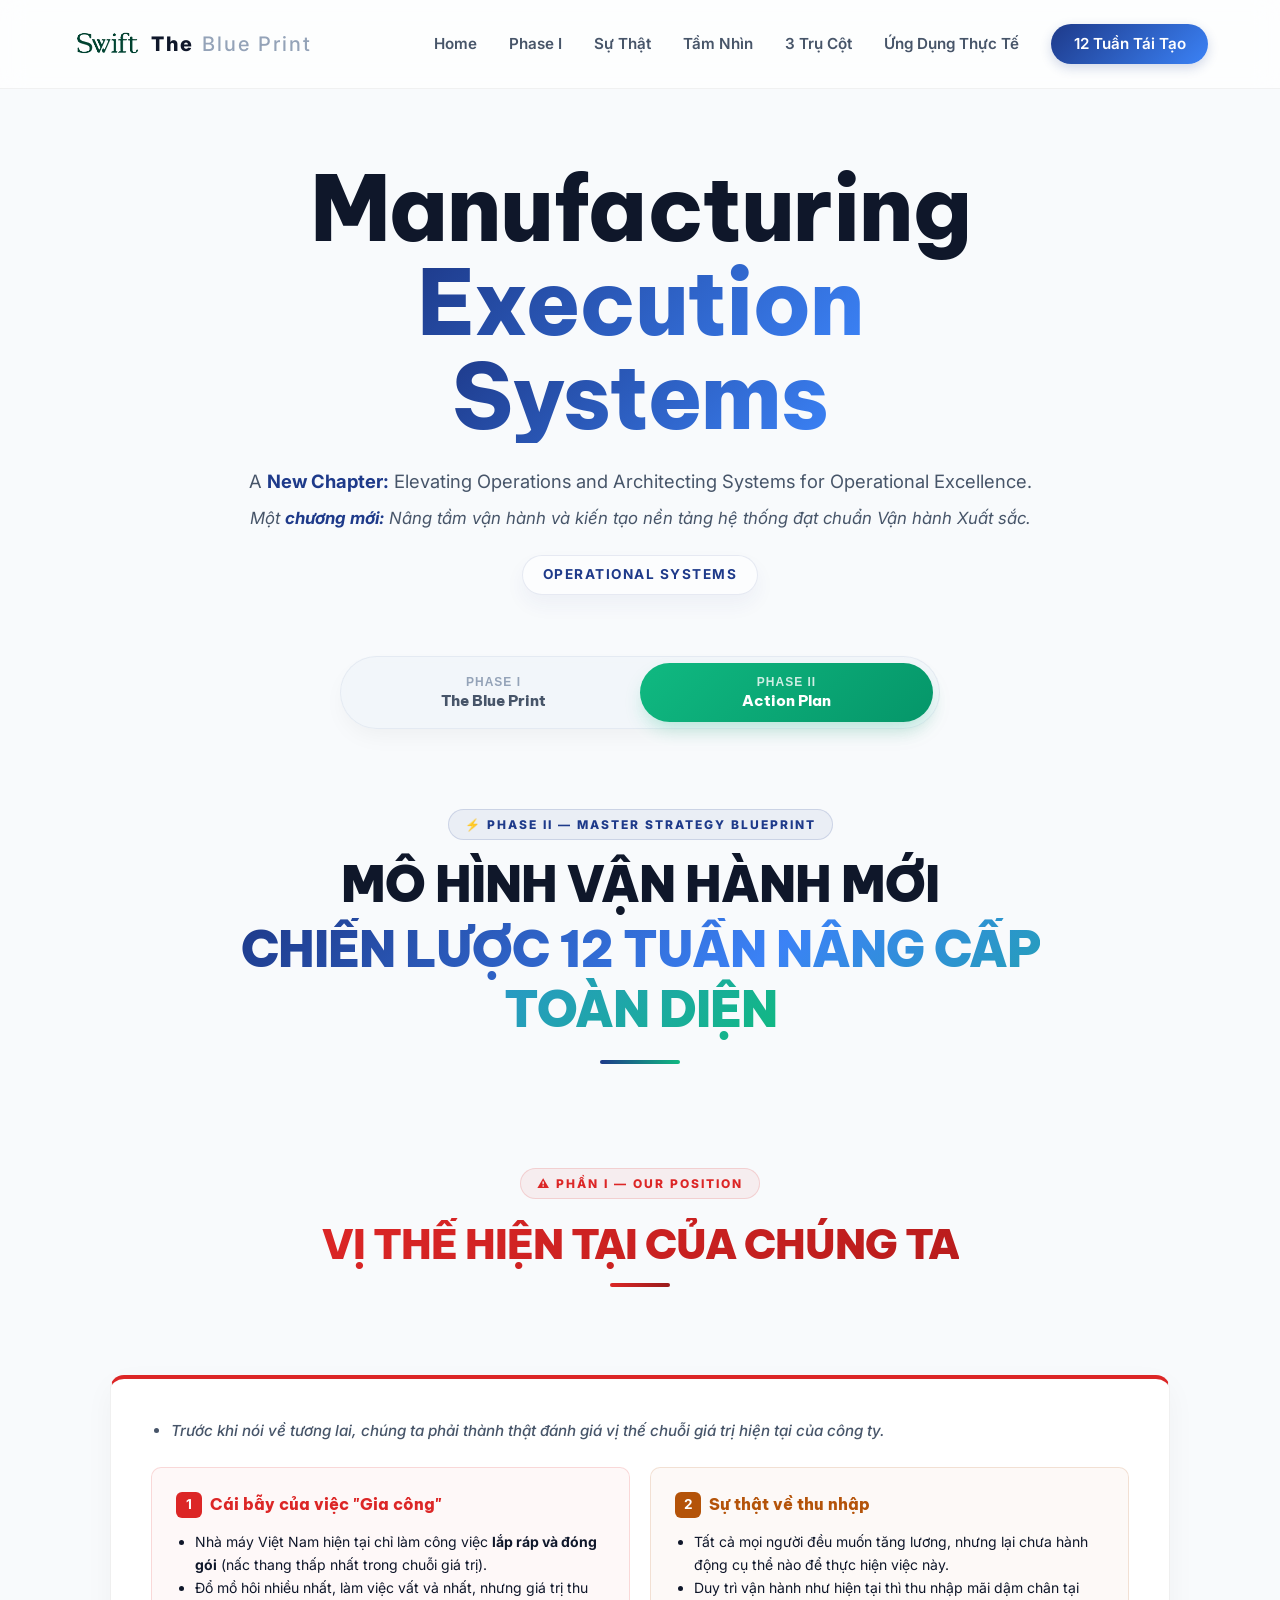
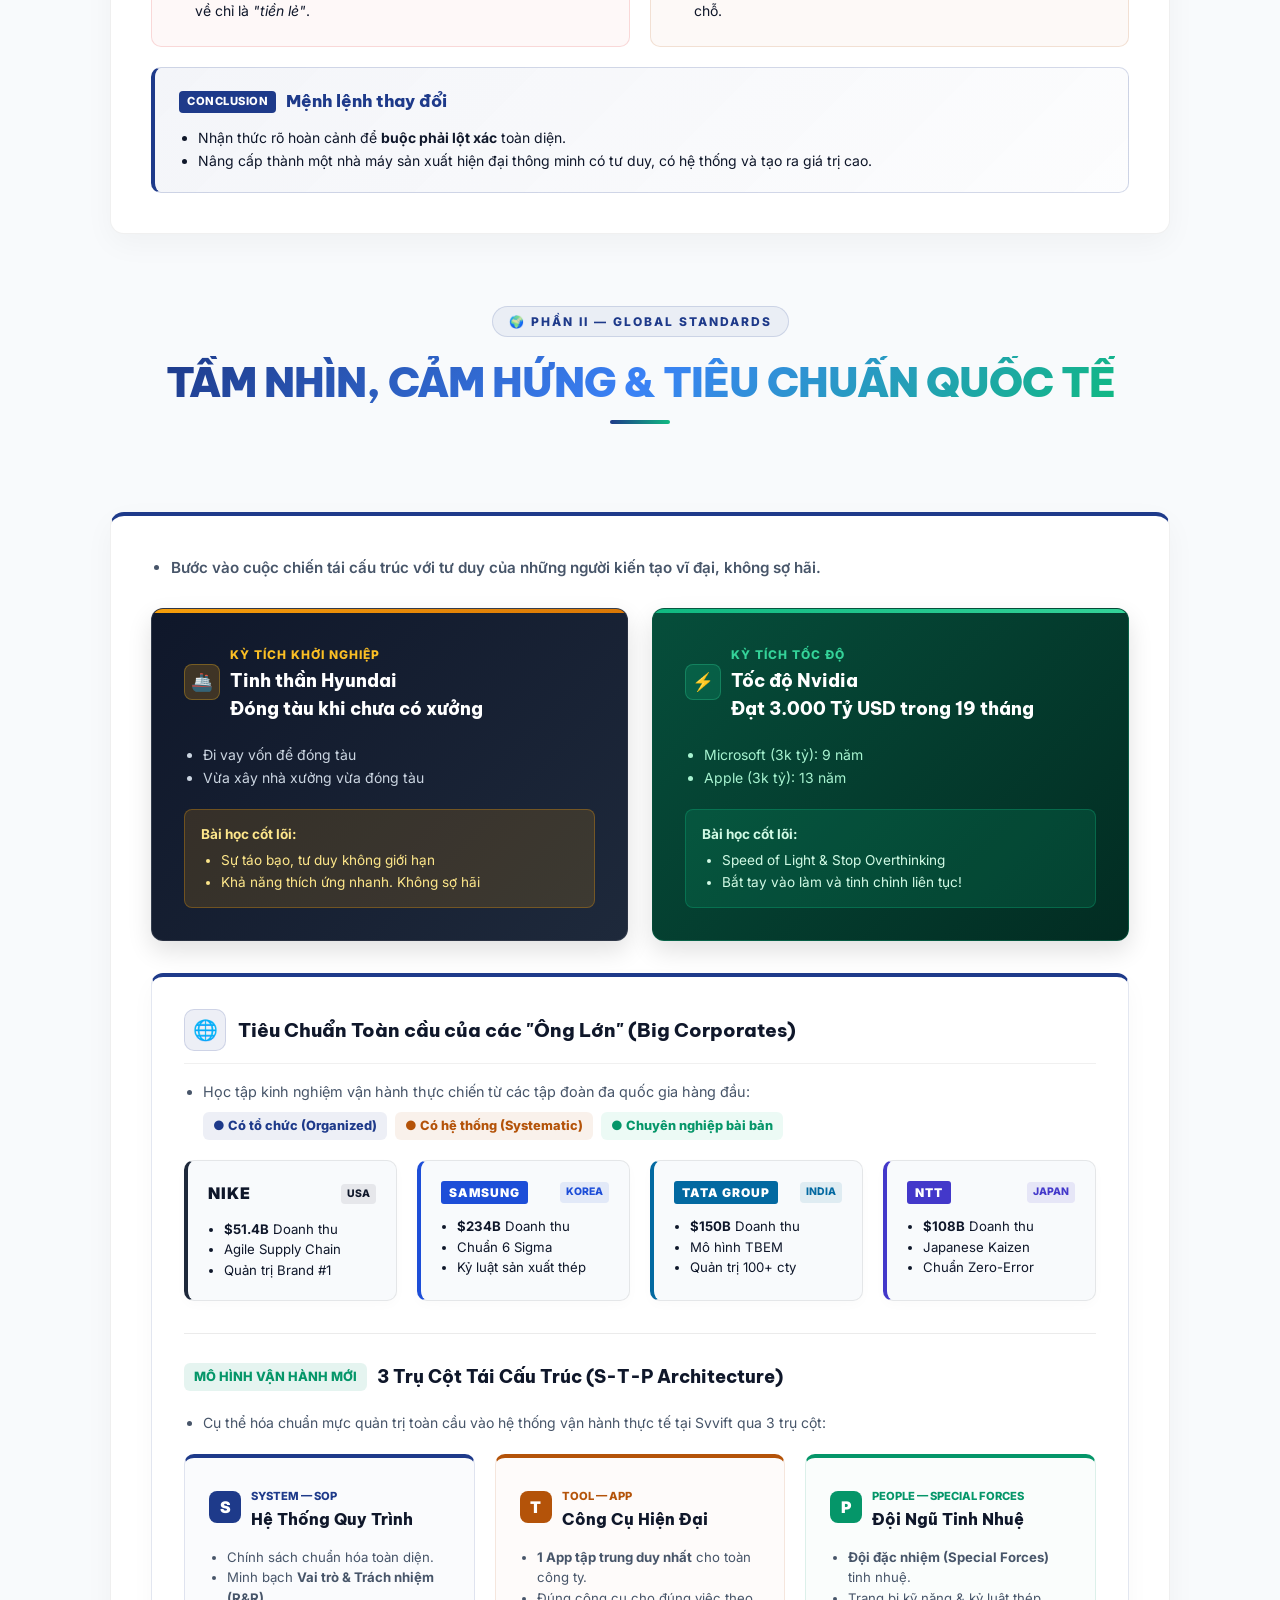
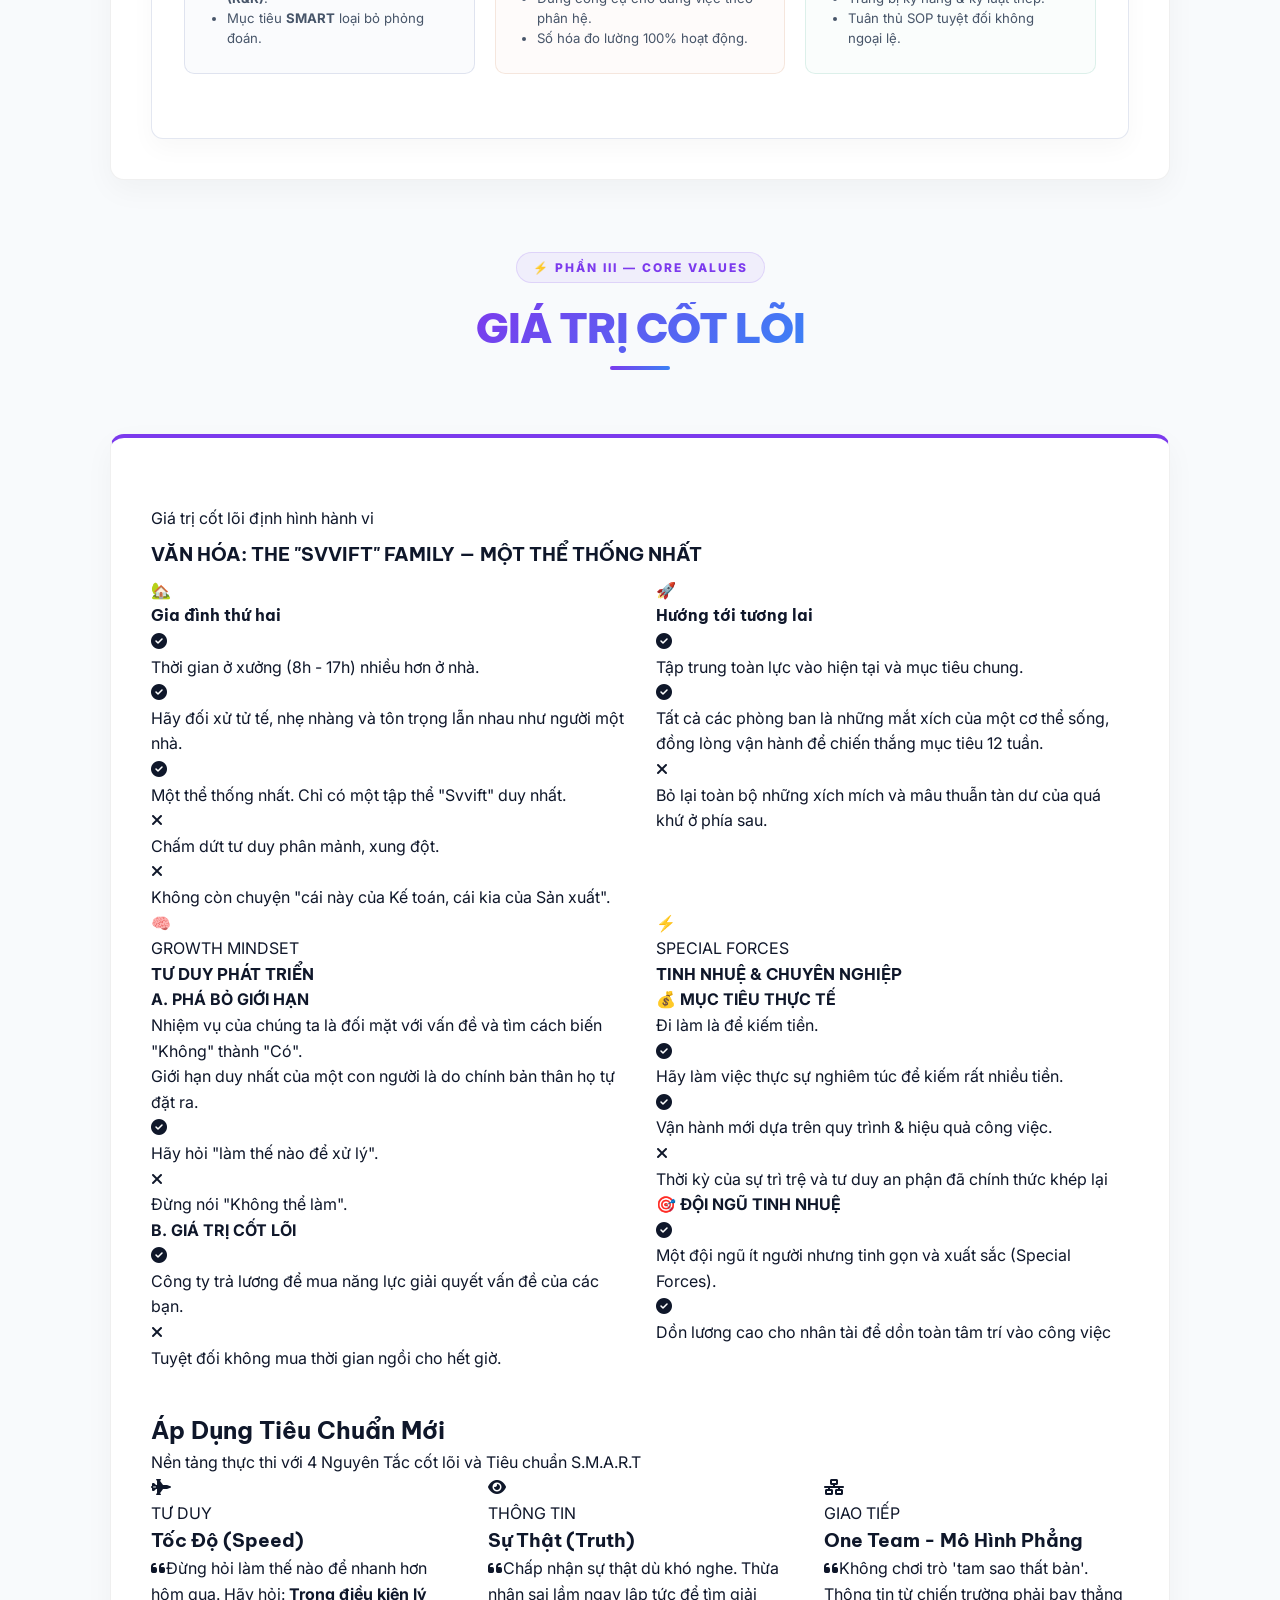
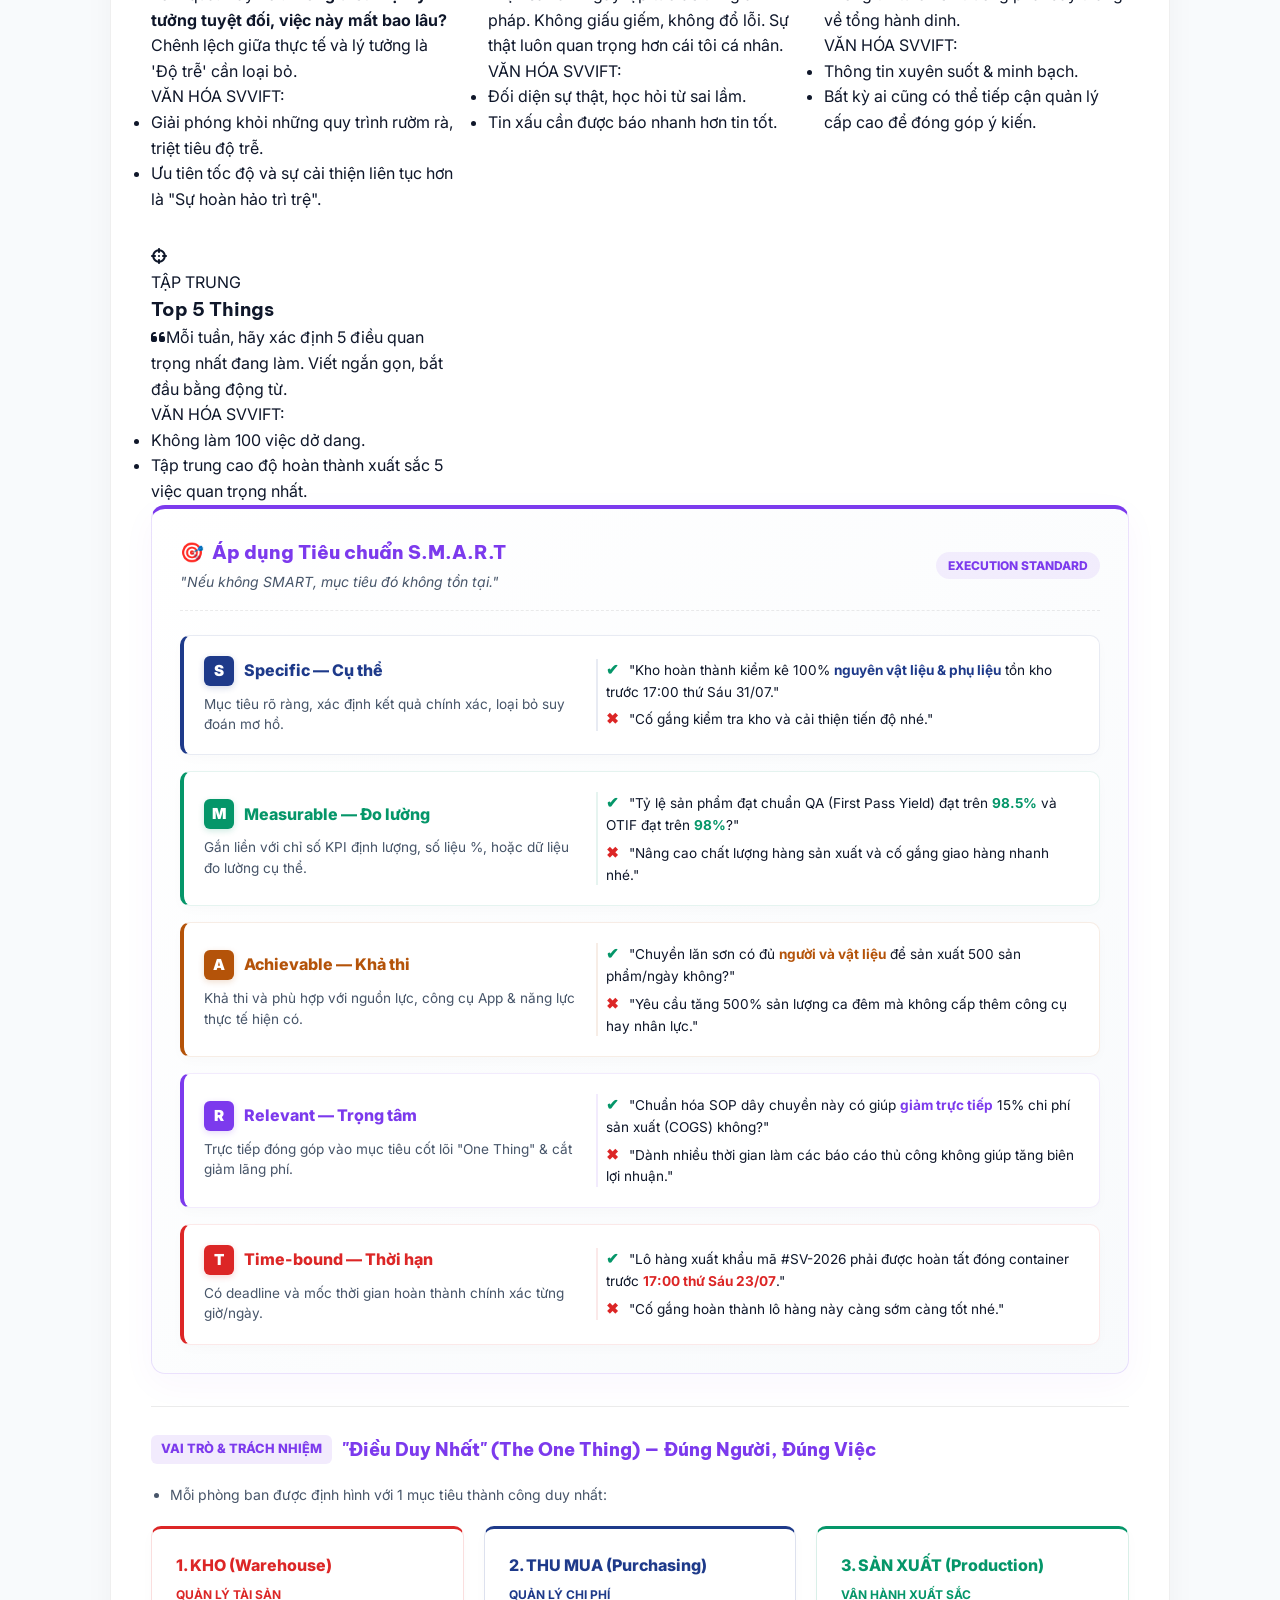
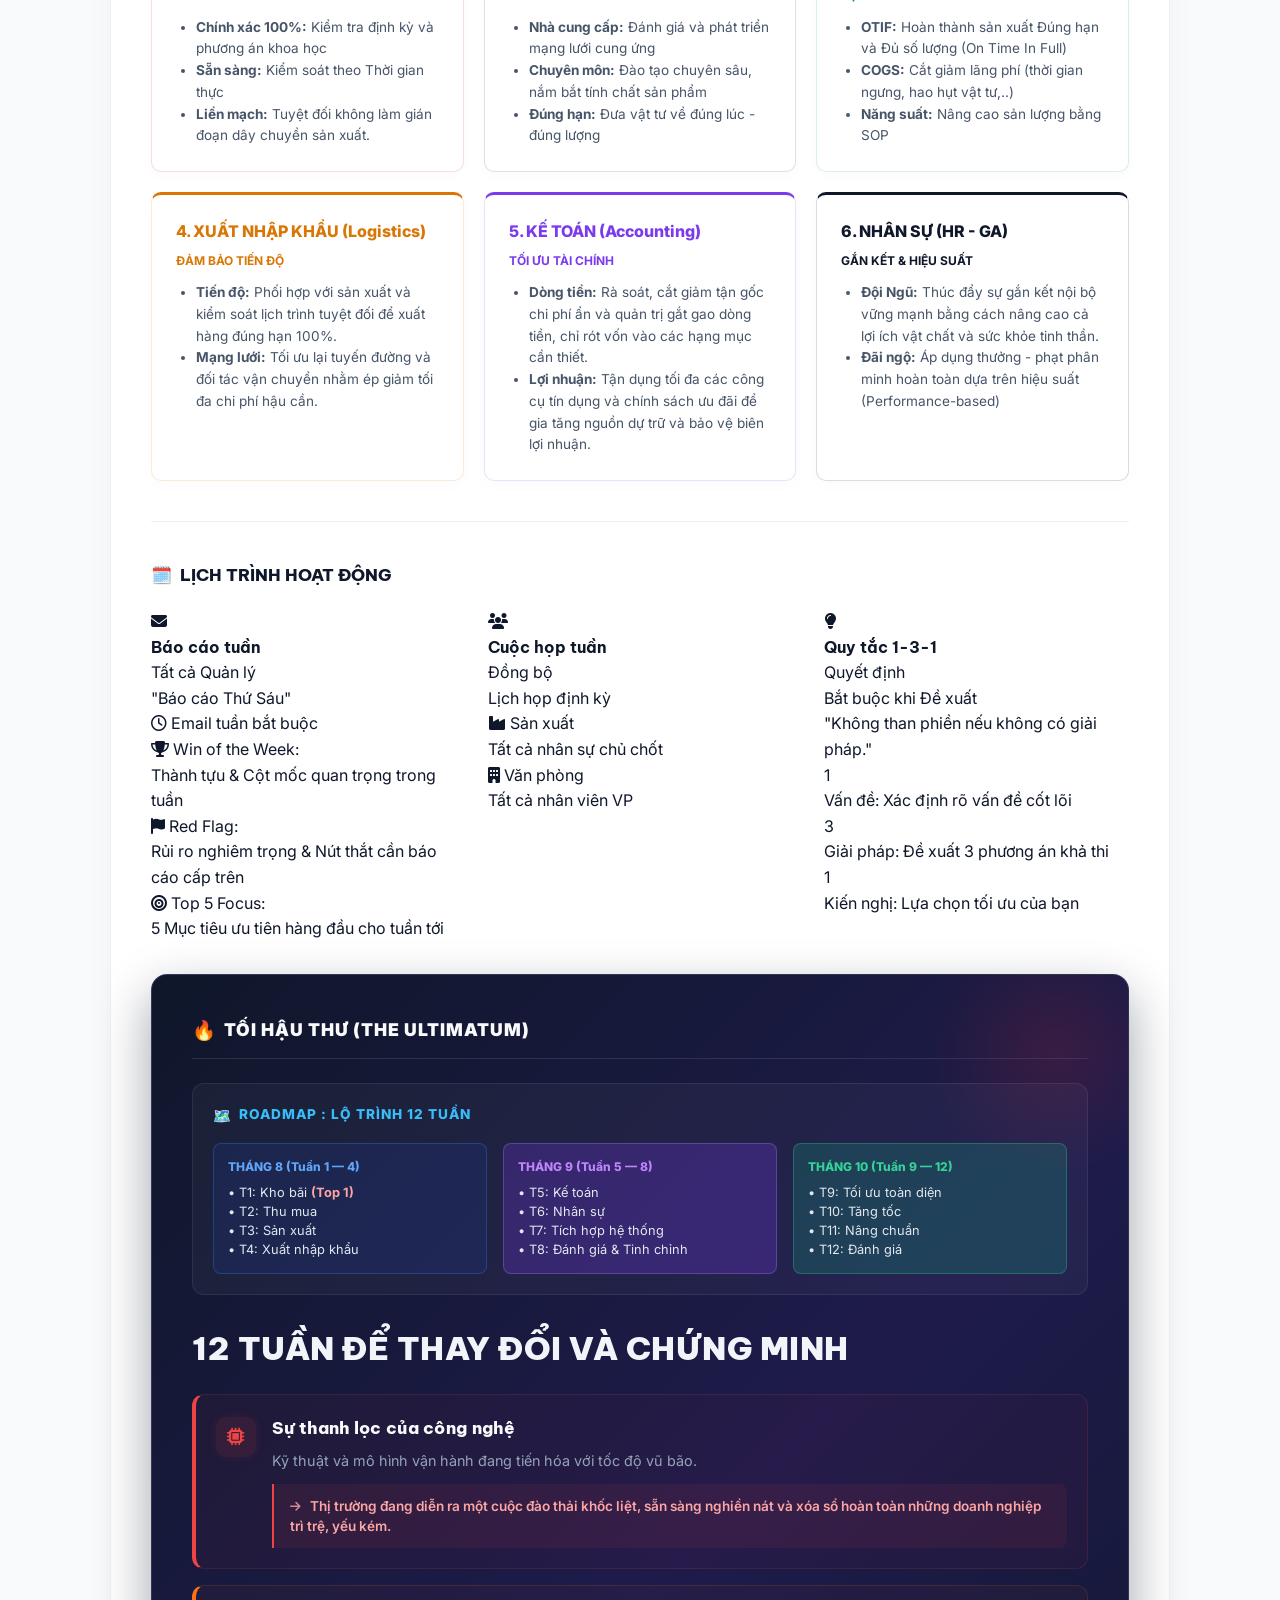
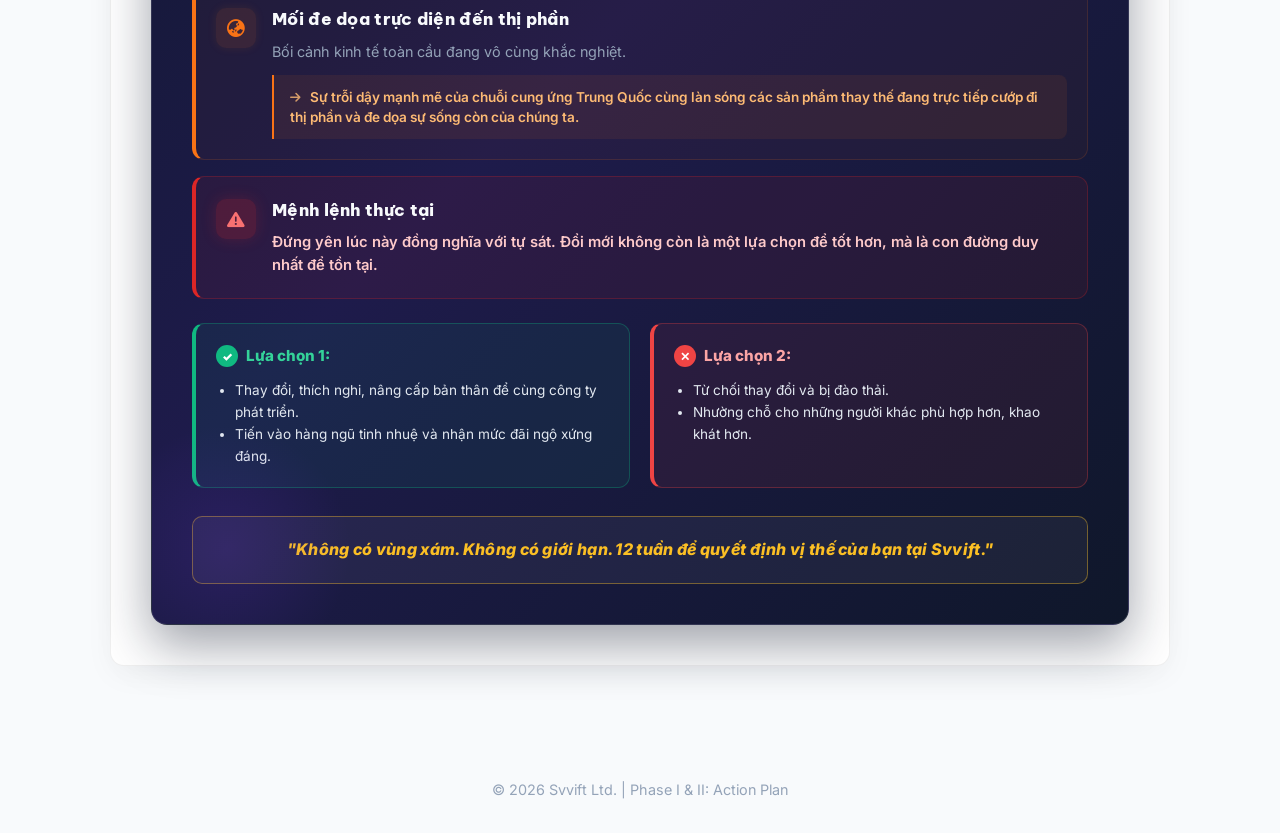
==== index.html @ d81882b7 "Refactor urgency section with premium stacked cards UI" ====
<!DOCTYPE html>
<html lang="en">
<head>
    <meta charset="UTF-8">
    <meta name="viewport" content="width=device-width, initial-scale=1.0">
    <title>Svvift Ltd. - The Blue Print (Phase I)</title>
    <meta name="description" content="New Chapter: Manufacturing Operational Systems for Svvift Ltd., Phase I: The Blue Print">
    <link rel="preconnect" href="https://fonts.googleapis.com">
    <link rel="preconnect" href="https://fonts.gstatic.com" crossorigin>
    <link href="https://fonts.googleapis.com/css2?family=Inter:wght@400;500;600;700&family=Be+Vietnam+Pro:wght@400;500;600;700;800;900&display=swap" rel="stylesheet">
    <link rel="stylesheet" href="style.css">
    <script src="https://cdn.tailwindcss.com"></script>
    <script>
      tailwind.config = {
        corePlugins: { preflight: false }
      }
    </script>
    <link rel="stylesheet" href="https://cdnjs.cloudflare.com/ajax/libs/font-awesome/6.5.1/css/all.min.css">
</head>
<body>
    <!-- Navigation -->
    <nav class="navbar">
        <div class="nav-content">
            <div class="logo">
                <img src="Svvift%202.png" alt="Svvift Logo" class="logo-img">
                The <span style="color: var(--text-muted); font-weight: 500;">Blue Print</span>
            </div>
            <div class="nav-links" id="nav-links-phase1" style="display: none;">
                <a href="#hero">Home</a>
                <a href="#purpose">Objective</a>
                <a href="#benefit">Value</a>
                <a href="#how">Approach</a>
                <a href="#process">Roadmap</a>
                <a href="#" class="nav-phase-btn nav-demo-btn" data-target-phase="2">Phase II</a>
            </div>
            <div class="nav-links" id="nav-links-phase2" style="display: flex;">
                <a href="#hero">Home</a>
                <a href="#" class="nav-phase-btn" data-target-phase="1">Phase I</a>
                <a href="#phan1-truth">Sự Thật</a>
                <a href="#phan2-vision">Tầm Nhìn</a>
                <a href="#phan3-stp">3 Trụ Cột</a>
                <a href="#phan4-onething">Ứng Dụng Thực Tế</a>
                <a href="#phan6-campaign" class="nav-demo-btn">12 Tuần Tái Tạo</a>
            </div>
        </div>
    </nav>

    <div class="ambient-background">
        <div class="blob blob-1"></div>
        <div class="blob blob-2"></div>
    </div>

    <main class="container" style="padding-top: 100px;">
        <!-- Hero Section -->
        <section id="hero" class="hero observe">
            <div class="hero-content">
                <h1 class="title" style="margin-bottom: 1.5rem;">
                    Manufacturing <br>
                    <span class="gradient-text">Execution</span> <br>
                    <span class="gradient-text">Systems</span>
                </h1>
                <p class="subtitle" style="font-size: 1.15rem; line-height: 1.6; max-width: 1000px; margin: 0 auto;">A <strong style="color: var(--accent-primary);">New Chapter:</strong> Elevating Operations and Architecting Systems for Operational Excellence.</p>
                <p class="subtitle-vn" style="font-size: 1.05rem; line-height: 1.6; color: var(--text-secondary); max-width: 1000px; margin: 0.5rem auto 0 auto; font-style: italic;">Một <strong style="color: var(--accent-primary);">chương mới:</strong> Nâng tầm vận hành và kiến tạo nền tảng hệ thống đạt chuẩn Vận hành Xuất sắc.</p>
                <div class="badge" style="margin-top: 1.5rem; margin-bottom: 0;">Operational Systems</div>
            </div>
        </section>

        <!-- Phase Switcher -->
        <div class="phase-switcher-container">
            <div class="phase-switcher phase-2-active">
                <button class="phase-btn" data-phase="1">
                    <span class="phase-number">Phase I</span>
                    <span class="phase-title">The Blue Print</span>
                </button>
                <button class="phase-btn active" data-phase="2">
                    <span class="phase-number">Phase II</span>
                    <span class="phase-title">Action Plan</span>
                </button>
                <div class="phase-slider"></div>
            </div>
        </div>

        <!-- Phase 1 content wrapper -->
        <div id="phase-1-content" class="phase-content-wrapper" style="display: none;">

        <!-- 1. Purpose -->
        <section id="purpose" class="purpose observe">
            <div class="section-header">
                <p class="section-meta">01. Mục Tiêu Chiến Lược</p>
                <h2 class="section-title">The Strategic Objective</h2>
            </div>
            
            <!-- Foundation Subtitles -->
            <div style="max-width: 1200px; margin: 0.5rem auto 2rem; text-align: left; background: rgba(255,255,255,0.7); backdrop-filter: blur(10px); padding: 2rem 2.5rem; border-radius: var(--radius-md); border-left: 5px solid var(--text-muted); box-shadow: 0 10px 30px -10px rgba(0,0,0,0.05);">
                <div class="scaleup-grid">
                    <!-- Left: English -->
                    <div>
                        <h4 style="font-size: 0.95rem; color: var(--text-muted); margin-top: 0; margin-bottom: 1.25rem; text-transform: uppercase; letter-spacing: 1.5px; font-weight: 800;">New Factory : Past 2 Year</h4>
                        <div style="display: flex; flex-direction: column; gap: 1rem;">
                            <p style="color: var(--text-primary); font-size: 1.05rem; margin: 0; line-height: 1.6;"><strong>Key Achievements:</strong> 100% completion of factory setup, workshop alignment, legal compliance, and successfully exporting the very first shipments.</p>
                            <p style="color: var(--text-primary); font-size: 1.05rem; margin: 0; line-height: 1.6;"><strong>Current Bottlenecks:</strong> Operations heavily rely on personal experience and manual processes, risking overload as production volume increases.</p>
                        </div>
                    </div>
                    <!-- Right: Vietnamese -->
                    <div>
                        <h4 style="font-size: 0.95rem; color: var(--text-muted); margin-top: 0; margin-bottom: 1.25rem; text-transform: uppercase; letter-spacing: 1.5px; font-weight: 800;">Thành lập nhà máy mới : 2 năm qua</h4>
                        <div style="display: flex; flex-direction: column; gap: 1rem;">
                            <p style="color: var(--text-primary); font-size: 1.05rem; margin: 0; line-height: 1.6;"><strong>Thành tựu chính:</strong> Hoàn thành 100% việc thiết lập nhà máy, phân xưởng, hoàn thiện pháp lý và xuất khẩu thành công những lô hàng đầu tiên.</p>
                            <p style="color: var(--text-primary); font-size: 1.05rem; margin: 0; line-height: 1.6;"><strong>Nút thắt hiện tại:</strong> Quy trình chủ yếu dựa vào kinh nghiệm cá nhân và vận hành thủ công, dễ gây quá tải khi sản lượng tăng cao.</p>
                        </div>
                    </div>
                </div>
            </div>

            <!-- Arrow -->
            <div style="display: flex; justify-content: center; margin-bottom: 2rem; color: var(--accent-primary);">
                <svg class="arrow-pulse-down" width="48" height="48" viewBox="0 0 24 24" fill="none" stroke="currentColor" stroke-width="1.5" stroke-linecap="round" stroke-linejoin="round"><circle cx="12" cy="12" r="10"></circle><polyline points="8 12 12 16 16 12"></polyline><line x1="12" y1="8" x2="12" y2="16"></line></svg>
            </div>

            <!-- New Scale-Up 2-Column Layout -->
            <div class="objective-layout">
                <div class="obj-card-v2 card-scaleup">
                    
                    <!-- Full-width Header inside card -->
                    <div class="scaleup-header">
                        <div style="display: flex; align-items: center; gap: 1.25rem;">
                            <div class="card-icon-wrapper" style="margin-bottom: 0;">🚀</div>
                            <h3 style="font-size: 1.8rem; margin: 0; font-weight: 800;" class="gradient-text">Next Chapter: Operational Excellence <span style="display: block; font-size: 1.1rem; color: var(--text-secondary); font-weight: 500; -webkit-text-fill-color: initial; margin-top: -0.2rem;">(Chương tiếp theo: Vận hành Xuất sắc)</span></h3>
                        </div>
                    </div>

                    <div class="scaleup-grid">
                        <!-- Left Column: English -->
                        <div class="scaleup-col" style="display: flex; flex-direction: column;">
                            <p style="color: var(--text-primary); font-size: 1.05rem; font-weight: 700; margin-bottom: 1.5rem; text-transform: uppercase; letter-spacing: 1px;">Key Criteria</p>
                            <ul class="obj-list" style="margin-bottom: 2.5rem;">
                                <li>
                                    <svg width="20" height="20" viewBox="0 0 24 24" fill="none" stroke="var(--accent-primary)" stroke-width="2.5" stroke-linecap="round" stroke-linejoin="round"><path d="M22 11.08V12a10 10 0 1 1-5.93-9.14"></path><polyline points="22 4 12 14.01 9 11.01"></polyline></svg>
                                    <div>
                                        <strong style="color: var(--text-primary);">Standardization & Workflow:</strong> <span style="color: var(--text-secondary);">Transforming personal experience into Standard Operating Procedures (Dynamic SOPs) to ensure seamless daily operations.</span>
                                    </div>
                                </li>
                                <li>
                                    <svg width="20" height="20" viewBox="0 0 24 24" fill="none" stroke="var(--accent-primary)" stroke-width="2.5" stroke-linecap="round" stroke-linejoin="round"><path d="M22 11.08V12a10 10 0 1 1-5.93-9.14"></path><polyline points="22 4 12 14.01 9 11.01"></polyline></svg>
                                    <div>
                                        <strong style="color: var(--text-primary);">System Integration:</strong> <span style="color: var(--text-secondary);">Deploying advanced technology (MES, Digital SOPs) and implementing real-time dashboards to automate workflows and eliminate manual, error-prone tasks.</span>
                                    </div>
                                </li>
                                <li>
                                    <svg width="20" height="20" viewBox="0 0 24 24" fill="none" stroke="var(--accent-primary)" stroke-width="2.5" stroke-linecap="round" stroke-linejoin="round"><path d="M22 11.08V12a10 10 0 1 1-5.93-9.14"></path><polyline points="22 4 12 14.01 9 11.01"></polyline></svg>
                                    <div>
                                        <strong style="color: var(--text-primary);">Performance Leadership:</strong> <span style="color: var(--text-secondary);">Developing structured training frameworks to scale workforce capability while utilizing clear metrics (KPIs/OKRs) to monitor operational efficiency.</span>
                                    </div>
                                </li>
                            </ul>
                            
                            <div style="margin-top: auto; background: linear-gradient(135deg, var(--accent-primary), #3B82F6); padding: 1.5rem; border-radius: 12px; box-shadow: 0 10px 20px -5px rgba(30, 58, 138, 0.2);">
                                <p style="color: white; font-size: 1.05rem; margin: 0; line-height: 1.5;"><strong>Core Objectives:</strong> Driving smart operations through clear workflows, eliminating micro-stops to maximize line efficiency, and elevating employee capabilities to support high-volume production.</p>
                            </div>
                        </div>

                        <!-- Right Column: Vietnamese -->
                        <div class="scaleup-col" style="display: flex; flex-direction: column;">
                            <p style="color: var(--text-primary); font-size: 1.05rem; font-weight: 700; margin-bottom: 1.5rem; text-transform: uppercase; letter-spacing: 1px;">Tiêu chí Cốt Lõi</p>
                            <ul class="obj-list" style="margin-bottom: 2.5rem;">
                                <li>
                                    <svg width="20" height="20" viewBox="0 0 24 24" fill="none" stroke="var(--accent-secondary)" stroke-width="2.5" stroke-linecap="round" stroke-linejoin="round"><path d="M22 11.08V12a10 10 0 1 1-5.93-9.14"></path><polyline points="22 4 12 14.01 9 11.01"></polyline></svg>
                                    <div>
                                        <strong style="color: var(--text-primary);">Chuẩn hóa & Luồng công việc:</strong> <span style="color: var(--text-secondary);">Chuyển đổi kinh nghiệm cá nhân thành quy trình vận hành chuẩn (Dynamic SOPs) nhằm đảm bảo vận hành trơn tru.</span>
                                    </div>
                                </li>
                                <li>
                                    <svg width="20" height="20" viewBox="0 0 24 24" fill="none" stroke="var(--accent-secondary)" stroke-width="2.5" stroke-linecap="round" stroke-linejoin="round"><path d="M22 11.08V12a10 10 0 1 1-5.93-9.14"></path><polyline points="22 4 12 14.01 9 11.01"></polyline></svg>
                                    <div>
                                        <strong style="color: var(--text-primary);">Tích hợp Hệ thống:</strong> <span style="color: var(--text-secondary);">Ứng dụng công nghệ tiên tiến (MES, Digital SOPs) và triển khai bảng điều khiển thời gian thực để tự động hóa luồng công việc, loại bỏ các công đoạn thủ công dễ sai sót</span>
                                    </div>
                                </li>
                                <li>
                                    <svg width="20" height="20" viewBox="0 0 24 24" fill="none" stroke="var(--accent-secondary)" stroke-width="2.5" stroke-linecap="round" stroke-linejoin="round"><path d="M22 11.08V12a10 10 0 1 1-5.93-9.14"></path><polyline points="22 4 12 14.01 9 11.01"></polyline></svg>
                                    <div>
                                        <strong style="color: var(--text-primary);">Lãnh đạo Hiệu suất:</strong> <span style="color: var(--text-secondary);">Xây dựng khung đào tạo bài bản để phát triển năng lực nhân sự, đồng thời áp dụng các chỉ số rõ ràng (KPIs/OKRs) để giám sát hiệu suất vận hành</span>
                                    </div>
                                </li>
                            </ul>
                            
                            <div style="margin-top: auto; background: rgba(30, 58, 138, 0.05); border: 1px dashed rgba(30, 58, 138, 0.3); padding: 1.5rem; border-radius: 12px;">
                                <p style="color: var(--text-primary); font-size: 1.05rem; margin: 0; line-height: 1.5;"><strong>Mục tiêu cốt lõi:</strong> Tối ưu vận hành thông minh qua luồng công việc rõ ràng, triệt tiêu lỗi dừng vặt để tối đa hóa hiệu suất dây chuyền, và nâng tầm năng lực nhân sự đáp ứng quy mô sản lượng lớn</p>
                            </div>
                        </div>
                    </div>
                </div>
            </div>
            <style>
                /* Upgraded Objective Layout CSS */
                .objective-layout {
                    max-width: 1200px;
                    margin: 0 auto;
                }

                .obj-card-v2 {
                    background: rgba(255, 255, 255, 0.8);
                    backdrop-filter: blur(20px);
                    -webkit-backdrop-filter: blur(20px);
                    border: 1px solid rgba(255, 255, 255, 0.6);
                    border-radius: var(--radius-lg);
                    padding: 3rem;
                    box-shadow: 0 10px 30px -10px rgba(0,0,0,0.08);
                    transition: all 0.4s cubic-bezier(0.175, 0.885, 0.32, 1.275);
                    position: relative;
                    overflow: hidden;
                    text-align: left;
                }

                .obj-card-v2:hover {
                    transform: translateY(-8px);
                }

                .obj-card-v2::before {
                    content: '';
                    position: absolute;
                    top: 0; left: 0; width: 100%; height: 5px;
                }

                /* Scale Up Card */
                .card-scaleup {
                    border: 1px solid rgba(30, 58, 138, 0.15);
                    background: rgba(255, 255, 255, 0.9);
                    box-shadow: 0 15px 35px -5px rgba(30, 58, 138, 0.12);
                }
                .card-scaleup:hover {
                    box-shadow: 0 25px 50px -5px rgba(30, 58, 138, 0.2);
                }
                .card-scaleup::before {
                    background: linear-gradient(135deg, var(--accent-primary), #3B82F6);
                }
                .card-scaleup .card-icon-wrapper {
                    background: rgba(30, 58, 138, 0.08);
                    color: var(--accent-primary);
                }

                .card-icon-wrapper {
                    display: inline-flex;
                    align-items: center;
                    justify-content: center;
                    width: 64px;
                    height: 64px;
                    border-radius: 16px;
                    font-size: 2.2rem;
                    margin-bottom: 1.5rem;
                }

                .scaleup-header {
                    margin-bottom: 1.5rem;
                    border-bottom: 1px solid rgba(0,0,0,0.05);
                    padding-bottom: 2rem;
                }

                .scaleup-grid {
                    display: grid;
                    grid-template-columns: 1fr 1fr;
                    gap: 4rem;
                }

                .obj-list {
                    list-style: none;
                    display: flex;
                    flex-direction: column;
                    gap: 1.5rem;
                    padding: 0;
                    margin: 0;
                }

                .obj-list li {
                    display: flex;
                    align-items: flex-start;
                    gap: 1rem;
                    line-height: 1.6;
                }

                .obj-list li svg {
                    flex-shrink: 0;
                    margin-top: 0.25rem;
                }

                .arrow-pulse-down {
                    animation: pulseDown 2s infinite ease-in-out;
                }

                @keyframes pulseDown {
                    0% { transform: translateY(-8px); opacity: 0.4; }
                    50% { transform: translateY(8px); opacity: 1; }
                    100% { transform: translateY(-8px); opacity: 0.4; }
                }

                @media (max-width: 968px) {
                    .scaleup-grid { grid-template-columns: 1fr; gap: 3rem; }
                    .scaleup-header { padding-bottom: 1.5rem; margin-bottom: 2rem; }
                }
            </style>
        </section>

        <!-- 2. Benefit -->
        <section id="benefit" class="benefit observe">
            <div class="section-header">
                <p class="section-meta">02. Giá Trị Mang Lại</p>
                <h2 class="section-title">CORE VALUE</h2>
            </div>
            
            <div style="max-width: 1200px; margin: 0 auto;">
                <div class="obj-card-v2 card-benefit">
                    <div class="scaleup-grid" style="align-items: start; gap: 4rem; grid-template-columns: 2fr 3fr;">
                        
                        <!-- Left Column: Book and Subtitle -->
                        <div style="display: flex; flex-direction: column; align-items: center; text-align: center;">
                            <!-- Book Image -->
                            <div style="border-radius: 8px; overflow: hidden; box-shadow: 0 20px 40px -10px rgba(0,0,0,0.25); margin-bottom: 2rem;">
                                <img src="https://cdn1.fahasa.com/media/flashmagazine/images/page_images/feel_good_productivity/2025_07_18_16_39_38_1-390x510.png" alt="Feel Good Productivity" style="width: 260px; height: auto; display: block;">
                            </div>
                            <div style="display: flex; flex-direction: column; align-items: center; justify-content: center; margin-bottom: 1rem;">
                                <h3 style="font-size: 1.6rem; margin: 0 0 0.5rem 0; font-weight: 800; color: var(--text-primary); text-transform: uppercase; line-height: 1.2;">Work Smarter,<br>Not Harder</h3>
                                <span style="font-size: 1.25rem; color: var(--text-primary); font-style: italic;">Thông Minh Hơn, Không Vất Vả Hơn</span>
                            </div>

                        </div>

                        <!-- Right Column: Philosophies -->
                        <div style="display: flex; flex-direction: column; gap: 1.5rem;">
                            
                            <!-- Productivity Loop Diagram -->
                            <div class="productivity-loop" style="position: relative; padding: 1.5rem 1rem 1.25rem 1rem; background: linear-gradient(135deg, rgba(16, 185, 129, 0.05), rgba(52, 211, 153, 0.02)); border: 1px solid rgba(16, 185, 129, 0.2); border-radius: 16px; overflow: hidden; box-shadow: inset 0 0 0 1px rgba(255,255,255,0.6);">
                                <!-- Decorative background element -->
                                <div style="position: absolute; top: -50px; left: -50px; width: 150px; height: 150px; background: radial-gradient(circle, rgba(16,185,129,0.1) 0%, transparent 70%); border-radius: 50%;"></div>
                                
                                <!-- Connecting Line -->
                                <div style="position: absolute; top: 49px; left: 15%; right: 15%; height: 2px; background: linear-gradient(90deg, transparent, rgba(16, 185, 129, 0.3), transparent); z-index: 1;"></div>

                                <div style="display: flex; justify-content: space-between; align-items: flex-start; position: relative; z-index: 2;">
                                    <!-- Step 1 -->
                                    <div style="display: flex; flex-direction: column; align-items: center; gap: 0.75rem; width: 30%;">
                                        <div style="width: 50px; height: 50px; border-radius: 50%; background: white; display: flex; align-items: center; justify-content: center; box-shadow: 0 10px 25px rgba(16, 185, 129, 0.15), inset 0 0 0 1px rgba(16, 185, 129, 0.1); color: #10b981; transition: transform 0.3s ease;">
                                            <svg width="22" height="22" viewBox="0 0 24 24" fill="none" stroke="currentColor" stroke-width="2.5" stroke-linecap="round" stroke-linejoin="round"><circle cx="12" cy="12" r="10"></circle><path d="M8 14s1.5 2 4 2 4-2 4-2"></path><line x1="9" y1="9" x2="9.01" y2="9"></line><line x1="15" y1="9" x2="15.01" y2="9"></line></svg>
                                        </div>
                                        <span style="font-weight: 800; font-size: 0.95rem; color: var(--text-primary); text-transform: uppercase; letter-spacing: 0.5px; text-align: center; line-height: 1.3;">Feeling<br>Good</span>
                                    </div>

                                    <!-- Arrow 1 -->
                                    <div style="color: #10b981; opacity: 0.5; padding-top: 13px;">
                                        <svg width="24" height="24" viewBox="0 0 24 24" fill="none" stroke="currentColor" stroke-width="3" stroke-linecap="round" stroke-linejoin="round"><polyline points="9 18 15 12 9 6"></polyline></svg>
                                    </div>

                                    <!-- Step 2 -->
                                    <div style="display: flex; flex-direction: column; align-items: center; gap: 0.75rem; width: 30%;">
                                        <div style="width: 50px; height: 50px; border-radius: 50%; background: white; display: flex; align-items: center; justify-content: center; box-shadow: 0 10px 25px rgba(16, 185, 129, 0.15), inset 0 0 0 1px rgba(16, 185, 129, 0.1); color: #10b981; transition: transform 0.3s ease;">
                                            <svg width="22" height="22" viewBox="0 0 24 24" fill="none" stroke="currentColor" stroke-width="2.5" stroke-linecap="round" stroke-linejoin="round"><polygon points="13 2 3 14 12 14 11 22 21 10 12 10 13 2"></polygon></svg>
                                        </div>
                                        <span style="font-weight: 800; font-size: 0.95rem; color: var(--text-primary); text-transform: uppercase; letter-spacing: 0.5px; text-align: center; line-height: 1.3;">Generates<br>Energy</span>
                                    </div>

                                    <!-- Arrow 2 -->
                                    <div style="color: #10b981; opacity: 0.5; padding-top: 13px;">
                                        <svg width="24" height="24" viewBox="0 0 24 24" fill="none" stroke="currentColor" stroke-width="3" stroke-linecap="round" stroke-linejoin="round"><polyline points="9 18 15 12 9 6"></polyline></svg>
                                    </div>

                                    <!-- Step 3 -->
                                    <div style="display: flex; flex-direction: column; align-items: center; gap: 0.75rem; width: 30%;">
                                        <div style="width: 54px; height: 54px; border-radius: 50%; background: linear-gradient(135deg, #10b981, #059669); display: flex; align-items: center; justify-content: center; box-shadow: 0 10px 25px rgba(16, 185, 129, 0.4), inset 0 0 0 1px rgba(255, 255, 255, 0.2); color: white; transition: transform 0.3s ease; transform: translateY(-2px);">
                                            <svg width="24" height="24" viewBox="0 0 24 24" fill="none" stroke="currentColor" stroke-width="2.5" stroke-linecap="round" stroke-linejoin="round"><polyline points="22 7 13.5 15.5 8.5 10.5 2 17"></polyline><polyline points="16 7 22 7 22 13"></polyline></svg>
                                        </div>
                                        <span style="font-weight: 800; font-size: 0.95rem; color: #10b981; text-transform: uppercase; letter-spacing: 0.5px; text-align: center; line-height: 1.3;">Boosts<br>Productivity</span>
                                    </div>
                                </div>
                            </div>
                            
                            <!-- Core Commitments Grid -->
                            <div style="display: flex; flex-direction: column; gap: 1rem;">
                                <!-- Item 1 -->
                                <div style="display: flex; align-items: flex-start; gap: 1rem; padding: 1.25rem; background: #fff; border: 1px solid rgba(0,0,0,0.05); border-radius: 12px; box-shadow: 0 4px 15px rgba(0,0,0,0.02);">
                                    <div style="width: 40px; height: 40px; border-radius: 50%; background: rgba(16, 185, 129, 0.1); color: #10b981; display: flex; align-items: center; justify-content: center; font-weight: 800; flex-shrink: 0; font-size: 1.2rem;">1</div>
                                    <div>
                                        <p style="margin: 0 0 0.5rem 0; font-size: 1.05rem; line-height: 1.5;"><strong style="color: var(--text-primary);">Lean Execution:</strong> <span style="color: var(--text-secondary);">Eradicating redundant steps to keep daily execution fast and lean.</span></p>
                                        <p style="margin: 0; font-size: 1.05rem; color: var(--text-secondary); line-height: 1.5; font-style: italic;"><strong style="color: var(--text-primary);">Tối ưu hoạt động:</strong> Loại bỏ các bước trung gian thừa thãi để giữ việc thực thi luôn nhanh chóng, tinh gọn.</p>
                                    </div>
                                </div>
                                
                                <!-- Item 2 -->
                                <div style="display: flex; align-items: flex-start; gap: 1rem; padding: 1.25rem; background: #fff; border: 1px solid rgba(0,0,0,0.05); border-radius: 12px; box-shadow: 0 4px 15px rgba(0,0,0,0.02);">
                                    <div style="width: 40px; height: 40px; border-radius: 50%; background: rgba(16, 185, 129, 0.1); color: #10b981; display: flex; align-items: center; justify-content: center; font-weight: 800; flex-shrink: 0; font-size: 1.2rem;">2</div>
                                    <div>
                                        <p style="margin: 0 0 0.5rem 0; font-size: 1.05rem; line-height: 1.5;"><strong style="color: var(--text-primary);">Synchronized Alignment:</strong> <span style="color: var(--text-secondary);">Ensuring a smooth, clean workflow with shared alignment and clear mutual understanding to optimize physical resources and human energy.</span></p>
                                        <p style="margin: 0; font-size: 1.05rem; color: var(--text-secondary); line-height: 1.5; font-style: italic;"><strong style="color: var(--text-primary);">Phối hợp Liền Mạch:</strong> Công việc mượt mà, trơn tru, cùng sự thấu hiểu và đồng lòng hướng tới mục tiêu chung để tối ưu hóa nguồn lực lẫn năng lượng con người.</p>
                                    </div>
                                </div>
                            </div>

                        </div>
                    </div>

                    <!-- Bottom Section: Enjoy the Journey (Full Width) -->
                    <div style="margin-top: 1.5rem; background: linear-gradient(135deg, #10b981, #059669); padding: 1.5rem 2rem; border-radius: 12px; box-shadow: 0 10px 20px -5px rgba(16, 185, 129, 0.3);">
                        <div class="scaleup-grid" style="gap: 2rem; align-items: start;">
                            <!-- English (Left) -->
                            <div>
                                <h4 style="margin: 0 0 0.5rem 0; color: white; font-size: 1.15rem; font-weight: 800; text-transform: uppercase; letter-spacing: 1px;">FEEL GOOD PRODUCTIVITY</h4>
                                <p style="margin: 0; font-size: 1.05rem; color: white; line-height: 1.5;">Building an operational system designed for the people and workflow energy to cultivate a positive, high-energy workplace—one that actively ignites creativity and prevents burnout to sustain peak performance over the long horizon.</p>
                            </div>
                            <!-- Vietnamese (Right) -->
                            <div>
                                <h4 style="margin: 0 0 0.5rem 0; color: white; font-size: 1.15rem; font-weight: 800; text-transform: uppercase; letter-spacing: 1px; font-style: italic;">Vui với Việc Mình Làm</h4>
                                <p style="margin: 0; font-size: 1.05rem; color: white; line-height: 1.5; font-style: italic;">Xây dựng một hệ thống vận hành vì con người và khai phóng năng lượng công việc để kiến tạo một môi trường làm việc tích cực, giàu năng lượng — nơi chủ động kích hoạt sự sáng tạo, ngăn ngừa kiệt sức nhằm duy trì hiệu suất đỉnh cao dài hạn.</p>
                            </div>
                        </div>
                    </div>

                    </div>
                </div>
            
            <style>
                .card-benefit {
                    border: 1px solid rgba(16, 185, 129, 0.15);
                    background: rgba(255, 255, 255, 0.9);
                    margin-top: 2rem;
                }
                .card-benefit:hover {
                    box-shadow: 0 25px 50px -5px rgba(16, 185, 129, 0.15);
                }
                .card-benefit::before {
                    background: linear-gradient(135deg, #10b981, #059669);
                }
                @media (max-width: 768px) {
                    .card-benefit > div:first-child {
                        flex-direction: column;
                        align-items: flex-start;
                    }
                }
            </style>
        </section>

        <!-- 3. How -->
        <section id="how" class="how observe">
            <div class="section-header">
                <p class="section-meta">03. Phương Pháp Tiếp Cận</p>
                <h2 class="section-title">The Approach</h2>
            </div>
            
            <div style="max-width: 1200px; margin: 0 auto;">
                <div class="obj-card-v2" style="position: relative; padding: 4rem 3rem; border-radius: 20px; box-shadow: 0 15px 40px rgba(0,0,0,0.15); overflow: hidden; background: url('https://blogger.googleusercontent.com/img/b/R29vZ2xl/AVvXsEjDR8n-zeZGUnNAT-c2E5hykUPX9H9d5pG04JEISuusdikSS3yLhUqSuivpBNUHurE3IL3Ap5ISeLyHA0TcFEBJE4N0ZuXeThEDoSyJS3MXy5XvOjGUJa6B7MLIcL5P37uJtjacnVwG7m_IsSSH65WB1tJj3sQJxcBarIg0v-t8ILfDc7GFSkHw-tgpbUc/s1680/image1.jpeg') center/cover no-repeat;">
                    
                    <!-- Dark Overlay for readability -->
                    <div style="position: absolute; inset: 0; background: linear-gradient(135deg, rgba(15, 23, 42, 0.6) 0%, rgba(15, 23, 42, 0.2) 100%); z-index: 1;"></div>

                    <!-- Content Container (Overlaying Background) -->
                    <div style="position: relative; z-index: 2; display: grid; grid-template-columns: repeat(auto-fit, minmax(350px, 1fr)); gap: 3rem; width: 100%;">
                        
                        <!-- Item 1 -->
                        <div style="display: flex; flex-direction: column; align-items: center; text-align: center; padding: 3.5rem 2.5rem; background: rgba(255, 255, 255, 0.05); backdrop-filter: blur(24px); -webkit-backdrop-filter: blur(24px); border: 1px solid rgba(255,255,255,0.15); border-top: 1px solid rgba(255,255,255,0.3); border-left: 1px solid rgba(255,255,255,0.3); border-radius: 24px; box-shadow: 0 10px 40px 0 rgba(0, 0, 0, 0.3); color: white; transition: transform 0.4s cubic-bezier(0.175, 0.885, 0.32, 1.275);">
                            <div style="width: 70px; height: 70px; border-radius: 50%; background: linear-gradient(135deg, var(--accent-primary), #3b82f6); color: white; display: flex; align-items: center; justify-content: center; font-weight: 800; font-size: 1.75rem; box-shadow: 0 10px 25px rgba(37, 99, 235, 0.5); margin-bottom: 2rem; border: 2px solid rgba(255,255,255,0.2);">1</div>
                            <div>
                                <h3 style="margin: 0 0 1rem 0; font-size: 1.35rem; color: white; font-weight: 800; line-height: 1.4; letter-spacing: 0.5px; text-shadow: 0 2px 5px rgba(0,0,0,0.4);">Technology to Serve People</h3>
                                <p style="margin: 0 0 1.5rem 0; font-size: 1.05rem; color: rgba(255,255,255,0.9); line-height: 1.7; text-shadow: 0 1px 3px rgba(0,0,0,0.5);"><strong style="color: white; font-weight: 700;">Steve Jobs:</strong> we start with the user experience, translating it into intuitive digital tools that help our workforce do their jobs better. Technology acts as a powerful enabler to amplify human potential, never as a mechanism for control.</p>
                                
                                <div style="height: 1px; width: 80px; background: linear-gradient(90deg, transparent, rgba(255,255,255,0.5), transparent); margin: 0 auto 1.5rem auto;"></div>
                                
                                <h3 style="margin: 0 0 1rem 0; font-size: 1.2rem; color: white; font-weight: 700; font-style: italic; line-height: 1.4; text-shadow: 0 2px 5px rgba(0,0,0,0.4);">Công nghệ Phục vụ Con người</h3>
                                <p style="margin: 0; font-size: 1.05rem; color: rgba(255,255,255,0.9); line-height: 1.7; font-style: italic; text-shadow: 0 1px 3px rgba(0,0,0,0.5);">Chúng ta bắt đầu từ trải nghiệm người dùng, chuyển hóa điều đó thành các công cụ số trực quan giúp đội ngũ làm việc hiệu quả hơn. Công nghệ đóng vai trò là trợ lực mạnh mẽ để khuếch đại tiềm năng, tuyệt đối không phải là công cụ để kiểm soát.</p>
                            </div>
                        </div>

                        <!-- Item 2 -->
                        <div style="display: flex; flex-direction: column; align-items: center; text-align: center; padding: 3.5rem 2.5rem; background: rgba(255, 255, 255, 0.05); backdrop-filter: blur(24px); -webkit-backdrop-filter: blur(24px); border: 1px solid rgba(255,255,255,0.15); border-top: 1px solid rgba(255,255,255,0.3); border-left: 1px solid rgba(255,255,255,0.3); border-radius: 24px; box-shadow: 0 10px 40px 0 rgba(0, 0, 0, 0.3); color: white; transition: transform 0.4s cubic-bezier(0.175, 0.885, 0.32, 1.275);">
                            <div style="width: 70px; height: 70px; border-radius: 50%; background: linear-gradient(135deg, var(--accent-primary), #3b82f6); color: white; display: flex; align-items: center; justify-content: center; font-weight: 800; font-size: 1.75rem; box-shadow: 0 10px 25px rgba(37, 99, 235, 0.5); margin-bottom: 2rem; border: 2px solid rgba(255,255,255,0.2);">2</div>
                            <div>
                                <h3 style="margin: 0 0 1rem 0; font-size: 1.35rem; color: white; font-weight: 800; line-height: 1.4; letter-spacing: 0.5px; text-shadow: 0 2px 5px rgba(0,0,0,0.4);">Kaizen Principles</h3>
                                <p style="margin: 0 0 1.5rem 0; font-size: 1.05rem; color: rgba(255,255,255,0.9); line-height: 1.7; text-shadow: 0 1px 3px rgba(0,0,0,0.5);"><strong style="color: white; font-weight: 700;">The Toyota Way:</strong> Driving continuous, gradual improvements. We prioritize Process over Outcome to standardize workflows and relentlessly eliminate waste. This is an open culture where Everyone Participates, ensuring every idea counts.</p>
                                
                                <div style="height: 1px; width: 80px; background: linear-gradient(90deg, transparent, rgba(255,255,255,0.5), transparent); margin: 0 auto 1.5rem auto;"></div>
                                
                                <h3 style="margin: 0 0 1rem 0; font-size: 1.2rem; color: white; font-weight: 700; font-style: italic; line-height: 1.4; text-shadow: 0 2px 5px rgba(0,0,0,0.4);">Nguyên tắc Kaizen</h3>
                                <p style="margin: 0; font-size: 1.05rem; color: rgba(255,255,255,0.9); line-height: 1.7; font-style: italic; text-shadow: 0 1px 3px rgba(0,0,0,0.5);">Thúc đẩy cải tiến dù nhỏ, nhưng liên tục. Đề cao "Quy trình hơn Kết quả" để chuẩn hóa vận hành và triệt tiêu lãng phí. Xây dựng văn hóa mở nơi "Mọi người cùng Tham gia", đảm bảo mọi ý tưởng đều có giá trị.</p>
                            </div>
                        </div>

                    </div>
                </div>
            </div>
        </section>

        <!-- 4. Process (Detailed Tab Layout like Svvift Meeting) -->
        <section id="process" class="process observe">
            <div class="section-header">
                <p class="section-meta">04. Lộ trình Thực Thi</p>
                <h2 class="section-title">The Roadmap</h2>
            </div>
            
            <div class="process-container">
                <!-- Tabs Nav -->
                <div class="tabs-nav">
                    <div class="tab-node active" data-tab="tab-1">
                        <div class="node-circle">1</div>
                        <span class="node-label">Deep Diagnostic<br><span style="font-size: 0.8rem; font-weight: 700; color: var(--accent-primary);">Week 1-2</span></span>
                    </div>
                    <div class="tab-line"></div>
                    <div class="tab-node" data-tab="tab-2">
                        <div class="node-circle">2</div>
                        <span class="node-label">Bottleneck Isolation<br><span style="font-size: 0.8rem; font-weight: 700; color: var(--text-muted);">Week 3-4</span></span>
                    </div>
                    <div class="tab-line"></div>
                    <div class="tab-node" data-tab="tab-3">
                        <div class="node-circle">3</div>
                        <span class="node-label">System Architecture<br><span style="font-size: 0.8rem; font-weight: 700; color: var(--text-muted);">Week 5-6</span></span>
                    </div>
                    <div class="tab-line"></div>
                    <div class="tab-node" data-tab="tab-4">
                        <div class="node-circle">4</div>
                        <span class="node-label">The Master Plan<br><span style="font-size: 0.8rem; font-weight: 700; color: var(--text-muted);">Week 7-8</span></span>
                    </div>
                </div>

                <!-- Tabs Content -->
                <div class="tab-panels">
                    <!-- Tab 1 -->
                    <div class="tab-panel active" id="tab-1">
                        <div class="panel-content">
                            <!-- Header Block -->
                            <div style="display: grid; grid-template-columns: repeat(auto-fit, minmax(350px, 1fr)); gap: 1.5rem; margin-bottom: 1rem;">
                                <!-- English Header -->
                                <div>
                                    <h3 class="gradient-text" style="margin-bottom: 0; font-size: 1.75rem; font-weight: 800; letter-spacing: -0.5px;">THE DEEP DIAGNOSTIC</h3>
                                </div>
                                <!-- Vietnamese Header -->
                                <div>
                                    <h3 class="gradient-text" style="margin-bottom: 0; font-size: 1.75rem; font-weight: 800; letter-spacing: -0.5px;">CHUẨN ĐOÁN CHUYÊN SÂU</h3>
                                </div>
                            </div>

                            <!-- Week 1 Block -->
                            <div class="glass-panel-light" style="margin-bottom: 1.5rem;">
                                <div style="display: grid; grid-template-columns: repeat(auto-fit, minmax(350px, 1fr)); gap: 1.5rem;">
                                    <!-- English -->
                                    <div>
                                        <h4 style="font-size: 1.15rem; color: var(--text-primary); margin: 0 0 1.5rem 0; font-weight: 700; display: flex; align-items: center; gap: 0.5rem;"><span style="display: inline-block; width: 8px; height: 8px; background: var(--accent-primary); border-radius: 50%;"></span>Week 1: Ground Truth & Broad Insights</h4>
                                        <ul class="bullet-list frameless" style="margin-bottom: 0;">
                                            <li style="margin-bottom: 1rem;">
                                                <strong style="color: var(--text-primary);">On-Site Observation:</strong> Conduct direct physical audits across both production floors and office environments to accurately assess actual daily operations.
                                            </li>
                                            <li style="margin-bottom: 0;">
                                                <strong style="color: var(--text-primary);">Survey Forms:</strong> Distribute structured diagnostic forms to department leaders to comprehensively assess the current operational state, capturing both macro / micro-level challenges.
                                            </li>
                                        </ul>
                                    </div>
                                    <!-- Vietnamese -->
                                    <div>
                                        <h4 style="font-size: 1.15rem; color: var(--text-primary); margin: 0 0 1.5rem 0; font-weight: 700; display: flex; align-items: center; gap: 0.5rem;"><span style="display: inline-block; width: 8px; height: 8px; background: var(--accent-primary); border-radius: 50%;"></span>Tuần 1: Khảo sát tổng quan nhà máy</h4>
                                        <ul class="bullet-list frameless" style="margin-bottom: 0;">
                                            <li style="margin-bottom: 1rem; color: var(--text-secondary);">
                                                <strong style="color: var(--text-primary);">Khảo sát Thực tế:</strong> Trực tiếp quan sát cả khối sản xuất lẫn khối văn phòng để đánh giá chuẩn xác các hoạt động vận hành thường nhật.
                                            </li>
                                            <li style="margin-bottom: 0; color: var(--text-secondary);">
                                                <strong style="color: var(--text-primary);">Biểu mẫu Khảo sát:</strong> Triển khai form chẩn đoán đến các quản lý nhằm đánh giá toàn diện tình hình vận hành hiện tại và nắm bắt các rào cản ở cả cấp độ vĩ mô lẫn vi mô.
                                            </li>
                                        </ul>
                                    </div>
                                </div>
                            </div>

                            <!-- Week 2 Block -->
                            <div class="glass-panel-light" style="margin-bottom: 1.5rem;">
                                <div style="display: grid; grid-template-columns: repeat(auto-fit, minmax(350px, 1fr)); gap: 1.5rem;">
                                    <!-- English -->
                                    <div>
                                        <h4 style="font-size: 1.15rem; color: var(--text-primary); margin: 0 0 1.5rem 0; font-weight: 700; display: flex; align-items: center; gap: 0.5rem;"><span style="display: inline-block; width: 8px; height: 8px; background: var(--accent-primary); border-radius: 50%;"></span>Week 2: Deep Dive Analysis</h4>
                                        <ul class="bullet-list frameless" style="margin-bottom: 0;">
                                            <li style="margin-bottom: 1rem;">
                                                <strong style="color: var(--text-primary);">1v1 Interviews:</strong> Gain a profound understanding of the specific roles, daily workflows, and hidden operational frictions of key personnel.
                                            </li>
                                            <li style="margin-bottom: 0;">
                                                <strong style="color: var(--text-primary);">Mismatch Diagnostic:</strong> Apply specialized questioning to dissect the gaps between documented processes and actual execution, as well as cross-functional misalignments, to pinpoint the absolute root cause.
                                            </li>
                                        </ul>
                                    </div>
                                    <!-- Vietnamese -->
                                    <div>
                                        <h4 style="font-size: 1.15rem; color: var(--text-primary); margin: 0 0 1.5rem 0; font-weight: 700; display: flex; align-items: center; gap: 0.5rem;"><span style="display: inline-block; width: 8px; height: 8px; background: var(--accent-primary); border-radius: 50%;"></span>Tuần 2: Phân tích chuyên sâu</h4>
                                        <ul class="bullet-list frameless" style="margin-bottom: 0;">
                                            <li style="margin-bottom: 1rem; color: var(--text-secondary);">
                                                <strong style="color: var(--text-primary);">Phỏng vấn 1-1:</strong> Trao đổi trực tiếp để thấu hiểu sâu sắc đặc thù công việc, luồng vận hành thực tế và những rào cản ẩn của từng nhân sự cốt lõi.
                                            </li>
                                            <li style="margin-bottom: 0; color: var(--text-secondary);">
                                                <strong style="color: var(--text-primary);">Truy vấn khác biệt:</strong> Đặt các câu hỏi chuyên môn nhằm tìm điểm không khớp giữa lý thuyết và triển khai thực tế, cũng như sự thiếu đồng bộ giữa các phòng ban, từ đó truy vết chính xác nguyên nhân gốc rễ.
                                            </li>
                                        </ul>
                                    </div>
                                </div>
                            </div>

                            <!-- Conclusion Block -->
                            <div class="glass-panel-light" style="background: linear-gradient(135deg, rgba(37, 99, 235, 0.05), rgba(30, 58, 138, 0.05)); border: 1px solid rgba(37, 99, 235, 0.2);">
                                <div style="display: grid; grid-template-columns: repeat(auto-fit, minmax(350px, 1fr)); gap: 1.5rem;">
                                    <!-- English -->
                                    <div>
                                        <h4 style="font-size: 1.15rem; color: var(--accent-primary); margin: 0 0 0.75rem 0; font-weight: 800;">The Outcome: Reality Data</h4>
                                        <p style="color: var(--text-primary); margin: 0; line-height: 1.6;">This intensive 2-week diagnostic captures all critical intelligence to strip away assumptions and establish a crystal-clear understanding of the factory's actual operational reality.</p>
                                    </div>
                                    <!-- Vietnamese -->
                                    <div>
                                        <h4 style="font-size: 1.15rem; color: var(--accent-primary); margin: 0 0 0.75rem 0; font-weight: 800;">Kết Quả: Dữ Liệu Thực Tế</h4>
                                        <p style="color: var(--text-primary); margin: 0; line-height: 1.6;">Hai tuần chẩn đoán cường độ cao này thu thập toàn bộ dữ liệu trọng yếu nhằm gạt bỏ mọi sự suy đoán, từ đó thiết lập một góc nhìn rõ nét và chân thực nhất về hiện trạng vận hành thực tế của nhà máy.</p>
                                    </div>
                                </div>
                            </div>
                        </div>
                    </div>


                </div>
            </div>
        </section>
        </div> <!-- End of phase-1-content -->

        <!-- Phase 2 content wrapper -->
        <div id="phase-2-content" class="phase-content-wrapper active" style="display: block;">
            <section class="section phase2-section" id="phase2-section" style="background-color: var(--bg-base); padding-top: 2rem; padding-bottom: 5rem;">
                <div class="section-container">
                    <div class="phase2-grid" style="max-width: 1060px; margin-inline: auto; display: flex; flex-direction: column; gap: 3.5rem;">
                        
                        <!-- Section Header (Ultra-Premium Modern UI/UX Title) -->
                        <div class="section-header" style="text-align: center; margin-bottom: 2rem; position: relative;">
                            <div style="display: inline-flex; align-items: center; gap: 8px; background: rgba(30,58,138,0.06); border: 1px solid rgba(30,58,138,0.15); padding: 5px 16px; border-radius: 20px; margin-bottom: 0.85rem;">
                                <span style="font-size: 0.75rem; font-weight: 800; color: var(--accent-primary); text-transform: uppercase; letter-spacing: 2px;">⚡ Phase II — Master Strategy Blueprint</span>
                            </div>
                            <h2 class="section-title" style="margin: 0; font-size: clamp(2rem, 3.8vw, 3.2rem); line-height: 1.25; text-transform: uppercase;">
                                <span style="display: block; color: var(--text-primary); font-weight: 900; margin-bottom: 0.25rem;">MÔ HÌNH VẬN HÀNH MỚI</span>
                                <span style="background: linear-gradient(135deg, #1E3A8A 0%, #3B82F6 50%, #10B981 100%); -webkit-background-clip: text; -webkit-text-fill-color: transparent; font-weight: 900;">CHIẾN LƯỢC 12 TUẦN NÂNG CẤP<br>TOÀN DIỆN</span>
                            </h2>
                            <div style="width: 80px; height: 4px; background: linear-gradient(90deg, #1E3A8A, #10B981); margin: 1.25rem auto 0; border-radius: 4px;"></div>
                        </div>

                        <!-- PHẦN I: NHÌN THẲNG VÀO SỰ THẬT - VỊ THẾ HIỆN TẠI CỦA CHÚNG TA -->
                        <div class="section-header observe" style="text-align: center; margin-top: 1rem; margin-bottom: 2rem; position: relative;">
                            <div style="display: inline-flex; align-items: center; gap: 8px; background: rgba(220,38,38,0.06); border: 1px solid rgba(220,38,38,0.15); padding: 5px 16px; border-radius: 20px; margin-bottom: 1.25rem;">
                                <span style="font-size: 0.75rem; font-weight: 800; color: #DC2626; text-transform: uppercase; letter-spacing: 2px;">⚠️ PHẦN I — OUR POSITION</span>
                            </div>
                            <h2 class="section-title" style="margin: 0; font-size: clamp(1.8rem, 3.2vw, 2.6rem); line-height: 1.25; text-transform: uppercase;">
                                <span style="background: linear-gradient(135deg, #DC2626 0%, #B91C1C 100%); -webkit-background-clip: text; -webkit-text-fill-color: transparent; font-weight: 900;">VỊ THẾ HIỆN TẠI CỦA CHÚNG TA</span>
                            </h2>
                            <div style="width: 60px; height: 4px; background: linear-gradient(90deg, #DC2626, #991B1B); margin: 0.75rem auto 0; border-radius: 4px;"></div>
                        </div>
                        <div id="phan1-truth" class="phase2-card glass-card hover-lift" style="padding: 2.5rem; border-radius: 14px; background: white; border: 1px solid rgba(0,0,0,0.06); border-top: 4px solid #DC2626; box-shadow: 0 10px 30px rgba(0,0,0,0.04);">
                            
                            <ul style="margin-bottom: 1.5rem; padding-left: 1.25rem; font-size: 0.95rem; color: var(--text-secondary); font-style: italic; font-weight: 500; list-style-type: disc;">
                                <li>Trước khi nói về tương lai, chúng ta phải thành thật đánh giá vị thế chuỗi giá trị hiện tại của công ty.</li>
                            </ul>

                            <!-- Row 1: Cards 1 & 2 Side-by-Side -->
                            <div style="display: grid; grid-template-columns: repeat(auto-fit, minmax(320px, 1fr)); gap: 1.25rem; margin-bottom: 1.25rem;">
                                
                                <!-- Card 1: Bẫy gia công -->
                                <div style="background: rgba(220,38,38,0.03); border: 1px solid rgba(220,38,38,0.15); border-radius: 10px; padding: 1.5rem; display: flex; flex-direction: column; justify-content: space-between;">
                                    <div>
                                        <div style="display: flex; align-items: center; gap: 8px; margin-bottom: 0.75rem;">
                                            <span style="background: #DC2626; color: white; width: 26px; height: 26px; border-radius: 6px; display: flex; align-items: center; justify-content: center; font-size: 0.85rem; font-weight: bold;">1</span>
                                            <h4 style="font-size: 1rem; font-weight: 800; color: #DC2626; margin: 0;">Cái bẫy của việc "Gia công"</h4>
                                        </div>
                                        <ul style="margin: 0; padding-left: 1.2rem; font-size: 0.875rem; color: var(--text-primary); line-height: 1.65; list-style-type: disc;">
                                            <li>Nhà máy Việt Nam hiện tại chỉ làm công việc <strong>lắp ráp và đóng gói</strong> (nấc thang thấp nhất trong chuỗi giá trị).</li>
                                            <li>Đổ mồ hôi nhiều nhất, làm việc vất vả nhất, nhưng giá trị thu về chỉ là <em>"tiền lẻ"</em>.</li>
                                        </ul>
                                    </div>
                                </div>

                                <!-- Card 2: Sự thật thu nhập -->
                                <div style="background: rgba(180,83,9,0.03); border: 1px solid rgba(180,83,9,0.15); border-radius: 10px; padding: 1.5rem; display: flex; flex-direction: column; justify-content: space-between;">
                                    <div>
                                        <div style="display: flex; align-items: center; gap: 8px; margin-bottom: 0.75rem;">
                                            <span style="background: #B45309; color: white; width: 26px; height: 26px; border-radius: 6px; display: flex; align-items: center; justify-content: center; font-size: 0.85rem; font-weight: bold;">2</span>
                                            <h4 style="font-size: 1rem; font-weight: 800; color: #B45309; margin: 0;">Sự thật về thu nhập</h4>
                                        </div>
                                        <ul style="margin: 0; padding-left: 1.2rem; font-size: 0.875rem; color: var(--text-primary); line-height: 1.65; list-style-type: disc;">
                                            <li>Tất cả mọi người đều muốn tăng lương, nhưng lại chưa hành động cụ thể nào để thực hiện việc này.</li>
                                            <li>Duy trì vận hành như hiện tại thì thu nhập mãi dậm chân tại chỗ.</li>
                                        </ul>
                                    </div>
                                </div>

                            </div>

                            <!-- Full-Width Conclusion Box: Mệnh lệnh thay đổi -->
                            <div style="background: linear-gradient(135deg, rgba(30,58,138,0.05) 0%, rgba(30,58,138,0.01) 100%); border: 1px solid rgba(30,58,138,0.18); border-left: 4px solid var(--accent-primary); border-radius: 10px; padding: 1.25rem 1.5rem;">
                                <div style="display: flex; align-items: center; gap: 10px; margin-bottom: 0.65rem;">
                                    <span style="background: var(--accent-primary); color: white; padding: 2px 8px; border-radius: 4px; font-size: 0.7rem; font-weight: 800; text-transform: uppercase; letter-spacing: 0.5px;">CONCLUSION</span>
                                    <h4 style="font-size: 1.05rem; font-weight: 800; color: var(--accent-primary); margin: 0;">Mệnh lệnh thay đổi</h4>
                                </div>
                                <ul style="margin: 0; padding-left: 1.2rem; font-size: 0.875rem; color: var(--text-primary); line-height: 1.65; list-style-type: disc;">
                                    <li>Nhận thức rõ hoàn cảnh để <strong>buộc phải lột xác</strong> toàn diện.</li>
                                    <li>Nâng cấp thành một nhà máy sản xuất hiện đại thông minh có tư duy, có hệ thống và tạo ra giá trị cao.</li>
                                </ul>
                            </div>
                        </div>

                        <!-- PHẦN II: TẦM NHÌN, CẢM HỨNG & TIÊU CHUẨN QUỐC TẾ -->
                        <div class="section-header observe" style="text-align: center; margin-top: 1rem; margin-bottom: 2rem; position: relative;">
                            <div style="display: inline-flex; align-items: center; gap: 8px; background: rgba(30,58,138,0.06); border: 1px solid rgba(30,58,138,0.15); padding: 5px 16px; border-radius: 20px; margin-bottom: 1.25rem;">
                                <span style="font-size: 0.75rem; font-weight: 800; color: var(--accent-primary); text-transform: uppercase; letter-spacing: 2px;">🌍 PHẦN II — GLOBAL STANDARDS</span>
                            </div>
                            <h2 class="section-title" style="margin: 0; font-size: clamp(1.8rem, 3.2vw, 2.6rem); line-height: 1.25; text-transform: uppercase;">
                                <span style="background: linear-gradient(135deg, #1E3A8A 0%, #3B82F6 50%, #10B981 100%); -webkit-background-clip: text; -webkit-text-fill-color: transparent; font-weight: 900;">TẦM NHÌN, CẢM HỨNG & TIÊU CHUẨN QUỐC TẾ</span>
                            </h2>
                            <div style="width: 60px; height: 4px; background: linear-gradient(90deg, #1E3A8A, #10B981); margin: 0.75rem auto 0; border-radius: 4px;"></div>
                        </div>
                        <div id="phan2-vision" class="phase2-card glass-card hover-lift" style="padding: 2.5rem; border-radius: 14px; background: white; border: 1px solid rgba(0,0,0,0.06); border-top: 4px solid var(--accent-primary); box-shadow: 0 10px 30px rgba(0,0,0,0.04);">
                            
                            <ul style="margin-bottom: 1.75rem; padding-left: 1.25rem; font-size: 0.95rem; color: var(--text-secondary); font-weight: 600; list-style-type: disc;">
                                <li>Bước vào cuộc chiến tái cấu trúc với tư duy của những người kiến tạo vĩ đại, không sợ hãi.</li>
                            </ul>

                            <!-- Row 1: Hyundai & Nvidia Miracles Side-by-Side -->
                            <div style="display: grid; grid-template-columns: repeat(auto-fit, minmax(320px, 1fr)); gap: 1.5rem; margin-bottom: 2rem;">
                                
                                <!-- Hyundai Card -->
                                <div style="background: linear-gradient(135deg, #0F172A 0%, #1E293B 100%); color: white; border-radius: 12px; padding: 2rem; border: 1px solid rgba(255,255,255,0.1); box-shadow: 0 10px 25px rgba(0,0,0,0.12); position: relative; overflow: hidden; display: flex; flex-direction: column; justify-content: space-between;">
                                    <div style="position: absolute; top: 0; left: 0; right: 0; height: 4px; background: linear-gradient(90deg, #F59E0B, #D97706);"></div>
                                    <div>
                                        <div style="display: flex; align-items: center; gap: 10px; margin-bottom: 1.25rem;">
                                            <span style="background: rgba(245,158,11,0.2); color: #FBBF24; width: 36px; height: 36px; border-radius: 8px; display: flex; align-items: center; justify-content: center; font-size: 1.1rem; border: 1px solid rgba(251,191,36,0.3);">🚢</span>
                                            <div>
                                                <span style="font-size: 0.75rem; font-weight: 800; color: #FBBF24; text-transform: uppercase; letter-spacing: 1px;">Kỳ tích Khởi nghiệp</span>
                                                <h4 style="font-size: 1.1rem; font-weight: 800; color: white; margin: 0;">Tinh thần Hyundai<br>Đóng tàu khi chưa có xưởng</h4>
                                            </div>
                                        </div>
                                        
                                        <ul style="margin: 0 0 1.25rem 0; padding-left: 1.2rem; font-size: 0.875rem; color: #CBD5E1; line-height: 1.65; list-style-type: disc;">
                                            <li>&#272;i vay v&#7889;n &#273;&#7875; &#273;&#243;ng t&#224;u</li>
                                            <li>V&#7915;a x&#226;y nh&#224; x&#432;&#7903;ng v&#7915;a &#273;&#243;ng t&#224;u</li>
                                        </ul>
                                    </div>

                                    <div style="background: rgba(245,158,11,0.15); border: 1px solid rgba(245,158,11,0.3); border-radius: 8px; padding: 0.85rem 1rem; color: #FDE68A; font-size: 0.85rem;">
                                        <strong style="display: block; margin-bottom: 0.25rem;">Bài học cốt lõi:</strong>
                                            <ul style="margin-top: 0.25rem; margin-bottom: 0; padding-left: 1.25rem; list-style-type: disc;">
                                                <li>Sự táo bạo, tư duy không giới hạn</li>
                                                <li>Khả năng thích ứng nhanh. Không sợ hãi</li>
                                            </ul>
                                    </div>
                                </div>

                                <!-- Nvidia Card -->
                                <div style="background: linear-gradient(135deg, #064E3B 0%, #022C22 100%); color: white; border-radius: 12px; padding: 2rem; border: 1px solid rgba(16,185,129,0.2); box-shadow: 0 10px 25px rgba(0,0,0,0.12); position: relative; overflow: hidden; display: flex; flex-direction: column; justify-content: space-between;">
                                    <div style="position: absolute; top: 0; left: 0; right: 0; height: 4px; background: linear-gradient(90deg, #10B981, #34D399);"></div>
                                    <div>
                                        <div style="display: flex; align-items: center; gap: 10px; margin-bottom: 1.25rem;">
                                            <span style="background: rgba(16,185,129,0.2); color: #34D399; width: 36px; height: 36px; border-radius: 8px; display: flex; align-items: center; justify-content: center; font-size: 1.1rem; border: 1px solid rgba(52,211,153,0.3);">⚡</span>
                                            <div>
                                                <span style="font-size: 0.75rem; font-weight: 800; color: #34D399; text-transform: uppercase; letter-spacing: 1px;">Kỳ tích Tốc độ</span>
                                                <h4 style="font-size: 1.1rem; font-weight: 800; color: white; margin: 0;">Tốc độ Nvidia<br>Đạt 3.000 Tỷ USD trong 19 tháng</h4>
                                            </div>
                                        </div>
                                        
                                        <ul style="margin: 0 0 1.25rem 0; padding-left: 1.2rem; font-size: 0.875rem; color: #A7F3D0; line-height: 1.65; list-style-type: disc;">
                                            <li>Microsoft (3k t&#7927;): 9 n&#259;m</li>
                                            <li>Apple (3k t&#7927;): 13 n&#259;m</li>
                                        </ul>
                                    </div>

                                    <div style="background: rgba(16,185,129,0.15); border: 1px solid rgba(16,185,129,0.3); border-radius: 8px; padding: 0.85rem 1rem; color: #D1FAE5; font-size: 0.85rem;">
                                        <strong style="display: block; margin-bottom: 0.25rem;">Bài học cốt lõi:</strong>
                                            <ul style="margin-top: 0.25rem; margin-bottom: 0; padding-left: 1.25rem; list-style-type: disc;">
                                                <li>Speed of Light & Stop Overthinking</li>
                                                <li>Bắt tay vào làm và tinh chỉnh liên tục!</li>
                                            </ul>
                                    </div>
                                </div>

                            </div>

                                                          <!-- Row 2: Big Corporates & Merged S-T-P 3 Pillars & Svvift Way -->
                              <div style="background: white; border: 1px solid rgba(30,58,138,0.12); border-radius: 12px; padding: 2rem; border-top: 4px solid var(--accent-primary); box-shadow: 0 10px 25px rgba(0,0,0,0.03);">
                                  <div style="display: flex; align-items: center; justify-content: space-between; flex-wrap: wrap; gap: 1rem; margin-bottom: 1rem; border-bottom: 1px solid rgba(0,0,0,0.06); padding-bottom: 0.75rem;">
                                      <div style="display: flex; align-items: center; gap: 12px;">
                                          <span style="background: rgba(30,58,138,0.08); color: var(--accent-primary); width: 42px; height: 42px; border-radius: 10px; display: flex; align-items: center; justify-content: center; font-size: 1.25rem; border: 1px solid rgba(30,58,138,0.15);">🌐</span>
                                          <div>
                                              <h4 style="font-size: 1.2rem; font-weight: 800; color: var(--text-primary); margin: 0;">Tiêu Chuẩn Toàn cầu của các "Ông Lớn" (Big Corporates)</h4>
                                          </div>
                                      </div>
                                  </div>

                                  <div style="margin-bottom: 1.25rem;">
                                      <ul style="margin: 0 0 0.5rem 0; padding-left: 1.2rem; font-size: 0.9rem; color: var(--text-secondary); line-height: 1.65; list-style-type: disc;">
                                          <li>Học tập kinh nghiệm vận hành thực chiến từ các tập đoàn đa quốc gia hàng đầu:</li>
                                      </ul>
                                      <div style="display: flex; flex-wrap: wrap; gap: 8px; padding-left: 1.2rem;">
                                          <span style="background: rgba(30,58,138,0.08); color: var(--accent-primary); font-weight: 800; font-size: 0.8rem; padding: 4px 10px; border-radius: 6px;">● Có tổ chức (Organized)</span>
                                          <span style="background: rgba(180,83,9,0.08); color: #B45309; font-weight: 800; font-size: 0.8rem; padding: 4px 10px; border-radius: 6px;">● Có hệ thống (Systematic)</span>
                                          <span style="background: rgba(16,185,129,0.08); color: #059669; font-weight: 800; font-size: 0.8rem; padding: 4px 10px; border-radius: 6px;">● Chuyên nghiệp bài bản</span>
                                      </div>
                                  </div>

                                  <!-- Ultra-Concise Corporate Text Cards Grid (Reverted back to text) -->
                                  <div style="display: grid; grid-template-columns: repeat(auto-fit, minmax(200px, 1fr)); gap: 1.25rem; margin-bottom: 2rem;">
                                      
                                      <!-- Corporate 1: NIKE Text -->
                                      <div style="background: #F8FAFC; border: 1px solid rgba(0,0,0,0.08); border-radius: 10px; padding: 1.25rem; display: flex; flex-direction: column; justify-content: space-between; border-left: 4px solid #1E293B; box-shadow: 0 4px 12px rgba(0,0,0,0.02);">
                                          <div>
                                              <div style="margin-bottom: 0.75rem; display: flex; align-items: center; justify-content: space-between; gap: 8px;">
                                                  <strong style="font-size: 1rem; color: #0F172A; font-weight: 900; letter-spacing: 1px;">NIKE</strong>
                                                  <span style="font-size: 0.65rem; font-weight: 800; background: rgba(15,23,42,0.08); color: #0F172A; padding: 2px 6px; border-radius: 4px;">USA</span>
                                              </div>
                                              <ul style="margin: 0; padding-left: 1rem; font-size: 0.825rem; color: var(--text-primary); line-height: 1.55; list-style-type: disc;">
                                                  <li><strong>$51.4B</strong> Doanh thu</li>
                                                  <li>Agile Supply Chain</li>
                                                  <li>Quản trị Brand #1</li>
                                              </ul>
                                          </div>
                                      </div>

                                      <!-- Corporate 2: SAMSUNG Text -->
                                      <div style="background: #F8FAFC; border: 1px solid rgba(0,0,0,0.08); border-radius: 10px; padding: 1.25rem; display: flex; flex-direction: column; justify-content: space-between; border-left: 4px solid #1D4ED8; box-shadow: 0 4px 12px rgba(0,0,0,0.02);">
                                          <div>
                                              <div style="margin-bottom: 0.75rem; display: flex; align-items: center; justify-content: space-between; gap: 8px;">
                                                  <span style="background: #1D4ED8; color: white; font-weight: 900; font-size: 0.75rem; padding: 2px 8px; border-radius: 3px; letter-spacing: 1px;">SAMSUNG</span>
                                                  <span style="font-size: 0.65rem; font-weight: 800; background: rgba(29,78,216,0.1); color: #1D4ED8; padding: 2px 6px; border-radius: 4px;">KOREA</span>
                                              </div>
                                              <ul style="margin: 0; padding-left: 1rem; font-size: 0.825rem; color: var(--text-primary); line-height: 1.55; list-style-type: disc;">
                                                  <li><strong>$234B</strong> Doanh thu</li>
                                                  <li>Chuẩn 6 Sigma</li>
                                                  <li>Kỷ luật sản xuất thép</li>
                                              </ul>
                                          </div>
                                      </div>

                                      <!-- Corporate 3: TATA GROUP Text -->
                                      <div style="background: #F8FAFC; border: 1px solid rgba(0,0,0,0.08); border-radius: 10px; padding: 1.25rem; display: flex; flex-direction: column; justify-content: space-between; border-left: 4px solid #0369A1; box-shadow: 0 4px 12px rgba(0,0,0,0.02);">
                                          <div>
                                              <div style="margin-bottom: 0.75rem; display: flex; align-items: center; justify-content: space-between; gap: 8px;">
                                                  <span style="background: #0369A1; color: white; font-weight: 900; font-size: 0.75rem; padding: 2px 8px; border-radius: 3px; letter-spacing: 1px;">TATA GROUP</span>
                                                  <span style="font-size: 0.65rem; font-weight: 800; background: rgba(3,105,161,0.1); color: #0369A1; padding: 2px 6px; border-radius: 4px;">INDIA</span>
                                              </div>
                                              <ul style="margin: 0; padding-left: 1rem; font-size: 0.825rem; color: var(--text-primary); line-height: 1.55; list-style-type: disc;">
                                                  <li><strong>$150B</strong> Doanh thu</li>
                                                  <li>Mô hình TBEM</li>
                                                  <li>Quản trị 100+ cty</li>
                                              </ul>
                                          </div>
                                      </div>

                                      <!-- Corporate 4: NTT Text -->
                                      <div style="background: #F8FAFC; border: 1px solid rgba(0,0,0,0.08); border-radius: 10px; padding: 1.25rem; display: flex; flex-direction: column; justify-content: space-between; border-left: 4px solid #4338CA; box-shadow: 0 4px 12px rgba(0,0,0,0.02);">
                                          <div>
                                              <div style="margin-bottom: 0.75rem; display: flex; align-items: center; justify-content: space-between; gap: 8px;">
                                                  <span style="background: #4338CA; color: white; font-weight: 900; font-size: 0.75rem; padding: 2px 8px; border-radius: 3px; letter-spacing: 1px;">NTT</span>
                                                  <span style="font-size: 0.65rem; font-weight: 800; background: rgba(67,56,202,0.1); color: #4338CA; padding: 2px 6px; border-radius: 4px;">JAPAN</span>
                                              </div>
                                              <ul style="margin: 0; padding-left: 1rem; font-size: 0.825rem; color: var(--text-primary); line-height: 1.55; list-style-type: disc;">
                                                  <li><strong>$108B</strong> Doanh thu</li>
                                                  <li>Japanese Kaizen</li>
                                                  <li>Chuẩn Zero-Error</li>
                                              </ul>
                                          </div>
                                      </div>

                                  </div>


                                 <hr style="border: 0; height: 1px; background: rgba(0,0,0,0.08); margin: 1.75rem 0;">

                                <!-- MERGED S-T-P 3 PILLARS SUB-SECTION ("CON THUYỀN MỚI") -->
                                <div id="phan3-stp" style="scroll-margin-top: 100px; margin-bottom: 2rem;">
                                    <div style="display: flex; align-items: center; gap: 10px; margin-bottom: 1.25rem;">
                                        <span style="background: rgba(5,150,105,0.1); color: #059669; padding: 4px 10px; border-radius: 6px; font-size: 0.8rem; font-weight: 800; text-transform: uppercase;">MÔ HÌNH VẬN HÀNH MỚI</span>
                                        <h4 style="font-size: 1.15rem; font-weight: 800; color: var(--text-primary); margin: 0;">3 Trụ Cột Tái Cấu Trúc (S-T-P Architecture)</h4>
                                    </div>

                                    <ul style="margin: 0 0 1.25rem 0; padding-left: 1.2rem; font-size: 0.875rem; color: var(--text-secondary); line-height: 1.6; list-style-type: disc;">
                                        <li>Cụ thể hóa chuẩn mực quản trị toàn cầu vào hệ thống vận hành thực tế tại Svvift qua 3 trụ cột:</li>
                                    </ul>

                                    <div style="display: grid; grid-template-columns: repeat(auto-fit, minmax(260px, 1fr)); gap: 1.25rem;">
                                        
                                        <!-- S Pillar -->
                                        <div class="hover-lift" style="padding: 1.5rem; border-radius: 10px; background: rgba(30,58,138,0.02); border: 1px solid rgba(30,58,138,0.12); border-top: 4px solid var(--accent-primary); display: flex; flex-direction: column; justify-content: space-between;">
                                            <div>
                                                <div style="display: flex; align-items: center; gap: 10px; margin-bottom: 0.85rem;">
                                                    <span style="background: var(--accent-primary); color: white; width: 32px; height: 32px; border-radius: 8px; display: flex; align-items: center; justify-content: center; font-size: 1rem; font-weight: 900;">S</span>
                                                    <div>
                                                        <span style="font-size: 0.7rem; font-weight: 800; color: var(--accent-primary); text-transform: uppercase;">System — SOP</span>
                                                        <h5 style="font-size: 1rem; font-weight: 800; color: var(--text-primary); margin: 0;">Hệ Thống Quy Trình</h5>
                                                    </div>
                                                </div>
                                                <ul style="margin: 0; padding-left: 1.1rem; font-size: 0.825rem; color: var(--text-secondary); line-height: 1.55; list-style-type: disc;">
                                                    <li>Chính sách chuẩn hóa toàn diện.</li>
                                                    <li>Minh bạch <strong>Vai trò & Trách nhiệm (R&R)</strong>.</li>
                                                    <li>Mục tiêu <strong>SMART</strong> loại bỏ phỏng đoán.</li>
                                                </ul>
                                            </div>
                                        </div>

                                        <!-- T Pillar -->
                                        <div class="hover-lift" style="padding: 1.5rem; border-radius: 10px; background: rgba(180,83,9,0.02); border: 1px solid rgba(180,83,9,0.12); border-top: 4px solid #B45309; display: flex; flex-direction: column; justify-content: space-between;">
                                            <div>
                                                <div style="display: flex; align-items: center; gap: 10px; margin-bottom: 0.85rem;">
                                                    <span style="background: #B45309; color: white; width: 32px; height: 32px; border-radius: 8px; display: flex; align-items: center; justify-content: center; font-size: 1rem; font-weight: 900;">T</span>
                                                    <div>
                                                        <span style="font-size: 0.7rem; font-weight: 800; color: #B45309; text-transform: uppercase;">Tool — App</span>
                                                        <h5 style="font-size: 1rem; font-weight: 800; color: var(--text-primary); margin: 0;">Công Cụ Hiện Đại</h5>
                                                    </div>
                                                </div>
                                                <ul style="margin: 0; padding-left: 1.1rem; font-size: 0.825rem; color: var(--text-secondary); line-height: 1.55; list-style-type: disc;">
                                                    <li><strong>1 App tập trung duy nhất</strong> cho toàn công ty.</li>
                                                    <li>Đúng công cụ cho đúng việc theo phân hệ.</li>
                                                    <li>Số hóa đo lường 100% hoạt động.</li>
                                                </ul>
                                            </div>
                                        </div>

                                        <!-- P Pillar -->
                                        <div class="hover-lift" style="padding: 1.5rem; border-radius: 10px; background: rgba(5,150,105,0.02); border: 1px solid rgba(5,150,105,0.12); border-top: 4px solid #059669; display: flex; flex-direction: column; justify-content: space-between;">
                                            <div>
                                                <div style="display: flex; align-items: center; gap: 10px; margin-bottom: 0.85rem;">
                                                    <span style="background: #059669; color: white; width: 32px; height: 32px; border-radius: 8px; display: flex; align-items: center; justify-content: center; font-size: 1rem; font-weight: 900;">P</span>
                                                    <div>
                                                        <span style="font-size: 0.7rem; font-weight: 800; color: #059669; text-transform: uppercase;">People — Special Forces</span>
                                                        <h5 style="font-size: 1rem; font-weight: 800; color: var(--text-primary); margin: 0;">Đội Ngũ Tinh Nhuệ</h5>
                                                    </div>
                                                </div>
                                                <ul style="margin: 0; padding-left: 1.1rem; font-size: 0.825rem; color: var(--text-secondary); line-height: 1.55; list-style-type: disc;">
                                                    <li><strong>Đội đặc nhiệm (Special Forces)</strong> tinh nhuệ.</li>
                                                    <li>Trang bị kỹ năng & kỷ luật thép.</li>
                                                    <li>Tuân thủ SOP tuyệt đối không ngoại lệ.</li>
                                                </ul>
                                            </div>
                                        </div>

                                    </div>
                                </div>

                            </div>

                        </div>

                        <!-- PHẦN III: ỨNG DỤNG THỰC TẾ (Title outside card like Phase I) -->
                        <div id="phan4-onething" class="section-header observe" style="text-align: center; margin-top: 1rem; margin-bottom: 0.5rem; position: relative;">
                            <div style="display: inline-flex; align-items: center; gap: 8px; background: rgba(124,58,237,0.06); border: 1px solid rgba(124,58,237,0.15); padding: 5px 16px; border-radius: 20px; margin-bottom: 1.25rem;">
                                <span style="font-size: 0.75rem; font-weight: 800; color: #7C3AED; text-transform: uppercase; letter-spacing: 2px;">⚡ PHẦN III — CORE VALUES</span>
                            </div>
                            <h2 class="section-title" style="margin: 0; font-size: clamp(1.8rem, 3.2vw, 2.6rem); line-height: 1.25; text-transform: uppercase;">
                                <span style="background: linear-gradient(135deg, #7C3AED 0%, #3B82F6 100%); -webkit-background-clip: text; -webkit-text-fill-color: transparent; font-weight: 900;">GIÁ TRỊ CỐT LÕI</span>
                            </h2>
                            <div style="width: 60px; height: 4px; background: linear-gradient(90deg, #7C3AED, #3B82F6); margin: 0.75rem auto 0; border-radius: 4px;"></div>
                        </div>

                        <div class="phase2-card glass-card hover-lift" style="padding: 2.5rem; border-radius: 14px; background: white; border: 1px solid rgba(0,0,0,0.06); border-top: 4px solid #7C3AED; box-shadow: 0 10px 30px rgba(0,0,0,0.04);">
                            
                            <ul style="margin-bottom: 1.75rem; padding-left: 1.25rem; font-size: 0.95rem; color: var(--text-secondary); font-weight: 500; list-style-type: disc;">
                            </ul>

                                                                                    <!-- Sub-Section 1: Svvift Culture -->
                                                        <!-- Sub-Section 1: Svvift Culture -->
                            <div id="phan5-culture" style="scroll-margin-top: 100px; margin-bottom: 2.5rem;">
                                <!-- Centered Header -->
                                <div class="text-center mb-8 mt-2">
                                    <div class="inline-flex items-center gap-2 px-3 py-1 rounded-full bg-blue-50 border border-blue-100 text-blue-600 text-[10px] font-bold uppercase tracking-widest mb-2 shadow-sm">
                                        <span class="w-1.5 h-1.5 rounded-full bg-blue-500"></span>
                                        Giá trị cốt lõi định hình hành vi
                                    </div>
                                    <h3 class="text-2xl md:text-3xl font-black text-slate-800 tracking-tight relative z-10" style="margin-top:0.5rem; margin-bottom:0.5rem;">
                                        VĂN HÓA: THE "SVVIFT" FAMILY — MỘT THỂ THỐNG NHẤT
                                    </h3>
                                    <div class="w-24 h-1 bg-gradient-to-r from-blue-500 to-emerald-400 mx-auto mt-3 rounded-full opacity-80"></div>
                                </div>

                                <!-- 1. VĂN HÓA: THE "SVVIFT" FAMILY Nội dung ngay dưới tiêu đề -->
                                <div class="bg-slate-50/80 rounded-xl p-6 border border-blue-100 mb-8 border-l-4 border-l-blue-600 shadow-sm">
                                    <div class="grid grid-cols-1 md:grid-cols-2 gap-5 mt-2">
                                        <!-- Card 1 -->
                                        <div class="bg-white p-5 rounded-2xl border border-slate-100 shadow-sm hover:shadow-md transition-all duration-300 group hover:-translate-y-1">
                                            <div class="flex items-center gap-3 mb-4 border-b border-slate-50 pb-3">
                                                <div class="h-10 w-10 rounded-full bg-blue-50 flex items-center justify-center text-xl group-hover:scale-110 transition-transform">
                                                    🏡
                                                </div>
                                                <h4 class="text-[15px] font-black text-slate-800 tracking-tight">Gia đình thứ hai</h4>
                                            </div>
                                            <div class="space-y-3">
                                                <div class="flex items-center gap-3">
                                                    <div class="text-blue-500"><i class="fas fa-check-circle text-[12px]"></i></div>
                                                    <p class="text-[13px] font-semibold text-slate-700 leading-snug">Thời gian ở xưởng (8h - 17h) nhiều hơn ở nhà.</p>
                                                </div>
                                                <div class="flex items-center gap-3">
                                                    <div class="text-blue-500"><i class="fas fa-check-circle text-[12px]"></i></div>
                                                    <p class="text-[13px] font-semibold text-slate-700 leading-snug">Hãy đối xử tử tế, nhẹ nhàng và tôn trọng lẫn nhau như người một nhà.</p>
                                                </div>
                                                <div class="flex items-center gap-3">
                                                    <div class="text-blue-500"><i class="fas fa-check-circle text-[12px]"></i></div>
                                                    <p class="text-[13px] font-semibold text-slate-700 leading-snug">Một thể thống nhất. Chỉ có một tập thể "Svvift" duy nhất.</p>
                                                </div>
                                                <div class="h-px bg-slate-100 my-3"></div>
                                                <div class="flex items-center gap-3">
                                                    <div class="text-red-500"><i class="fas fa-times text-[12px]"></i></div>
                                                    <p class="text-[13px] font-medium text-slate-600 leading-snug">Chấm dứt tư duy phân mảnh, xung đột.</p>
                                                </div>
                                                <div class="flex items-center gap-3">
                                                    <div class="text-red-500"><i class="fas fa-times text-[12px]"></i></div>
                                                    <p class="text-[13px] font-medium text-slate-600 leading-snug">Không còn chuyện "cái này của Kế toán, cái kia của Sản xuất".</p>
                                                </div>
                                            </div>
                                        </div>

                                        <!-- Card 2 -->
                                        <div class="bg-white p-5 rounded-2xl border border-slate-100 shadow-sm hover:shadow-md transition-all duration-300 group hover:-translate-y-1">
                                            <div class="flex items-center gap-3 mb-4 border-b border-slate-50 pb-3">
                                                <div class="h-10 w-10 rounded-full bg-emerald-50 flex items-center justify-center text-xl group-hover:scale-110 transition-transform">
                                                    🚀
                                                </div>
                                                <h4 class="text-[15px] font-black text-slate-800 tracking-tight">Hướng tới tương lai</h4>
                                            </div>
                                            <div class="space-y-3">
                                                <div class="flex items-center gap-3">
                                                    <div class="text-emerald-500"><i class="fas fa-check-circle text-[12px]"></i></div>
                                                    <p class="text-[13px] font-semibold text-slate-700 leading-snug">Tập trung toàn lực vào hiện tại và mục tiêu chung.</p>
                                                </div>
                                                <div class="flex items-center gap-3">
                                                    <div class="text-emerald-500"><i class="fas fa-check-circle text-[12px]"></i></div>
                                                    <p class="text-[13px] font-semibold text-slate-700 leading-snug">Tất cả các phòng ban là những mắt xích của một cơ thể sống, đồng lòng vận hành để chiến thắng mục tiêu 12 tuần.</p>
                                                </div>
                                                <div class="h-px bg-slate-100 my-3"></div>
                                                <div class="flex items-center gap-3">
                                                    <div class="text-red-500"><i class="fas fa-times text-[12px]"></i></div>
                                                    <p class="text-[13px] font-medium text-slate-600 leading-snug">Bỏ lại toàn bộ những xích mích và mâu thuẫn tàn dư của quá khứ ở phía sau.</p>
                                                </div>
                                            </div>
                                        </div>
                                    </div>
                                </div>



                                <!-- 2 & 3: TƯ DUY PHÁT TRIỂN & SPECIAL FORCES -->
                                <div class="grid grid-cols-1 md:grid-cols-2 gap-5 mb-8">
                                    
                                    <!-- Card 1: GROWTH MINDSET -->
                                    <div class="bg-white p-5 rounded-2xl border border-slate-100 shadow-sm hover:shadow-md transition-all duration-300 group hover:-translate-y-1">
                                        <div class="flex items-center gap-3 mb-5 border-b border-slate-50 pb-4">
                                            <div class="h-11 w-11 rounded-full bg-emerald-50 flex items-center justify-center text-xl group-hover:scale-110 transition-transform">
                                                🧠
                                            </div>
                                            <div>
                                                <span class="text-[10px] font-black uppercase tracking-wider text-emerald-600 block mb-0.5">GROWTH MINDSET</span>
                                                <h4 class="text-[15px] font-black text-slate-800 tracking-tight leading-tight">TƯ DUY PHÁT TRIỂN</h4>
                                            </div>
                                        </div>
                                        
                                        <div class="space-y-5">
                                            <!-- a. Phá bỏ giới hạn -->
                                            <div>
                                                <strong class="text-[11px] font-black text-emerald-600 block mb-2 uppercase tracking-wide">A. PHÁ BỎ GIỚI HẠN</strong>
                                                <div class="text-[13px] text-slate-600 mb-3 leading-relaxed font-medium bg-slate-50 p-3 rounded-lg border border-slate-100">
                                                    Nhiệm vụ của chúng ta là đối mặt với vấn đề và tìm cách biến "Không" thành "Có".<br>
                                                    Giới hạn duy nhất của một con người là do chính bản thân họ tự đặt ra.
                                                </div>
                                                <div class="space-y-2.5 pl-1">
                                                    <div class="flex items-center gap-3">
                                                        <div class="text-blue-500"><i class="fas fa-check-circle text-[13px]"></i></div>
                                                        <p class="text-[13px] font-semibold text-slate-700 leading-snug">Hãy hỏi "làm thế nào để xử lý".</p>
                                                    </div>
                                                    <div class="flex items-center gap-3">
                                                        <div class="text-red-500"><i class="fas fa-times text-[13px]"></i></div>
                                                        <p class="text-[13px] font-medium text-slate-600 leading-snug">Đừng nói "Không thể làm".</p>
                                                    </div>
                                                </div>
                                            </div>
                                            
                                            <div class="h-px bg-slate-100"></div>

                                            <!-- b. Giá trị cốt lõi -->
                                            <div>
                                                <strong class="text-[11px] font-black text-emerald-600 block mb-3 uppercase tracking-wide">B. GIÁ TRỊ CỐT LÕI</strong>
                                                <div class="space-y-2.5 pl-1">
                                                    <div class="flex items-center gap-3">
                                                        <div class="text-blue-500"><i class="fas fa-check-circle text-[13px]"></i></div>
                                                        <p class="text-[13px] font-semibold text-slate-700 leading-snug">Công ty trả lương để mua năng lực giải quyết vấn đề của các bạn.</p>
                                                    </div>
                                                    <div class="flex items-center gap-3">
                                                        <div class="text-red-500"><i class="fas fa-times text-[13px]"></i></div>
                                                        <p class="text-[13px] font-medium text-slate-600 leading-snug">Tuyệt đối không mua thời gian ngồi cho hết giờ.</p>
                                                    </div>
                                                </div>
                                            </div>
                                        </div>
                                    </div>

                                    <!-- Card 2: SPECIAL FORCES -->
                                    <div class="bg-white p-5 rounded-2xl border border-slate-100 shadow-sm hover:shadow-md transition-all duration-300 group hover:-translate-y-1">
                                        <div class="flex items-center gap-3 mb-5 border-b border-slate-50 pb-4">
                                            <div class="h-11 w-11 rounded-full bg-purple-50 flex items-center justify-center text-xl group-hover:scale-110 transition-transform">
                                                ⚡
                                            </div>
                                            <div>
                                                <span class="text-[10px] font-black uppercase tracking-wider text-purple-600 block mb-0.5">SPECIAL FORCES</span>
                                                <h4 class="text-[15px] font-black text-slate-800 tracking-tight leading-tight">TINH NHUỆ & CHUYÊN NGHIỆP</h4>
                                            </div>
                                        </div>
                                        
                                        <div class="space-y-5">
                                            <!-- Mục tiêu thực tế -->
                                            <div>
                                                <strong class="text-[11px] font-black text-purple-600 block mb-2 uppercase tracking-wide">💰 MỤC TIÊU THỰC TẾ</strong>
                                                <div class="text-[13px] text-slate-600 mb-3 leading-relaxed font-medium bg-slate-50 p-3 rounded-lg border border-slate-100">
                                                    Đi làm là để kiếm tiền.
                                                </div>
                                                <div class="space-y-2.5 pl-1">
                                                    <div class="flex items-center gap-3">
                                                        <div class="text-blue-500"><i class="fas fa-check-circle text-[13px]"></i></div>
                                                        <p class="text-[13px] font-semibold text-slate-700 leading-snug">Hãy làm việc thực sự nghiêm túc để kiếm rất nhiều tiền.</p>
                                                    </div>
                                                    <div class="flex items-center gap-3">
                                                        <div class="text-blue-500"><i class="fas fa-check-circle text-[13px]"></i></div>
                                                        <p class="text-[13px] font-semibold text-slate-700 leading-snug">Vận hành mới dựa trên quy trình & hiệu quả công việc.</p>
                                                    </div>
                                                    <div class="flex items-center gap-3">
                                                        <div class="text-red-500"><i class="fas fa-times text-[13px]"></i></div>
                                                        <p class="text-[13px] font-medium text-slate-600 leading-snug">Thời kỳ của sự trì trệ và tư duy an phận đã chính thức khép lại</p>
                                                    </div>
                                                </div>
                                            </div>
                                            
                                            <div class="h-px bg-slate-100"></div>

                                            <!-- Đội ngũ tinh nhuệ -->
                                            <div>
                                                <strong class="text-[11px] font-black text-purple-600 block mb-3 uppercase tracking-wide">🎯 ĐỘI NGŨ TINH NHUỆ</strong>
                                                <div class="space-y-2.5 pl-1">
                                                    <div class="flex items-center gap-3">
                                                        <div class="text-blue-500"><i class="fas fa-check-circle text-[13px]"></i></div>
                                                        <p class="text-[13px] font-semibold text-slate-700 leading-snug">Một đội ngũ ít người nhưng tinh gọn và xuất sắc (Special Forces).</p>
                                                    </div>
                                                    <div class="flex items-center gap-3">
                                                        <div class="text-blue-500"><i class="fas fa-check-circle text-[13px]"></i></div>
                                                        <p class="text-[13px] font-semibold text-slate-700 leading-snug">Dồn lương cao cho nhân tài để dồn toàn tâm trí vào công việc</p>
                                                    </div>
                                                </div>
                                            </div>
                                        </div>
                                    </div>
                                </div>
                            </div>

<!-- PHẦN MỚI: ÁP DỤNG TIÊU CHUẨN MỚI -->
                            <div class="mt-16 mb-8 text-center px-4">
                                <h2 class="text-3xl md:text-4xl font-black text-slate-800 tracking-tight uppercase">Áp Dụng <span class="text-transparent bg-clip-text bg-gradient-to-r from-blue-600 to-indigo-600">Tiêu Chuẩn Mới</span></h2>
                                <div class="h-1.5 w-20 bg-indigo-600 mx-auto rounded-full mt-5 mb-4"></div>
                                <p class="text-slate-500 font-medium max-w-2xl mx-auto">Nền tảng thực thi với 4 Nguyên Tắc cốt lõi và Tiêu chuẩn S.M.A.R.T</p>
                            </div>

                            <!-- 4 Thẻ Grid: Tư duy, Thông tin, Giao tiếp, Tập trung -->
                            <div class="grid grid-cols-1 md:grid-cols-2 gap-6 mb-8">
                                <!-- Card 1: Tốc độ -->
                                <div class="bg-white rounded-xl p-5 shadow-sm border border-slate-100 h-full">
                                    <div class="flex items-center gap-4">
                                        <div class="h-10 w-10 rounded-full flex items-center justify-center bg-blue-50 text-blue-600 border border-blue-100">
                                            <i class="fas fa-fighter-jet text-sm"></i>
                                        </div>
                                        <div>
                                            <span class="text-[10px] font-black uppercase tracking-wider text-blue-600 block" style="margin-bottom:0.2rem;">TƯ DUY</span>
                                            <h3 class="text-lg font-bold text-slate-800" style="margin:0;">Tốc Độ (Speed)</h3>
                                        </div>
                                    </div>
                                    <div class="space-y-4 pt-4">
                                        <div class="relative pl-4 border-l-2 border-slate-200 mb-2">
                                            <p class="text-sm text-slate-500 leading-relaxed italic" style="margin:0;"><i class="fas fa-quote-left text-xs mr-1 text-slate-400"></i>Đừng hỏi làm thế nào để nhanh hơn hôm qua. Hãy hỏi: <strong>Trong điều kiện lý tưởng tuyệt đối, việc này mất bao lâu?</strong> Chênh lệch giữa thực tế và lý tưởng là 'Độ trễ' cần loại bỏ.</p>
                                        </div>
                                        <div class="relative pl-4 border-l-2 border-blue-500 bg-blue-50/30 p-3 rounded-r-lg">
                                            <span class="font-black text-slate-900 text-xs block mb-1">VĂN HÓA SVVIFT:</span>
                                            <ul class="text-xs text-blue-900 font-medium list-disc list-inside space-y-1" style="padding-left:0; margin-bottom:0;">
                                                <li>Giải phóng khỏi những quy trình rườm rà, triệt tiêu độ trễ.</li>
                                                <li>Ưu tiên tốc độ và sự cải thiện liên tục hơn là "Sự hoàn hảo trì trệ".</li>
                                            </ul>
                                        </div>
                                    </div>
                                </div>
                                
                                <!-- Card 2: Sự thật -->
                                <div class="bg-white rounded-xl p-5 shadow-sm border border-slate-100 h-full">
                                    <div class="flex items-center gap-4">
                                        <div class="h-10 w-10 rounded-full flex items-center justify-center bg-purple-50 text-purple-600 border border-purple-100">
                                            <i class="fas fa-eye text-sm"></i>
                                        </div>
                                        <div>
                                            <span class="text-[10px] font-black uppercase tracking-wider text-purple-600 block" style="margin-bottom:0.2rem;">THÔNG TIN</span>
                                            <h3 class="text-lg font-bold text-slate-800" style="margin:0;">Sự Thật (Truth)</h3>
                                        </div>
                                    </div>
                                    <div class="space-y-4 pt-4">
                                        <div class="relative pl-4 border-l-2 border-slate-200 mb-2">
                                            <p class="text-sm text-slate-500 leading-relaxed italic" style="margin:0;"><i class="fas fa-quote-left text-xs mr-1 text-slate-400"></i>Chấp nhận sự thật dù khó nghe. Thừa nhận sai lầm ngay lập tức để tìm giải pháp. Không giấu giếm, không đổ lỗi. Sự thật luôn quan trọng hơn cái tôi cá nhân.</p>
                                        </div>
                                        <div class="relative pl-4 border-l-2 border-purple-500 bg-purple-50/30 p-3 rounded-r-lg">
                                            <span class="font-black text-slate-900 text-xs block mb-1">VĂN HÓA SVVIFT:</span>
                                            <ul class="text-xs text-purple-900 font-medium list-disc list-inside space-y-1" style="padding-left:0; margin-bottom:0;">
                                                <li>Đối diện sự thật, học hỏi từ sai lầm.</li>
                                                <li>Tin xấu cần được báo nhanh hơn tin tốt.</li>
                                            </ul>
                                        </div>
                                    </div>
                                </div>
                                
                                <!-- Card 3: One Team -->
                                <div class="bg-white rounded-xl p-5 shadow-sm border border-slate-100 h-full">
                                    <div class="flex items-center gap-4">
                                        <div class="h-10 w-10 rounded-full flex items-center justify-center bg-rose-50 text-rose-600 border border-rose-100">
                                            <i class="fas fa-network-wired text-sm"></i>
                                        </div>
                                        <div>
                                            <span class="text-[10px] font-black uppercase tracking-wider text-rose-600 block" style="margin-bottom:0.2rem;">GIAO TIẾP</span>
                                            <h3 class="text-lg font-bold text-slate-800" style="margin:0;">One Team - Mô Hình Phẳng</h3>
                                        </div>
                                    </div>
                                    <div class="space-y-4 pt-4">
                                        <div class="relative pl-4 border-l-2 border-slate-200 mb-2">
                                            <p class="text-sm text-slate-500 leading-relaxed italic" style="margin:0;"><i class="fas fa-quote-left text-xs mr-1 text-slate-400"></i>Không chơi trò 'tam sao thất bản'. Thông tin từ chiến trường phải bay thẳng về tổng hành dinh.</p>
                                        </div>
                                        <div class="relative pl-4 border-l-2 border-rose-500 bg-rose-50/30 p-3 rounded-r-lg">
                                            <span class="font-black text-slate-900 text-xs block mb-1">VĂN HÓA SVVIFT:</span>
                                            <ul class="text-xs text-rose-900 font-medium list-disc list-inside space-y-1" style="padding-left:0; margin-bottom:0;">
                                                <li>Thông tin xuyên suốt & minh bạch.</li>
                                                <li>Bất kỳ ai cũng có thể tiếp cận quản lý cấp cao để đóng góp ý kiến.</li>
                                            </ul>
                                        </div>
                                    </div>
                                </div>
                                
                                <!-- Card 4: Top 5 Things -->
                                <div class="bg-white rounded-xl p-5 shadow-sm border border-slate-100 h-full">
                                    <div class="flex items-center gap-4">
                                        <div class="h-10 w-10 rounded-full flex items-center justify-center bg-amber-50 text-amber-600 border border-amber-100">
                                            <i class="fas fa-crosshairs text-sm"></i>
                                        </div>
                                        <div>
                                            <span class="text-[10px] font-black uppercase tracking-wider text-amber-600 block" style="margin-bottom:0.2rem;">TẬP TRUNG</span>
                                            <h3 class="text-lg font-bold text-slate-800" style="margin:0;">Top 5 Things</h3>
                                        </div>
                                    </div>
                                    <div class="space-y-4 pt-4">
                                        <div class="relative pl-4 border-l-2 border-slate-200 mb-2">
                                            <p class="text-sm text-slate-500 leading-relaxed italic" style="margin:0;"><i class="fas fa-quote-left text-xs mr-1 text-slate-400"></i>Mỗi tuần, hãy xác định 5 điều quan trọng nhất đang làm. Viết ngắn gọn, bắt đầu bằng động từ.</p>
                                        </div>
                                        <div class="relative pl-4 border-l-2 border-amber-500 bg-amber-50/30 p-3 rounded-r-lg">
                                            <span class="font-black text-slate-900 text-xs block mb-1">VĂN HÓA SVVIFT:</span>
                                            <ul class="text-xs text-amber-900 font-medium list-disc list-inside space-y-1" style="padding-left:0; margin-bottom:0;">
                                                <li>Không làm 100 việc dở dang.</li>
                                                <li>Tập trung cao độ hoàn thành xuất sắc 5 việc quan trọng nhất.</li>
                                            </ul>
                                        </div>
                                    </div>
                                </div>
                            </div>

<!-- Sub-Section 2: SMART Framework (Frameless Side-by-Side Layout) -->
                            <div class="hover-lift" style="background: linear-gradient(135deg, rgba(255,255,255,0.98) 0%, rgba(248,250,252,0.98) 100%); border: 1px solid rgba(124,58,237,0.15); border-radius: 14px; padding: 1.75rem; box-shadow: 0 10px 35px rgba(124,58,237,0.04); border-top: 4px solid #7C3AED; margin-bottom: 2rem;">
                                
                                <!-- Header -->
                                <div style="display: flex; align-items: center; justify-content: space-between; flex-wrap: wrap; gap: 0.5rem; margin-bottom: 1.5rem; border-bottom: 1px dashed rgba(0,0,0,0.08); padding-bottom: 1rem;">
                                    <div>
                                        <h4 style="font-size: 1.2rem; font-weight: 800; color: #7C3AED; margin: 0 0 0.25rem 0; display: flex; align-items: center; gap: 8px;">
                                            <span>🎯</span> Áp dụng Tiêu chuẩn S.M.A.R.T
                                        </h4>
                                        <p style="font-size: 0.875rem; color: var(--text-secondary); font-style: italic; margin: 0;">"Nếu không SMART, mục tiêu đó không tồn tại."</p>
                                    </div>
                                    <span style="font-size: 0.75rem; font-weight: 800; color: #7C3AED; background: rgba(124,58,237,0.08); padding: 4px 12px; border-radius: 20px;">EXECUTION STANDARD</span>
                                </div>

                                <!-- Rows List -->
                                <div style="display: flex; flex-direction: column; gap: 1rem;">
                                    
                                    <!-- S Row -->
                                    <div class="smart-split-row hover-lift" style="background: white; border: 1px solid rgba(30,58,138,0.1); border-left: 4px solid var(--accent-primary); border-radius: 10px; padding: 1.25rem; box-shadow: 0 4px 12px rgba(0,0,0,0.02);">
                                        <!-- Left Column: Element Definition -->
                                        <div>
                                            <div style="display: flex; align-items: center; gap: 10px; margin-bottom: 0.5rem;">
                                                <span style="background: var(--accent-primary); color: white; font-weight: 900; font-size: 0.95rem; width: 30px; height: 30px; border-radius: 6px; display: flex; align-items: center; justify-content: center; box-shadow: 0 2px 6px rgba(30,58,138,0.2); flex-shrink: 0;">S</span>
                                                <strong style="font-size: 1rem; font-weight: 800; color: var(--accent-primary);">Specific — Cụ thể</strong>
                                            </div>
                                            <p style="font-size: 0.85rem; color: var(--text-secondary); line-height: 1.5; margin: 0;">Mục tiêu rõ ràng, xác định kết quả chính xác, loại bỏ suy đoán mơ hồ.</p>
                                        </div>

                                        <!-- Right Column: Contrast Examples (Frameless Lines) -->
                                        <div style="display: flex; flex-direction: column; gap: 0.4rem; padding-left: 0.5rem; border-left: 2px solid rgba(30,58,138,0.1);">
                                            <div style="font-size: 0.85rem; line-height: 1.5; color: var(--text-primary);">
                                                <span style="color: #059669; font-weight: 900; font-size: 0.95rem; margin-right: 6px;">&#10004;</span> "Kho hoàn thành kiểm kê 100% <strong style="color: var(--accent-primary);">nguyên vật liệu & phụ liệu</strong> tồn kho trước 17:00 thứ Sáu 31/07."
                                            </div>
                                            <div style="font-size: 0.85rem; line-height: 1.5; color: var(--text-primary);">
                                                <span style="color: #DC2626; font-weight: 900; font-size: 0.95rem; margin-right: 6px;">&#10006;</span> "Cố gắng kiểm tra kho và cải thiện tiến độ nhé."
                                            </div>
                                        </div>
                                    </div>

                                    <!-- M Row -->
                                    <div class="smart-split-row hover-lift" style="background: white; border: 1px solid rgba(5,150,105,0.1); border-left: 4px solid #059669; border-radius: 10px; padding: 1.25rem; box-shadow: 0 4px 12px rgba(0,0,0,0.02);">
                                        <!-- Left Column: Element Definition -->
                                        <div>
                                            <div style="display: flex; align-items: center; gap: 10px; margin-bottom: 0.5rem;">
                                                <span style="background: #059669; color: white; font-weight: 900; font-size: 0.95rem; width: 30px; height: 30px; border-radius: 6px; display: flex; align-items: center; justify-content: center; box-shadow: 0 2px 6px rgba(5,150,105,0.2); flex-shrink: 0;">M</span>
                                                <strong style="font-size: 1rem; font-weight: 800; color: #059669;">Measurable — Đo lường</strong>
                                            </div>
                                            <p style="font-size: 0.85rem; color: var(--text-secondary); line-height: 1.5; margin: 0;">Gắn liền với chỉ số KPI định lượng, số liệu %, hoặc dữ liệu đo lường cụ thể.</p>
                                        </div>

                                        <!-- Right Column: Contrast Examples (Frameless Lines) -->
                                        <div style="display: flex; flex-direction: column; gap: 0.4rem; padding-left: 0.5rem; border-left: 2px solid rgba(5,150,105,0.1);">
                                            <div style="font-size: 0.85rem; line-height: 1.5; color: var(--text-primary);">
                                                <span style="color: #059669; font-weight: 900; font-size: 0.95rem; margin-right: 6px;">&#10004;</span> "Tỷ lệ sản phẩm đạt chuẩn QA (First Pass Yield) đạt trên <strong style="color: #059669;">98.5%</strong> và OTIF đạt trên <strong style="color: #059669;">98%</strong>?"
                                            </div>
                                            <div style="font-size: 0.85rem; line-height: 1.5; color: var(--text-primary);">
                                                <span style="color: #DC2626; font-weight: 900; font-size: 0.95rem; margin-right: 6px;">&#10006;</span> "Nâng cao chất lượng hàng sản xuất và cố gắng giao hàng nhanh nhé."
                                            </div>
                                        </div>
                                    </div>

                                    <!-- A Row -->
                                    <div class="smart-split-row hover-lift" style="background: white; border: 1px solid rgba(180,83,9,0.1); border-left: 4px solid #B45309; border-radius: 10px; padding: 1.25rem; box-shadow: 0 4px 12px rgba(0,0,0,0.02);">
                                        <!-- Left Column: Element Definition -->
                                        <div>
                                            <div style="display: flex; align-items: center; gap: 10px; margin-bottom: 0.5rem;">
                                                <span style="background: #B45309; color: white; font-weight: 900; font-size: 0.95rem; width: 30px; height: 30px; border-radius: 6px; display: flex; align-items: center; justify-content: center; box-shadow: 0 2px 6px rgba(180,83,9,0.2); flex-shrink: 0;">A</span>
                                                <strong style="font-size: 1rem; font-weight: 800; color: #B45309;">Achievable — Khả thi</strong>
                                            </div>
                                            <p style="font-size: 0.85rem; color: var(--text-secondary); line-height: 1.5; margin: 0;">Khả thi và phù hợp với nguồn lực, công cụ App & năng lực thực tế hiện có.</p>
                                        </div>

                                        <!-- Right Column: Contrast Examples (Frameless Lines) -->
                                        <div style="display: flex; flex-direction: column; gap: 0.4rem; padding-left: 0.5rem; border-left: 2px solid rgba(180,83,9,0.1);">
                                            <div style="font-size: 0.85rem; line-height: 1.5; color: var(--text-primary);">
                                                <span style="color: #059669; font-weight: 900; font-size: 0.95rem; margin-right: 6px;">&#10004;</span> "Chuyền lăn sơn có đủ <strong style="color: #B45309;">người và vật liệu</strong> để sản xuất 500 sản phẩm/ngày không?"
                                            </div>
                                            <div style="font-size: 0.85rem; line-height: 1.5; color: var(--text-primary);">
                                                <span style="color: #DC2626; font-weight: 900; font-size: 0.95rem; margin-right: 6px;">&#10006;</span> "Yêu cầu tăng 500% sản lượng ca đêm mà không cấp thêm công cụ hay nhân lực."
                                            </div>
                                        </div>
                                    </div>

                                    <!-- R Row -->
                                    <div class="smart-split-row hover-lift" style="background: white; border: 1px solid rgba(124,58,237,0.1); border-left: 4px solid #7C3AED; border-radius: 10px; padding: 1.25rem; box-shadow: 0 4px 12px rgba(0,0,0,0.02);">
                                        <!-- Left Column: Element Definition -->
                                        <div>
                                            <div style="display: flex; align-items: center; gap: 10px; margin-bottom: 0.5rem;">
                                                <span style="background: #7C3AED; color: white; font-weight: 900; font-size: 0.95rem; width: 30px; height: 30px; border-radius: 6px; display: flex; align-items: center; justify-content: center; box-shadow: 0 2px 6px rgba(124,58,237,0.2); flex-shrink: 0;">R</span>
                                                <strong style="font-size: 1rem; font-weight: 800; color: #7C3AED;">Relevant — Trọng tâm</strong>
                                            </div>
                                            <p style="font-size: 0.85rem; color: var(--text-secondary); line-height: 1.5; margin: 0;">Trực tiếp đóng góp vào mục tiêu cốt lõi "One Thing" & cắt giảm lãng phí.</p>
                                        </div>

                                        <!-- Right Column: Contrast Examples (Frameless Lines) -->
                                        <div style="display: flex; flex-direction: column; gap: 0.4rem; padding-left: 0.5rem; border-left: 2px solid rgba(124,58,237,0.1);">
                                            <div style="font-size: 0.85rem; line-height: 1.5; color: var(--text-primary);">
                                                <span style="color: #059669; font-weight: 900; font-size: 0.95rem; margin-right: 6px;">&#10004;</span> "Chuẩn hóa SOP dây chuyền này có giúp <strong style="color: #7C3AED;">giảm trực tiếp</strong> 15% chi phí sản xuất (COGS) không?"
                                            </div>
                                            <div style="font-size: 0.85rem; line-height: 1.5; color: var(--text-primary);">
                                                <span style="color: #DC2626; font-weight: 900; font-size: 0.95rem; margin-right: 6px;">&#10006;</span> "Dành nhiều thời gian làm các báo cáo thủ công không giúp tăng biên lợi nhuận."
                                            </div>
                                        </div>
                                    </div>

                                    <!-- T Row -->
                                    <div class="smart-split-row hover-lift" style="background: white; border: 1px solid rgba(220,38,38,0.1); border-left: 4px solid #DC2626; border-radius: 10px; padding: 1.25rem; box-shadow: 0 4px 12px rgba(0,0,0,0.02);">
                                        <!-- Left Column: Element Definition -->
                                        <div>
                                            <div style="display: flex; align-items: center; gap: 10px; margin-bottom: 0.5rem;">
                                                <span style="background: #DC2626; color: white; font-weight: 900; font-size: 0.95rem; width: 30px; height: 30px; border-radius: 6px; display: flex; align-items: center; justify-content: center; box-shadow: 0 2px 6px rgba(220,38,38,0.2); flex-shrink: 0;">T</span>
                                                <strong style="font-size: 1rem; font-weight: 800; color: #DC2626;">Time-bound — Thời hạn</strong>
                                            </div>
                                            <p style="font-size: 0.85rem; color: var(--text-secondary); line-height: 1.5; margin: 0;">Có deadline và mốc thời gian hoàn thành chính xác từng giờ/ngày.</p>
                                        </div>

                                        <!-- Right Column: Contrast Examples (Frameless Lines) -->
                                        <div style="display: flex; flex-direction: column; gap: 0.4rem; padding-left: 0.5rem; border-left: 2px solid rgba(220,38,38,0.1);">
                                            <div style="font-size: 0.85rem; line-height: 1.5; color: var(--text-primary);">
                                                <span style="color: #059669; font-weight: 900; font-size: 0.95rem; margin-right: 6px;">&#10004;</span> "Lô hàng xuất khẩu mã #SV-2026 phải được hoàn tất đóng container trước <strong style="color: #DC2626;">17:00 thứ Sáu 23/07</strong>."
                                            </div>
                                            <div style="font-size: 0.85rem; line-height: 1.5; color: var(--text-primary);">
                                                <span style="color: #DC2626; font-weight: 900; font-size: 0.95rem; margin-right: 6px;">&#10006;</span> "Cố gắng hoàn thành lô hàng này càng sớm càng tốt nhé."
                                            </div>
                                        </div>
                                    </div>

                                </div>
                            </div>

                            <hr style="border: 0; height: 1px; background: rgba(0,0,0,0.08); margin: 1.75rem 0;">

                            <!-- Sub-Section 3: The One Thing (Department Mandates) -->
                            <div>
                                <div style="display: flex; align-items: center; gap: 10px; margin-bottom: 1.25rem;">
                                    <span style="background: rgba(124,58,237,0.1); color: #7C3AED; padding: 4px 10px; border-radius: 6px; font-size: 0.8rem; font-weight: 800; text-transform: uppercase;">VAI TRÒ & TRÁCH NHIỆM</span>
                                    <h4 style="font-size: 1.15rem; font-weight: 800; color: #7C3AED; margin: 0;">"Điều Duy Nhất" (The One Thing) — Đúng Người, Đúng Việc </h4>
                                </div>

                                <ul style="margin: 0 0 1.25rem 0; padding-left: 1.2rem; font-size: 0.875rem; color: var(--text-secondary); line-height: 1.6; list-style-type: disc;">
                                    <li>Mỗi phòng ban được định hình với 1 mục tiêu thành công duy nhất:</li>
                                </ul>

                                <div style="display: grid; grid-template-columns: repeat(auto-fit, minmax(300px, 1fr)); gap: 1.25rem;">
                                    
                                                                        <!-- Dept 1: Kho Bãi -->
                                    <div style="background: white; border: 1px solid rgba(220,38,38,0.15); border-top: 3px solid #DC2626; border-radius: 10px; padding: 1.5rem; box-shadow: 0 4px 15px rgba(0,0,0,0.02);">
                                        <div style="margin-bottom: 0.75rem;">
                                            <strong style="color: #DC2626; font-size: 1rem; font-weight: 800;">1. KHO (Warehouse)</strong>
                                            <div style="margin-top: 0.4rem; font-size: 0.75rem; font-weight: 700; color: #DC2626; text-transform: uppercase;">QUẢN LÝ TÀI SẢN</div>
                                        </div>
                                        <ul style="margin: 0; padding-left: 1.25rem; font-size: 0.85rem; color: var(--text-secondary); line-height: 1.6; list-style-type: disc;">
                                            <li><strong>Chính xác 100%:</strong> Kiểm tra định kỳ và phương án khoa học</li>
                                            <li><strong>Sẵn sàng:</strong> Kiểm soát theo Thời gian thực</li>
                                            <li><strong>Liền mạch:</strong> Tuyệt đối không làm gián đoạn dây chuyền sản xuất.</li>
                                        </ul>
                                    </div>

                                    <!-- Dept 2: Thu Mua -->
                                    <div style="background: white; border: 1px solid rgba(30,58,138,0.15); border-top: 3px solid var(--accent-primary); border-radius: 10px; padding: 1.5rem; box-shadow: 0 4px 15px rgba(0,0,0,0.02);">
                                        <div style="margin-bottom: 0.75rem;">
                                            <strong style="color: var(--accent-primary); font-size: 1rem; font-weight: 800;">2. THU MUA (Purchasing)</strong>
                                            <div style="margin-top: 0.4rem; font-size: 0.75rem; font-weight: 700; color: var(--accent-primary); text-transform: uppercase;">QUẢN LÝ CHI PHÍ</div>
                                        </div>
                                        <ul style="margin: 0; padding-left: 1.25rem; font-size: 0.85rem; color: var(--text-secondary); line-height: 1.6; list-style-type: disc;">
                                            <li><strong>Nhà cung cấp:</strong> Đánh giá và phát triển mạng lưới cung ứng</li>
                                            <li><strong>Chuyên môn:</strong> Đào tạo chuyên sâu, nắm bắt tính chất sản phẩm</li>
                                            <li><strong>Đúng hạn:</strong> Đưa vật tư về đúng lúc - đúng lượng</li>
                                        </ul>
                                    </div>

                                    <!-- Dept 3: Sản Xuất -->
                                    <div style="background: white; border: 1px solid rgba(5,150,105,0.15); border-top: 3px solid #059669; border-radius: 10px; padding: 1.5rem; box-shadow: 0 4px 15px rgba(0,0,0,0.02);">
                                        <div style="margin-bottom: 0.75rem;">
                                            <strong style="color: #059669; font-size: 1rem; font-weight: 800;">3. SẢN XUẤT (Production)</strong>
                                            <div style="margin-top: 0.4rem; font-size: 0.75rem; font-weight: 700; color: #059669; text-transform: uppercase;">VẬN HÀNH XUẤT SẮC</div>
                                        </div>
                                        <ul style="margin: 0; padding-left: 1.25rem; font-size: 0.85rem; color: var(--text-secondary); line-height: 1.6; list-style-type: disc;">
                                            <li><strong>OTIF:</strong> Hoàn thành sản xuất Đúng hạn và Đủ số lượng (On Time In Full)</li>
                                            <li><strong>COGS:</strong> Cắt giảm lãng phí (thời gian ngưng, hao hụt vật tư,..)</li>
                                            <li><strong>Năng suất:</strong> Nâng cao sản lượng bằng SOP</li>
                                        </ul>
                                    </div>

                                    <!-- Dept 4: Hậu Cần -->
                                    <div style="background: white; border: 1px solid rgba(217,119,6,0.15); border-top: 3px solid #D97706; border-radius: 10px; padding: 1.5rem; box-shadow: 0 4px 15px rgba(0,0,0,0.02);">
                                        <div style="margin-bottom: 0.75rem;">
                                            <strong style="color: #D97706; font-size: 1rem; font-weight: 800;">4. XUẤT NHẬP KHẨU (Logistics)</strong>
                                            <div style="margin-top: 0.4rem; font-size: 0.75rem; font-weight: 700; color: #D97706; text-transform: uppercase;">ĐẢM BẢO TIẾN ĐỘ</div>
                                        </div>
                                        <ul style="margin: 0; padding-left: 1.25rem; font-size: 0.85rem; color: var(--text-secondary); line-height: 1.6; list-style-type: disc;">
                                            <li><strong>Tiến độ:</strong> Phối hợp với sản xuất và kiểm soát lịch trình tuyệt đối để xuất hàng đúng hạn 100%.</li>
                                            <li><strong>Mạng lưới:</strong> Tối ưu lại tuyến đường và đối tác vận chuyển nhằm ép giảm tối đa chi phí hậu cần.</li>
                                        </ul>
                                    </div>

                                    <!-- Dept 5: Kế Toán -->
                                    <div style="background: white; border: 1px solid rgba(124,58,237,0.15); border-top: 3px solid #7C3AED; border-radius: 10px; padding: 1.5rem; box-shadow: 0 4px 15px rgba(0,0,0,0.02);">
                                        <div style="margin-bottom: 0.75rem;">
                                            <strong style="color: #7C3AED; font-size: 1rem; font-weight: 800;">5. KẾ TOÁN (Accounting)</strong>
                                            <div style="margin-top: 0.4rem; font-size: 0.75rem; font-weight: 700; color: #7C3AED; text-transform: uppercase;">TỐI ƯU TÀI CHÍNH</div>
                                        </div>
                                        <ul style="margin: 0; padding-left: 1.25rem; font-size: 0.85rem; color: var(--text-secondary); line-height: 1.6; list-style-type: disc;">
                                            <li><strong>Dòng tiền:</strong> Rà soát, cắt giảm tận gốc chi phí ẩn và quản trị gắt gao dòng tiền, chỉ rót vốn vào các hạng mục cần thiết.</li>
                                            <li><strong>Lợi nhuận:</strong> Tận dụng tối đa các công cụ tín dụng và chính sách ưu đãi để gia tăng nguồn dự trữ và bảo vệ biên lợi nhuận.</li>
                                        </ul>
                                    </div>

                                    <!-- Dept 6: Nhân Sự & Hành Chính -->
                                    <div style="background: white; border: 1px solid rgba(15,23,42,0.15); border-top: 3px solid #0F172A; border-radius: 10px; padding: 1.5rem; box-shadow: 0 4px 15px rgba(0,0,0,0.02);">
                                        <div style="margin-bottom: 0.75rem;">
                                            <strong style="color: #0F172A; font-size: 1rem; font-weight: 800;">6. NHÂN SỰ (HR - GA)</strong>
                                            <div style="margin-top: 0.4rem; font-size: 0.75rem; font-weight: 700; color: #0F172A; text-transform: uppercase;">GẮN KẾT & HIỆU SUẤT</div>
                                        </div>
                                        <ul style="margin: 0; padding-left: 1.25rem; font-size: 0.85rem; color: var(--text-secondary); line-height: 1.6; list-style-type: disc;">
                                            <li><strong>Đội Ngũ:</strong> Thúc đẩy sự gắn kết nội bộ vững mạnh bằng cách nâng cao cả lợi ích vật chất và sức khỏe tinh thần.</li>
                                            <li><strong>Đãi ngộ:</strong> Áp dụng thưởng - phạt phân minh hoàn toàn dựa trên hiệu suất (Performance-based)</li>
                                        </ul>
                                    </div>

                                </div>

                                

                            <!-- Lá»ŠCH HOáº T Äá»˜NG Äá»ŠNH Ká»² -->
                                                        <!-- LỊCH TRÌNH HOẠT ĐỘNG -->
                            <hr style="border: 0; height: 1px; background: rgba(0,0,0,0.06); margin: 2.5rem 0;">
                            <div>
                                <h4 style="font-size: 1.05rem; font-weight: 800; color: var(--text-primary); margin-bottom: 1.25rem; display: flex; align-items: center; gap: 8px;"><span>🗓️</span> LỊCH TRÌNH HOẠT ĐỘNG</h4>
                                    <div class="grid grid-cols-1 md:grid-cols-3 gap-6 pt-6">
                                        <!-- Weekly Report -->
                                        <div class="bg-white rounded-xl p-5 border border-slate-200 flex flex-col hover:shadow-lg hover:border-blue-300 transition duration-300 group/card cursor-default h-full">
                                            <div class="flex items-start gap-3 mb-4 border-b border-slate-100 pb-3">
                                                <div class="w-10 h-10 rounded-full bg-blue-50 text-blue-600 flex items-center justify-center group-hover/card:scale-110 transition border border-blue-100 flex-shrink-0">
                                                    <i class="fas fa-envelope"></i>
                                                </div>
                                                <div class="flex-grow">
                                                    <div class="flex justify-between items-center w-full">
                                                        <h4 class="font-bold text-slate-700 text-sm">Báo cáo tuần</h4>
                                                        <span class="inline-flex items-center px-2 py-0.5 rounded text-[9px] font-bold bg-blue-50 text-blue-600 border border-blue-100 uppercase tracking-wide flex-shrink-0 ml-2">Tất cả Quản lý</span>
                                                    </div>
                                                    <div class="text-[10px] uppercase font-bold text-blue-500 tracking-wider mt-0.5">"Báo cáo Thứ Sáu"</div>
                                                </div>
                                            </div>
                                            <div class="text-xs text-slate-500 font-bold mb-3 flex items-center gap-1.5">
                                                <i class="far fa-clock text-blue-400"></i> Email tuần bắt buộc
                                            </div>
                                            <div class="space-y-2.5 mt-1 flex-grow">
                                                <div class="bg-blue-50/50 p-2.5 rounded-lg border-l-2 border-blue-400">
                                                    <div class="text-[11px] font-bold text-slate-700 flex items-center gap-1.5"><i class="fas fa-trophy text-amber-500"></i> Win of the Week:</div>
                                                    <div class="text-[11px] text-slate-600 leading-tight">Thành tựu & Cột mốc quan trọng trong tuần</div>
                                                </div>
                                                <div class="bg-red-50/50 p-2.5 rounded-lg border-l-2 border-red-400">
                                                    <div class="text-[11px] font-bold text-slate-700 flex items-center gap-1.5"><i class="fas fa-flag text-red-500"></i> Red Flag:</div>
                                                    <div class="text-[11px] text-slate-600 leading-tight">Rủi ro nghiêm trọng & Nút thắt cần báo cáo cấp trên</div>
                                                </div>
                                                <div class="bg-emerald-50/50 p-2.5 rounded-lg border-l-2 border-emerald-400">
                                                    <div class="text-[11px] font-bold text-slate-700 flex items-center gap-1.5"><i class="fas fa-bullseye text-blue-500"></i> Top 5 Focus:</div>
                                                    <div class="text-[11px] text-slate-600 leading-tight">5 Mục tiêu ưu tiên hàng đầu cho tuần tới</div>
                                                </div>
                                            </div>
                                        </div>

                                        <!-- Weekly Meeting Cadence -->
                                        <div class="bg-white rounded-xl p-5 border border-slate-200 flex flex-col hover:shadow-lg hover:border-purple-300 transition duration-300 group/card cursor-default h-full">
                                            <div class="flex items-start gap-3 mb-4 border-b border-slate-100 pb-3">
                                                <div class="w-10 h-10 rounded-full bg-purple-50 text-purple-600 flex items-center justify-center group-hover/card:scale-110 transition border border-purple-100 flex-shrink-0">
                                                    <i class="fas fa-users"></i>
                                                </div>
                                                <div class="flex-grow">
                                                    <div class="flex justify-between items-center w-full">
                                                        <h4 class="font-bold text-slate-700 text-sm">Cuộc họp tuần</h4>
                                                        <span class="inline-flex items-center px-2 py-0.5 rounded text-[9px] font-bold bg-purple-50 text-purple-600 border border-purple-100 uppercase tracking-wide flex-shrink-0 ml-2">Đồng bộ</span>
                                                    </div>
                                                    <div class="text-[10px] uppercase font-bold text-purple-500 tracking-wider mt-0.5">Lịch họp định kỳ</div>
                                                </div>
                                            </div>
                                            <div class="space-y-3 mt-2 flex-grow">
                                                <div class="bg-purple-50/50 p-3 rounded-lg border-l-2 border-purple-400">
                                                    <div class="text-xs font-bold text-purple-700 mb-1 flex items-center gap-1.5">
                                                        <i class="fas fa-industry text-[10px]"></i> Sản xuất
                                                    </div>
                                                    <div class="text-xs text-slate-600 font-medium">Tất cả nhân sự chủ chốt</div>
                                                </div>
                                                <div class="bg-indigo-50/50 p-3 rounded-lg border-l-2 border-indigo-400">
                                                    <div class="text-xs font-bold text-indigo-700 mb-1 flex items-center gap-1.5">
                                                        <i class="fas fa-building text-[10px]"></i> Văn phòng
                                                    </div>
                                                    <div class="text-xs text-slate-600 font-medium">Tất cả nhân viên VP</div>
                                                </div>
                                            </div>
                                        </div>

                                        <!-- 1-3-1 Rule -->
                                        <div class="bg-white rounded-xl p-5 border border-slate-200 flex flex-col hover:shadow-lg hover:border-amber-300 transition duration-300 group/card cursor-default h-full">
                                            <div class="flex items-start gap-3 mb-3 border-b border-slate-100 pb-3">
                                                <div class="w-10 h-10 rounded-full bg-amber-50 text-amber-600 flex items-center justify-center group-hover/card:scale-110 transition border border-amber-100 flex-shrink-0">
                                                    <i class="fas fa-lightbulb"></i>
                                                </div>
                                                <div class="flex-grow">
                                                    <div class="flex justify-between items-center w-full">
                                                        <h4 class="font-bold text-slate-700 text-sm">Quy tắc 1-3-1</h4>
                                                        <span class="inline-flex items-center px-2 py-0.5 rounded text-[9px] font-bold bg-amber-50 text-amber-600 border border-amber-100 uppercase tracking-wide flex-shrink-0 ml-2">Quyết định</span>
                                                    </div>
                                                    <div class="text-[10px] uppercase font-bold text-amber-600 tracking-wider mt-0.5">Bắt buộc khi Đề xuất</div>
                                                </div>
                                            </div>
                                            <div class="text-[11px] text-slate-500 italic mb-3 font-medium">
                                                "Không than phiền nếu không có giải pháp."
                                            </div>
                                            <div class="space-y-2 mt-1 flex-grow">
                                                <div class="flex items-center gap-2.5 p-2 rounded-lg bg-slate-50 border border-slate-100">
                                                    <span class="w-5 h-5 rounded-full bg-amber-500 text-white font-bold text-[10px] flex items-center justify-center flex-shrink-0">1</span>
                                                    <div>
                                                        <span class="text-xs font-bold text-slate-700">Vấn đề:</span>
                                                        <span class="text-xs text-slate-600 ml-1">Xác định rõ vấn đề cốt lõi</span>
                                                    </div>
                                                </div>
                                                <div class="flex items-center gap-2.5 p-2 rounded-lg bg-slate-50 border border-slate-100">
                                                    <span class="w-5 h-5 rounded-full bg-blue-500 text-white font-bold text-[10px] flex items-center justify-center flex-shrink-0">3</span>
                                                    <div>
                                                        <span class="text-xs font-bold text-slate-700">Giải pháp:</span>
                                                        <span class="text-xs text-slate-600 ml-1">Đề xuất 3 phương án khả thi</span>
                                                    </div>
                                                </div>
                                                <div class="flex items-center gap-2.5 p-2 rounded-lg bg-slate-50 border border-slate-100">
                                                    <span class="w-5 h-5 rounded-full bg-emerald-500 text-white font-bold text-[10px] flex items-center justify-center flex-shrink-0">1</span>
                                                    <div>
                                                        <span class="text-xs font-bold text-slate-700">Kiến nghị:</span>
                                                        <span class="text-xs text-slate-600 ml-1">Lựa chọn tối ưu của bạn</span>
                                                    </div>
                                                </div>
                                            </div>
                                        </div>
                                    </div>
                            </div>


                                                <!-- ROADMAP -->
                        

                        <!-- TỐI HẬU THƯ (THE ULTIMATUM) — SLIDE KẾT LUẬN -->
                                                <!-- TỐI HẬU THƯ (THE ULTIMATUM) — BAO GỒM ROADMAP RÚT GỌN -->
                        <div id="ultimatum-slide" class="hover-lift" style="margin-top: 2rem; background: linear-gradient(135deg, #0F172A 0%, #1E1B4B 50%, #0F172A 100%); color: white; border-radius: 16px; padding: 2.5rem; border: 1px solid rgba(255,255,255,0.12); box-shadow: 0 20px 50px rgba(15,23,42,0.4); position: relative; overflow: hidden;">
                            
                            <!-- Background Ambient Glow -->
                            <div style="position: absolute; top: -50px; right: -50px; width: 250px; height: 250px; background: radial-gradient(circle, rgba(220,38,38,0.15) 0%, rgba(0,0,0,0) 70%); pointer-events: none;"></div>
                            <div style="position: absolute; bottom: -50px; left: -50px; width: 250px; height: 250px; background: radial-gradient(circle, rgba(124,58,237,0.15) 0%, rgba(0,0,0,0) 70%); pointer-events: none;"></div>

                            <!-- Header Tag -->
                            <div style="display: flex; align-items: center; justify-content: space-between; flex-wrap: wrap; gap: 0.5rem; margin-bottom: 1.5rem; border-bottom: 1px solid rgba(255,255,255,0.1); padding-bottom: 0.75rem;">
                                <div style="display: flex; align-items: center; gap: 8px;">
                                    <span style="font-size: 1.2rem;">🔥</span>
                                    <strong style="font-size: 1.1rem; color: #F8FAFC; letter-spacing: 1px; font-weight: 900;">TỐI HẬU THƯ (THE ULTIMATUM)</strong>
                                </div>
                                
                            </div>

                            <!-- Integrated Ultra-Concise Roadmap Timeline -->
                            <div style="background: rgba(255,255,255,0.04); border: 1px solid rgba(255,255,255,0.08); border-radius: 12px; padding: 1.25rem; margin-bottom: 1.75rem;">
                                <div style="display: flex; align-items: center; gap: 8px; margin-bottom: 1rem;">
                                    <span style="font-size: 0.9rem;">🗺️</span>
                                    <strong style="font-size: 0.85rem; font-weight: 800; color: #38BDF8; text-transform: uppercase; letter-spacing: 1px;">ROADMAP : LỘ TRÌNH 12 TUẦN</strong>
                                </div>

                                <div style="display: grid; grid-template-columns: repeat(auto-fit, minmax(220px, 1fr)); gap: 1rem;">
                                    <!-- Tháng 8 -->
                                    <div style="background: rgba(30,58,138,0.25); border: 1px solid rgba(59,130,246,0.3); border-radius: 8px; padding: 0.85rem;">
                                        <span style="font-size: 0.75rem; font-weight: 800; color: #60A5FA; display: block; margin-bottom: 0.4rem;">THÁNG 8 (Tuần 1 — 4)</span>
                                        <p style="font-size: 0.8rem; color: #E2E8F0; margin: 0; line-height: 1.5;">
                                            • T1: Kho bãi <span style="color:#FCA5A5; font-weight:700;">(Top 1)</span><br>
                                            • T2: Thu mua<br>
                                            • T3: Sản xuất<br>
                                            • T4: Xuất nhập khẩu
                                        </p>
                                    </div>

                                    <!-- Tháng 9 -->
                                    <div style="background: rgba(124,58,237,0.25); border: 1px solid rgba(167,139,250,0.3); border-radius: 8px; padding: 0.85rem;">
                                        <span style="font-size: 0.75rem; font-weight: 800; color: #C084FC; display: block; margin-bottom: 0.4rem;">THÁNG 9 (Tuần 5 — 8)</span>
                                        <p style="font-size: 0.8rem; color: #E2E8F0; margin: 0; line-height: 1.5;">
                                            • T5: Kế toán<br>
                                            • T6: Nhân sự<br>
                                            • T7: Tích hợp hệ thống<br>
                                            • T8: Đánh giá & Tinh chỉnh
                                        </p>
                                    </div>

                                    <!-- Tháng 10 -->
                                    <div style="background: rgba(16,185,129,0.2); border: 1px solid rgba(52,211,153,0.3); border-radius: 8px; padding: 0.85rem;">
                                        <span style="font-size: 0.75rem; font-weight: 800; color: #34D399; display: block; margin-bottom: 0.4rem;">THÁNG 10 (Tuần 9 — 12)</span>
                                        <p style="font-size: 0.8rem; color: #E2E8F0; margin: 0; line-height: 1.5;">
                                            • T9: Tối ưu toàn diện<br>
                                            • T10: Tăng tốc<br>
                                            • T11: Nâng chuẩn<br>
                                            • T12: Đánh giá
                                        </p>
                                    </div>
                                </div>
                            </div>

                            <!-- Big Title -->
                            <div style="margin-bottom: 1.5rem;">
                                <h3 style="font-size: clamp(1.4rem, 2.5vw, 2rem); font-weight: 900; color: #F1F5F9; letter-spacing: 0.5px; margin: 0 0 0.75rem 0;">
                                    12 TUẦN ĐỂ THAY ĐỔI VÀ CHỨNG MINH
                                </h3>
                                <div style="display: flex; flex-direction: column; gap: 1rem; margin-top: 1.25rem;">
                                    <!-- Card 1 -->
                                    <div style="background: rgba(239,68,68,0.04); border: 1px solid rgba(239,68,68,0.15); border-left: 4px solid #EF4444; border-radius: 12px; padding: 1.25rem; transition: transform 0.2s;" class="hover:scale-[1.01]">
                                        <div style="display: flex; align-items: flex-start; gap: 1rem;">
                                            <div style="background: rgba(239,68,68,0.1); width: 40px; height: 40px; border-radius: 10px; display: flex; align-items: center; justify-content: center; flex-shrink: 0; margin-top: 2px; box-shadow: 0 0 10px rgba(239,68,68,0.1);">
                                                <i class="fas fa-microchip" style="color: #EF4444; font-size: 1.1rem;"></i>
                                            </div>
                                            <div>
                                                <h4 style="margin: 0 0 0.4rem 0; font-size: 1.05rem; font-weight: 800; color: #F8FAFC; letter-spacing: 0.3px;">Sự thanh lọc của công nghệ</h4>
                                                <p style="margin: 0 0 0.75rem 0; font-size: 0.9rem; color: #94A3B8; line-height: 1.6;">Kỹ thuật và mô hình vận hành đang tiến hóa với tốc độ vũ bão.</p>
                                                <div style="background: rgba(239,68,68,0.08); border-left: 2px solid #EF4444; padding: 0.75rem 1rem; border-radius: 0 8px 8px 0;">
                                                    <p style="margin: 0; font-size: 0.85rem; color: #FCA5A5; font-weight: 600; line-height: 1.5;">
                                                        <i class="fas fa-arrow-right" style="font-size: 0.75rem; margin-right: 6px; opacity: 0.8;"></i> Thị trường đang diễn ra một cuộc đào thải khốc liệt, sẵn sàng nghiền nát và xóa sổ hoàn toàn những doanh nghiệp trì trệ, yếu kém.
                                                    </p>
                                                </div>
                                            </div>
                                        </div>
                                    </div>

                                    <!-- Card 2 -->
                                    <div style="background: rgba(249,115,22,0.04); border: 1px solid rgba(249,115,22,0.15); border-left: 4px solid #F97316; border-radius: 12px; padding: 1.25rem; transition: transform 0.2s;" class="hover:scale-[1.01]">
                                        <div style="display: flex; align-items: flex-start; gap: 1rem;">
                                            <div style="background: rgba(249,115,22,0.1); width: 40px; height: 40px; border-radius: 10px; display: flex; align-items: center; justify-content: center; flex-shrink: 0; margin-top: 2px; box-shadow: 0 0 10px rgba(249,115,22,0.1);">
                                                <i class="fas fa-globe-asia" style="color: #F97316; font-size: 1.1rem;"></i>
                                            </div>
                                            <div>
                                                <h4 style="margin: 0 0 0.4rem 0; font-size: 1.05rem; font-weight: 800; color: #F8FAFC; letter-spacing: 0.3px;">Mối đe dọa trực diện đến thị phần</h4>
                                                <p style="margin: 0 0 0.75rem 0; font-size: 0.9rem; color: #94A3B8; line-height: 1.6;">Bối cảnh kinh tế toàn cầu đang vô cùng khắc nghiệt.</p>
                                                <div style="background: rgba(249,115,22,0.08); border-left: 2px solid #F97316; padding: 0.75rem 1rem; border-radius: 0 8px 8px 0;">
                                                    <p style="margin: 0; font-size: 0.85rem; color: #FDBA74; font-weight: 600; line-height: 1.5;">
                                                        <i class="fas fa-arrow-right" style="font-size: 0.75rem; margin-right: 6px; opacity: 0.8;"></i> Sự trỗi dậy mạnh mẽ của chuỗi cung ứng Trung Quốc cùng làn sóng các sản phẩm thay thế đang trực tiếp cướp đi thị phần và đe dọa sự sống còn của chúng ta.
                                                    </p>
                                                </div>
                                            </div>
                                        </div>
                                    </div>

                                    <!-- Card 3 -->
                                    <div style="background: rgba(220,38,38,0.08); border: 1px solid rgba(220,38,38,0.25); border-left: 4px solid #DC2626; border-radius: 12px; padding: 1.25rem; transition: transform 0.2s;" class="hover:scale-[1.01]">
                                        <div style="display: flex; align-items: flex-start; gap: 1rem;">
                                            <div style="background: rgba(220,38,38,0.2); width: 40px; height: 40px; border-radius: 10px; display: flex; align-items: center; justify-content: center; flex-shrink: 0; margin-top: 2px; box-shadow: 0 0 15px rgba(220,38,38,0.2);">
                                                <i class="fas fa-exclamation-triangle" style="color: #F87171; font-size: 1.1rem;"></i>
                                            </div>
                                            <div>
                                                <h4 style="margin: 0 0 0.4rem 0; font-size: 1.05rem; font-weight: 800; color: #F8FAFC; letter-spacing: 0.3px;">Mệnh lệnh thực tại</h4>
                                                <p style="margin: 0; font-size: 0.925rem; color: #FECACA; font-weight: 600; line-height: 1.6;">
                                                    Đứng yên lúc này đồng nghĩa với tự sát. Đổi mới không còn là một lựa chọn để tốt hơn, mà là con đường duy nhất để tồn tại.
                                                </p>
                                            </div>
                                        </div>
                                    </div>
                                </div>
                            </div>

                                                        <!-- 2 Options Grid -->
                            <div style="display: grid; grid-template-columns: repeat(auto-fit, minmax(280px, 1fr)); gap: 1.25rem; margin-bottom: 1.75rem;">
                                
                                <!-- Option 1 -->
                                <div style="background: rgba(16,185,129,0.08); border: 1px solid rgba(16,185,129,0.3); border-left: 4px solid #10B981; border-radius: 12px; padding: 1.25rem;">
                                    <div style="display: flex; align-items: center; gap: 8px; margin-bottom: 0.75rem;">
                                        <span style="background: #10B981; color: white; width: 22px; height: 22px; border-radius: 50%; display: flex; align-items: center; justify-content: center; font-size: 0.75rem; font-weight: 900;">✓</span>
                                        <strong style="color: #34D399; font-size: 0.95rem; font-weight: 800;">Lựa chọn 1:</strong>
                                    </div>
                                    <ul style="margin: 0; padding-left: 1.2rem; font-size: 0.85rem; color: #E2E8F0; line-height: 1.6; list-style-type: disc;">
                                        <li>Thay đổi, thích nghi, nâng cấp bản thân để cùng công ty phát triển.</li>
                                        <li>Tiến vào hàng ngũ tinh nhuệ và nhận mức đãi ngộ xứng đáng.</li>
                                    </ul>
                                </div>

                                <!-- Option 2 -->
                                <div style="background: rgba(239,68,68,0.08); border: 1px solid rgba(239,68,68,0.3); border-left: 4px solid #EF4444; border-radius: 12px; padding: 1.25rem;">
                                    <div style="display: flex; align-items: center; gap: 8px; margin-bottom: 0.75rem;">
                                        <span style="background: #EF4444; color: white; width: 22px; height: 22px; border-radius: 50%; display: flex; align-items: center; justify-content: center; font-size: 0.75rem; font-weight: 900;">✕</span>
                                        <strong style="color: #FCA5A5; font-size: 0.95rem; font-weight: 800;">Lựa chọn 2:</strong>
                                    </div>
                                    <ul style="margin: 0; padding-left: 1.2rem; font-size: 0.85rem; color: #E2E8F0; line-height: 1.6; list-style-type: disc;">
                                        <li>Từ chối thay đổi và bị đào thải.</li>
                                        <li>Nhường chỗ cho những người khác phù hợp hơn, khao khát hơn.</li>
                                    </ul>
                                </div>
                            </div>

<!-- Bottom Golden Quote Callout -->
                            <div style="background: rgba(255,255,255,0.05); border: 1px solid rgba(251,191,36,0.4); border-radius: 10px; padding: 1.25rem; text-align: center;">
                                <p style="font-size: 1rem; font-weight: 800; color: #FBBF24; margin: 0; font-style: italic; letter-spacing: 0.3px;">
                                    "Không có vùng xám. Không có giới hạn. 12 tuần để quyết định vị thế của bạn tại Svvift."
                                </p>
                            </div>
                        </div>
</div>
            </section>
        </div>
        
        <footer>
            <p>&copy; 2026 Svvift Ltd. | Phase I & II: Action Plan</p>
        </footer>
    </main>

    <script src="script.js"></script>
</body>
</html>
---- style.css ----
:root {
    /* Light Theme Palette based on Svvift Meeting */
    --bg-base: #F8FAFC;
    --bg-surface: rgba(255, 255, 255, 0.8);
    --bg-card: rgba(255, 255, 255, 0.9);
    
    --text-primary: #0F172A;
    --text-secondary: #475569;
    --text-muted: #94A3B8;
    
    --accent-primary: #1E3A8A; /* Professional Deep Blue */
    --accent-secondary: #B45309; /* Elegant Bronze/Gold */
    --accent-tertiary: #0EA5E9; /* Light Blue for highlights */
    --accent-glow: rgba(30, 58, 138, 0.08);

    /* Typography */
    --font-sans: 'Inter', sans-serif;
    --font-heading: 'Be Vietnam Pro', sans-serif;
    
    /* Radii */
    --radius-lg: 24px;
    --radius-md: 16px;
    --radius-sm: 8px;
    
    /* Transitions */
    --transition-smooth: all 0.6s cubic-bezier(0.16, 1, 0.3, 1);
    --transition-fast: all 0.3s ease;
}

* {
    margin: 0;
    padding: 0;
    box-sizing: border-box;
}

html {
    scroll-behavior: smooth;
    background-color: var(--bg-base);
}

body {
    background-color: var(--bg-base);
    color: var(--text-primary);
    font-family: var(--font-sans);
    line-height: 1.6;
    overflow-x: hidden;
    min-height: 100vh;
}

/* Background Effects (Elegant Light) */
.ambient-background {
    position: fixed;
    top: 0;
    left: 0;
    width: 100vw;
    height: 100vh;
    background: radial-gradient(circle at 15% 50%, rgba(30,58,138,0.05), transparent 50%),
                radial-gradient(circle at 85% 30%, rgba(180,83,9,0.04), transparent 50%);
    z-index: -2;
    pointer-events: none;
}

.blob {
    position: absolute;
    border-radius: 50%;
    filter: blur(100px);
    opacity: 0.6;
    animation: floatOrb 15s infinite alternate ease-in-out;
}

.blob-1 {
    width: 600px; height: 600px;
    background: rgba(30, 58, 138, 0.08);
    top: -100px; left: -150px;
}

.blob-2 {
    width: 500px; height: 500px;
    background: rgba(180, 83, 9, 0.05);
    bottom: -50px; right: -100px;
    animation-delay: -5s;
}

@keyframes floatOrb {
    0% { transform: translate(0, 0) scale(1); }
    100% { transform: translate(30px, 50px) scale(1.1); }
}

/* Typography & Utilities */
h1, h2, h3, h4, h5 {
    font-family: var(--font-heading);
    color: var(--text-primary);
}

.gradient-text {
    background: linear-gradient(135deg, var(--accent-primary), #3B82F6);
    -webkit-background-clip: text;
    -webkit-text-fill-color: transparent;
    display: inline-block;
}

.accent-text {
    color: var(--accent-primary);
}

/* Layout */
.container {
    max-width: 1200px;
    margin: 0 auto;
    padding: 0 2rem;
}

section {
    padding: 6rem 0;
    position: relative;
}

/* Glassmorphism Cards (Light Bento Grid style) */
.glass-panel {
    background: rgba(255, 255, 255, 0.6);
    backdrop-filter: blur(24px);
    -webkit-backdrop-filter: blur(24px);
    border: 1px solid rgba(255, 255, 255, 0.8);
    border-radius: var(--radius-lg);
    box-shadow: 0 20px 40px rgba(0, 0, 0, 0.04), 0 1px 3px rgba(0,0,0,0.02);
    transition: var(--transition-smooth);
    padding: 3rem;
}

.glass-panel:hover {
    transform: translateY(-5px) scale(1.01);
    box-shadow: 0 30px 60px rgba(0, 0, 0, 0.08), 0 10px 20px rgba(0,0,0,0.03);
    background: rgba(255, 255, 255, 0.9);
}

/* Hero Section */
.hero {
    min-height: calc(72vh - 100px);
    padding: 2rem 0 1.5rem 0;
    display: flex;
    flex-direction: column;
    justify-content: center;
    align-items: center;
    text-align: center;
    scroll-margin-top: 100px;
}

.hero-content {
    max-width: 800px;
    width: 100%;
    margin: 0 auto;
    position: relative;
}

.badge {
    display: inline-flex;
    align-items: center;
    gap: 8px;
    padding: 0.5rem 1.25rem;
    background: rgba(255, 255, 255, 0.6);
    border: 1px solid rgba(30, 58, 138, 0.1);
    border-radius: 50px;
    color: var(--accent-primary);
    font-size: 0.85rem;
    font-weight: 700;
    text-transform: uppercase;
    letter-spacing: 1.5px;
    margin-bottom: 0.5rem;
    box-shadow: 0 10px 20px rgba(30, 58, 138, 0.05);
}

.title {
    font-size: clamp(4rem, 7vw, 7.5rem);
    font-weight: 800;
    line-height: 1.05;
    margin-bottom: 1.5rem;
    letter-spacing: -1.5px;
}

.subtitle {
    font-size: 1.5rem;
    font-weight: 400;
    color: var(--text-secondary);
    margin-bottom: 1rem;
}

.company {
    font-size: 1.1rem;
    color: var(--accent-secondary);
    font-weight: 600;
    letter-spacing: 2px;
    text-transform: uppercase;
    margin-bottom: 3rem;
}

/* Section General */
.section-header {
    text-align: center;
    margin-bottom: 4rem;
}

.section-meta {
    font-size: 1rem;
    color: var(--accent-secondary);
    text-transform: uppercase;
    letter-spacing: 3px;
    font-weight: 700;
    margin-bottom: 0.5rem;
}

.section-title {
    font-size: clamp(2.5rem, 4vw, 3.5rem);
    font-weight: 800;
    color: var(--text-primary);
    letter-spacing: -1px;
    text-transform: uppercase;
}

/* Icons */
.card-icon {
    font-size: 2.5rem;
    margin-bottom: 1.5rem;
    display: inline-block;
    padding: 1rem;
    background: rgba(30, 58, 138, 0.04);
    border-radius: var(--radius-md);
    color: var(--accent-primary);
}

/* Section 1: Purpose */
.purpose-card {
    text-align: center;
    max-width: 800px;
    margin: 0 auto;
}

.purpose-card h3 {
    font-size: 2.5rem;
    margin-bottom: 1.5rem;
    color: var(--accent-primary);
}

.purpose-card p {
    font-size: 1.25rem;
    color: var(--text-secondary);
    line-height: 1.8;
}

/* Section 2: Benefit */
.grid {
    display: grid;
    grid-template-columns: repeat(auto-fit, minmax(300px, 1fr));
    gap: 2rem;
}

.highlight-card {
    display: flex;
    flex-direction: column;
}

.highlight-card h3 {
    font-size: 1.5rem;
    margin-bottom: 1rem;
}

.highlight-card p {
    color: var(--text-secondary);
    font-size: 1.1rem;
}

.highlight-card em {
    display: block;
    margin-top: 1rem;
    color: var(--accent-secondary);
    font-style: normal;
    font-size: 0.95rem;
    font-weight: 600;
}

/* Section 3: How */
.split-cards {
    display: grid;
    grid-template-columns: 1fr 1fr;
    gap: 3rem;
}

.feature-card {
    display: flex;
    flex-direction: column;
    border-top: 4px solid var(--accent-tertiary);
}

.feature-header {
    display: flex;
    align-items: center;
    gap: 1.5rem;
    margin-bottom: 2rem;
    padding-bottom: 1.5rem;
    border-bottom: 1px solid rgba(0,0,0,0.05);
}

.feature-header h3 {
    font-size: 2rem;
}

.feature-header .card-icon {
    margin-bottom: 0;
}

.feature-content p {
    margin-bottom: 1.5rem;
    color: var(--text-secondary);
    font-size: 1.1rem;
}

.feature-content strong {
    color: var(--text-primary);
}

.goal-tag {
    display: inline-block;
    margin-top: auto;
    padding: 0.75rem 1.5rem;
    background: rgba(30, 58, 138, 0.05);
    border: 1px solid rgba(30, 58, 138, 0.1);
    border-radius: var(--radius-sm);
    font-weight: 700;
    color: var(--accent-primary);
}

/* Section 4: Process Tabs */
.process {
    background: radial-gradient(circle at 50% 0%, rgba(37, 99, 235, 0.04) 0%, var(--bg-base) 70%);
    position: relative;
}

.gradient-text {
    background: linear-gradient(135deg, var(--accent-primary), #3b82f6);
    -webkit-background-clip: text;
    -webkit-text-fill-color: transparent;
    background-clip: text;
}

.glass-panel-light {
    background: rgba(255, 255, 255, 0.6);
    backdrop-filter: blur(20px);
    -webkit-backdrop-filter: blur(20px);
    border: 1px solid rgba(255, 255, 255, 0.9);
    box-shadow: 0 10px 40px rgba(0, 0, 0, 0.03), inset 0 0 0 1px rgba(255,255,255,0.5);
    border-radius: 20px;
    padding: 1.5rem;
    transition: transform 0.4s cubic-bezier(0.175, 0.885, 0.32, 1.275), box-shadow 0.4s ease;
}

.glass-panel-light:hover {
    transform: translateY(-4px);
    box-shadow: 0 15px 50px rgba(0, 0, 0, 0.05), inset 0 0 0 1px rgba(255,255,255,0.8);
}

.process-container {
    max-width: 1000px;
    margin: 0 auto;
}

.tabs-nav {
    display: flex;
    justify-content: space-between;
    margin-bottom: 3rem;
    position: relative;
}

.tab-line {
    flex-grow: 1;
    height: 2px;
    background: rgba(0,0,0,0.05);
    margin: auto 1rem;
    position: relative;
    top: -12px;
}

.tab-node {
    display: flex;
    flex-direction: column;
    align-items: center;
    gap: 0.5rem;
    transition: var(--transition-fast);
    position: relative;
    z-index: 2;
}

.node-circle {
    width: 48px;
    height: 48px;
    border-radius: 50%;
    background: white;
    border: 2px solid rgba(0,0,0,0.1);
    display: flex;
    align-items: center;
    justify-content: center;
    font-weight: 700;
    color: var(--text-muted);
    font-family: var(--font-heading);
    transition: var(--transition-fast);
}

.node-label {
    font-size: 0.9rem;
    font-weight: 600;
    color: var(--text-muted);
    transition: var(--transition-fast);
    text-align: center;
}

.tab-node.active .node-circle {
    background: var(--accent-primary);
    border-color: var(--accent-primary);
    color: white;
    box-shadow: 0 0 20px rgba(30, 58, 138, 0.3);
}

.tab-node.active .node-label {
    color: var(--accent-primary);
}

.tab-panel {
    display: none;
    animation: fadeIn 0.5s ease;
}

.tab-panel.active {
    display: block;
}

@keyframes fadeIn {
    from { opacity: 0; transform: translateY(10px); }
    to { opacity: 1; transform: translateY(0); }
}

.panel-content {
    background: white;
    border-radius: var(--radius-lg);
    padding: 3rem;
    box-shadow: 0 10px 40px rgba(0,0,0,0.04);
    border: 1px solid rgba(0,0,0,0.05);
}

.panel-content h3 {
    font-size: 1.8rem;
    margin-bottom: 1.5rem;
    color: var(--accent-primary);
}

/* Bullet Lists in Tabs */
.bullet-list {
    list-style: none;
    display: flex;
    flex-direction: column;
    gap: 1.2rem;
}

.bullet-list li {
    font-size: 1.1rem;
    color: var(--text-secondary);
    position: relative;
    padding-left: 2rem;
    background: var(--bg-base);
    padding: 1.5rem 1.5rem 1.5rem 3.5rem;
    border-radius: var(--radius-md);
    border: 1px solid rgba(0,0,0,0.02);
}

.bullet-list li::before {
    content: '✓';
    position: absolute;
    left: 1.5rem;
    top: 1.5rem;
    color: var(--accent-secondary);
    font-weight: bold;
}

.bullet-list li strong {
    color: var(--text-primary);
    display: block;
    margin-bottom: 0.25rem;
}

.bullet-list.frameless li {
    background: transparent;
    border: none;
    padding: 0 0 0 1.5rem;
}

.bullet-list.frameless li::before {
    left: 0;
    top: 0;
}

.bullet-list.frameless li strong {
    display: inline;
}

/* Footer */
footer {
    text-align: center;
    padding: 2rem 0;
    color: var(--text-muted);
    font-size: 0.9rem;
}

/* Animations */
.observe {
    opacity: 0;
    transform: translateY(30px);
    transition: opacity 0.8s cubic-bezier(0.16, 1, 0.3, 1), transform 0.8s cubic-bezier(0.16, 1, 0.3, 1);
}

.observe.in-view {
    opacity: 1;
    transform: translateY(0);
}

.delay-1 { transition-delay: 0.1s; }
.delay-2 { transition-delay: 0.2s; }
.delay-3 { transition-delay: 0.3s; }

/* Responsive */
@media (max-width: 900px) {
    .split-cards { grid-template-columns: 1fr; }
    .tabs-nav { flex-wrap: wrap; justify-content: center; gap: 1rem; }
    .tab-line { display: none; }
}

/* Navigation Header */
.navbar {
    position: fixed;
    top: 0;
    left: 0;
    width: 100%;
    padding: 1.5rem 0;
    z-index: 100;
    background: rgba(255, 255, 255, 0.7);
    backdrop-filter: blur(12px);
    border-bottom: 1px solid rgba(0, 0, 0, 0.05);
    transition: var(--transition-fast);
}

.nav-content {
    max-width: 1200px;
    margin: 0 auto;
    padding: 0 2rem;
    display: flex;
    justify-content: space-between;
    align-items: center;
}

.logo {
    display: flex;
    align-items: center;
    gap: 8px;
    font-size: 1.25rem;
    font-weight: 800;
    letter-spacing: 2px;
    color: var(--text-primary);
}

.logo-img {
    height: 32px;
    width: auto;
    object-fit: contain;
    mix-blend-mode: multiply;
}

.logo span {
    color: var(--text-muted);
    font-weight: 500;
}

.nav-links {
    display: flex;
    gap: 2rem;
    align-items: center;
}

.nav-links a {
    text-decoration: none;
    color: var(--text-secondary);
    font-weight: 600;
    font-size: 0.95rem;
    transition: var(--transition-fast);
}

.nav-links a:hover {
    color: var(--accent-primary);
}

.nav-links a.nav-demo-btn {
    background: linear-gradient(135deg, var(--accent-primary), #3B82F6);
    color: #fff !important;
    padding: 0.5rem 1.4rem;
    border-radius: 50px;
    font-weight: 600;
    box-shadow: 0 4px 12px rgba(30, 58, 138, 0.2);
}

.nav-links a.nav-demo-btn:hover {
    transform: translateY(-2px);
    box-shadow: 0 6px 16px rgba(30, 58, 138, 0.3);
}

@media (max-width: 768px) {
    .nav-links { display: none; }
}

/* Phase Switcher */
.phase-switcher-container {
    display: flex;
    justify-content: center;
    margin: 0.5rem auto 3rem;
    max-width: 600px;
    width: 100%;
}

.phase-switcher {
    position: relative;
    display: flex;
    background: rgba(241, 245, 249, 0.8);
    backdrop-filter: blur(10px);
    border: 1px solid rgba(226, 232, 240, 0.8);
    padding: 6px;
    border-radius: 50px;
    width: 100%;
    box-shadow: 0 10px 25px -5px rgba(0,0,0,0.05);
}

.phase-btn {
    flex: 1;
    position: relative;
    z-index: 2;
    background: none;
    border: none;
    padding: 12px 24px;
    border-radius: 40px;
    cursor: pointer;
    display: flex;
    flex-direction: column;
    align-items: center;
    gap: 2px;
    transition: var(--transition-fast);
}

.phase-btn .phase-number {
    font-size: 0.75rem;
    font-weight: 700;
    text-transform: uppercase;
    letter-spacing: 1px;
    color: var(--text-muted);
    transition: var(--transition-fast);
}

.phase-btn .phase-title {
    font-size: 0.95rem;
    font-weight: 800;
    color: var(--text-secondary);
    transition: var(--transition-fast);
    font-family: var(--font-heading);
}

.phase-btn.active .phase-number {
    color: rgba(255, 255, 255, 0.8);
}

.phase-btn.active .phase-title {
    color: #ffffff;
}

.phase-slider {
    position: absolute;
    top: 6px;
    left: 6px;
    height: calc(100% - 12px);
    width: calc(50% - 6px);
    background: linear-gradient(135deg, var(--accent-primary), #3B82F6);
    border-radius: 40px;
    z-index: 1;
    transition: transform 0.5s cubic-bezier(0.16, 1, 0.3, 1);
    box-shadow: 0 10px 20px -5px rgba(30, 58, 138, 0.3);
}

/* Phase Toggle active indicator slider position */
.phase-switcher.phase-2-active .phase-slider {
    transform: translateX(100%);
    background: linear-gradient(135deg, #10b981, #059669);
    box-shadow: 0 10px 20px -5px rgba(16, 185, 129, 0.3);
}

.phase-content-wrapper {
    transition: opacity 0.5s ease, transform 0.5s ease;
}

/* Bento Grid */
.bento-grid {
    display: grid;
    grid-template-columns: repeat(3, 1fr);
    gap: 2rem;
    max-width: 1200px;
    margin: 0 auto;
}

.bento-card {
    background: rgba(255, 255, 255, 0.85);
    backdrop-filter: blur(20px);
    -webkit-backdrop-filter: blur(20px);
    border: 1px solid rgba(226, 232, 240, 0.8);
    border-radius: var(--radius-lg);
    padding: 2.5rem;
    box-shadow: 0 10px 30px -10px rgba(0,0,0,0.04);
    transition: var(--transition-smooth);
    display: flex;
    flex-direction: column;
    position: relative;
    overflow: hidden;
}

.bento-card:hover {
    transform: translateY(-6px);
    box-shadow: 0 20px 40px -10px rgba(0,0,0,0.08);
}

.bento-card::before {
    content: '';
    position: absolute;
    top: 0;
    left: 0;
    width: 100%;
    height: 4px;
}

.bento-card-people::before {
    background: linear-gradient(90deg, #6366f1, #818cf8);
}
.bento-card-system::before {
    background: linear-gradient(90deg, #0ea5e9, #38bdf8);
}
.bento-card-tools::before {
    background: linear-gradient(90deg, #f59e0b, #fbbf24);
}

.col-span-2 {
    grid-column: span 2;
}

.bento-card-header {
    display: flex;
    flex-direction: column;
    gap: 0.75rem;
    margin-bottom: 2rem;
    border-bottom: 1px solid rgba(226, 232, 240, 0.6);
    padding-bottom: 1.5rem;
}

.bento-badge {
    align-self: flex-start;
    font-size: 0.75rem;
    font-weight: 800;
    padding: 4px 12px;
    border-radius: 50px;
    letter-spacing: 1px;
}

.badge-people {
    background: rgba(99, 102, 241, 0.1);
    color: #4f46e5;
    border: 1px solid rgba(99, 102, 241, 0.2);
}

.badge-system {
    background: rgba(14, 165, 233, 0.1);
    color: #0284c7;
    border: 1px solid rgba(14, 165, 233, 0.2);
}

.badge-tools {
    background: rgba(245, 158, 11, 0.1);
    color: #d97706;
    border: 1px solid rgba(245, 158, 11, 0.2);
}

.bento-card-title {
    font-size: 1.6rem;
    font-weight: 800;
    color: var(--text-primary);
}

.bento-card-body {
    display: flex;
    flex-direction: column;
    gap: 1.75rem;
}

.issue-block {
    display: flex;
    flex-direction: column;
    gap: 0.5rem;
}

.issue-label {
    font-size: 0.85rem;
    font-weight: 800;
    text-transform: uppercase;
    letter-spacing: 0.5px;
}

.root-cause-label {
    color: #ef4444;
}

.consequence-label {
    color: #64748b;
}

.action-label {
    color: #10b981;
}

.issue-block p {
    font-size: 1.05rem;
    line-height: 1.6;
    color: var(--text-secondary);
    margin: 0;
}

.issue-block.action p {
    color: var(--text-primary);
    background: rgba(16, 185, 129, 0.04);
    border-left: 3px solid #10b981;
    padding: 0.75rem 1rem;
    border-radius: 0 8px 8px 0;
}

/* Why Restructure Now */
.why-now-grid {
    display: grid;
    grid-template-columns: repeat(auto-fit, minmax(260px, 1fr));
    gap: 2rem;
    max-width: 1200px;
    margin: 0 auto;
}

.why-now-card {
    background: rgba(255,255,255,0.7);
    border: 1px solid rgba(226, 232, 240, 0.8);
    border-radius: var(--radius-md);
    padding: 2.5rem 2rem;
    transition: var(--transition-smooth);
    box-shadow: 0 8px 20px -5px rgba(0,0,0,0.02);
}

.why-now-card:hover {
    transform: translateY(-5px);
    background: white;
    box-shadow: 0 15px 35px -10px rgba(0,0,0,0.06);
    border-color: rgba(30, 58, 138, 0.1);
}

.why-now-card-icon {
    font-size: 2.2rem;
    margin-bottom: 1.5rem;
}

.why-now-card h3 {
    font-size: 1.3rem;
    font-weight: 800;
    margin-bottom: 1rem;
    color: var(--text-primary);
}

.why-now-card p {
    font-size: 0.95rem;
    line-height: 1.6;
    margin-bottom: 0.75rem;
}

.why-now-card p.en {
    color: var(--text-secondary);
}

.why-now-card p.vn {
    color: #64748b;
    font-style: italic;
    border-top: 1px dashed rgba(226, 232, 240, 0.8);
    padding-top: 0.75rem;
    margin-bottom: 0;
}

/* 3 Pillars */
.pillars-grid {
    display: grid;
    grid-template-columns: repeat(3, 1fr);
    gap: 2.5rem;
    max-width: 1200px;
    margin: 0 auto;
}

.pillar-card {
    background: white;
    border: 1px solid rgba(226, 232, 240, 0.8);
    border-radius: var(--radius-lg);
    padding: 3rem 2rem;
    text-align: center;
    box-shadow: 0 10px 30px -5px rgba(0,0,0,0.03);
    transition: var(--transition-smooth);
}

.pillar-card:hover {
    transform: translateY(-8px);
    box-shadow: 0 20px 45px -10px rgba(30, 58, 138, 0.1);
    border-color: rgba(30, 58, 138, 0.15);
}

.pillar-icon-wrapper {
    width: 70px;
    height: 70px;
    border-radius: 50%;
    background: rgba(30, 58, 138, 0.05);
    color: var(--accent-primary);
    display: flex;
    align-items: center;
    justify-content: center;
    margin: 0 auto 2rem;
    transition: var(--transition-fast);
}

.pillar-card:hover .pillar-icon-wrapper {
    background: var(--accent-primary);
    color: white;
    transform: scale(1.1);
}

.pillar-card h3 {
    font-size: 1.5rem;
    font-weight: 800;
    margin-bottom: 1rem;
    letter-spacing: 1px;
}

.pillar-card p {
    font-size: 1.05rem;
    line-height: 1.6;
}

.pillar-card p.en {
    color: var(--text-primary);
    font-weight: 600;
    margin-bottom: 0.5rem;
}

.pillar-card p.vn {
    color: var(--text-secondary);
    font-style: italic;
}

/* Tab Node week style overrides */
.tab-node .node-label span {
    color: var(--text-muted);
    transition: var(--transition-fast);
}

.tab-node.active .node-label span {
    color: var(--accent-primary) !important;
}

@media (max-width: 968px) {
    .bento-grid {
        grid-template-columns: 1fr;
    }
    .col-span-2 {
        grid-column: span 1;
    }
    .pillars-grid {
        grid-template-columns: 1fr;
    }
}

/* =========================================
   PHASE 2: DATA COLLECTION UI (FROM SWIFT MEETING)
   ========================================= */

/* --- SURVEY BENTO GRID --- */
.survey-grid {
    display: grid;
    grid-template-columns: repeat(auto-fit, minmax(320px, 1fr));
    gap: 1.5rem;
    margin-top: 1rem;
}

.survey-card {
    background: rgba(255, 255, 255, 0.7);
    border-radius: 16px;
    border: 1px solid rgba(255, 255, 255, 0.5);
    box-shadow: 0 8px 32px rgba(30, 58, 138, 0.05), inset 0 1px 0 rgba(255, 255, 255, 1);
    backdrop-filter: blur(12px);
    -webkit-backdrop-filter: blur(12px);
    overflow: hidden;
    position: relative;
    transition: all 0.3s cubic-bezier(0.25, 0.8, 0.25, 1);
    display: flex;
    flex-direction: column;
}

.survey-card:hover {
    transform: translateY(-4px);
    box-shadow: 0 12px 40px rgba(30, 58, 138, 0.08), inset 0 1px 0 rgba(255, 255, 255, 1);
    border-color: rgba(30, 58, 138, 0.15);
}

.survey-watermark {
    position: absolute;
    top: -20px;
    right: -10px;
    font-size: 8rem;
    font-weight: 900;
    color: rgba(30, 58, 138, 0.03);
    z-index: 0;
    line-height: 1;
    pointer-events: none;
    user-select: none;
}

.survey-card-header {
    padding: 1.25rem 1.5rem;
    background: rgba(255, 255, 255, 0.4);
    border-bottom: 1px solid rgba(0, 0, 0, 0.03);
    font-weight: 700;
    color: var(--text-primary);
    font-size: 1.1rem;
    position: relative;
    z-index: 1;
}

.survey-card-body {
    padding: 1.5rem;
    display: flex;
    flex-direction: column;
    gap: 1.25rem;
    position: relative;
    z-index: 1;
    flex-grow: 1;
}

.survey-block {
    display: flex;
    flex-direction: column;
    align-items: flex-start;
    gap: 0.5rem;
    padding: 1rem;
    border-radius: 8px;
    background: rgba(255, 255, 255, 0.5);
}

.bottleneck-block {
    border-left: 3px solid #F59E0B;
    background: linear-gradient(90deg, rgba(245,158,11,0.08) 0%, transparent 100%);
}
.badge-orange {
    background: #F59E0B;
    color: #FFFFFF;
    border: none;
    box-shadow: 0 2px 8px rgba(245,158,11,0.3);
}

.rootcause-block {
    border-left: 3px solid #EF4444;
    background: linear-gradient(90deg, rgba(239,68,68,0.08) 0%, transparent 100%);
}
.badge-red {
    background: #EF4444;
    color: #FFFFFF;
    border: none;
    box-shadow: 0 2px 8px rgba(239,68,68,0.3);
}

.consequence-block {
    border-left: 3px solid #8B5CF6;
    background: linear-gradient(90deg, rgba(139,92,246,0.08) 0%, transparent 100%);
}
.badge-purple {
    background: #8B5CF6;
    color: #FFFFFF;
    border: none;
    box-shadow: 0 2px 8px rgba(139,92,246,0.3);
}

.suggestion-block {
    border-left: 3px solid #3B82F6;
    background: linear-gradient(90deg, rgba(59,130,246,0.08) 0%, transparent 100%);
}
.badge-blue {
    background: #3B82F6;
    color: #FFFFFF;
    border: none;
    box-shadow: 0 2px 8px rgba(59,130,246,0.3);
}

.survey-badge {
    display: inline-block;
    padding: 0.25rem 0.6rem;
    border-radius: 100px;
    font-size: 0.7rem;
    text-transform: uppercase;
    letter-spacing: 0.5px;
    font-weight: 700;
}

.survey-list {
    margin: 0;
    padding-left: 1.25rem;
    font-size: 0.9rem;
    color: var(--text-secondary);
    line-height: 1.6;
}
.survey-list li {
    margin-bottom: 0.25rem;
}
.survey-list li:last-child {
    margin-bottom: 0;
}

/* --- INTERVIEW MATRIX --- */
.interview-table {
    margin-top: 1rem;
    background: var(--bg-surface);
    border-radius: 12px;
    border: 1px solid rgba(0,0,0,0.05);
    overflow: hidden;
}

.interview-header {
    background: rgba(30, 58, 138, 0.02);
}

.interview-row {
    display: grid;
    grid-template-columns: minmax(0, 1fr) minmax(0, 1.5fr);
    gap: 2rem;
    padding: 1.5rem;
    border-bottom: 1px solid rgba(0,0,0,0.04);
    transition: all 0.2s ease;
}

.interview-row:last-child {
    border-bottom: none;
}

.interview-row:hover {
    background: linear-gradient(90deg, rgba(30, 58, 138, 0.02) 0%, transparent 100%);
    border-left: 3px solid var(--accent-primary);
    padding-left: calc(1.5rem - 3px);
}

.row-cause {
    display: flex;
    flex-direction: column;
    gap: 0.5rem;
}

.cause-title {
    font-weight: 700;
    color: var(--text-primary);
    font-size: 1rem;
    display: flex;
    align-items: flex-start;
    gap: 0.5rem;
    white-space: nowrap;
}

.cause-num {
    color: var(--accent-secondary);
    font-weight: 800;
}

.cause-desc {
    font-weight: 500;
    color: var(--text-secondary);
    font-size: 0.85rem;
    line-height: 1.5;
    margin-left: 1.25rem;
}

.row-consequence {
    font-size: 0.9rem;
    color: var(--text-secondary);
    line-height: 1.6;
    display: flex;
    align-items: flex-start;
}

.interview-list {
    list-style: none;
    padding-left: 0;
    margin: 0.5rem 0 0 0;
    display: flex;
    flex-direction: column;
    gap: 0.75rem;
}
.interview-list li {
    position: relative;
    padding-left: 1.5rem;
    color: var(--text-secondary);
    line-height: 1.6;
}
.interview-list li::before {
    content: '✖';
    position: absolute;
    left: 0;
    top: 0.1rem;
    color: #DC2626;
    font-size: 0.85rem;
    font-weight: 700;
}
.row-consequence .interview-list li::before {
    content: '⚠';
    color: #F59E0B;
    font-size: 0.9rem;
    top: 0.2rem;
}

@media (max-width: 768px) {
    .survey-grid {
        grid-template-columns: 1fr;
    }
    
    .interview-header {
        display: none !important;
    }
    
    .interview-row {
        grid-template-columns: 1fr;
        gap: 1rem;
        padding: 1.25rem;
    }
    
    .cause-desc {
        margin-left: 0;
    }

    .cause-title {
        white-space: normal;
    }

    .smart-split-row {
        grid-template-columns: 1fr !important;
    }
}

.smart-split-row {
    display: grid;
    grid-template-columns: 1fr 1.3fr;
    gap: 1.25rem;
    align-items: center;
}
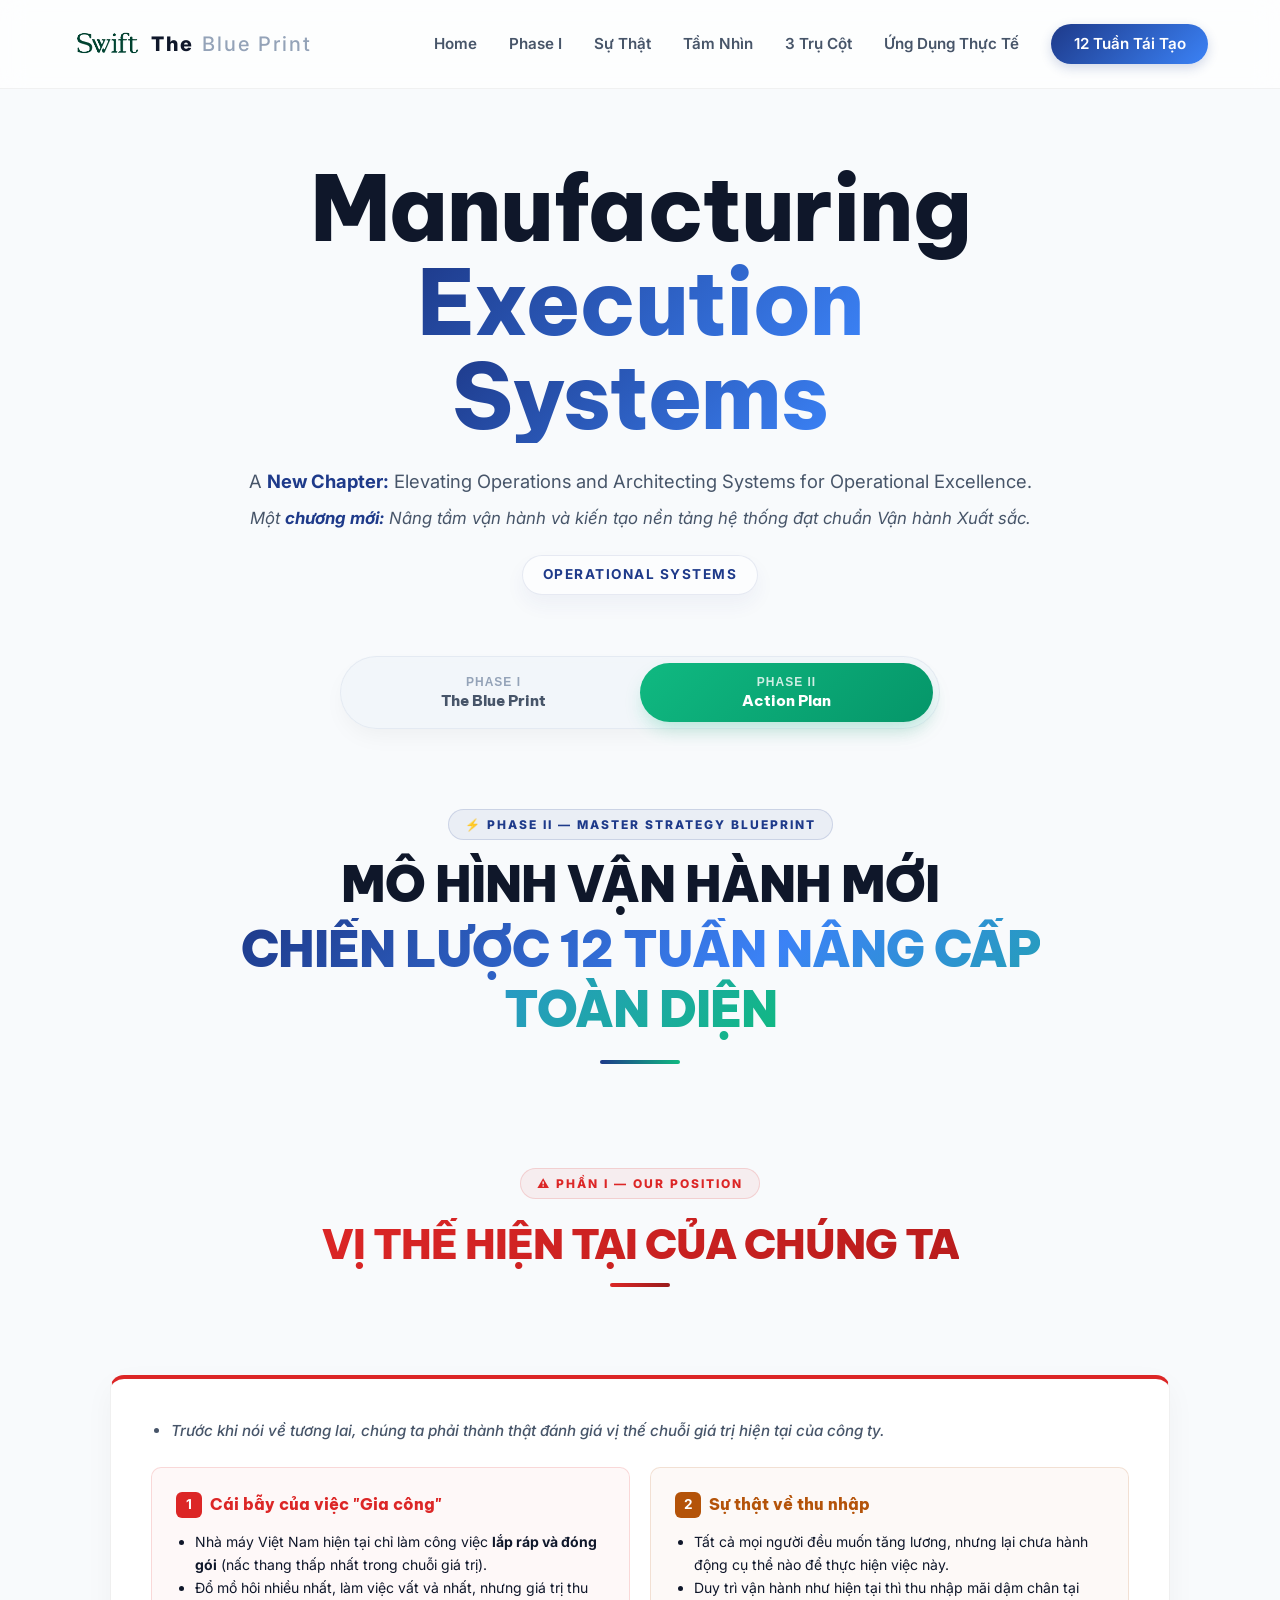
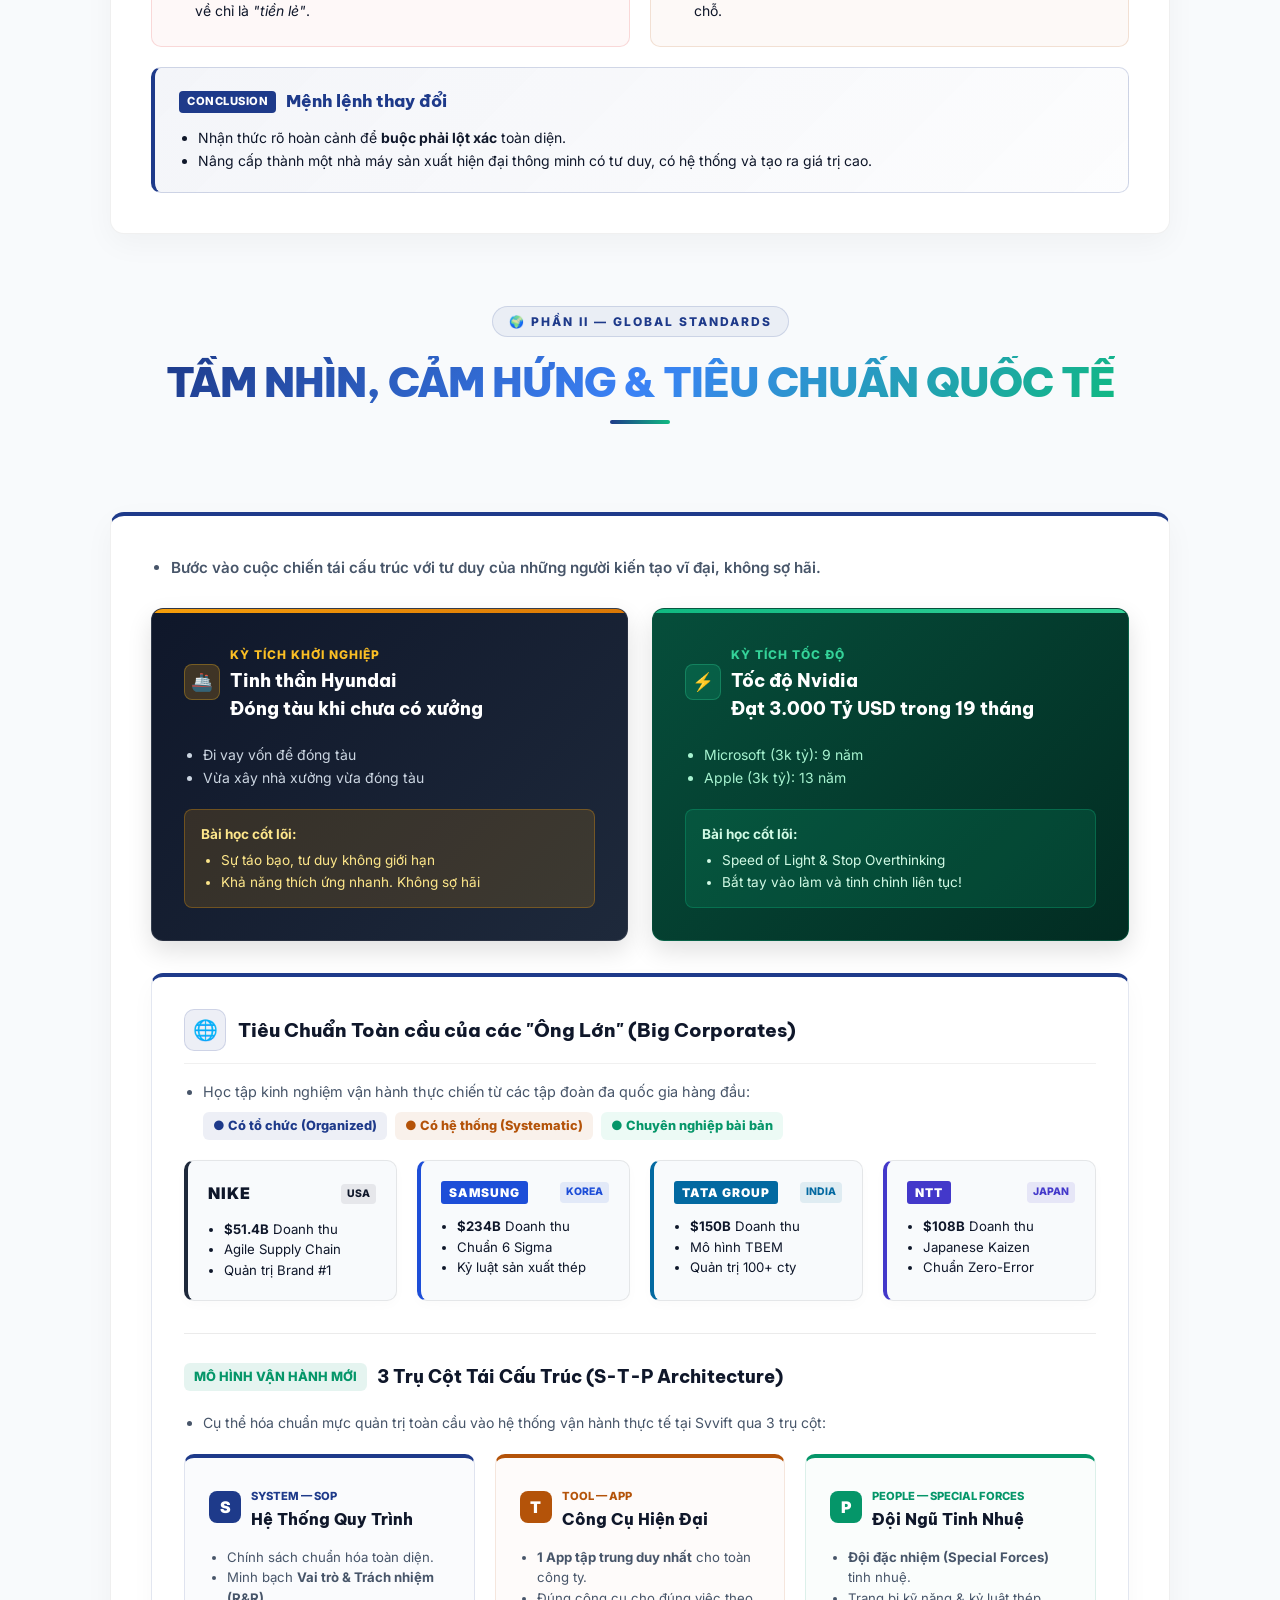
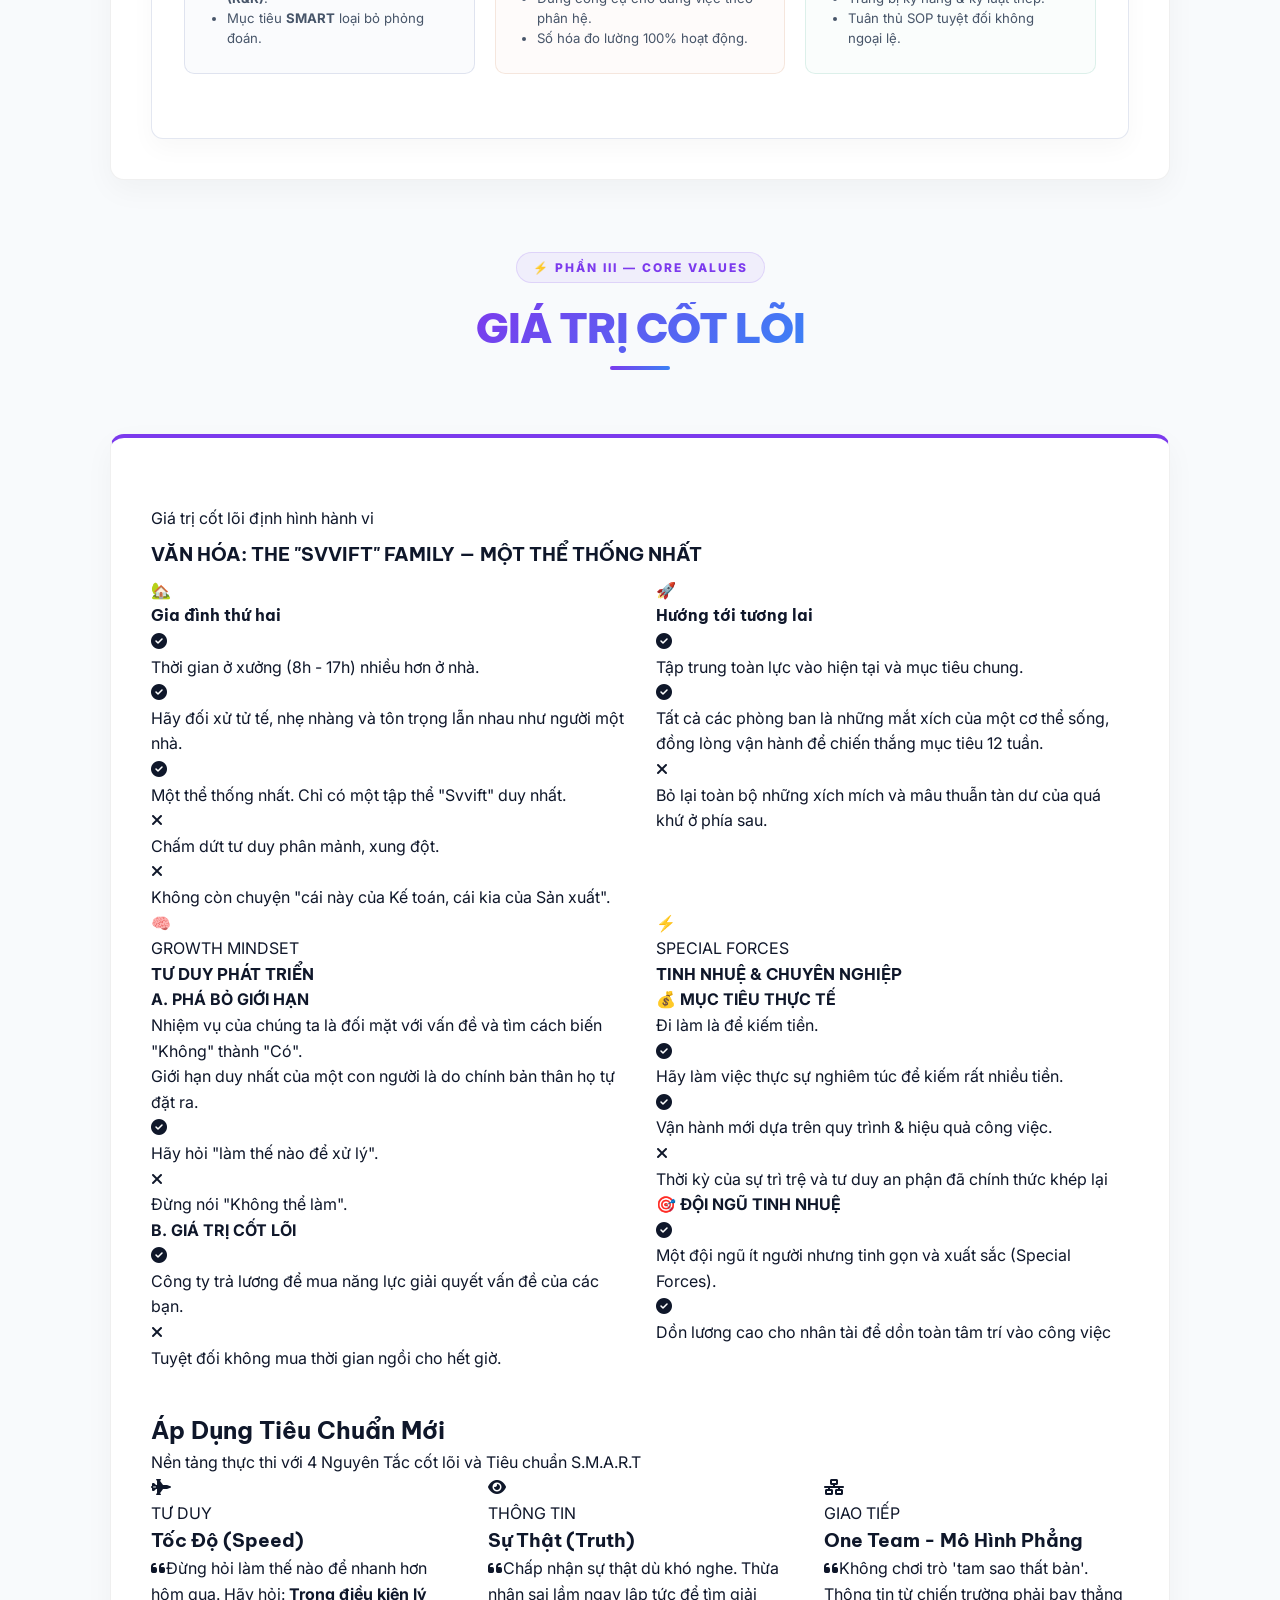
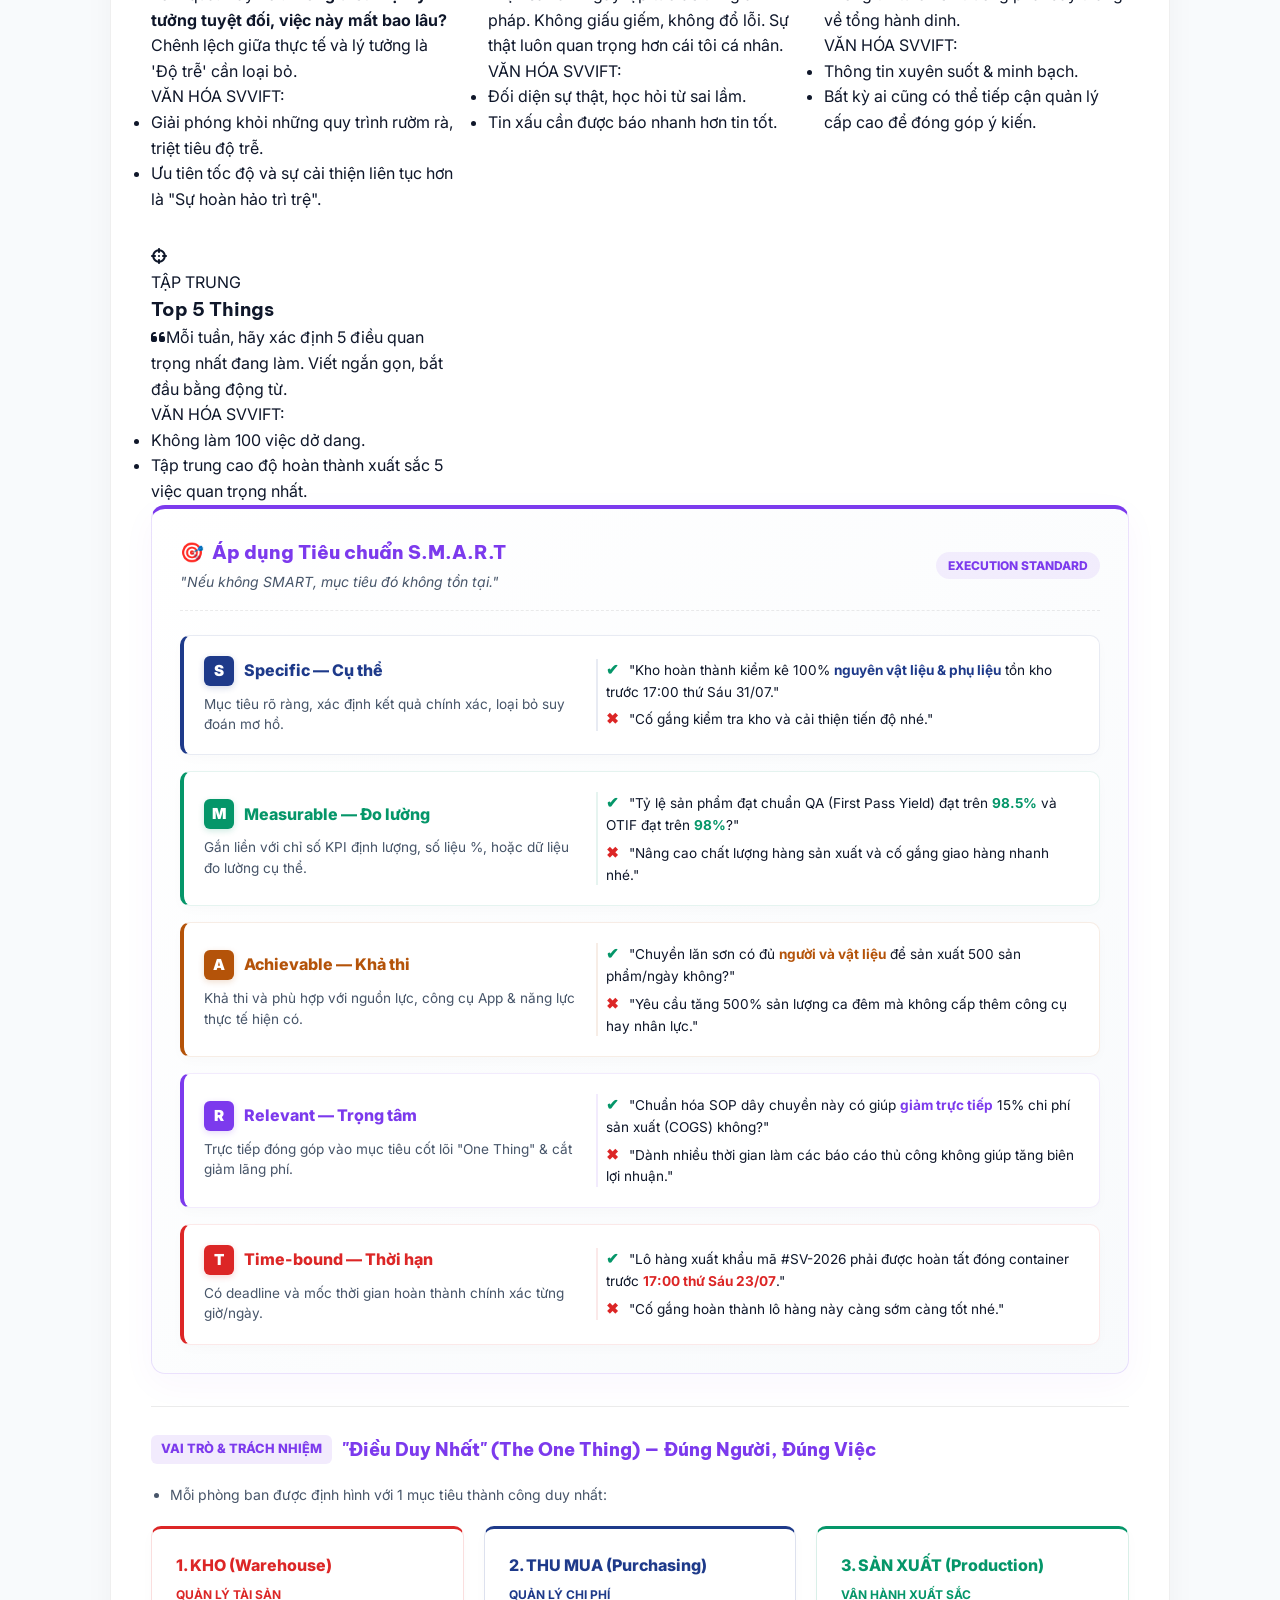
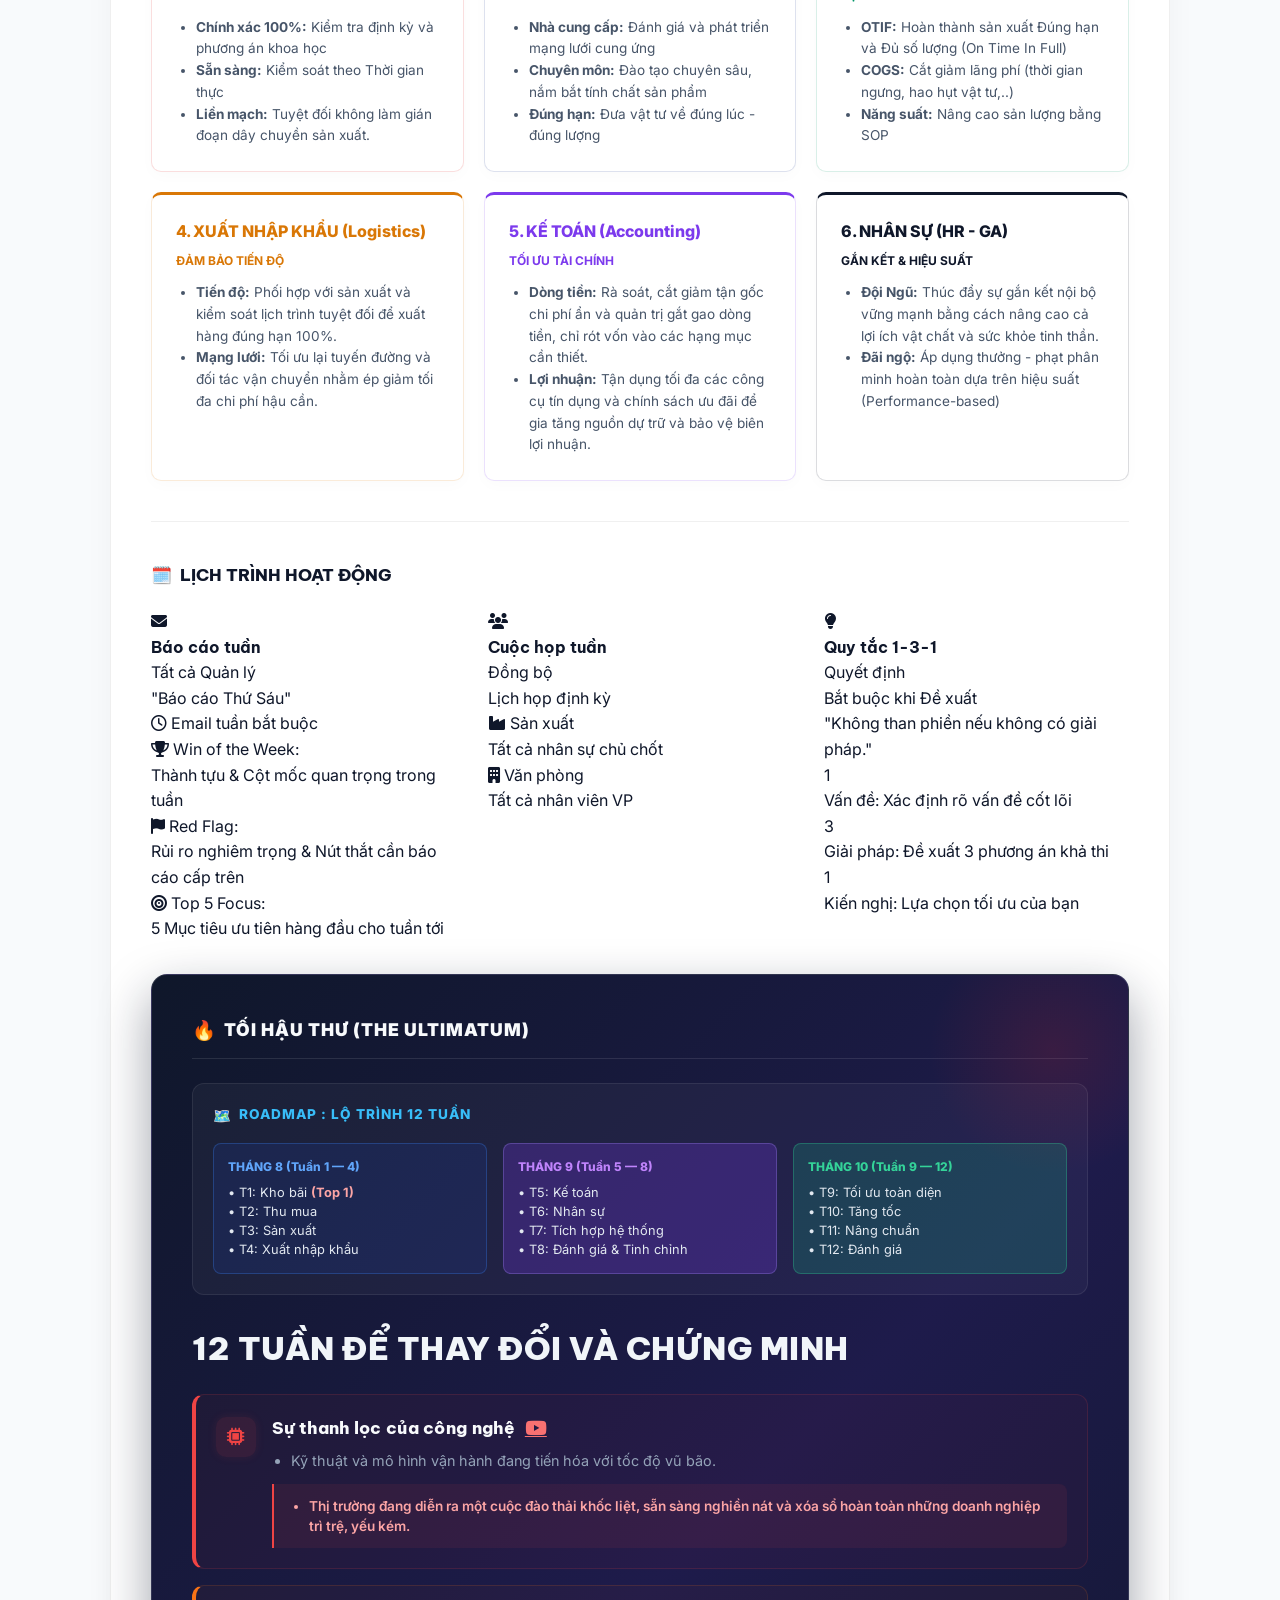
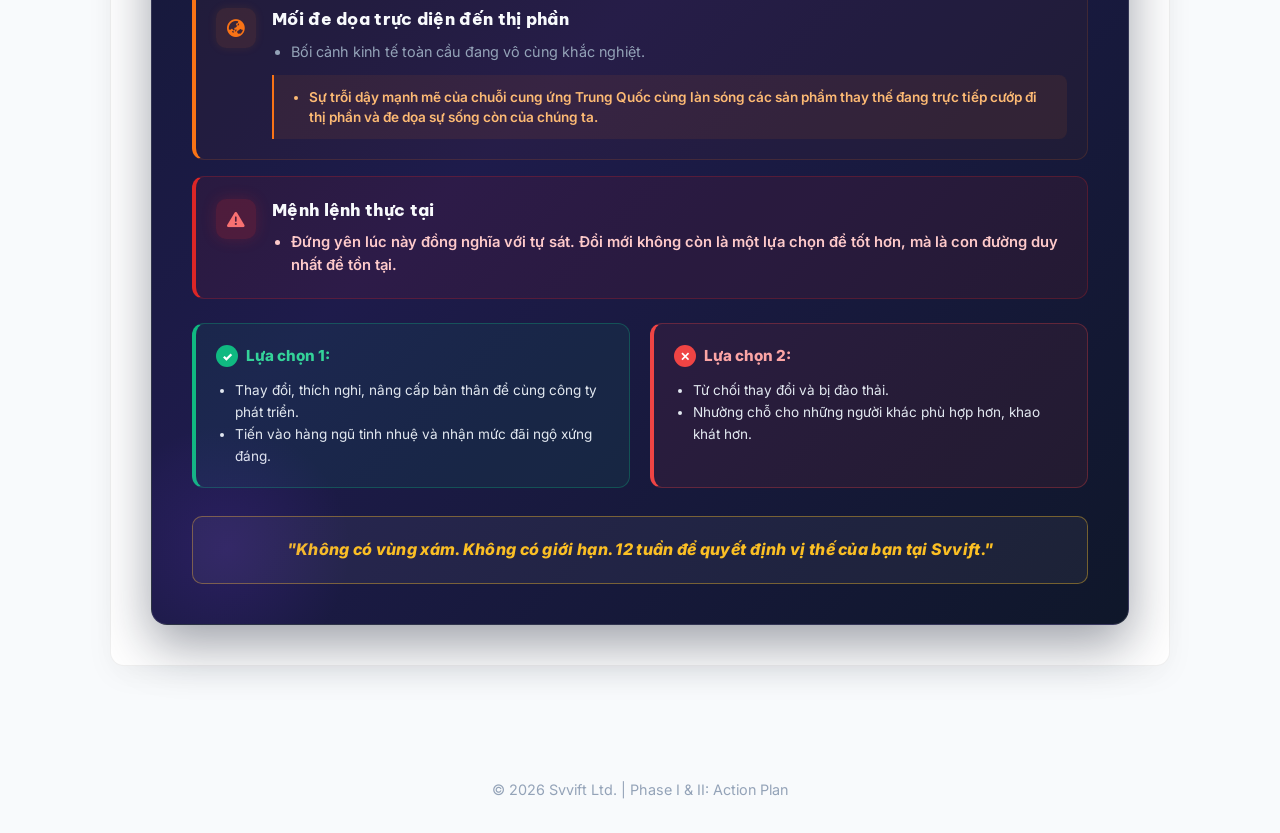
==== commit 5290f05c: "Convert urgency paragraphs to bullet points and add YouTube link" ====
--- a/index.html
+++ b/index.html
@@ -1665,12 +1665,19 @@
                                                 <i class="fas fa-microchip" style="color: #EF4444; font-size: 1.1rem;"></i>
                                             </div>
                                             <div>
-                                                <h4 style="margin: 0 0 0.4rem 0; font-size: 1.05rem; font-weight: 800; color: #F8FAFC; letter-spacing: 0.3px;">Sự thanh lọc của công nghệ</h4>
-                                                <p style="margin: 0 0 0.75rem 0; font-size: 0.9rem; color: #94A3B8; line-height: 1.6;">Kỹ thuật và mô hình vận hành đang tiến hóa với tốc độ vũ bão.</p>
+                                                <div style="display: flex; align-items: center; gap: 10px; margin-bottom: 0.4rem;">
+                                                    <h4 style="margin: 0; font-size: 1.05rem; font-weight: 800; color: #F8FAFC; letter-spacing: 0.3px;">Sự thanh lọc của công nghệ</h4>
+                                                    <a href="https://youtu.be/-WSdQiSUHxo?si=jtUAEu_EIsXjIPlU" target="_blank" rel="noopener noreferrer" style="color: #F87171; transition: color 0.2s; display: flex; align-items: center;" title="Xem video minh họa" onmouseover="this.style.color='#FCA5A5'" onmouseout="this.style.color='#F87171'">
+                                                        <i class="fab fa-youtube" style="font-size: 1.2rem;"></i>
+                                                    </a>
+                                                </div>
+                                                <ul style="margin: 0 0 0.75rem 0; padding-left: 1.2rem; font-size: 0.9rem; color: #94A3B8; line-height: 1.6; list-style-type: disc;">
+                                                    <li>Kỹ thuật và mô hình vận hành đang tiến hóa với tốc độ vũ bão.</li>
+                                                </ul>
                                                 <div style="background: rgba(239,68,68,0.08); border-left: 2px solid #EF4444; padding: 0.75rem 1rem; border-radius: 0 8px 8px 0;">
-                                                    <p style="margin: 0; font-size: 0.85rem; color: #FCA5A5; font-weight: 600; line-height: 1.5;">
-                                                        <i class="fas fa-arrow-right" style="font-size: 0.75rem; margin-right: 6px; opacity: 0.8;"></i> Thị trường đang diễn ra một cuộc đào thải khốc liệt, sẵn sàng nghiền nát và xóa sổ hoàn toàn những doanh nghiệp trì trệ, yếu kém.
-                                                    </p>
+                                                    <ul style="margin: 0; padding-left: 1.2rem; font-size: 0.85rem; color: #FCA5A5; font-weight: 600; line-height: 1.5; list-style-type: disc;">
+                                                        <li>Thị trường đang diễn ra một cuộc đào thải khốc liệt, sẵn sàng nghiền nát và xóa sổ hoàn toàn những doanh nghiệp trì trệ, yếu kém.</li>
+                                                    </ul>
                                                 </div>
                                             </div>
                                         </div>
@@ -1684,11 +1691,13 @@
                                             </div>
                                             <div>
                                                 <h4 style="margin: 0 0 0.4rem 0; font-size: 1.05rem; font-weight: 800; color: #F8FAFC; letter-spacing: 0.3px;">Mối đe dọa trực diện đến thị phần</h4>
-                                                <p style="margin: 0 0 0.75rem 0; font-size: 0.9rem; color: #94A3B8; line-height: 1.6;">Bối cảnh kinh tế toàn cầu đang vô cùng khắc nghiệt.</p>
+                                                <ul style="margin: 0 0 0.75rem 0; padding-left: 1.2rem; font-size: 0.9rem; color: #94A3B8; line-height: 1.6; list-style-type: disc;">
+                                                    <li>Bối cảnh kinh tế toàn cầu đang vô cùng khắc nghiệt.</li>
+                                                </ul>
                                                 <div style="background: rgba(249,115,22,0.08); border-left: 2px solid #F97316; padding: 0.75rem 1rem; border-radius: 0 8px 8px 0;">
-                                                    <p style="margin: 0; font-size: 0.85rem; color: #FDBA74; font-weight: 600; line-height: 1.5;">
-                                                        <i class="fas fa-arrow-right" style="font-size: 0.75rem; margin-right: 6px; opacity: 0.8;"></i> Sự trỗi dậy mạnh mẽ của chuỗi cung ứng Trung Quốc cùng làn sóng các sản phẩm thay thế đang trực tiếp cướp đi thị phần và đe dọa sự sống còn của chúng ta.
-                                                    </p>
+                                                    <ul style="margin: 0; padding-left: 1.2rem; font-size: 0.85rem; color: #FDBA74; font-weight: 600; line-height: 1.5; list-style-type: disc;">
+                                                        <li>Sự trỗi dậy mạnh mẽ của chuỗi cung ứng Trung Quốc cùng làn sóng các sản phẩm thay thế đang trực tiếp cướp đi thị phần và đe dọa sự sống còn của chúng ta.</li>
+                                                    </ul>
                                                 </div>
                                             </div>
                                         </div>
@@ -1702,9 +1711,9 @@
                                             </div>
                                             <div>
                                                 <h4 style="margin: 0 0 0.4rem 0; font-size: 1.05rem; font-weight: 800; color: #F8FAFC; letter-spacing: 0.3px;">Mệnh lệnh thực tại</h4>
-                                                <p style="margin: 0; font-size: 0.925rem; color: #FECACA; font-weight: 600; line-height: 1.6;">
-                                                    Đứng yên lúc này đồng nghĩa với tự sát. Đổi mới không còn là một lựa chọn để tốt hơn, mà là con đường duy nhất để tồn tại.
-                                                </p>
+                                                <ul style="margin: 0; padding-left: 1.2rem; font-size: 0.925rem; color: #FECACA; font-weight: 600; line-height: 1.6; list-style-type: disc;">
+                                                    <li>Đứng yên lúc này đồng nghĩa với tự sát. Đổi mới không còn là một lựa chọn để tốt hơn, mà là con đường duy nhất để tồn tại.</li>
+                                                </ul>
                                             </div>
                                         </div>
                                     </div>
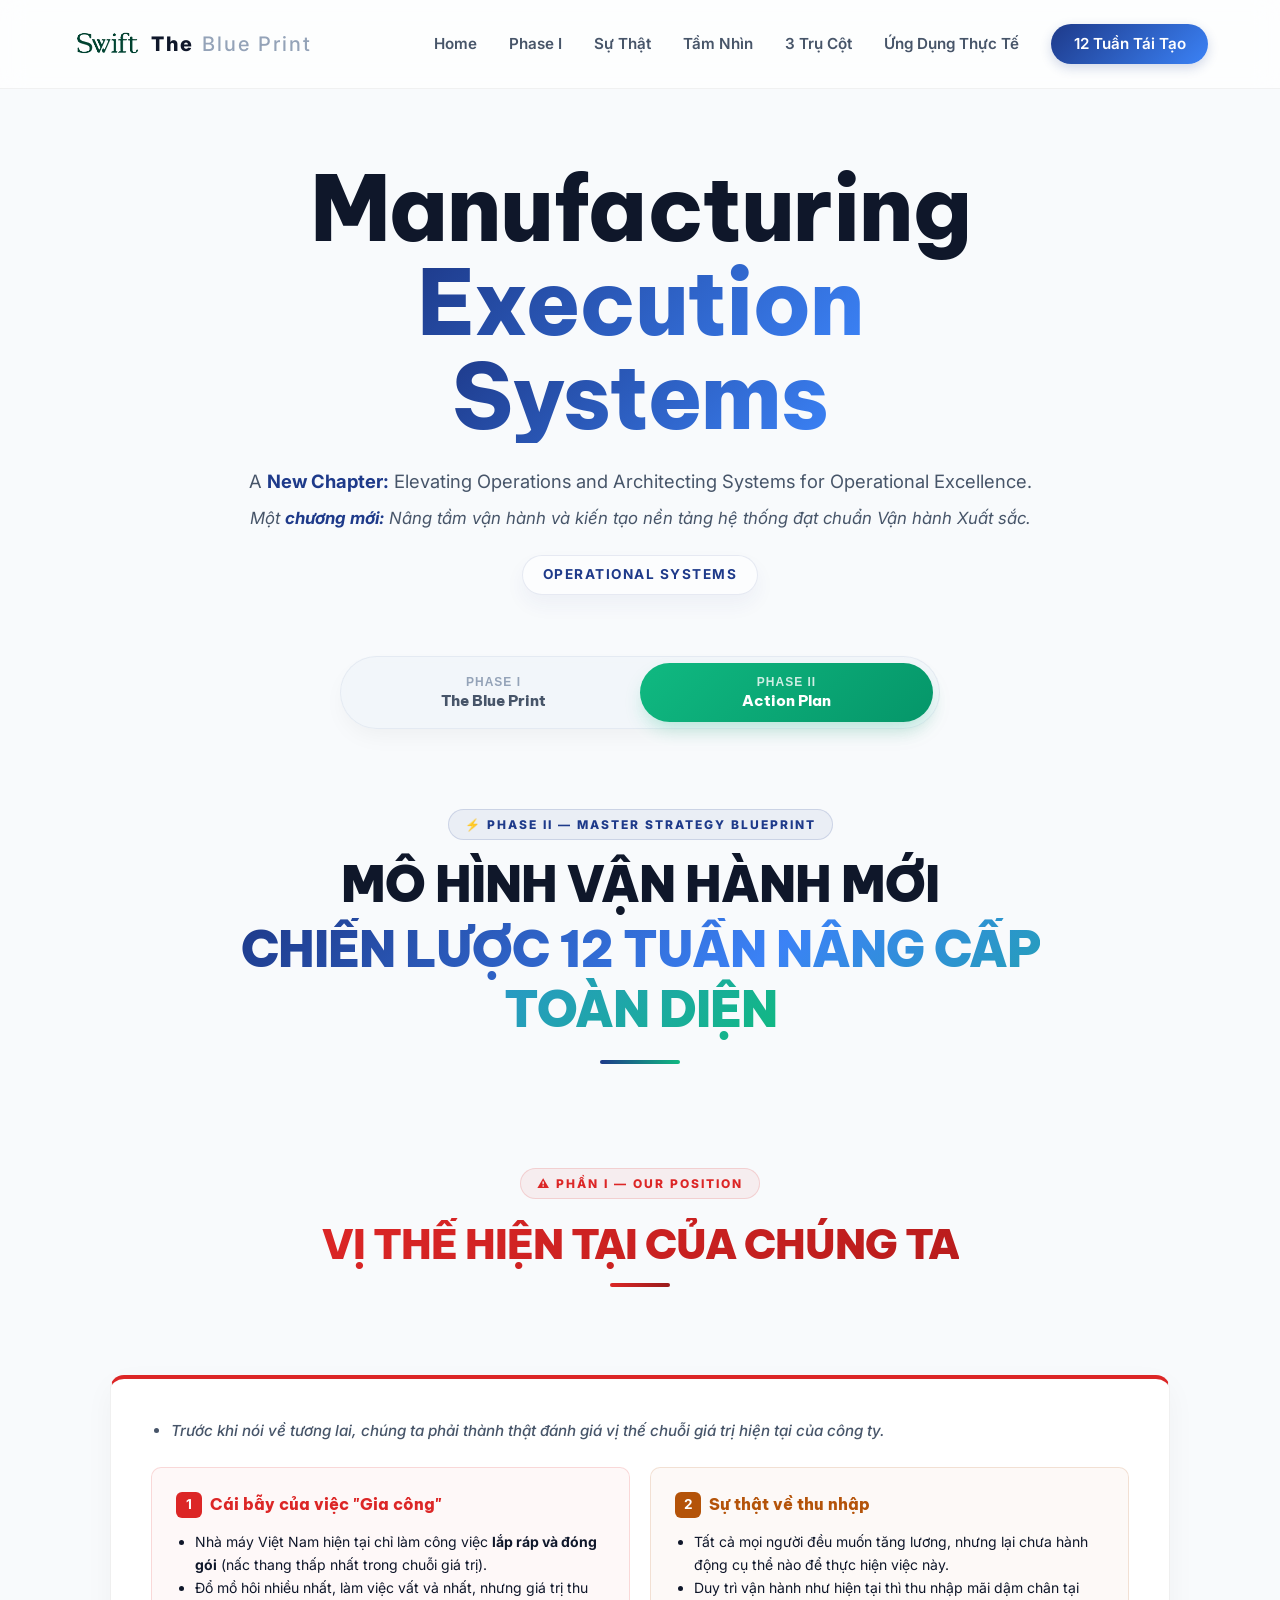
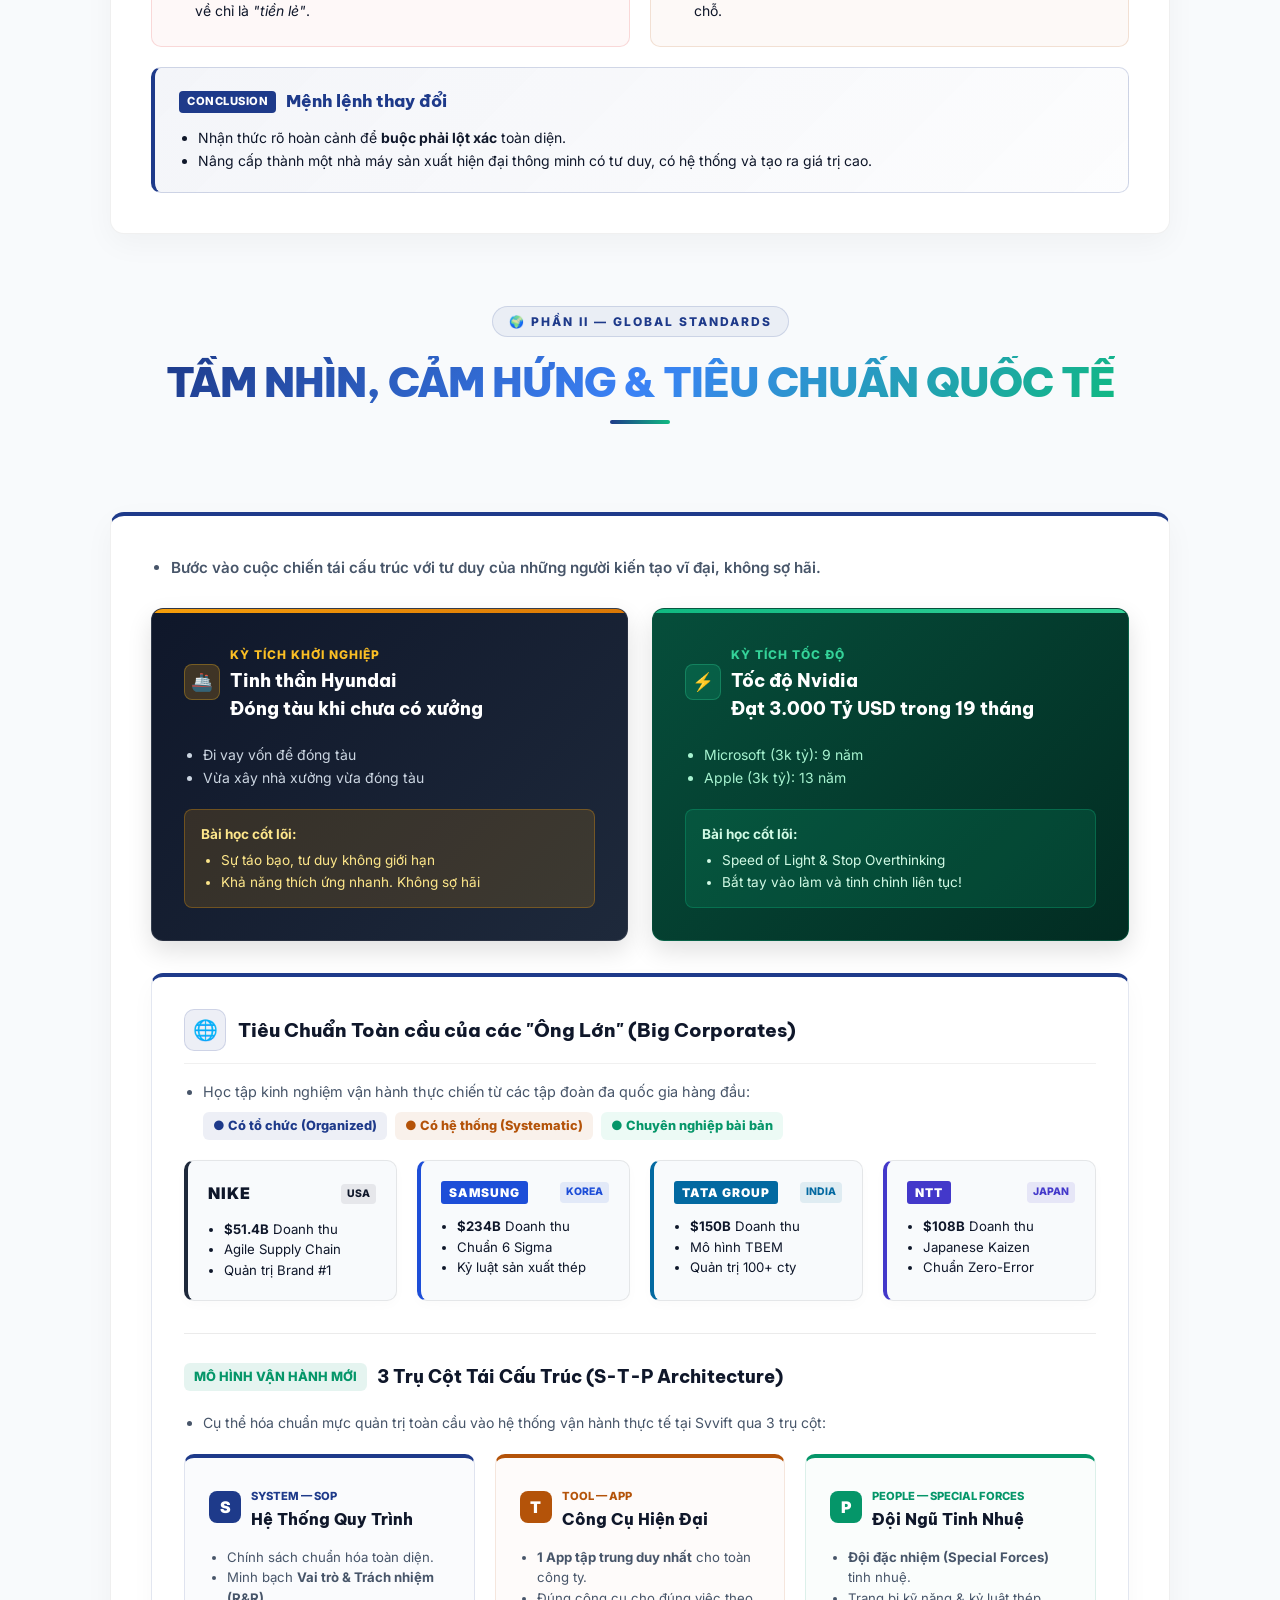
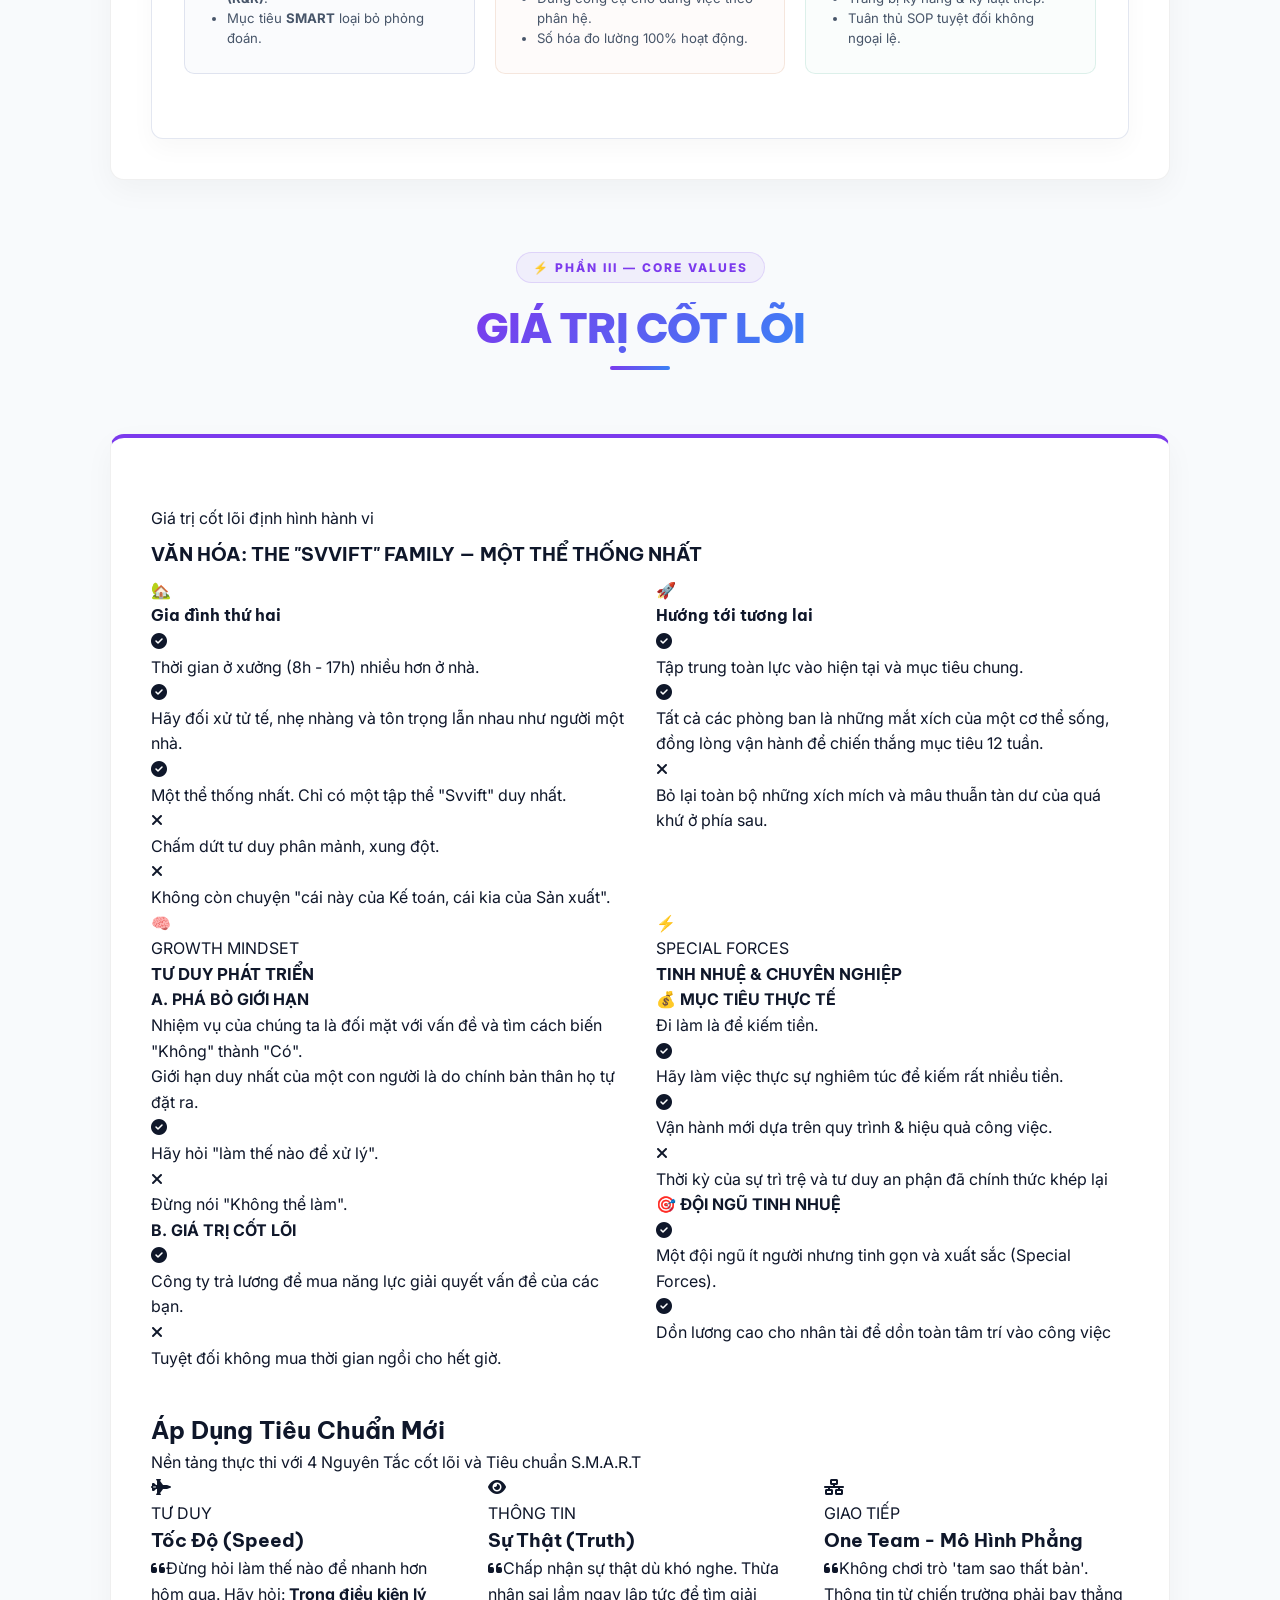
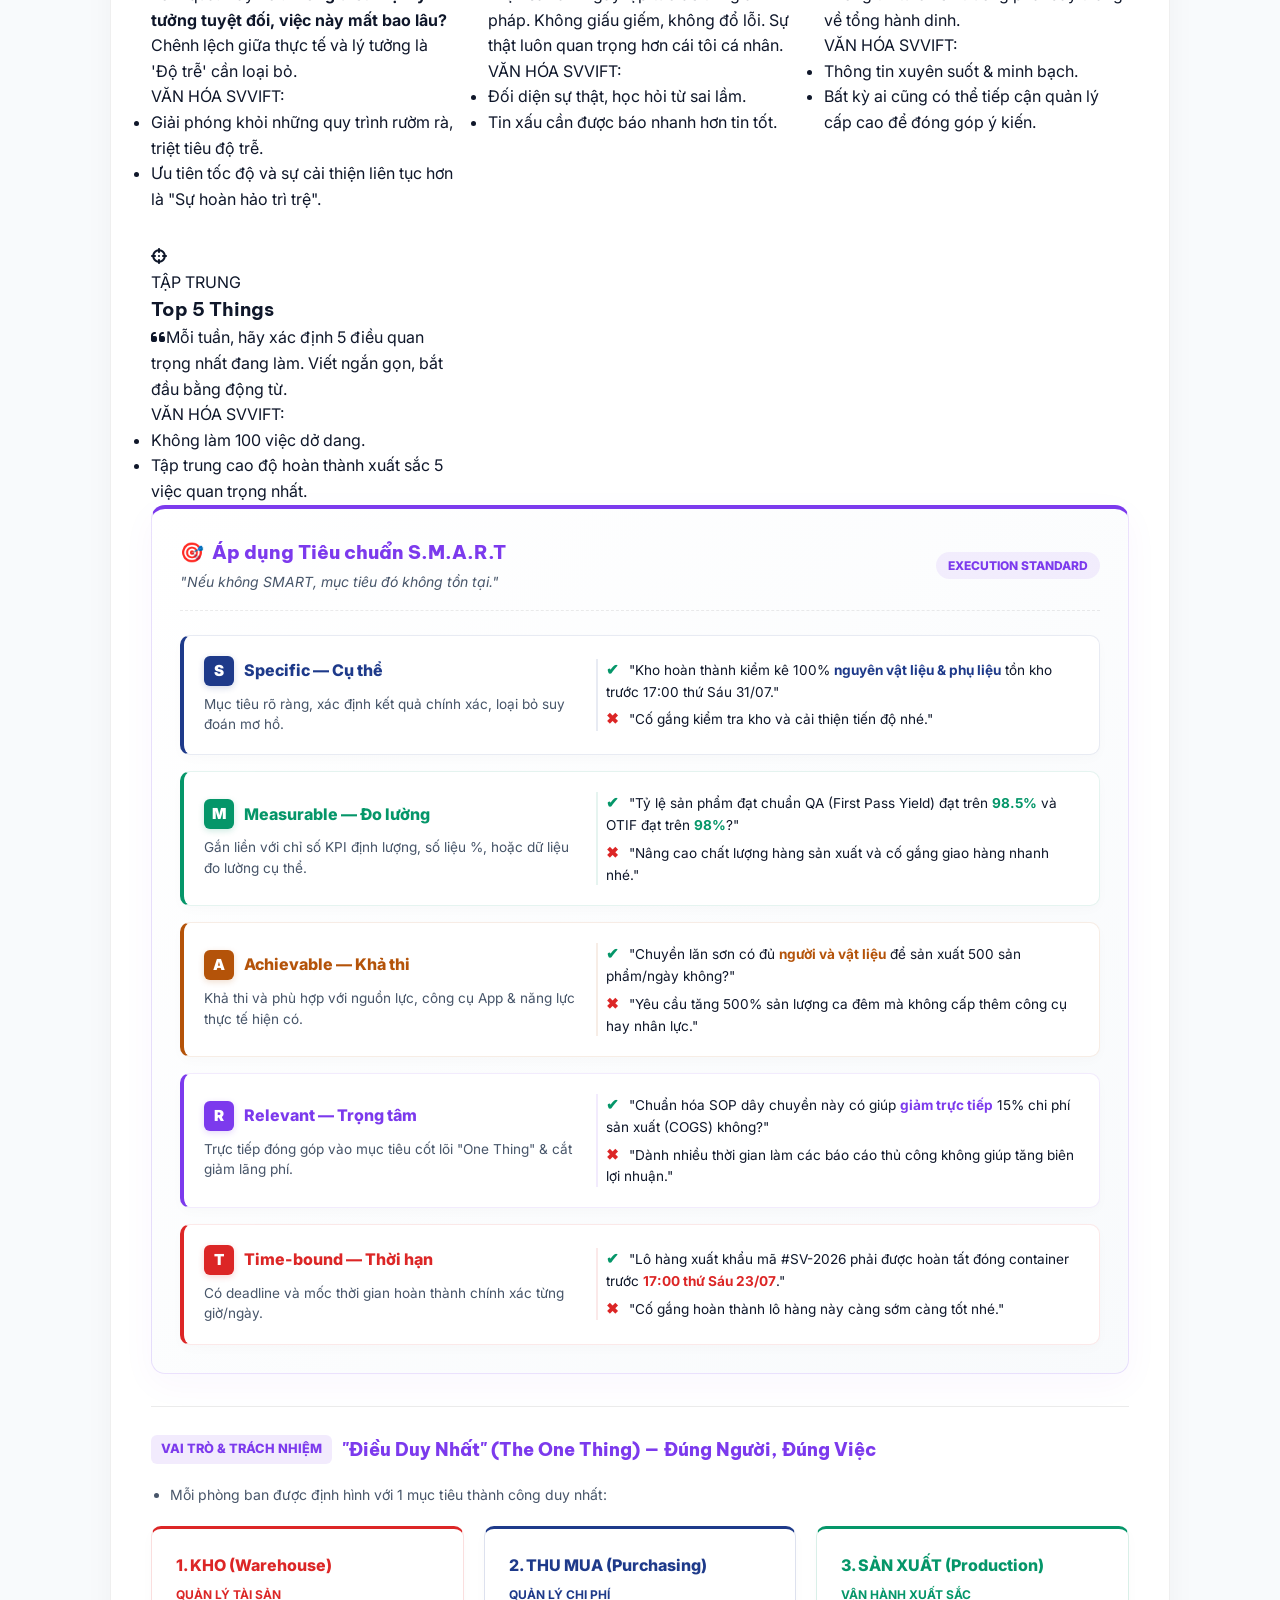
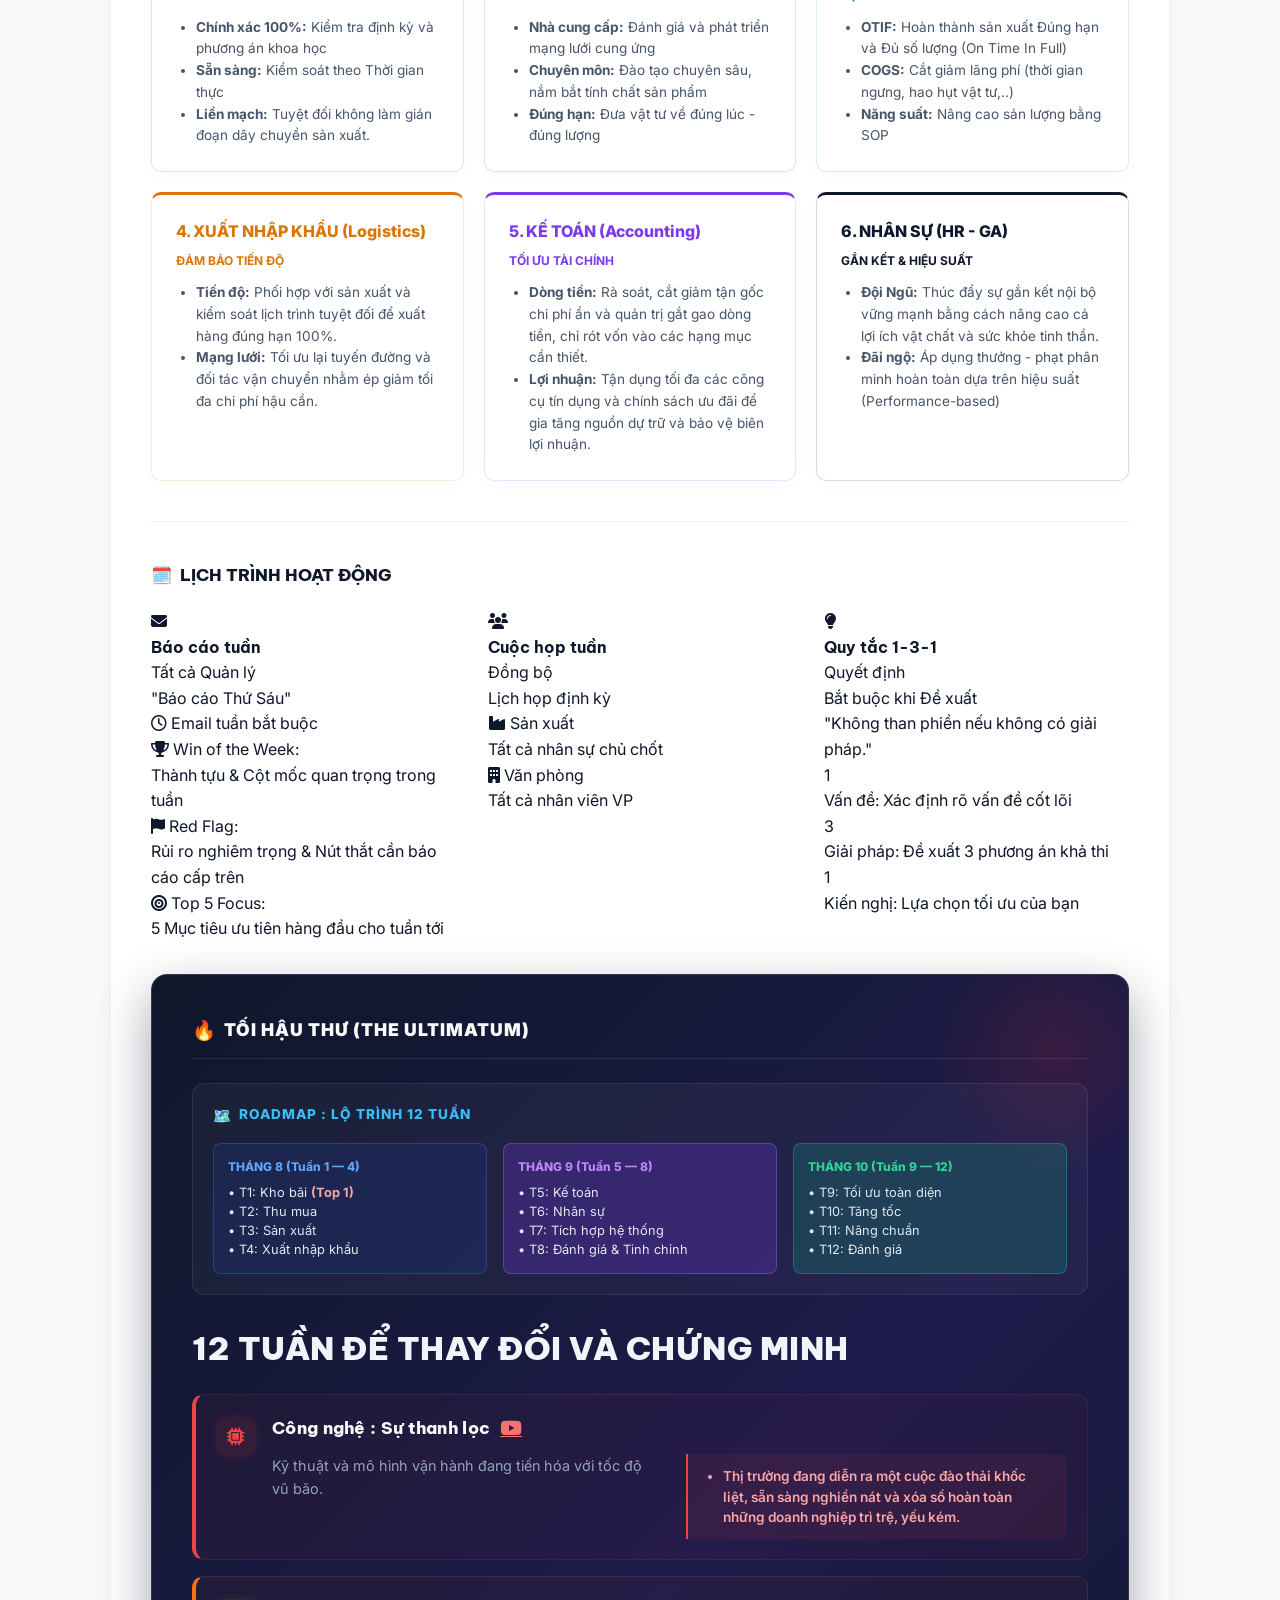
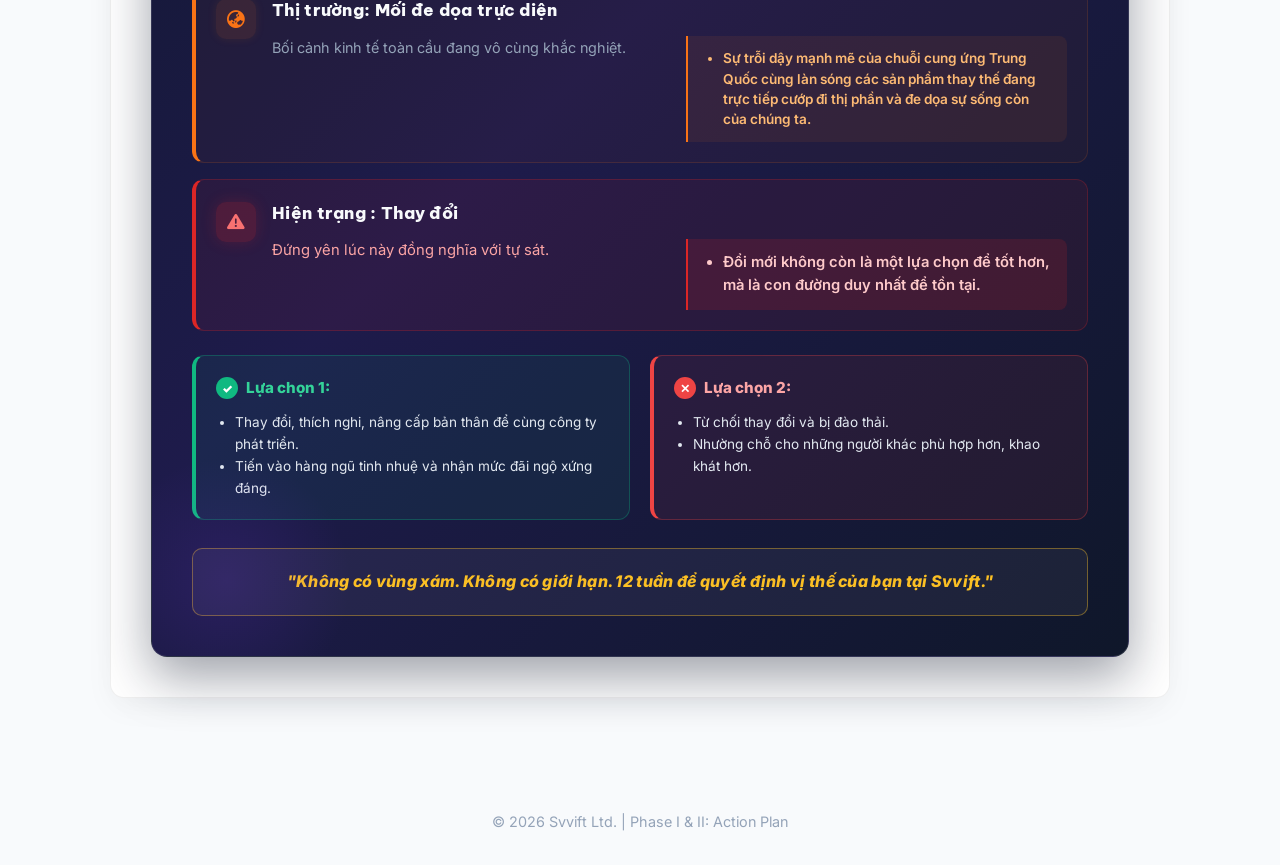
==== commit 18391245: "Update card titles and layout to left-right grid" ====
--- a/index.html
+++ b/index.html
@@ -1664,20 +1664,20 @@
                                             <div style="background: rgba(239,68,68,0.1); width: 40px; height: 40px; border-radius: 10px; display: flex; align-items: center; justify-content: center; flex-shrink: 0; margin-top: 2px; box-shadow: 0 0 10px rgba(239,68,68,0.1);">
                                                 <i class="fas fa-microchip" style="color: #EF4444; font-size: 1.1rem;"></i>
                                             </div>
-                                            <div>
-                                                <div style="display: flex; align-items: center; gap: 10px; margin-bottom: 0.4rem;">
-                                                    <h4 style="margin: 0; font-size: 1.05rem; font-weight: 800; color: #F8FAFC; letter-spacing: 0.3px;">Sự thanh lọc của công nghệ</h4>
+                                            <div style="flex: 1;">
+                                                <div style="display: flex; align-items: center; gap: 10px; margin-bottom: 0.75rem;">
+                                                    <h4 style="margin: 0; font-size: 1.05rem; font-weight: 800; color: #F8FAFC; letter-spacing: 0.3px;">Công nghệ : Sự thanh lọc</h4>
                                                     <a href="https://youtu.be/-WSdQiSUHxo?si=jtUAEu_EIsXjIPlU" target="_blank" rel="noopener noreferrer" style="color: #F87171; transition: color 0.2s; display: flex; align-items: center;" title="Xem video minh họa" onmouseover="this.style.color='#FCA5A5'" onmouseout="this.style.color='#F87171'">
                                                         <i class="fab fa-youtube" style="font-size: 1.2rem;"></i>
                                                     </a>
                                                 </div>
-                                                <ul style="margin: 0 0 0.75rem 0; padding-left: 1.2rem; font-size: 0.9rem; color: #94A3B8; line-height: 1.6; list-style-type: disc;">
-                                                    <li>Kỹ thuật và mô hình vận hành đang tiến hóa với tốc độ vũ bão.</li>
-                                                </ul>
-                                                <div style="background: rgba(239,68,68,0.08); border-left: 2px solid #EF4444; padding: 0.75rem 1rem; border-radius: 0 8px 8px 0;">
-                                                    <ul style="margin: 0; padding-left: 1.2rem; font-size: 0.85rem; color: #FCA5A5; font-weight: 600; line-height: 1.5; list-style-type: disc;">
-                                                        <li>Thị trường đang diễn ra một cuộc đào thải khốc liệt, sẵn sàng nghiền nát và xóa sổ hoàn toàn những doanh nghiệp trì trệ, yếu kém.</li>
-                                                    </ul>
+                                                <div class="grid grid-cols-1 md:grid-cols-2 gap-4 items-center">
+                                                    <p style="margin: 0; font-size: 0.9rem; color: #94A3B8; line-height: 1.6;">Kỹ thuật và mô hình vận hành đang tiến hóa với tốc độ vũ bão.</p>
+                                                    <div style="background: rgba(239,68,68,0.08); border-left: 2px solid #EF4444; padding: 0.75rem 1rem; border-radius: 0 8px 8px 0; height: 100%; display: flex; align-items: center;">
+                                                        <ul style="margin: 0; padding-left: 1.2rem; font-size: 0.85rem; color: #FCA5A5; font-weight: 600; line-height: 1.5; list-style-type: disc;">
+                                                            <li>Thị trường đang diễn ra một cuộc đào thải khốc liệt, sẵn sàng nghiền nát và xóa sổ hoàn toàn những doanh nghiệp trì trệ, yếu kém.</li>
+                                                        </ul>
+                                                    </div>
                                                 </div>
                                             </div>
                                         </div>
@@ -1689,15 +1689,15 @@
                                             <div style="background: rgba(249,115,22,0.1); width: 40px; height: 40px; border-radius: 10px; display: flex; align-items: center; justify-content: center; flex-shrink: 0; margin-top: 2px; box-shadow: 0 0 10px rgba(249,115,22,0.1);">
                                                 <i class="fas fa-globe-asia" style="color: #F97316; font-size: 1.1rem;"></i>
                                             </div>
-                                            <div>
-                                                <h4 style="margin: 0 0 0.4rem 0; font-size: 1.05rem; font-weight: 800; color: #F8FAFC; letter-spacing: 0.3px;">Mối đe dọa trực diện đến thị phần</h4>
-                                                <ul style="margin: 0 0 0.75rem 0; padding-left: 1.2rem; font-size: 0.9rem; color: #94A3B8; line-height: 1.6; list-style-type: disc;">
-                                                    <li>Bối cảnh kinh tế toàn cầu đang vô cùng khắc nghiệt.</li>
-                                                </ul>
-                                                <div style="background: rgba(249,115,22,0.08); border-left: 2px solid #F97316; padding: 0.75rem 1rem; border-radius: 0 8px 8px 0;">
-                                                    <ul style="margin: 0; padding-left: 1.2rem; font-size: 0.85rem; color: #FDBA74; font-weight: 600; line-height: 1.5; list-style-type: disc;">
-                                                        <li>Sự trỗi dậy mạnh mẽ của chuỗi cung ứng Trung Quốc cùng làn sóng các sản phẩm thay thế đang trực tiếp cướp đi thị phần và đe dọa sự sống còn của chúng ta.</li>
-                                                    </ul>
+                                            <div style="flex: 1;">
+                                                <h4 style="margin: 0 0 0.75rem 0; font-size: 1.05rem; font-weight: 800; color: #F8FAFC; letter-spacing: 0.3px;">Thị trường: Mối đe dọa trực diện</h4>
+                                                <div class="grid grid-cols-1 md:grid-cols-2 gap-4 items-center">
+                                                    <p style="margin: 0; font-size: 0.9rem; color: #94A3B8; line-height: 1.6;">Bối cảnh kinh tế toàn cầu đang vô cùng khắc nghiệt.</p>
+                                                    <div style="background: rgba(249,115,22,0.08); border-left: 2px solid #F97316; padding: 0.75rem 1rem; border-radius: 0 8px 8px 0; height: 100%; display: flex; align-items: center;">
+                                                        <ul style="margin: 0; padding-left: 1.2rem; font-size: 0.85rem; color: #FDBA74; font-weight: 600; line-height: 1.5; list-style-type: disc;">
+                                                            <li>Sự trỗi dậy mạnh mẽ của chuỗi cung ứng Trung Quốc cùng làn sóng các sản phẩm thay thế đang trực tiếp cướp đi thị phần và đe dọa sự sống còn của chúng ta.</li>
+                                                        </ul>
+                                                    </div>
                                                 </div>
                                             </div>
                                         </div>
@@ -1709,11 +1709,16 @@
                                             <div style="background: rgba(220,38,38,0.2); width: 40px; height: 40px; border-radius: 10px; display: flex; align-items: center; justify-content: center; flex-shrink: 0; margin-top: 2px; box-shadow: 0 0 15px rgba(220,38,38,0.2);">
                                                 <i class="fas fa-exclamation-triangle" style="color: #F87171; font-size: 1.1rem;"></i>
                                             </div>
-                                            <div>
-                                                <h4 style="margin: 0 0 0.4rem 0; font-size: 1.05rem; font-weight: 800; color: #F8FAFC; letter-spacing: 0.3px;">Mệnh lệnh thực tại</h4>
-                                                <ul style="margin: 0; padding-left: 1.2rem; font-size: 0.925rem; color: #FECACA; font-weight: 600; line-height: 1.6; list-style-type: disc;">
-                                                    <li>Đứng yên lúc này đồng nghĩa với tự sát. Đổi mới không còn là một lựa chọn để tốt hơn, mà là con đường duy nhất để tồn tại.</li>
-                                                </ul>
+                                            <div style="flex: 1;">
+                                                <h4 style="margin: 0 0 0.75rem 0; font-size: 1.05rem; font-weight: 800; color: #F8FAFC; letter-spacing: 0.3px;">Hiện trạng : Thay đổi</h4>
+                                                <div class="grid grid-cols-1 md:grid-cols-2 gap-4 items-center">
+                                                    <p style="margin: 0; font-size: 0.925rem; color: #FCA5A5; line-height: 1.6;">Đứng yên lúc này đồng nghĩa với tự sát.</p>
+                                                    <div style="background: rgba(220,38,38,0.15); border-left: 2px solid #DC2626; padding: 0.75rem 1rem; border-radius: 0 8px 8px 0; height: 100%; display: flex; align-items: center;">
+                                                        <ul style="margin: 0; padding-left: 1.2rem; font-size: 0.925rem; color: #FECACA; font-weight: 600; line-height: 1.6; list-style-type: disc;">
+                                                            <li>Đổi mới không còn là một lựa chọn để tốt hơn, mà là con đường duy nhất để tồn tại.</li>
+                                                        </ul>
+                                                    </div>
+                                                </div>
                                             </div>
                                         </div>
                                     </div>
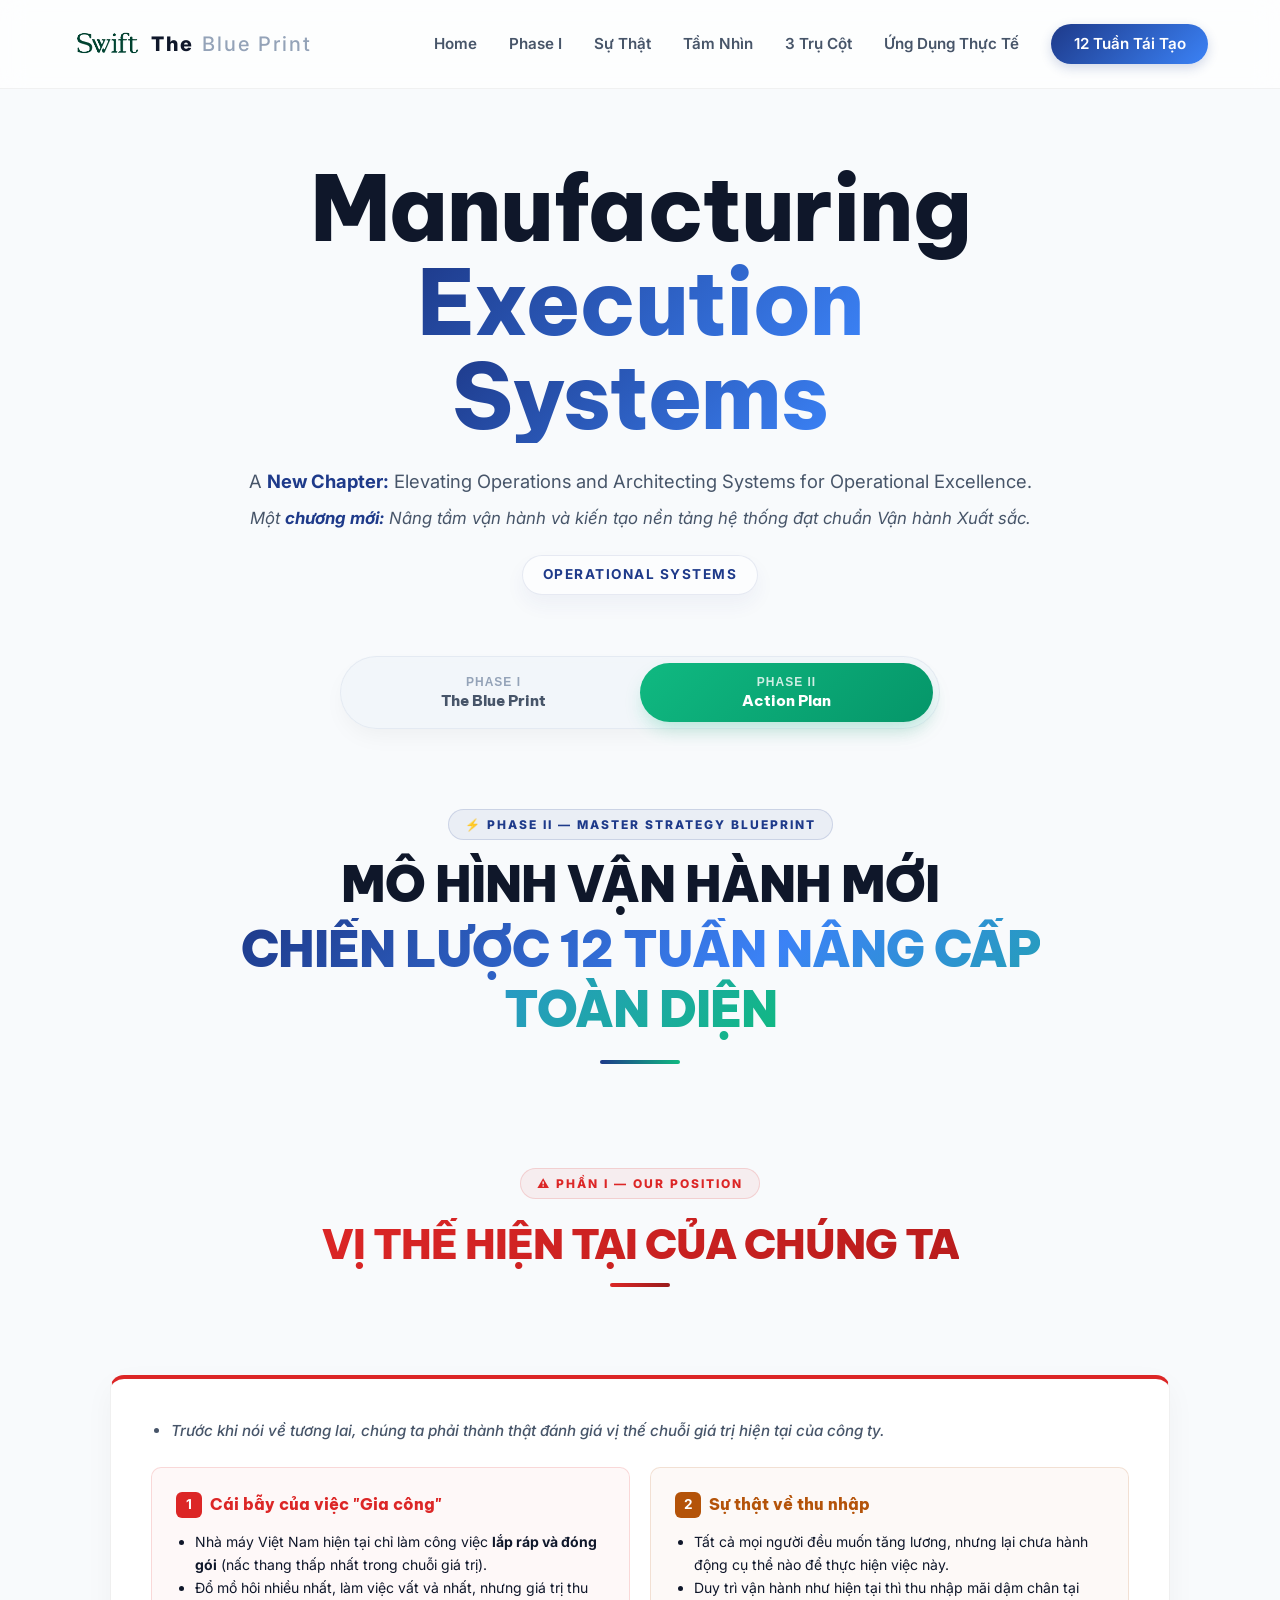
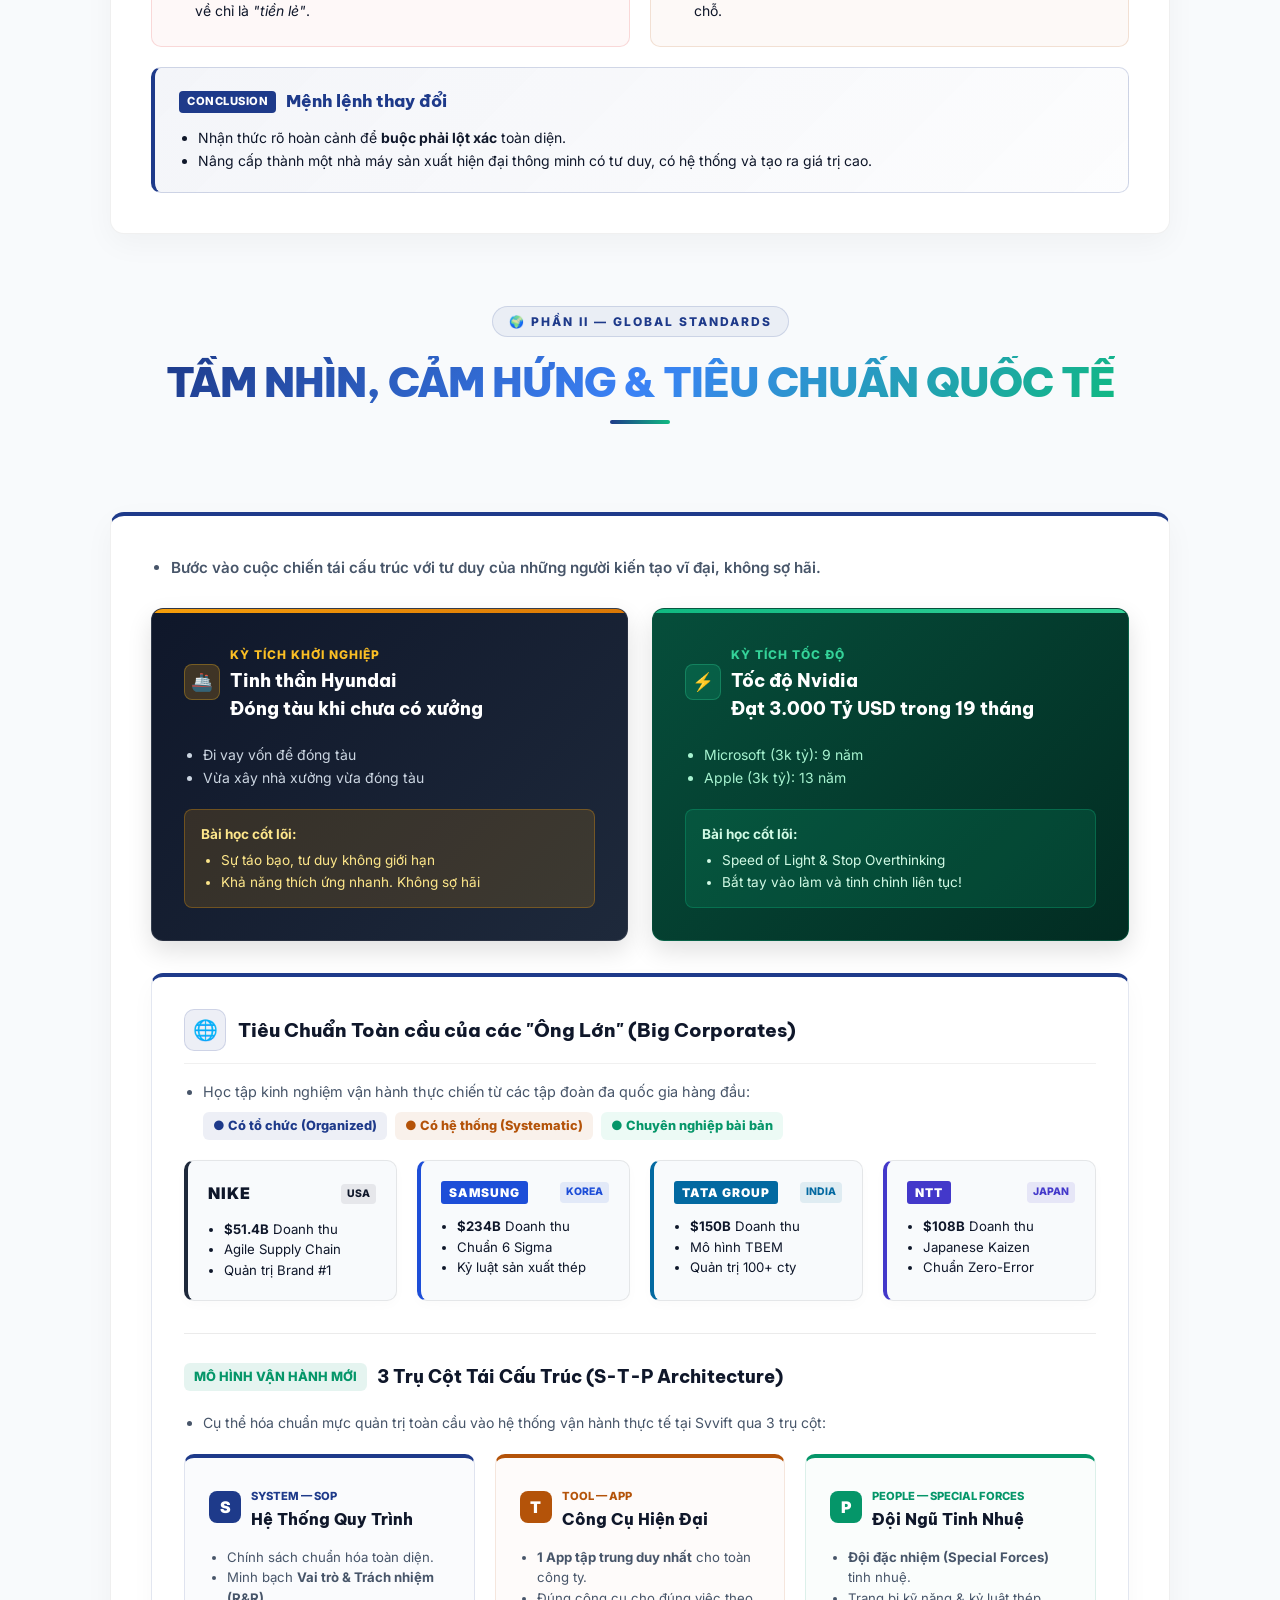
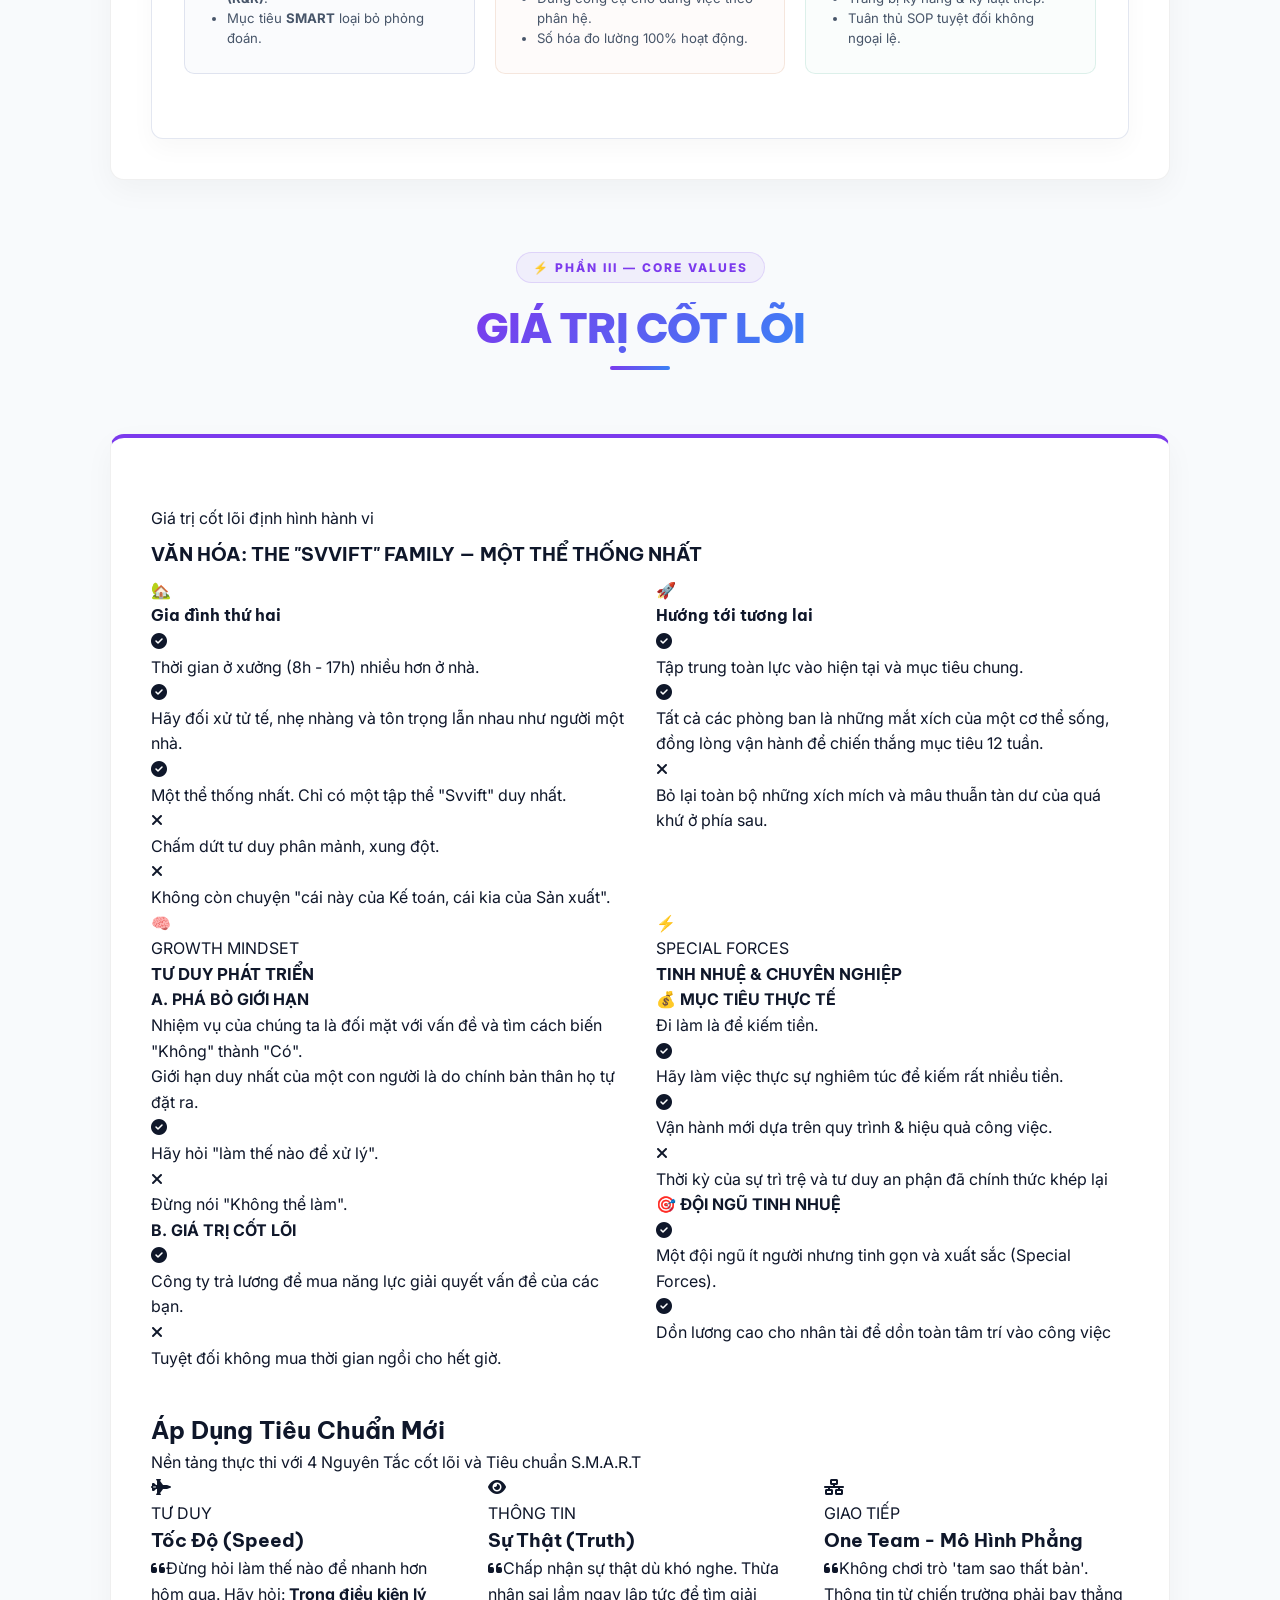
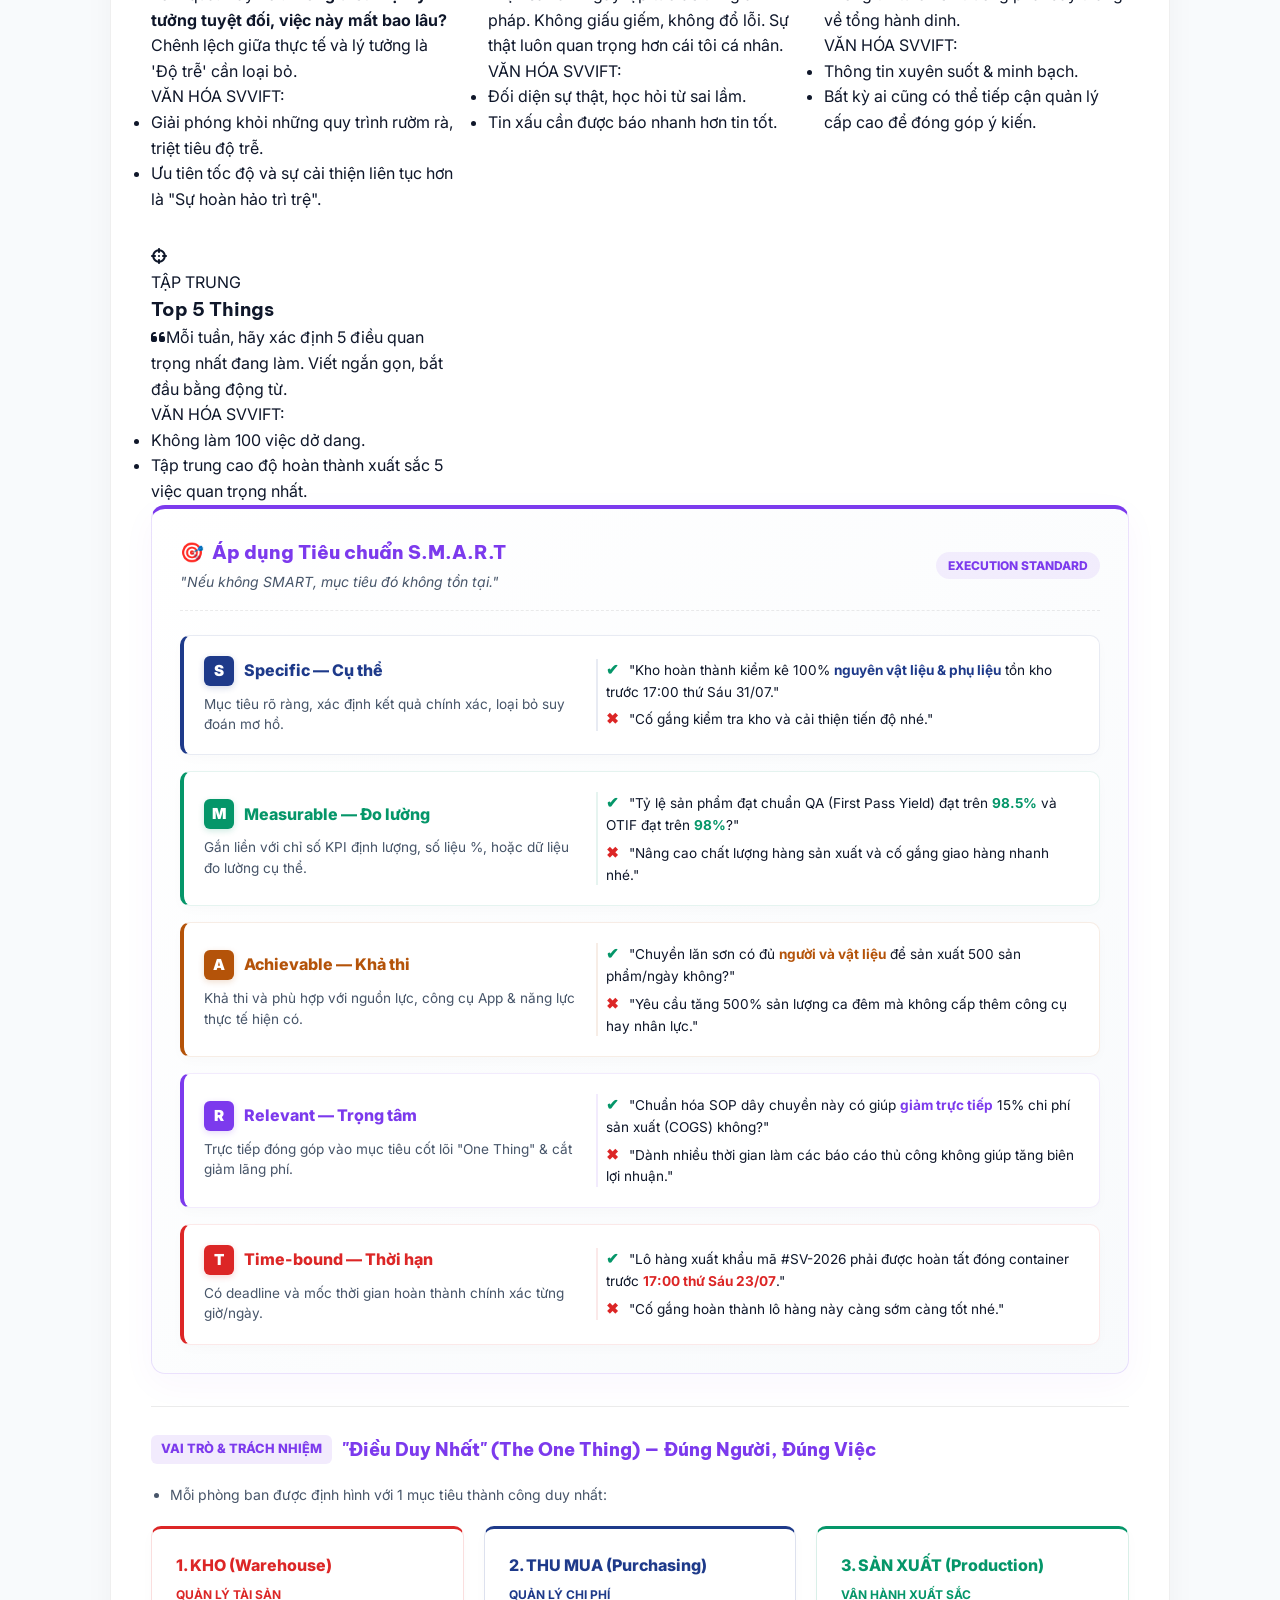
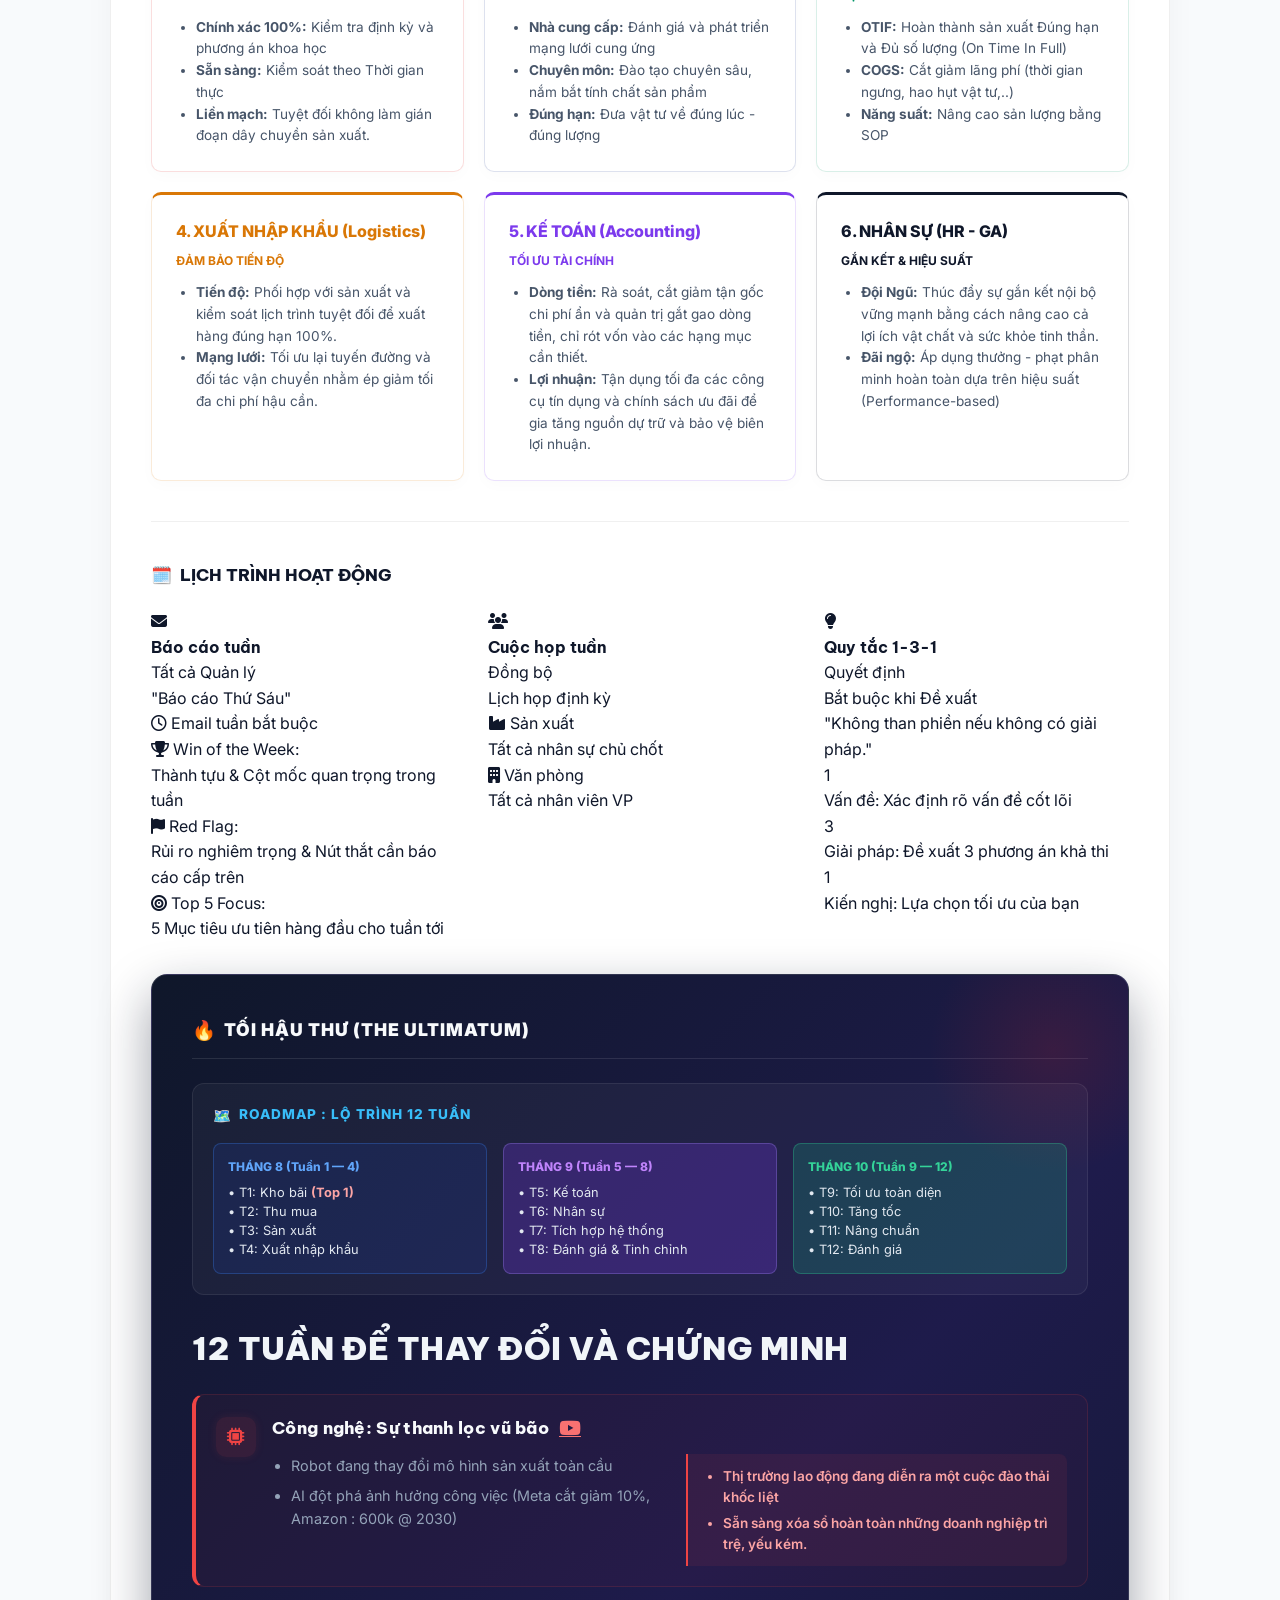
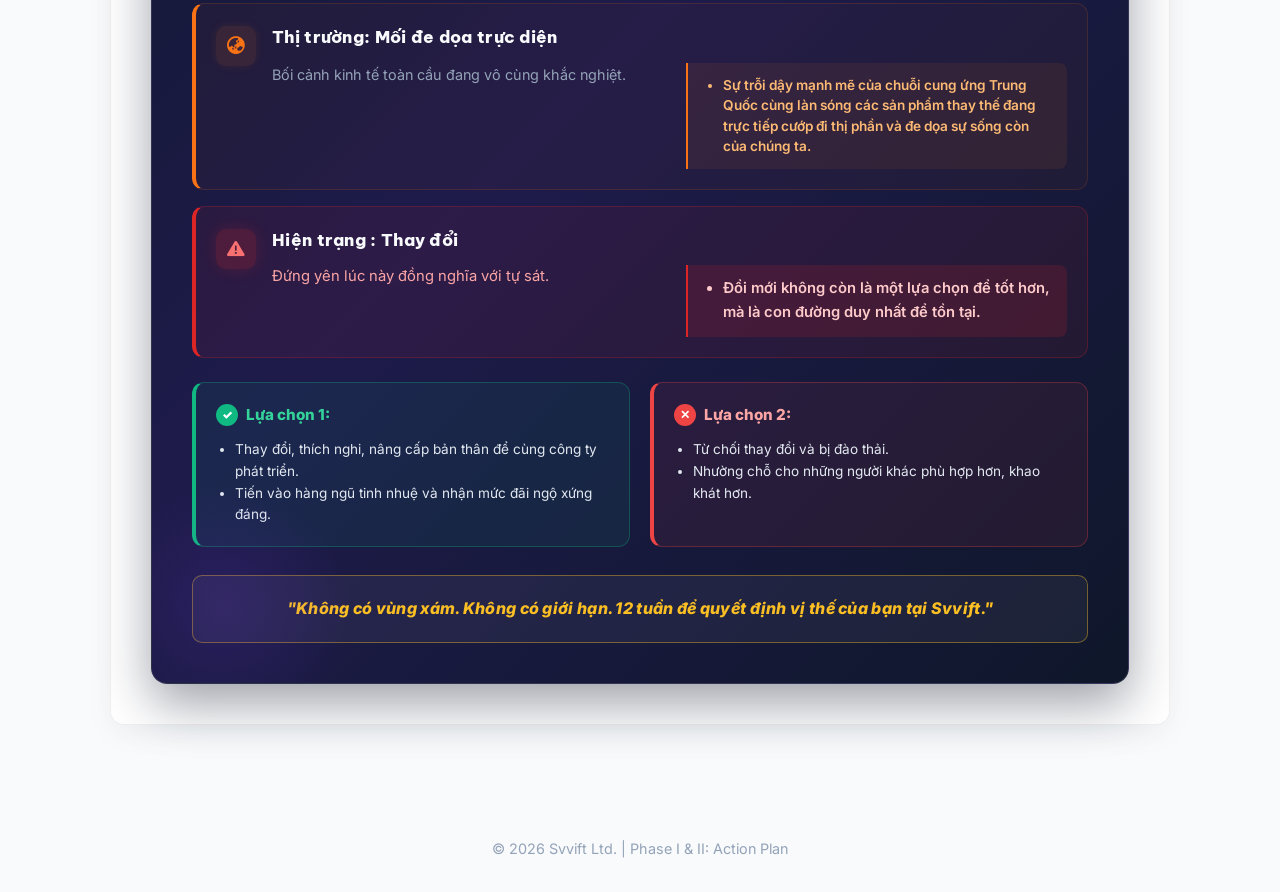
==== commit 4210a371: "Update text and bullet points in Technology card" ====
--- a/index.html
+++ b/index.html
@@ -1666,16 +1666,20 @@
                                             </div>
                                             <div style="flex: 1;">
                                                 <div style="display: flex; align-items: center; gap: 10px; margin-bottom: 0.75rem;">
-                                                    <h4 style="margin: 0; font-size: 1.05rem; font-weight: 800; color: #F8FAFC; letter-spacing: 0.3px;">Công nghệ : Sự thanh lọc</h4>
+                                                    <h4 style="margin: 0; font-size: 1.05rem; font-weight: 800; color: #F8FAFC; letter-spacing: 0.3px;">Công nghệ: Sự thanh lọc vũ bão</h4>
                                                     <a href="https://youtu.be/-WSdQiSUHxo?si=jtUAEu_EIsXjIPlU" target="_blank" rel="noopener noreferrer" style="color: #F87171; transition: color 0.2s; display: flex; align-items: center;" title="Xem video minh họa" onmouseover="this.style.color='#FCA5A5'" onmouseout="this.style.color='#F87171'">
                                                         <i class="fab fa-youtube" style="font-size: 1.2rem;"></i>
                                                     </a>
                                                 </div>
                                                 <div class="grid grid-cols-1 md:grid-cols-2 gap-4 items-center">
-                                                    <p style="margin: 0; font-size: 0.9rem; color: #94A3B8; line-height: 1.6;">Kỹ thuật và mô hình vận hành đang tiến hóa với tốc độ vũ bão.</p>
+                                                    <ul style="margin: 0; padding-left: 1.2rem; font-size: 0.9rem; color: #94A3B8; line-height: 1.6; list-style-type: disc;">
+                                                        <li style="margin-bottom: 0.4rem;">Robot đang thay đổi mô hình sản xuất toàn cầu</li>
+                                                        <li>AI đột phá ảnh hưởng công việc (Meta cắt giảm 10%, Amazon : 600k @ 2030)</li>
+                                                    </ul>
                                                     <div style="background: rgba(239,68,68,0.08); border-left: 2px solid #EF4444; padding: 0.75rem 1rem; border-radius: 0 8px 8px 0; height: 100%; display: flex; align-items: center;">
                                                         <ul style="margin: 0; padding-left: 1.2rem; font-size: 0.85rem; color: #FCA5A5; font-weight: 600; line-height: 1.5; list-style-type: disc;">
-                                                            <li>Thị trường đang diễn ra một cuộc đào thải khốc liệt, sẵn sàng nghiền nát và xóa sổ hoàn toàn những doanh nghiệp trì trệ, yếu kém.</li>
+                                                            <li style="margin-bottom: 0.4rem;">Thị trường lao động đang diễn ra một cuộc đào thải khốc liệt</li>
+                                                            <li>Sẵn sàng xóa sổ hoàn toàn những doanh nghiệp trì trệ, yếu kém.</li>
                                                         </ul>
                                                     </div>
                                                 </div>
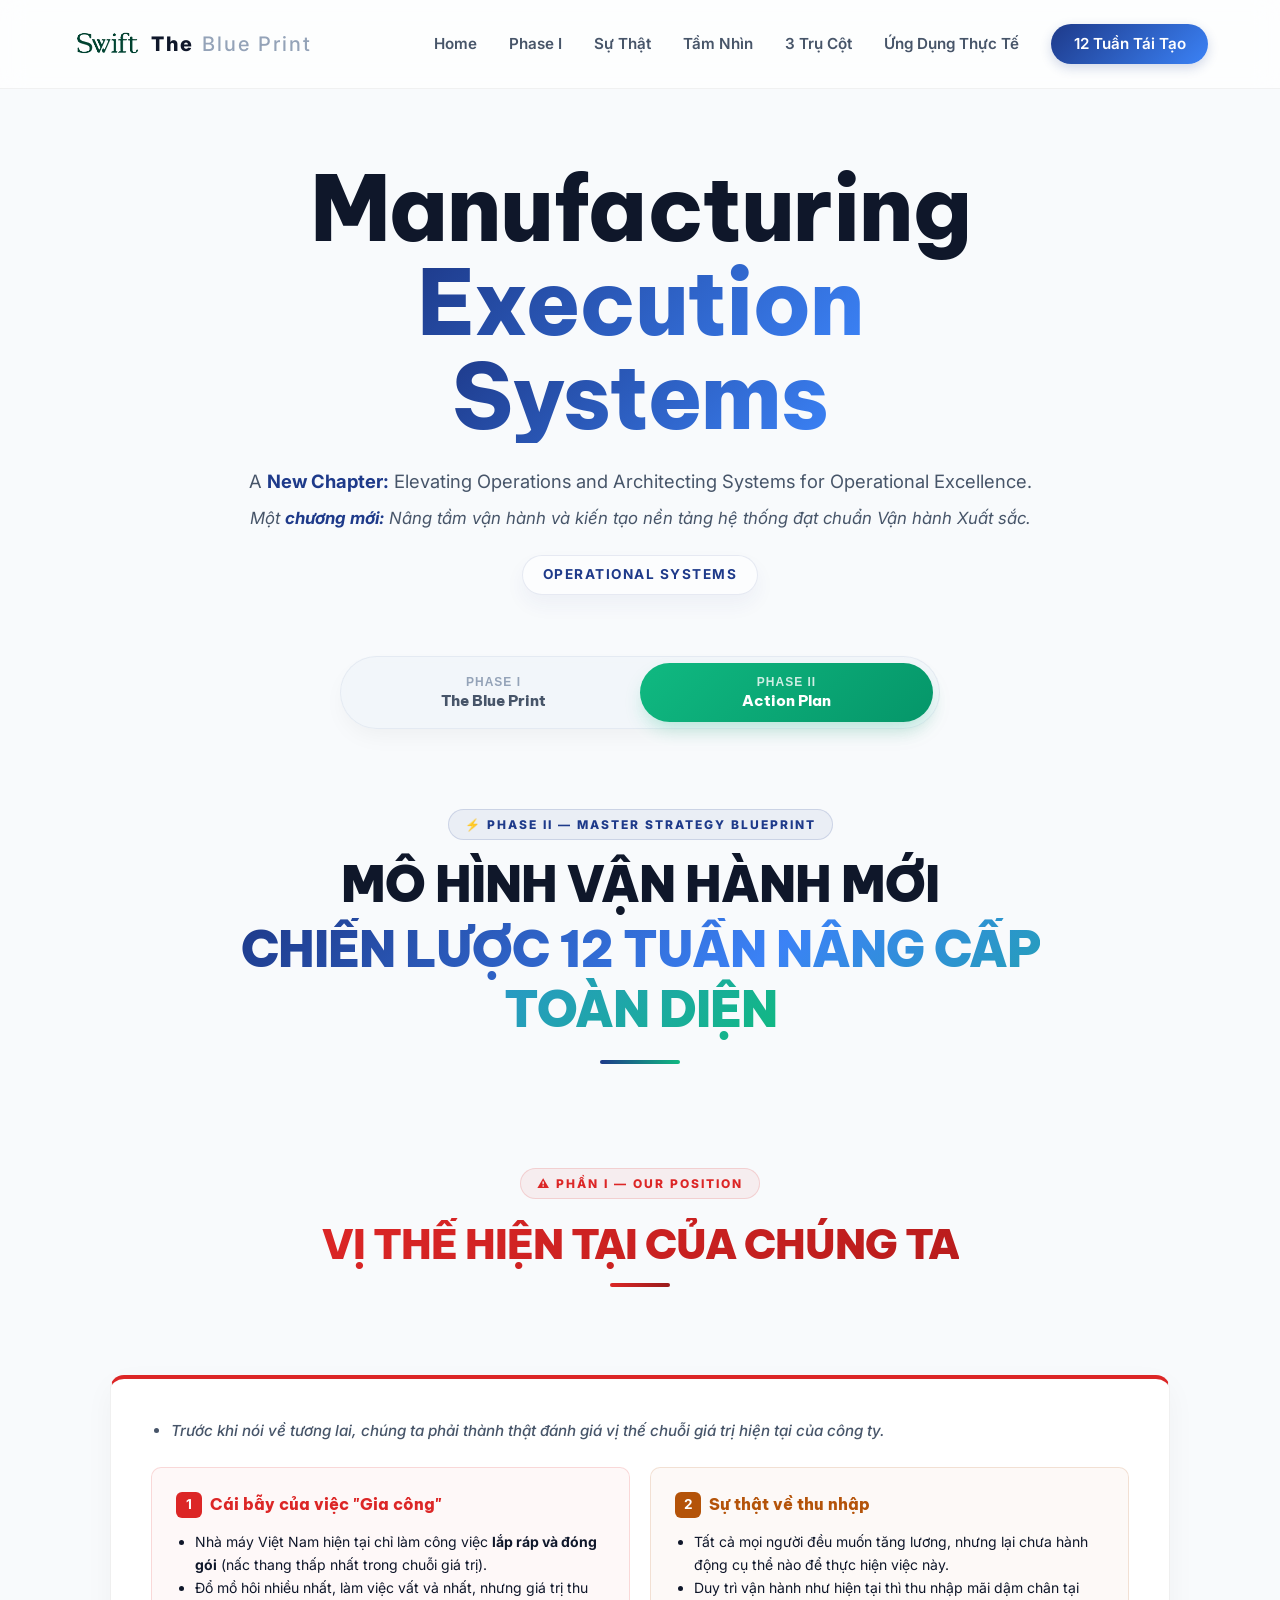
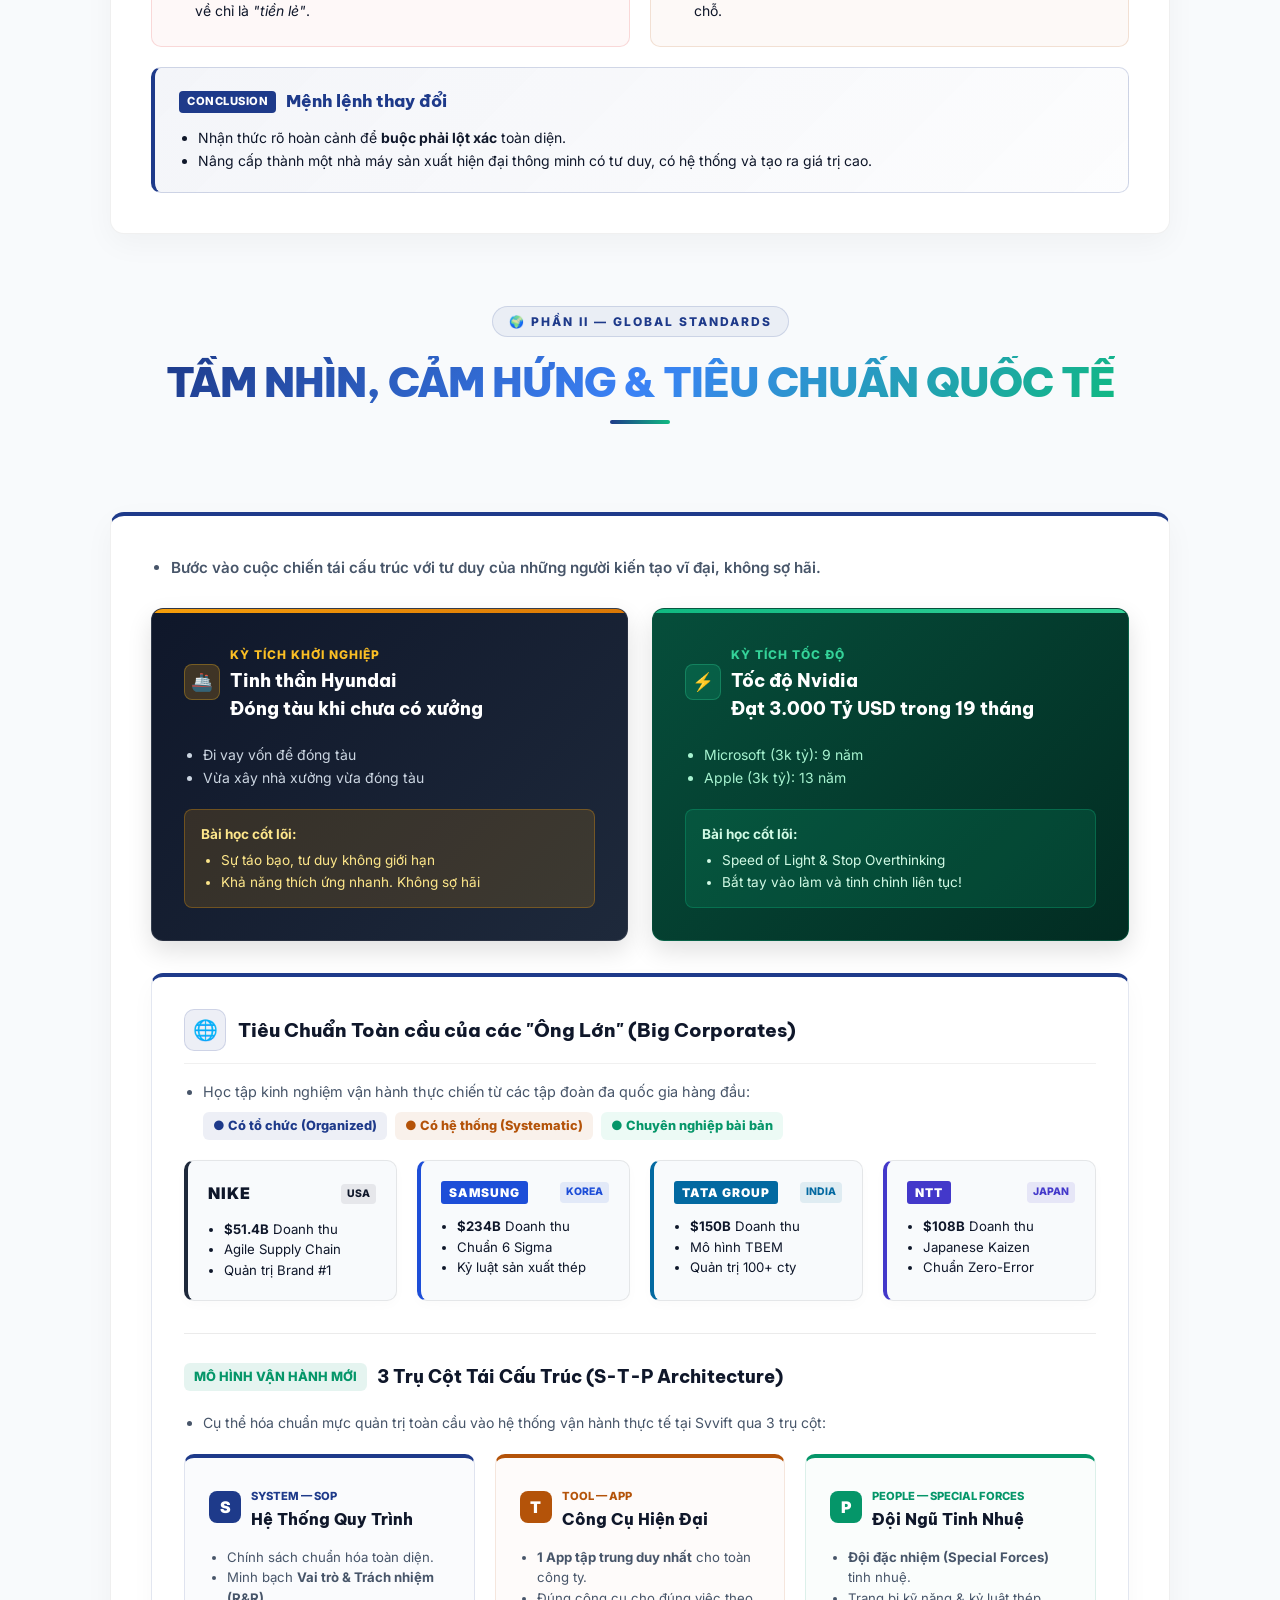
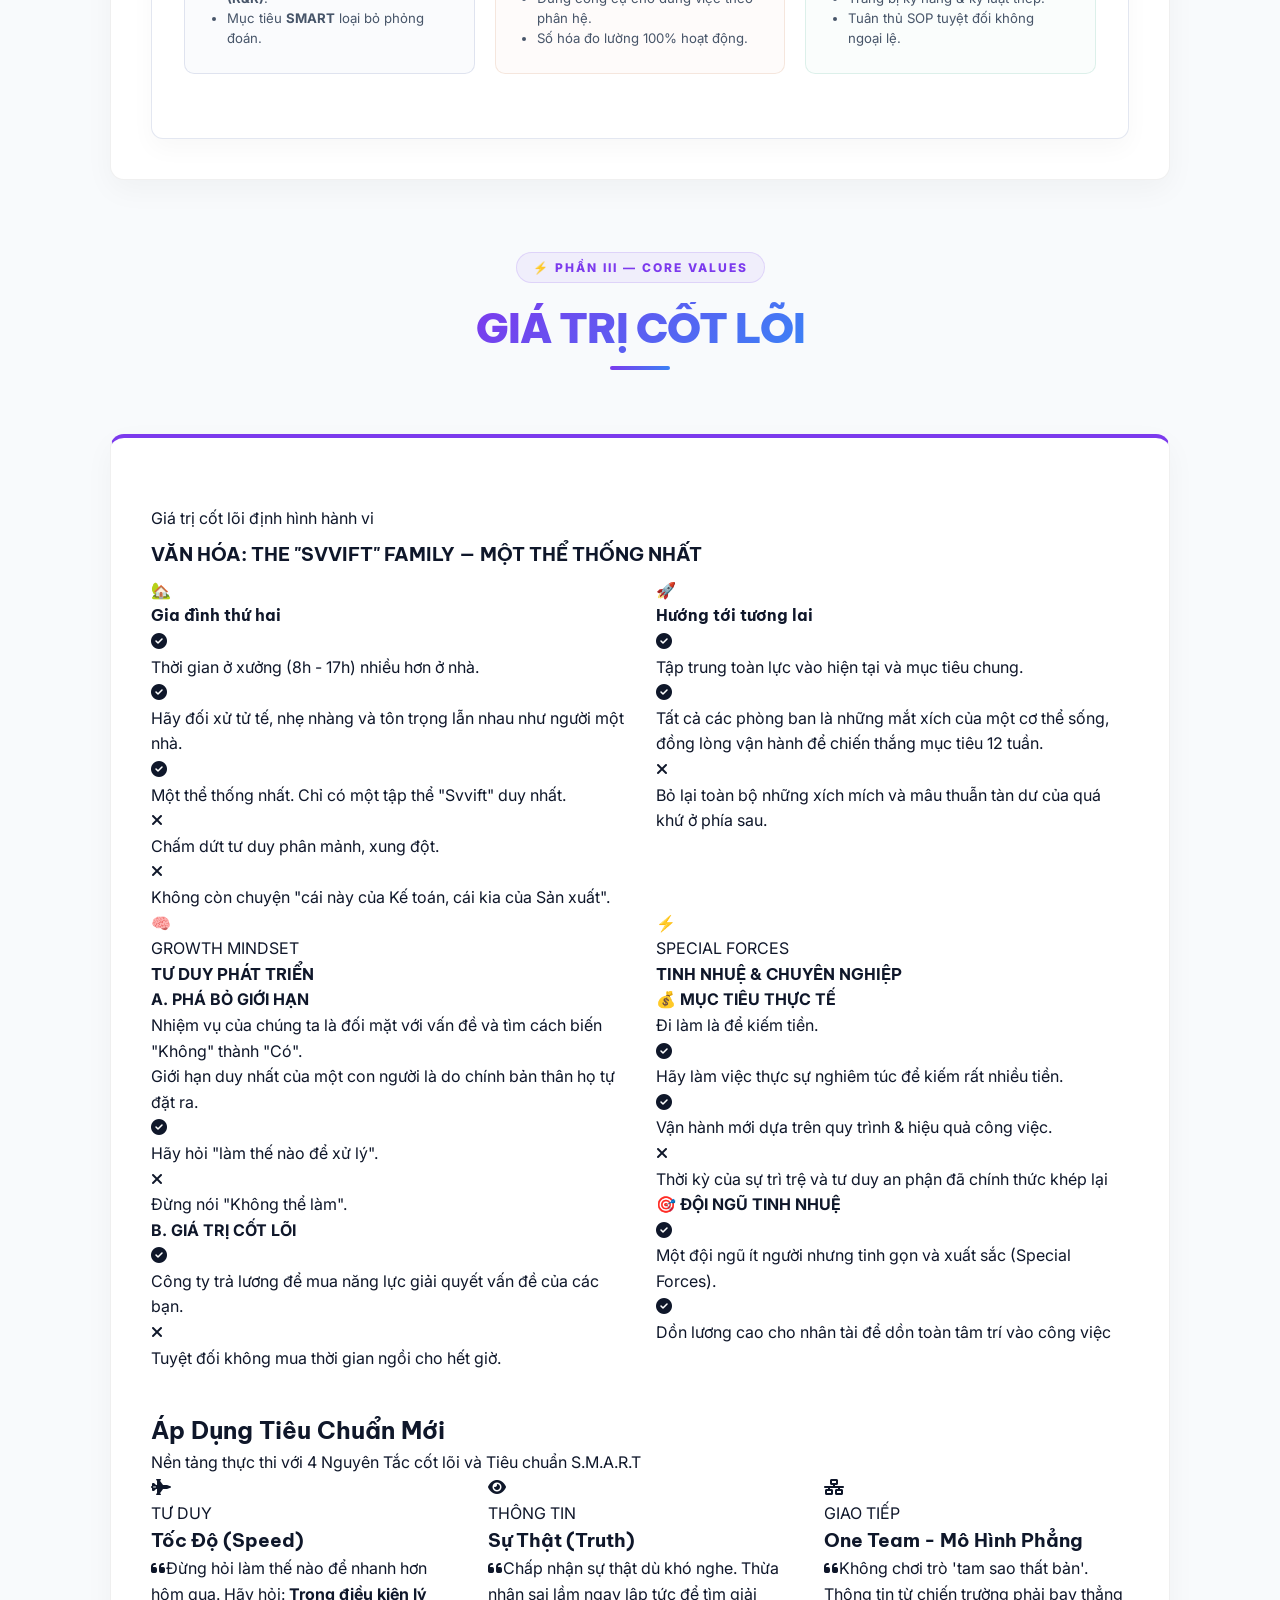
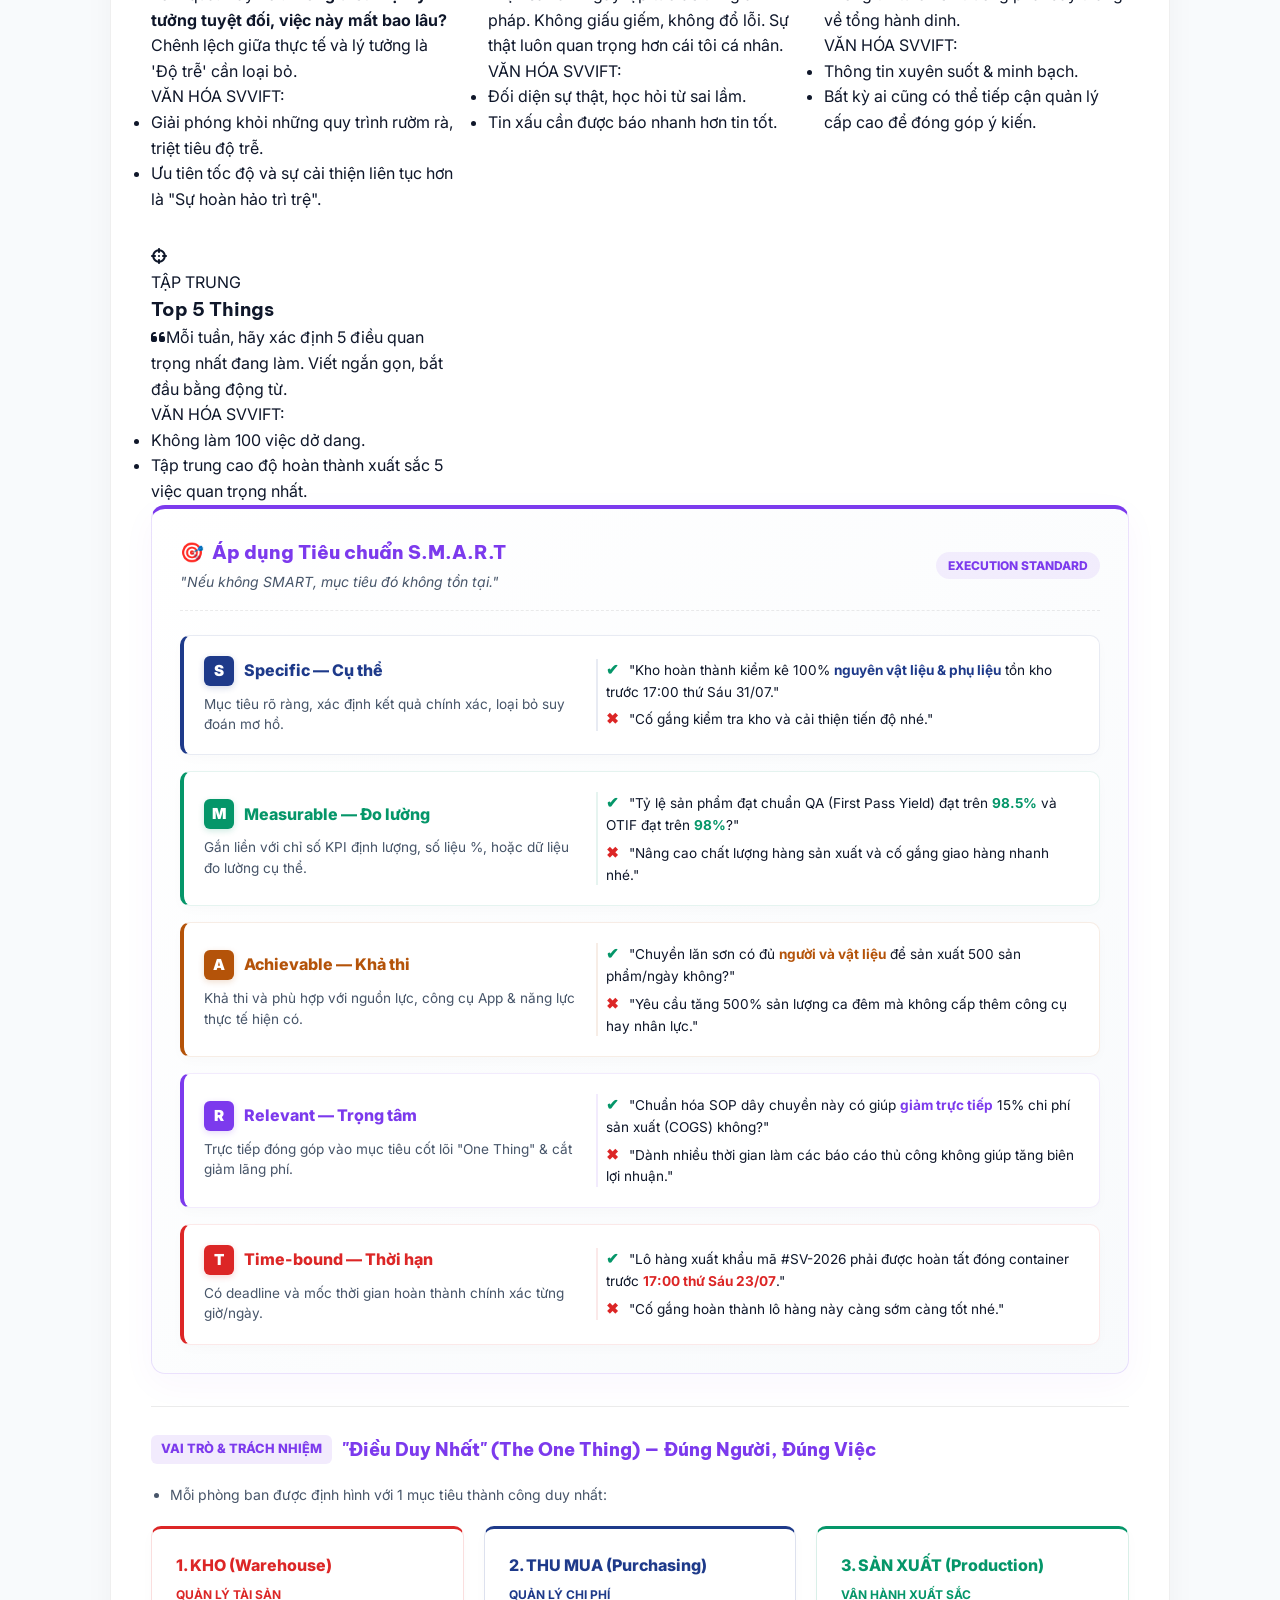
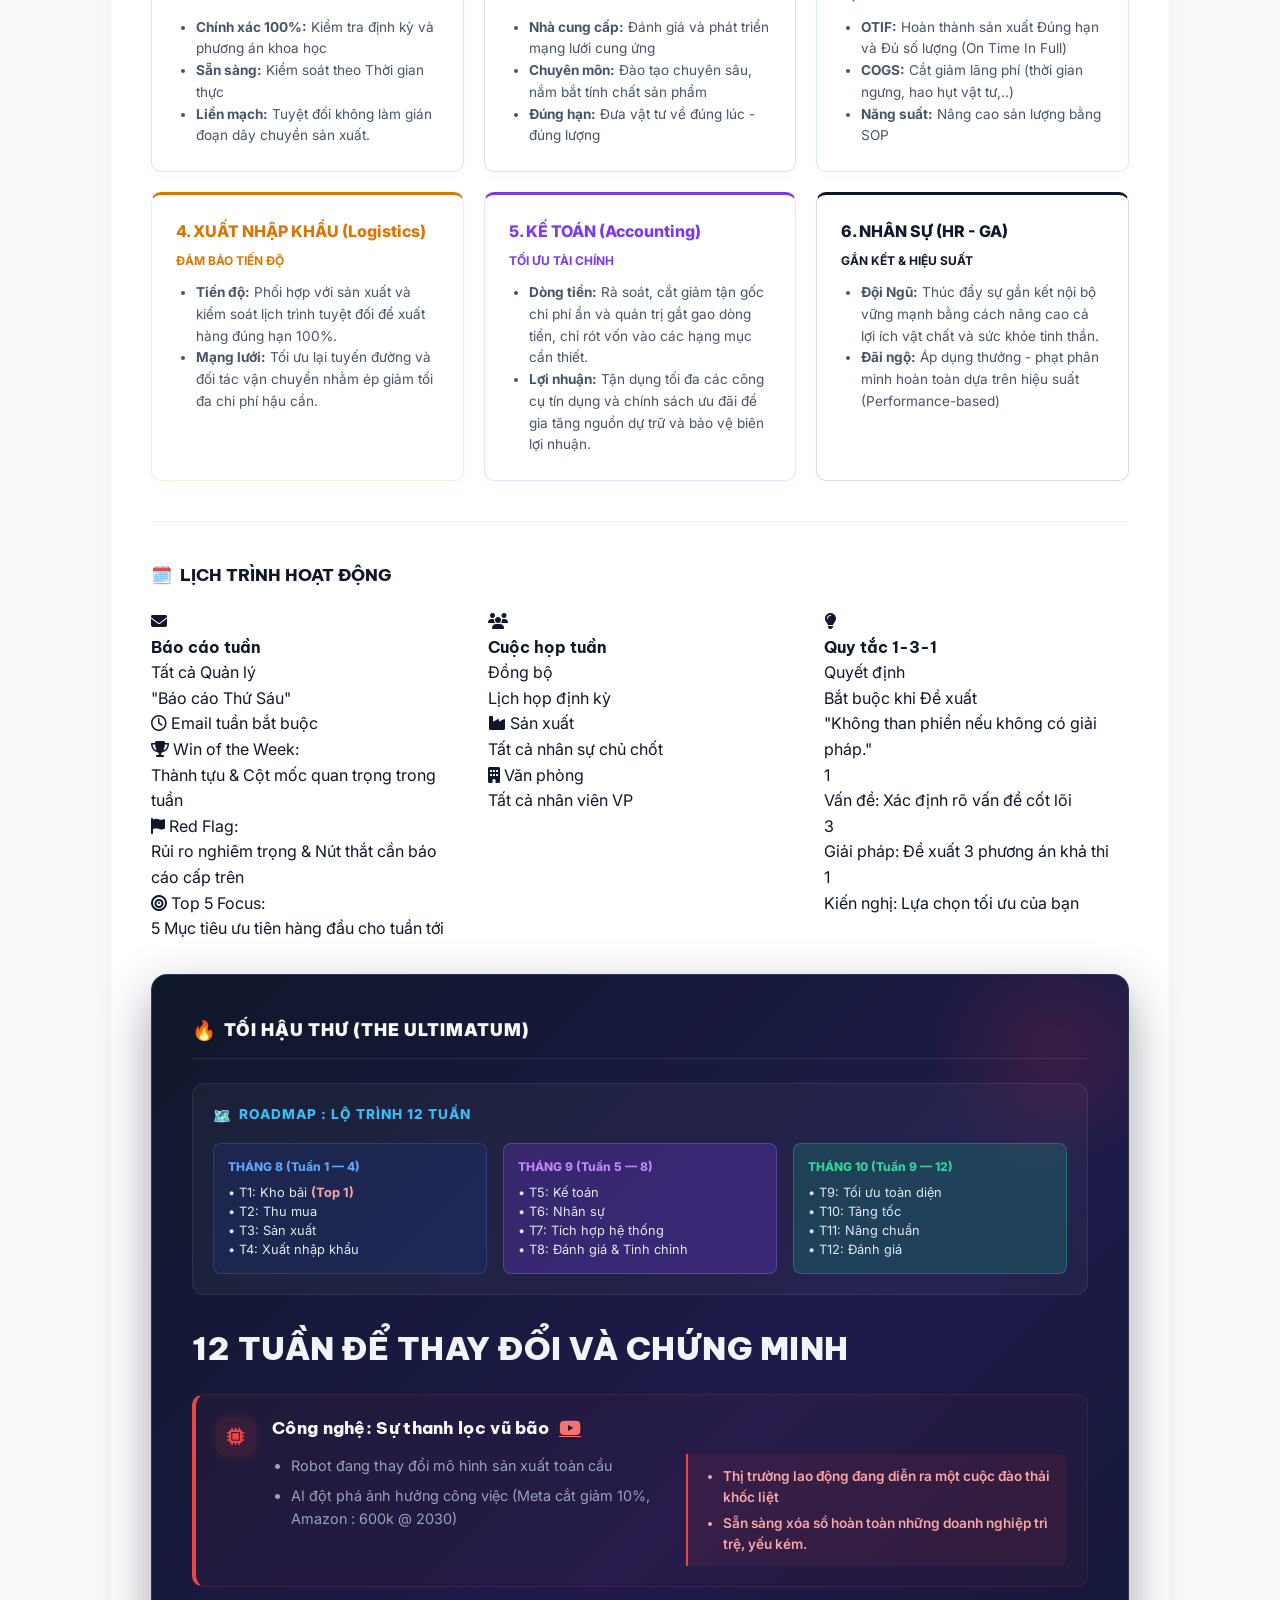
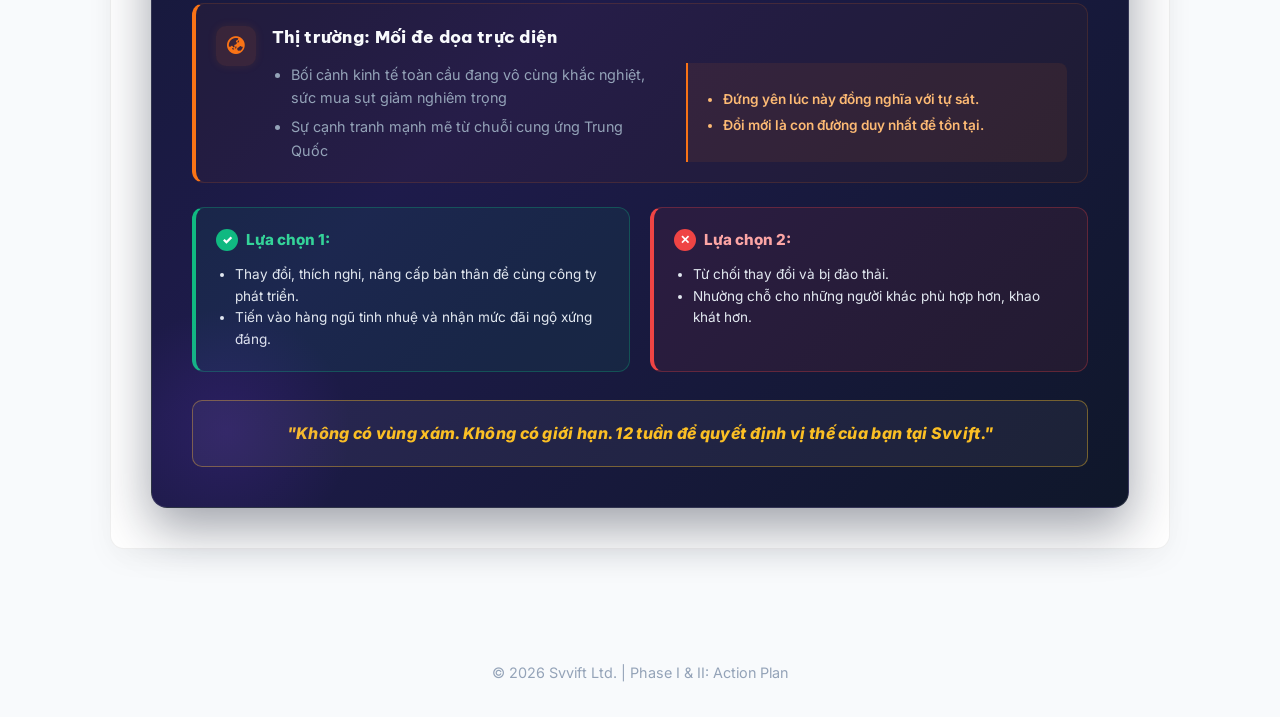
==== commit 2b1b9178: "Update Market card text and remove Status card" ====
--- a/index.html
+++ b/index.html
@@ -1696,10 +1696,14 @@
                                             <div style="flex: 1;">
                                                 <h4 style="margin: 0 0 0.75rem 0; font-size: 1.05rem; font-weight: 800; color: #F8FAFC; letter-spacing: 0.3px;">Thị trường: Mối đe dọa trực diện</h4>
                                                 <div class="grid grid-cols-1 md:grid-cols-2 gap-4 items-center">
-                                                    <p style="margin: 0; font-size: 0.9rem; color: #94A3B8; line-height: 1.6;">Bối cảnh kinh tế toàn cầu đang vô cùng khắc nghiệt.</p>
+                                                    <ul style="margin: 0; padding-left: 1.2rem; font-size: 0.9rem; color: #94A3B8; line-height: 1.6; list-style-type: disc;">
+                                                        <li style="margin-bottom: 0.4rem;">Bối cảnh kinh tế toàn cầu đang vô cùng khắc nghiệt, sức mua sụt giảm nghiêm trọng</li>
+                                                        <li>Sự cạnh tranh mạnh mẽ từ chuỗi cung ứng Trung Quốc</li>
+                                                    </ul>
                                                     <div style="background: rgba(249,115,22,0.08); border-left: 2px solid #F97316; padding: 0.75rem 1rem; border-radius: 0 8px 8px 0; height: 100%; display: flex; align-items: center;">
                                                         <ul style="margin: 0; padding-left: 1.2rem; font-size: 0.85rem; color: #FDBA74; font-weight: 600; line-height: 1.5; list-style-type: disc;">
-                                                            <li>Sự trỗi dậy mạnh mẽ của chuỗi cung ứng Trung Quốc cùng làn sóng các sản phẩm thay thế đang trực tiếp cướp đi thị phần và đe dọa sự sống còn của chúng ta.</li>
+                                                            <li style="margin-bottom: 0.4rem;">Đứng yên lúc này đồng nghĩa với tự sát.</li>
+                                                            <li>Đổi mới là con đường duy nhất để tồn tại.</li>
                                                         </ul>
                                                     </div>
                                                 </div>
@@ -1707,25 +1711,7 @@
                                         </div>
                                     </div>
 
-                                    <!-- Card 3 -->
-                                    <div style="background: rgba(220,38,38,0.08); border: 1px solid rgba(220,38,38,0.25); border-left: 4px solid #DC2626; border-radius: 12px; padding: 1.25rem; transition: transform 0.2s;" class="hover:scale-[1.01]">
-                                        <div style="display: flex; align-items: flex-start; gap: 1rem;">
-                                            <div style="background: rgba(220,38,38,0.2); width: 40px; height: 40px; border-radius: 10px; display: flex; align-items: center; justify-content: center; flex-shrink: 0; margin-top: 2px; box-shadow: 0 0 15px rgba(220,38,38,0.2);">
-                                                <i class="fas fa-exclamation-triangle" style="color: #F87171; font-size: 1.1rem;"></i>
-                                            </div>
-                                            <div style="flex: 1;">
-                                                <h4 style="margin: 0 0 0.75rem 0; font-size: 1.05rem; font-weight: 800; color: #F8FAFC; letter-spacing: 0.3px;">Hiện trạng : Thay đổi</h4>
-                                                <div class="grid grid-cols-1 md:grid-cols-2 gap-4 items-center">
-                                                    <p style="margin: 0; font-size: 0.925rem; color: #FCA5A5; line-height: 1.6;">Đứng yên lúc này đồng nghĩa với tự sát.</p>
-                                                    <div style="background: rgba(220,38,38,0.15); border-left: 2px solid #DC2626; padding: 0.75rem 1rem; border-radius: 0 8px 8px 0; height: 100%; display: flex; align-items: center;">
-                                                        <ul style="margin: 0; padding-left: 1.2rem; font-size: 0.925rem; color: #FECACA; font-weight: 600; line-height: 1.6; list-style-type: disc;">
-                                                            <li>Đổi mới không còn là một lựa chọn để tốt hơn, mà là con đường duy nhất để tồn tại.</li>
-                                                        </ul>
-                                                    </div>
-                                                </div>
-                                            </div>
-                                        </div>
-                                    </div>
+
                                 </div>
                             </div>
 
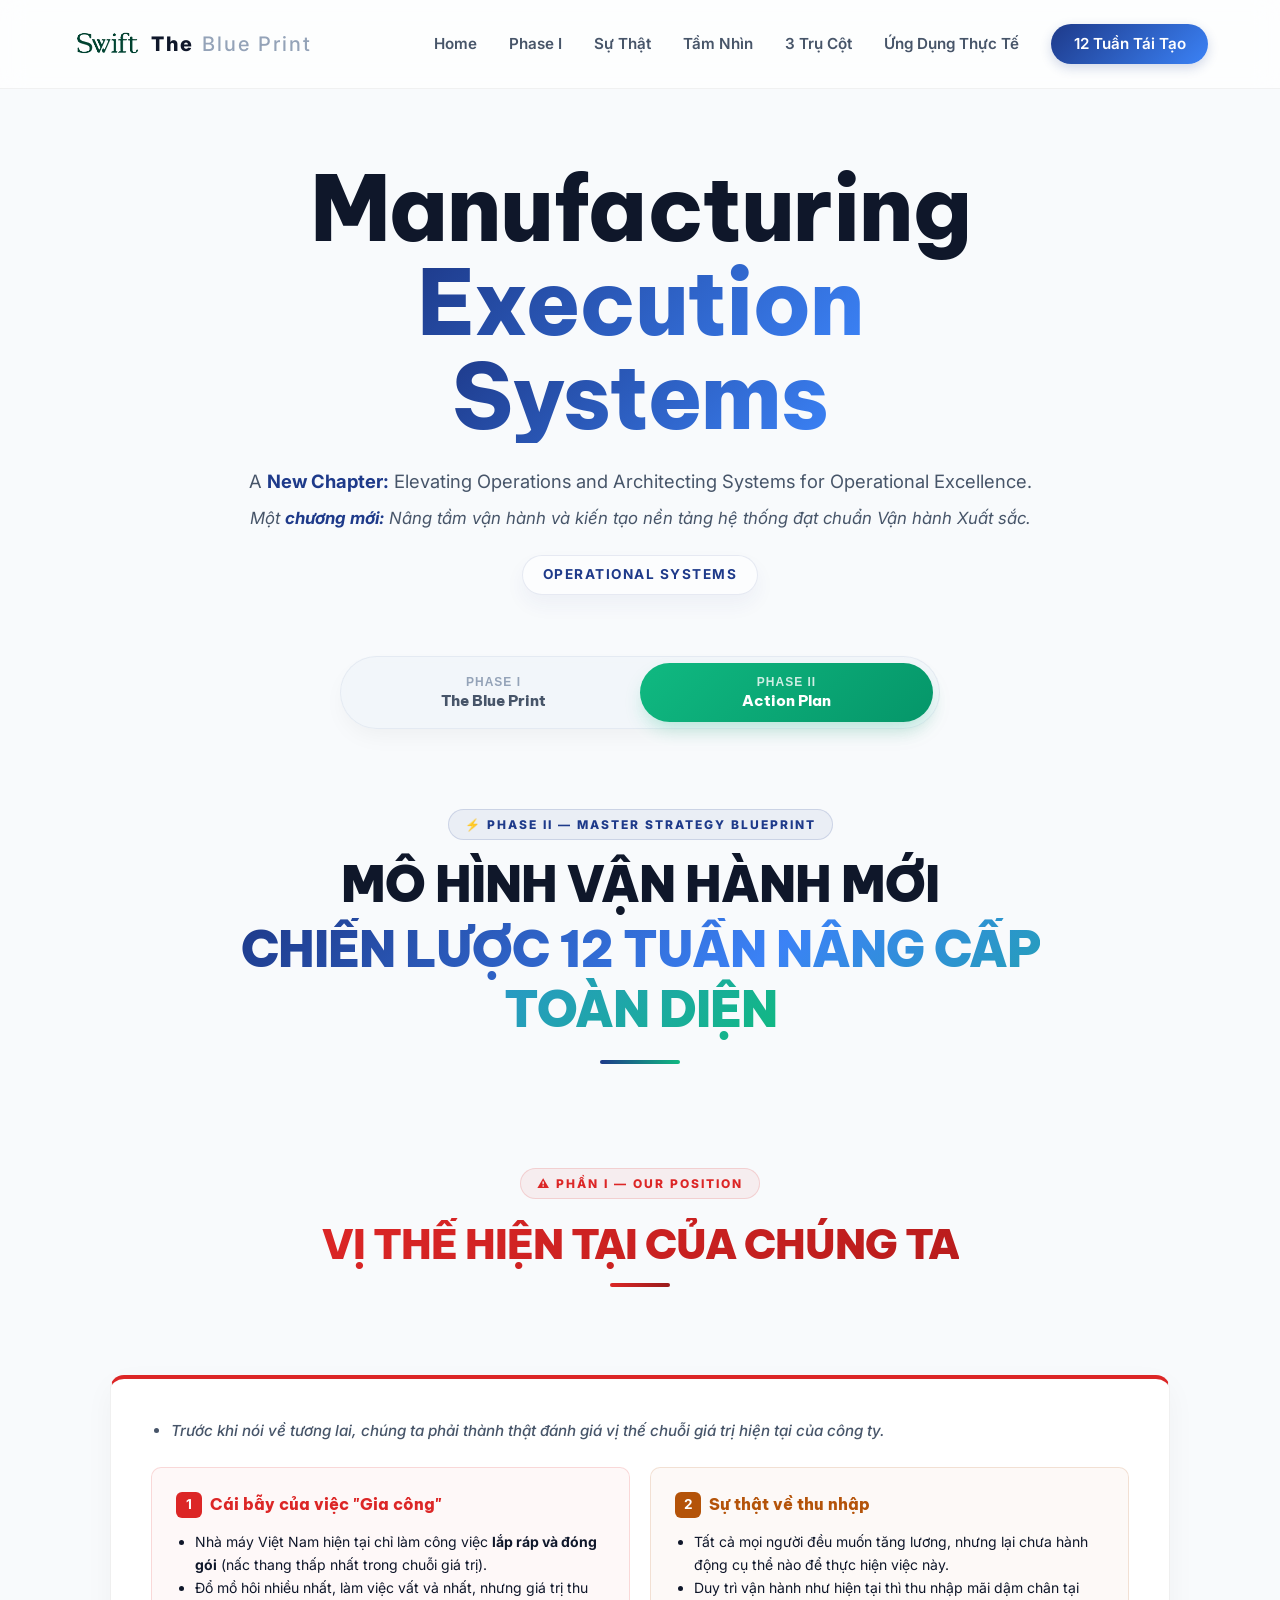
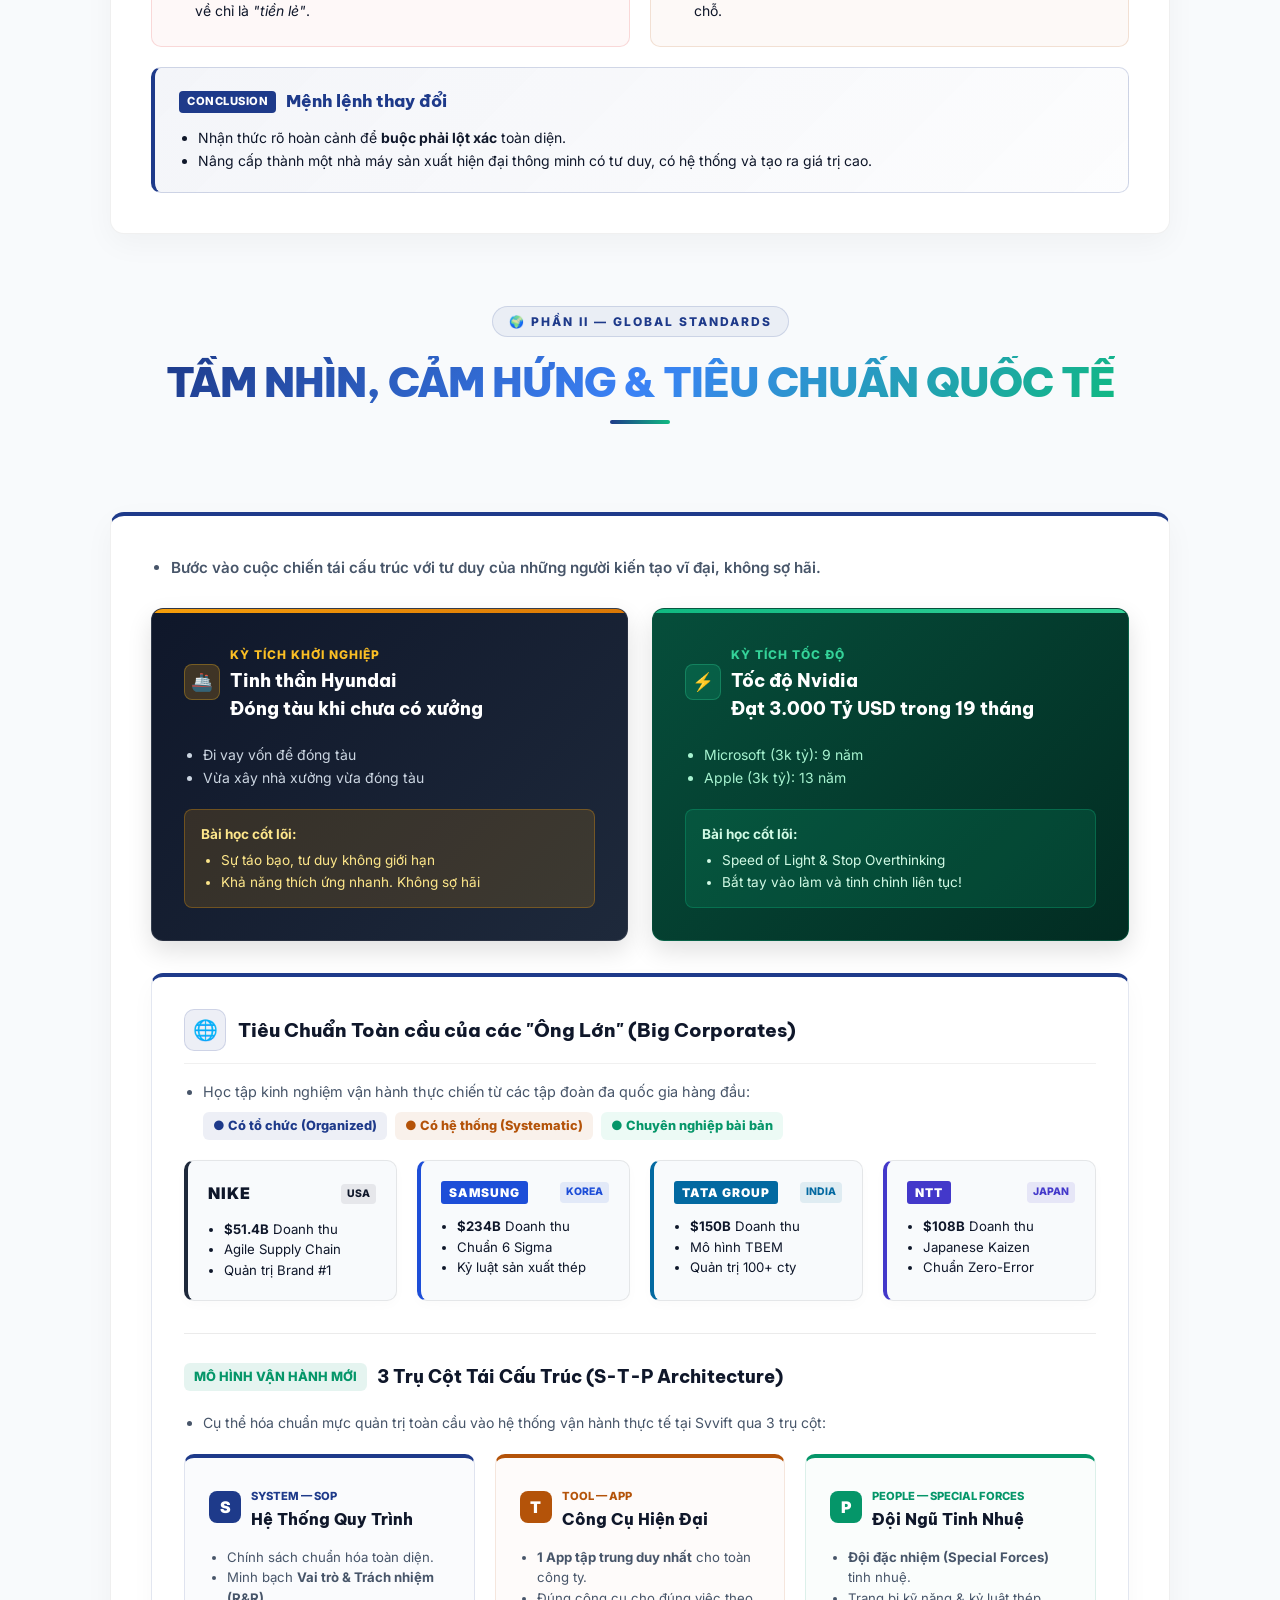
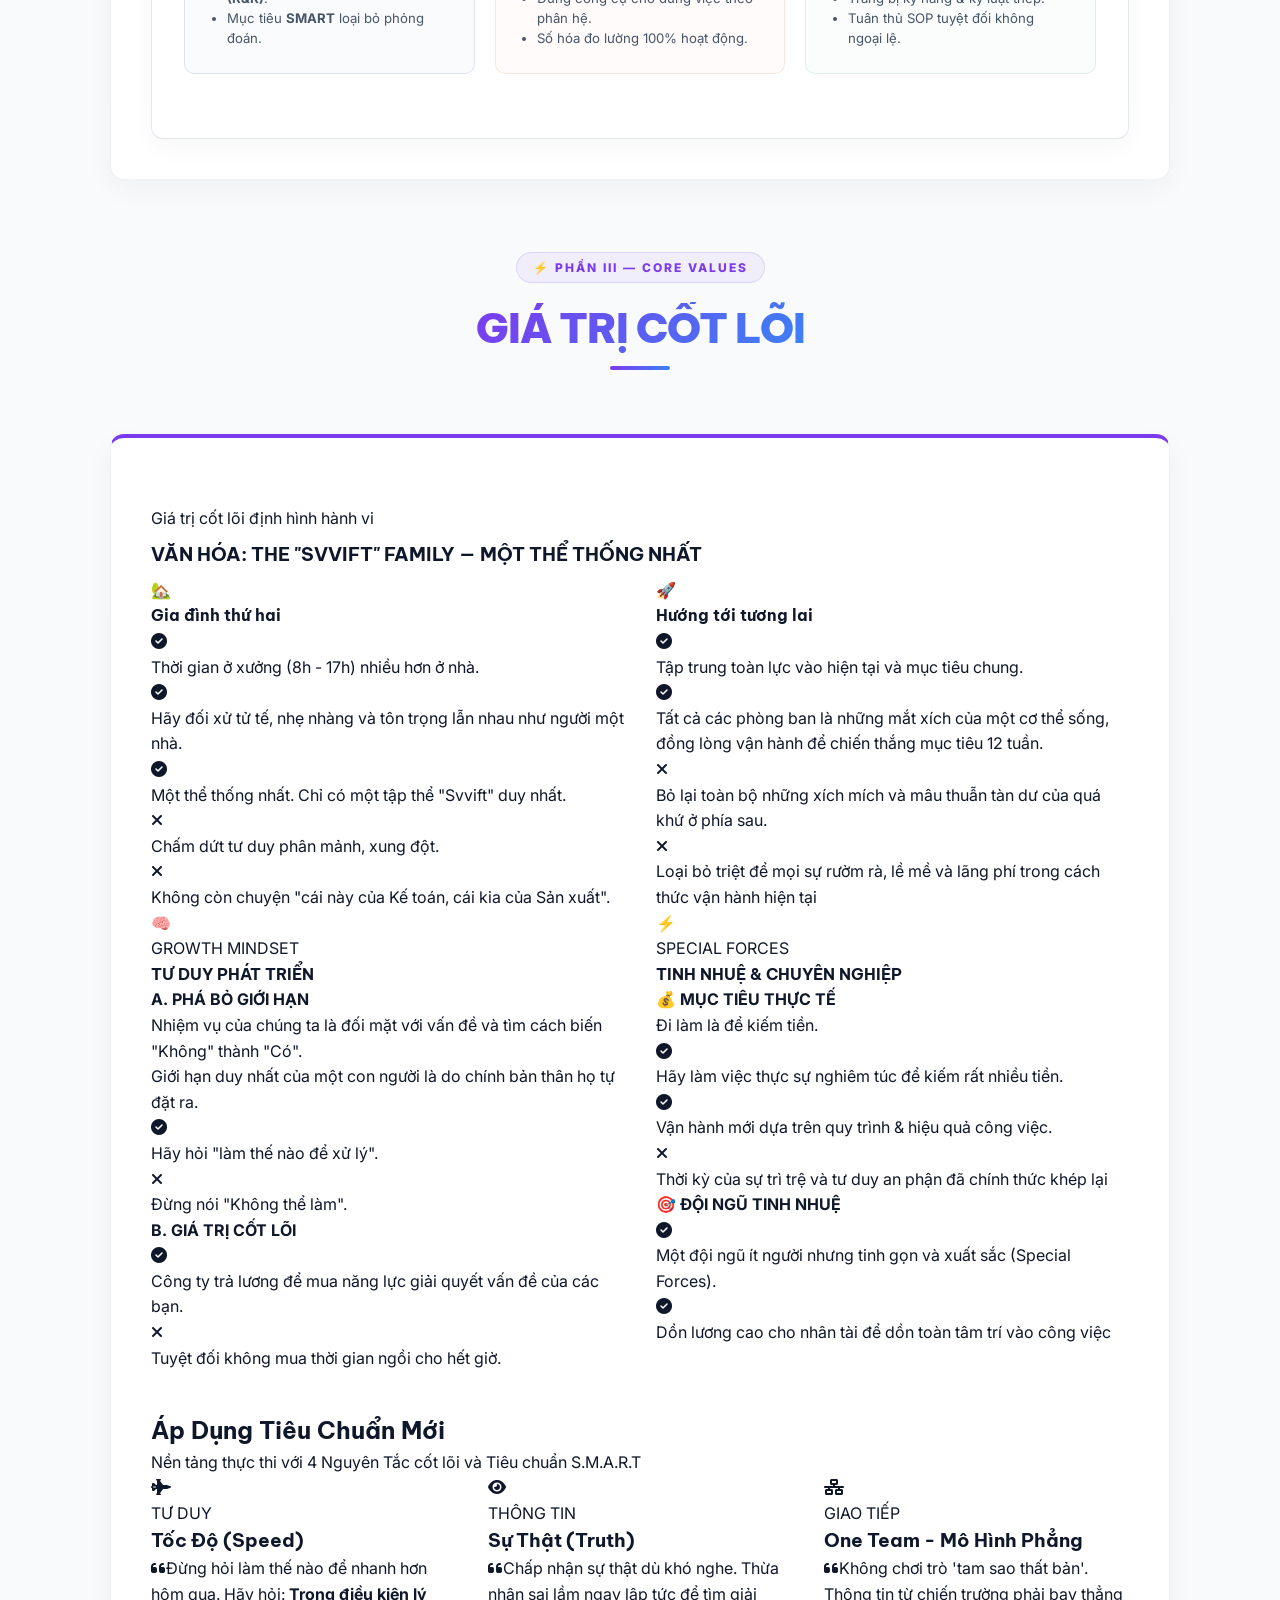
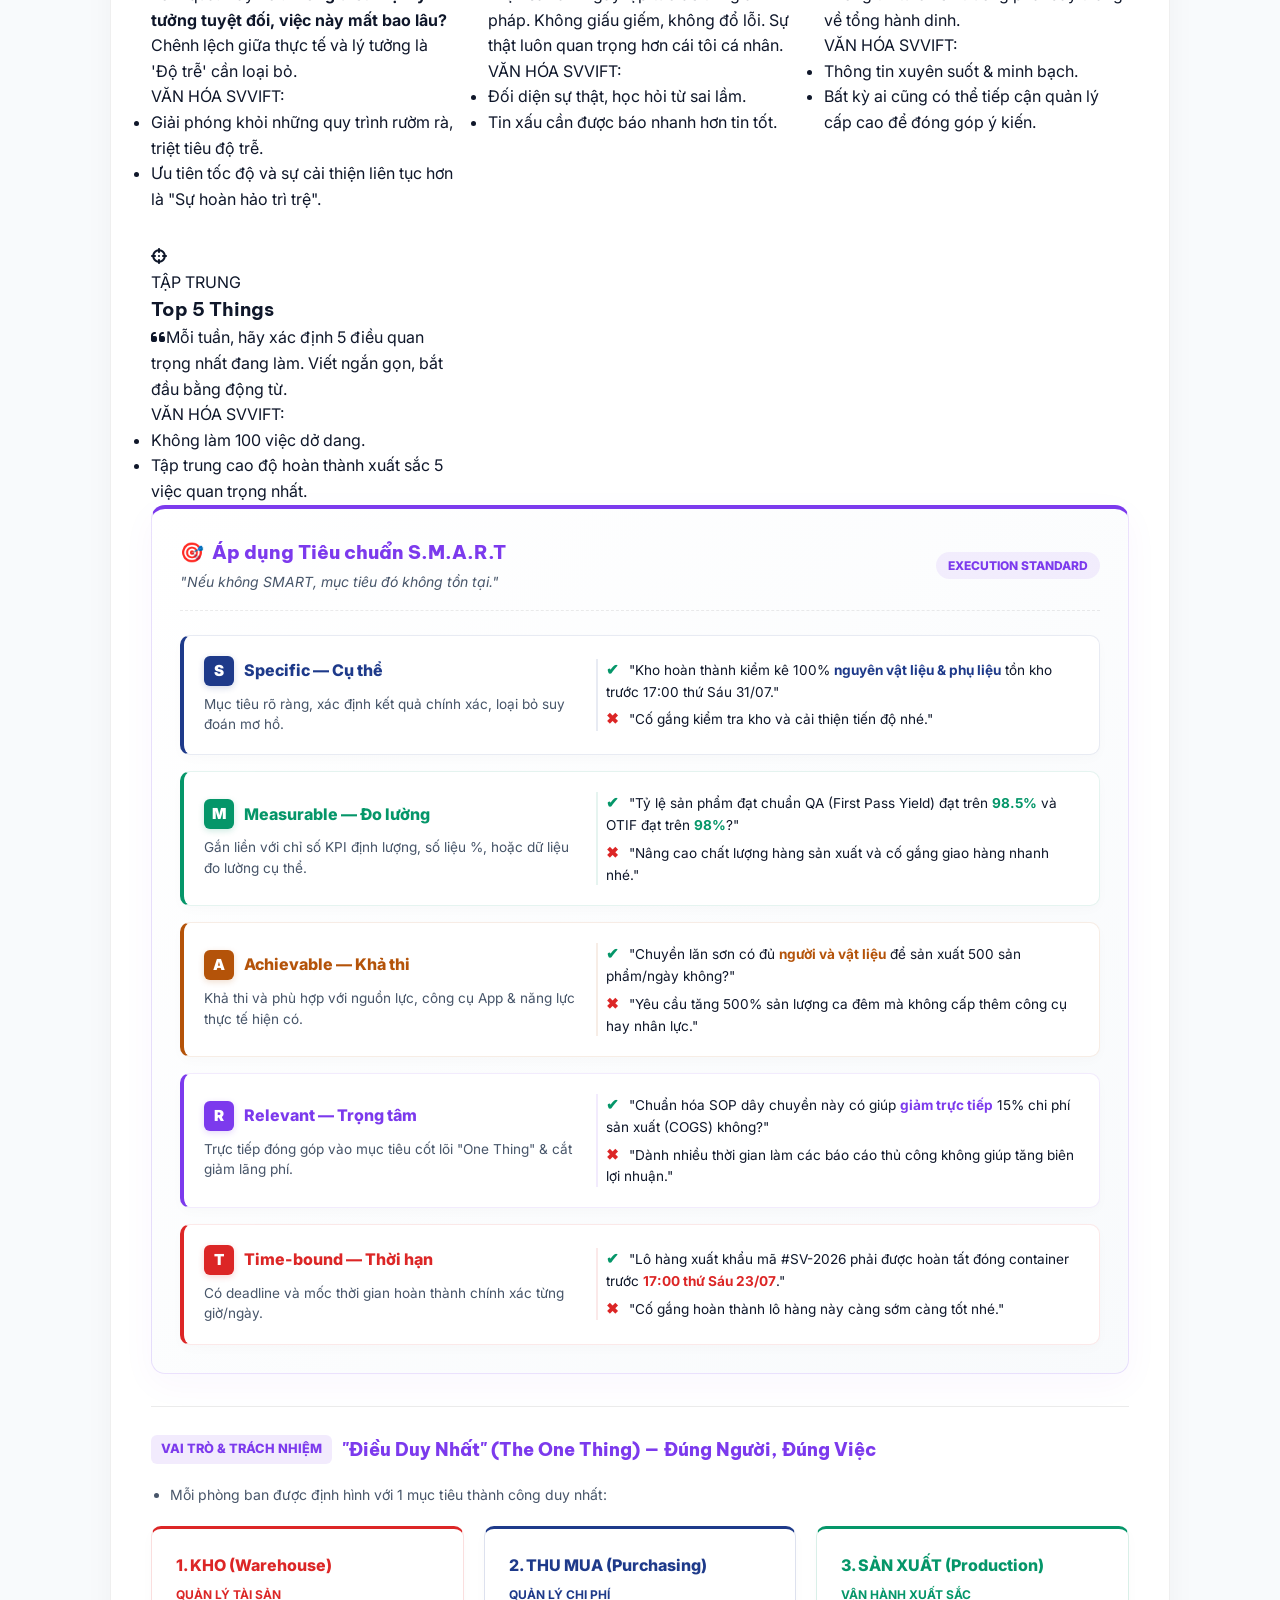
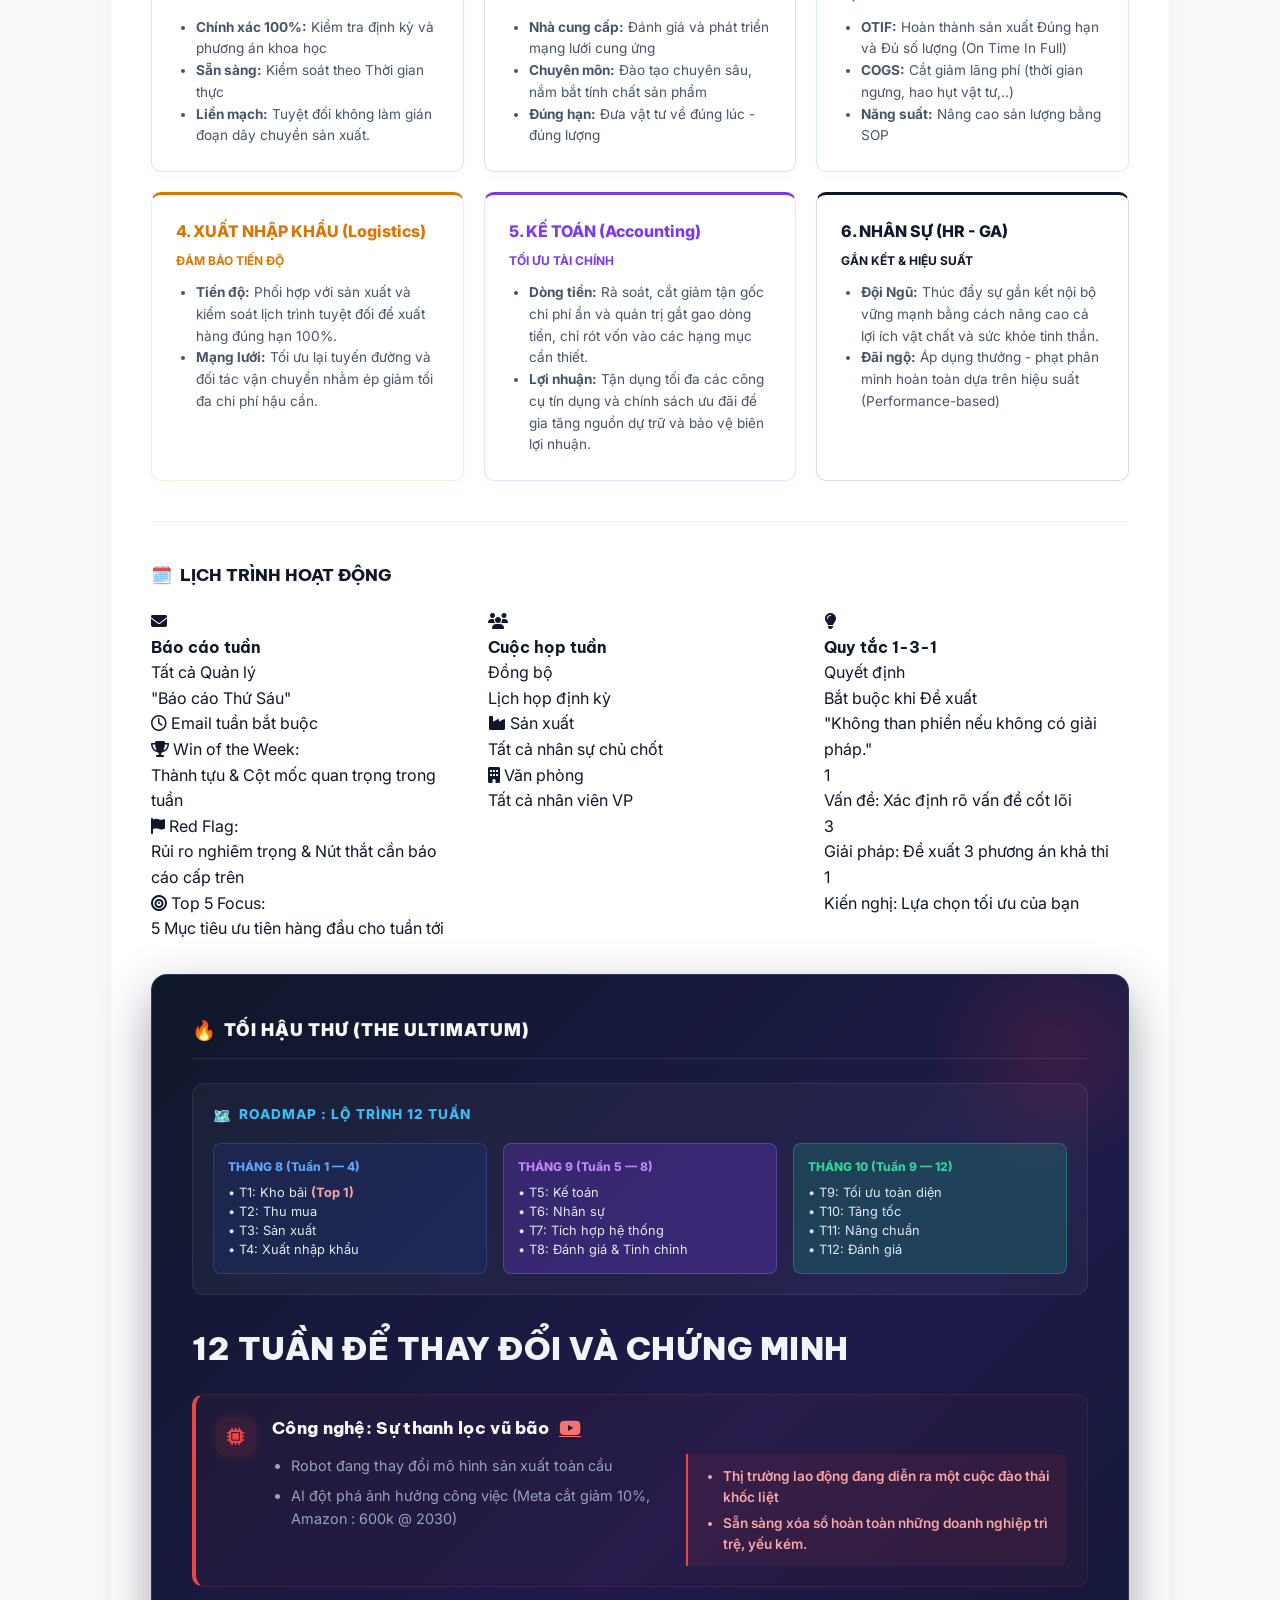
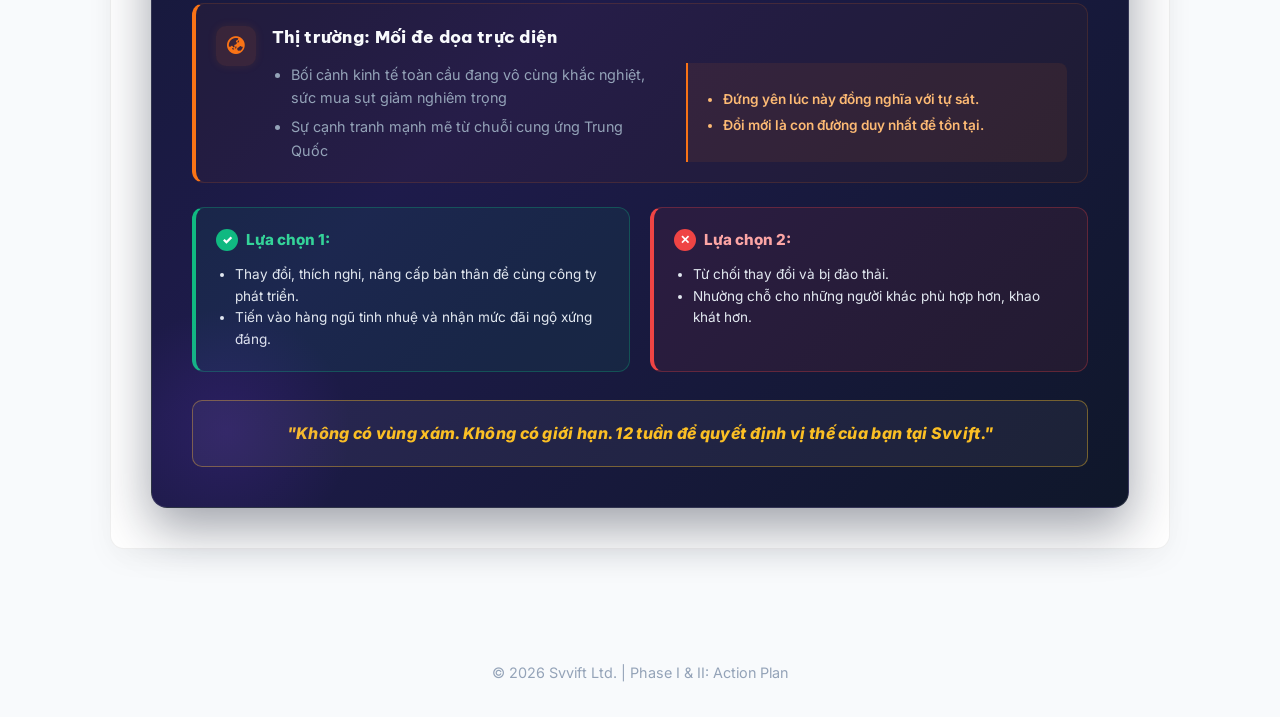
==== commit 36d33fdd: "Add new 'x' bullet point in Huong toi tuong lai" ====
--- a/index.html
+++ b/index.html
@@ -1024,6 +1024,10 @@
                                                     <div class="text-red-500"><i class="fas fa-times text-[12px]"></i></div>
                                                     <p class="text-[13px] font-medium text-slate-600 leading-snug">Bỏ lại toàn bộ những xích mích và mâu thuẫn tàn dư của quá khứ ở phía sau.</p>
                                                 </div>
+                                                <div class="flex items-center gap-3 mt-2">
+                                                    <div class="text-red-500"><i class="fas fa-times text-[12px]"></i></div>
+                                                    <p class="text-[13px] font-medium text-slate-600 leading-snug">Loại bỏ triệt để mọi sự rườm rà, lề mề và lãng phí trong cách thức vận hành hiện tại</p>
+                                                </div>
                                             </div>
                                         </div>
                                     </div>
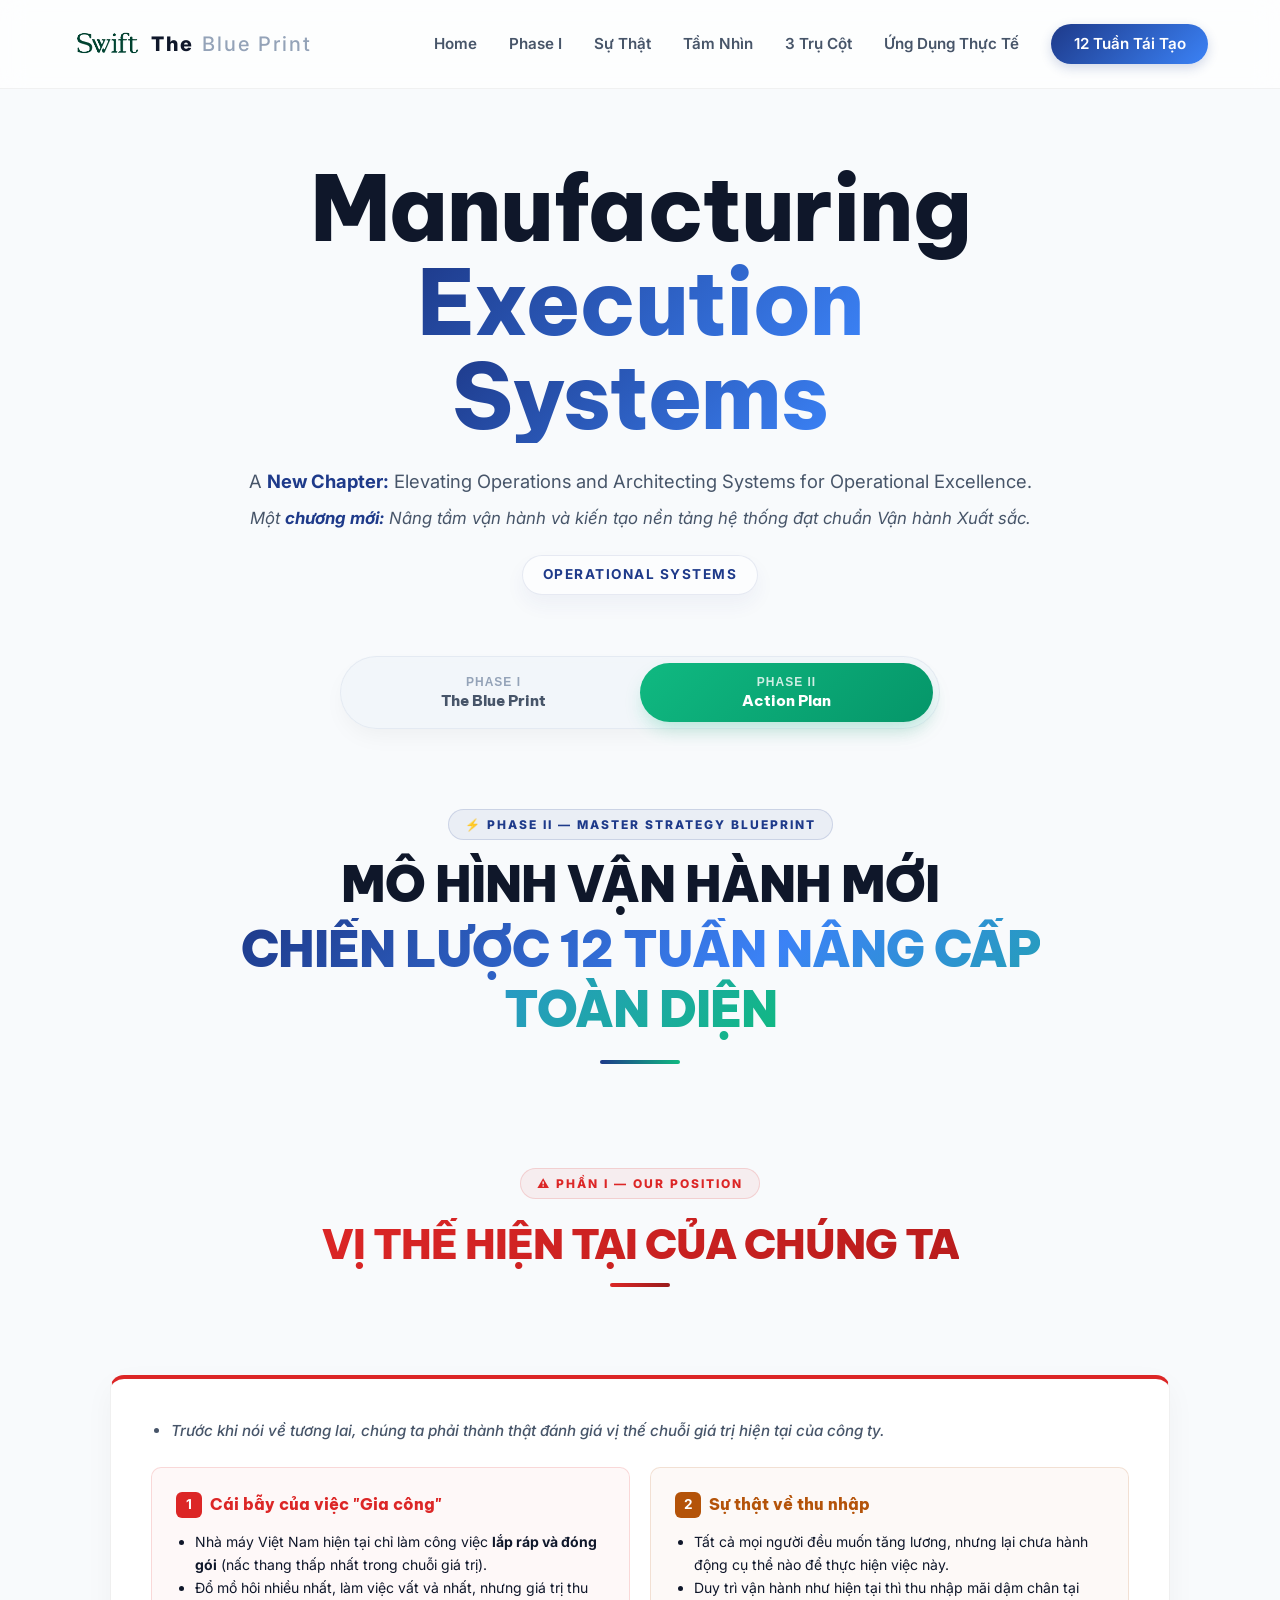
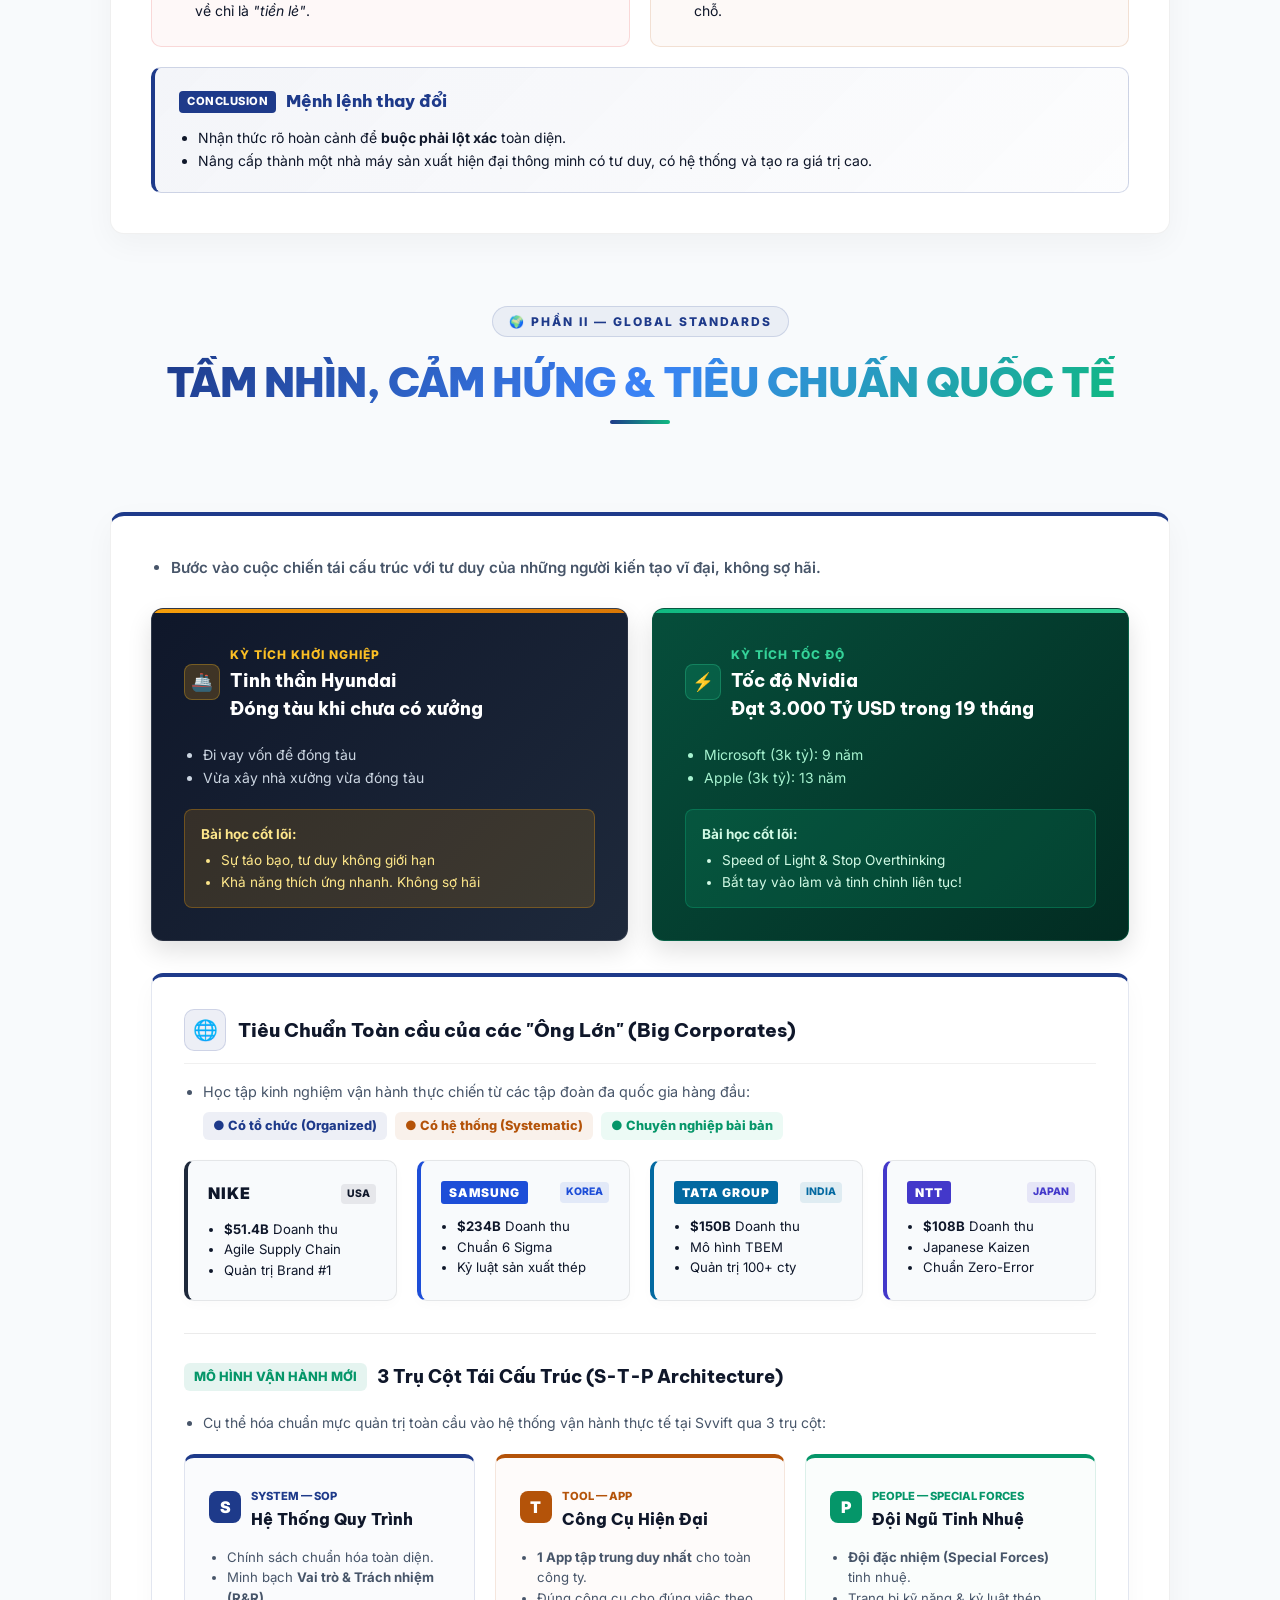
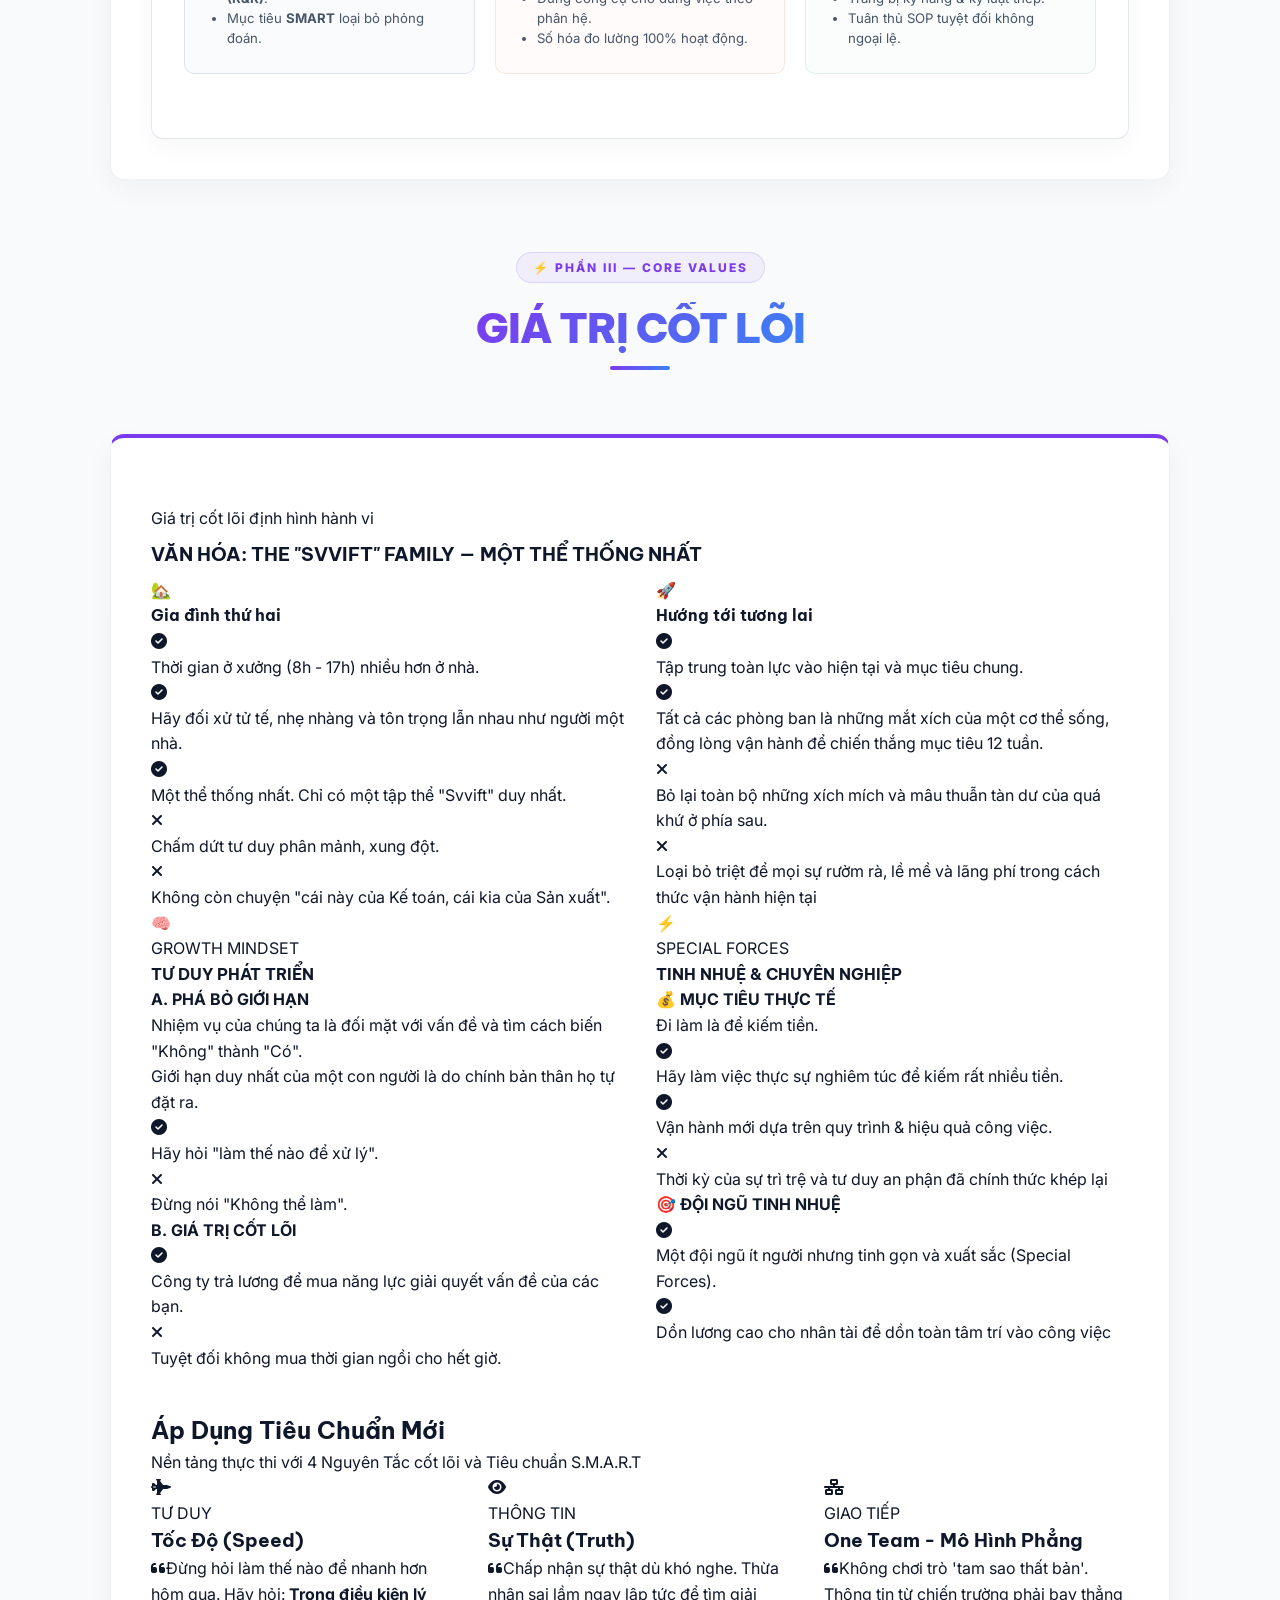
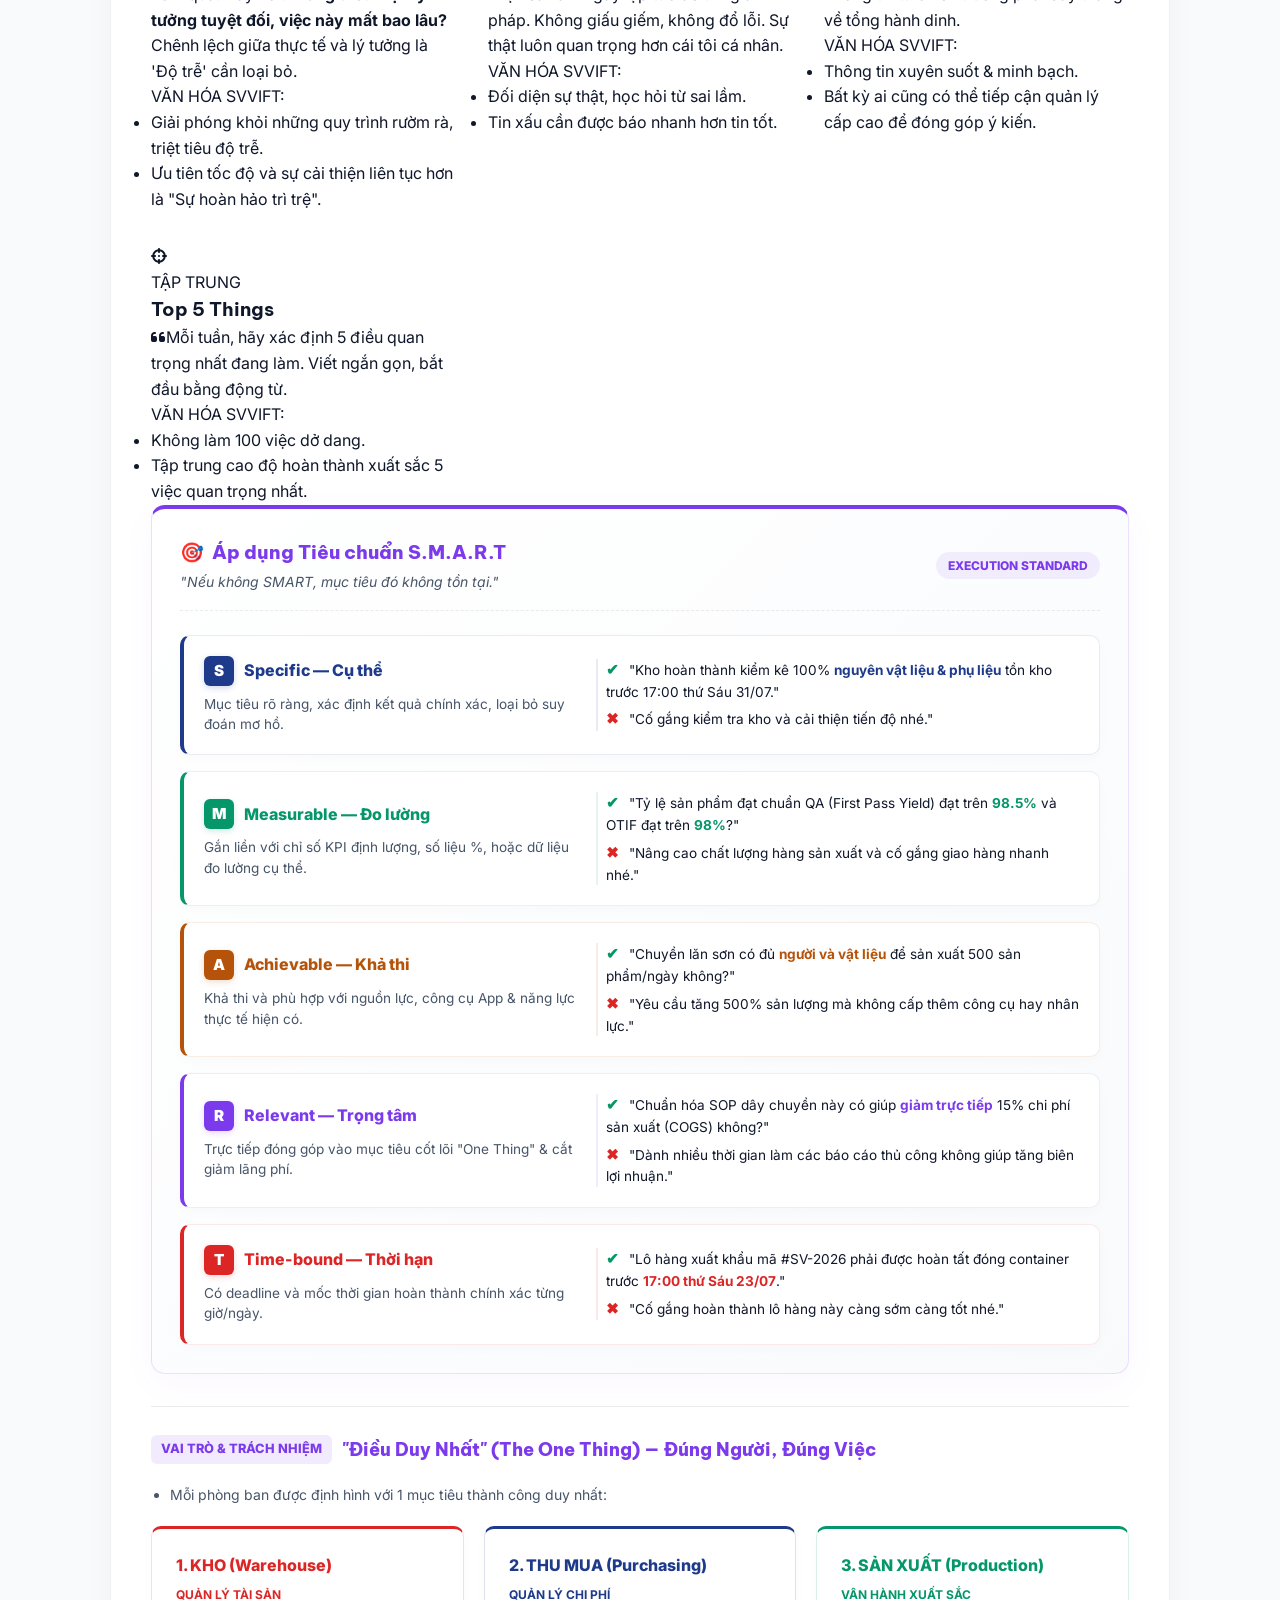
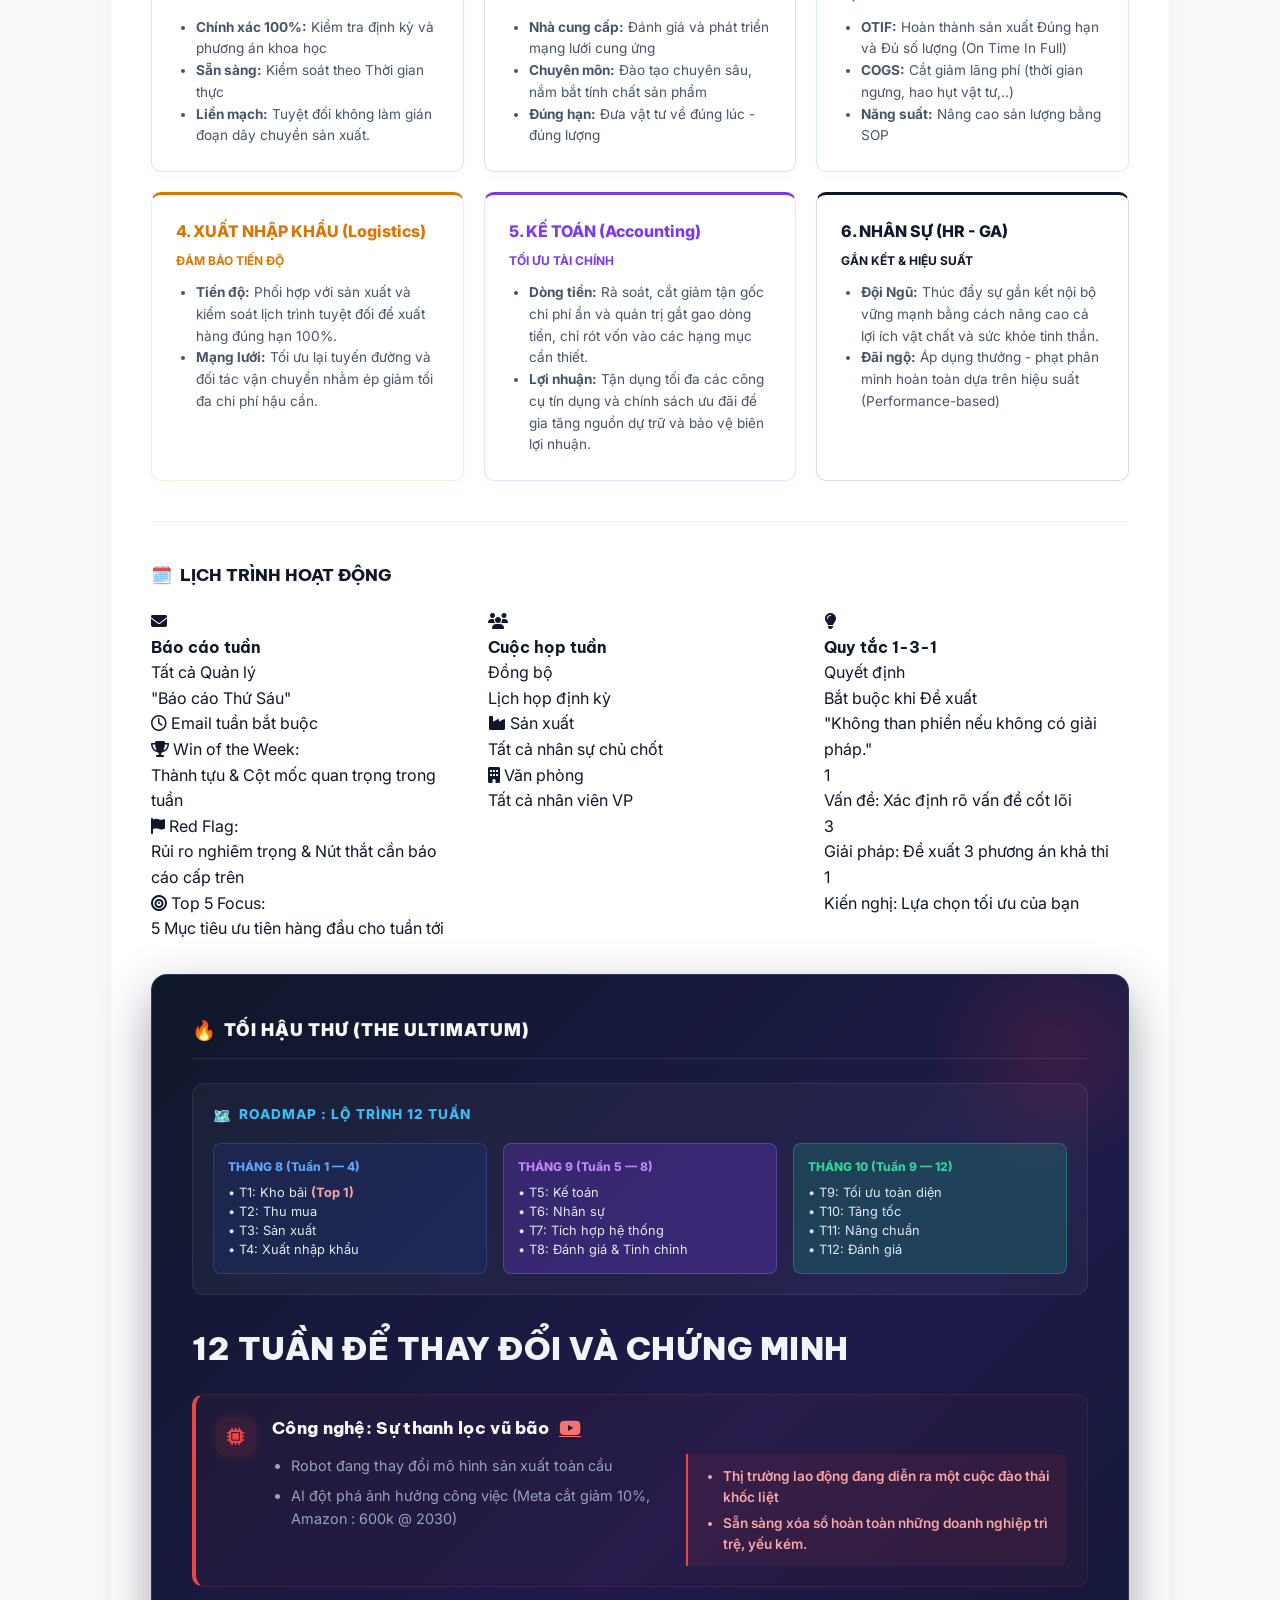
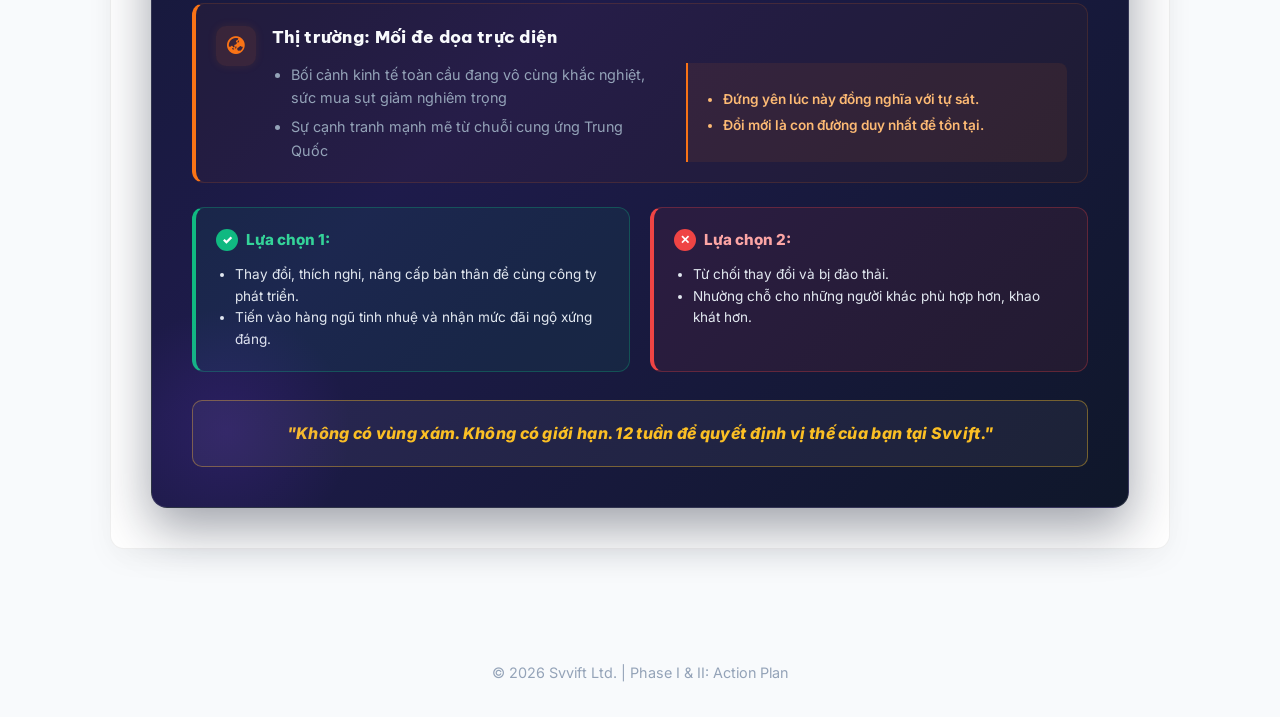
==== commit c5b8eead: "Remove 'ca đêm' from production requirement" ====
--- a/index.html
+++ b/index.html
@@ -1333,7 +1333,7 @@
                                                 <span style="color: #059669; font-weight: 900; font-size: 0.95rem; margin-right: 6px;">&#10004;</span> "Chuyền lăn sơn có đủ <strong style="color: #B45309;">người và vật liệu</strong> để sản xuất 500 sản phẩm/ngày không?"
                                             </div>
                                             <div style="font-size: 0.85rem; line-height: 1.5; color: var(--text-primary);">
-                                                <span style="color: #DC2626; font-weight: 900; font-size: 0.95rem; margin-right: 6px;">&#10006;</span> "Yêu cầu tăng 500% sản lượng ca đêm mà không cấp thêm công cụ hay nhân lực."
+                                                <span style="color: #DC2626; font-weight: 900; font-size: 0.95rem; margin-right: 6px;">&#10006;</span> "Yêu cầu tăng 500% sản lượng mà không cấp thêm công cụ hay nhân lực."
                                             </div>
                                         </div>
                                     </div>
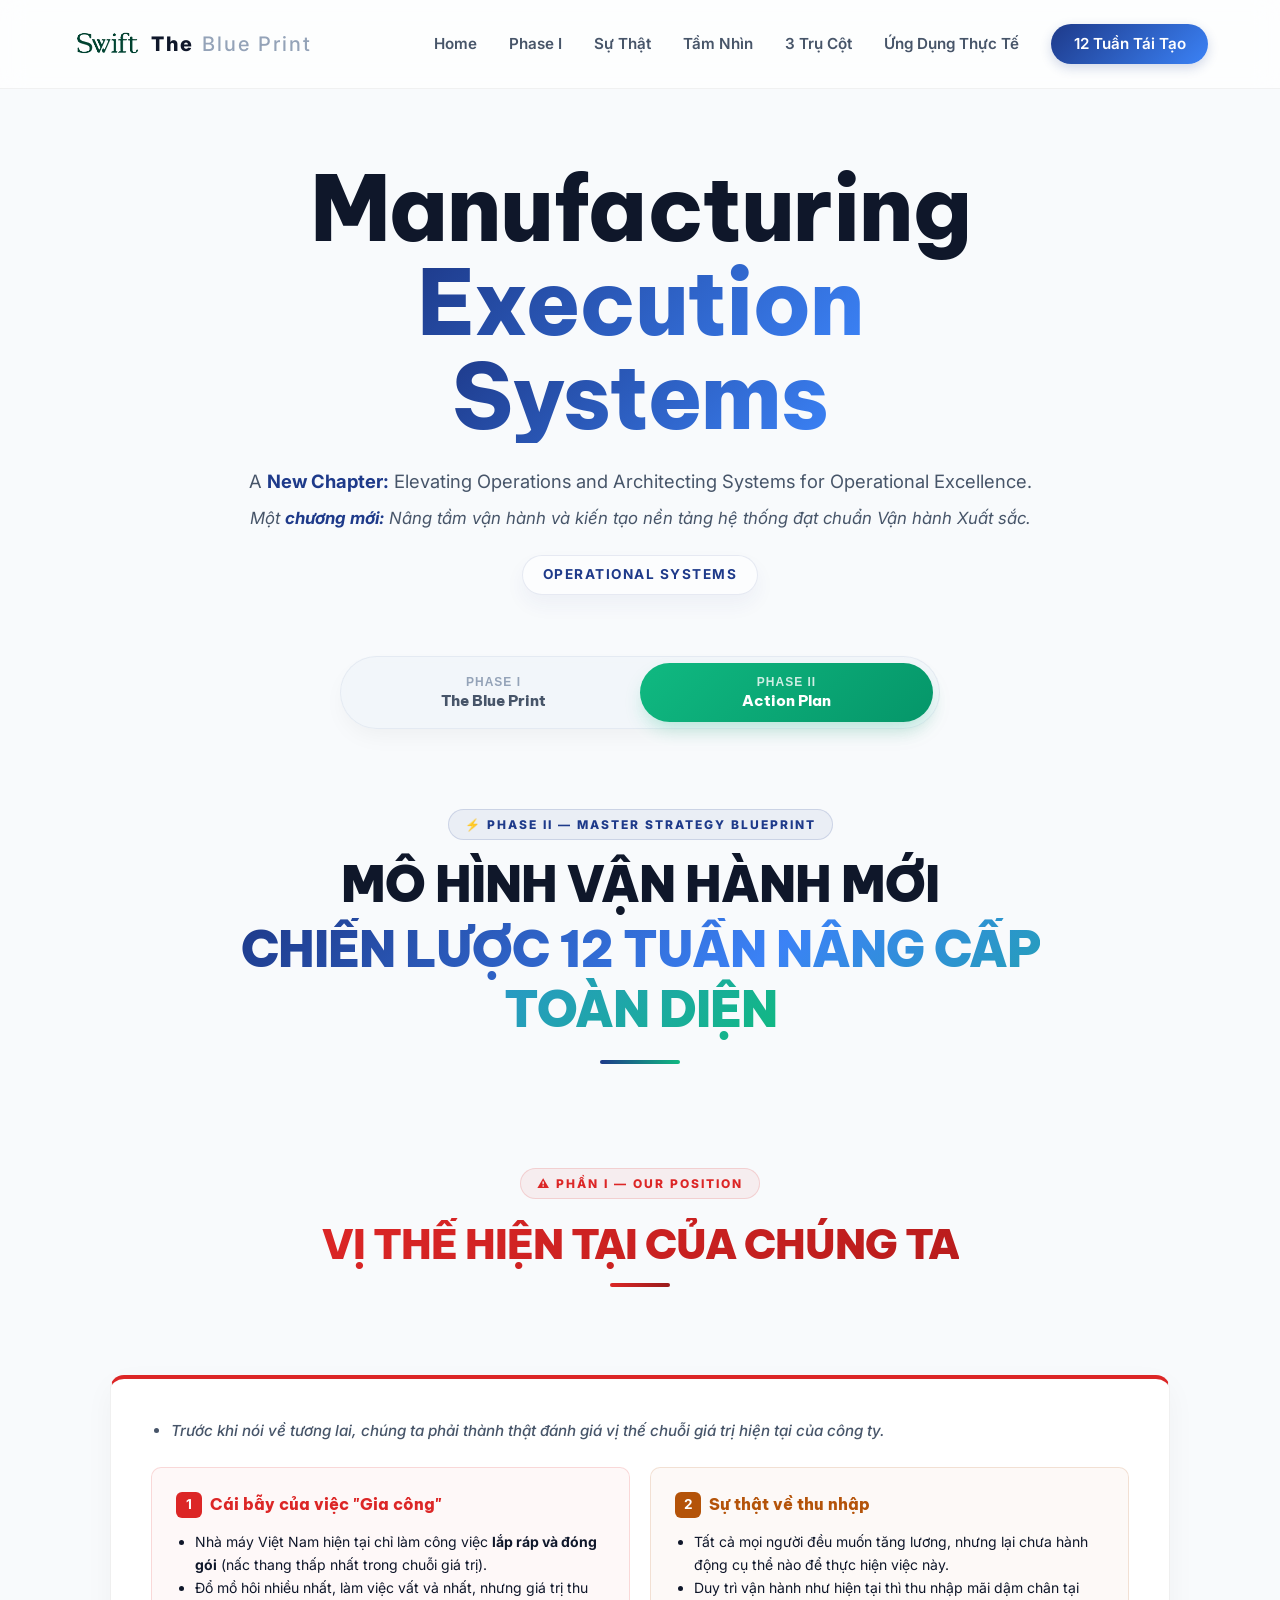
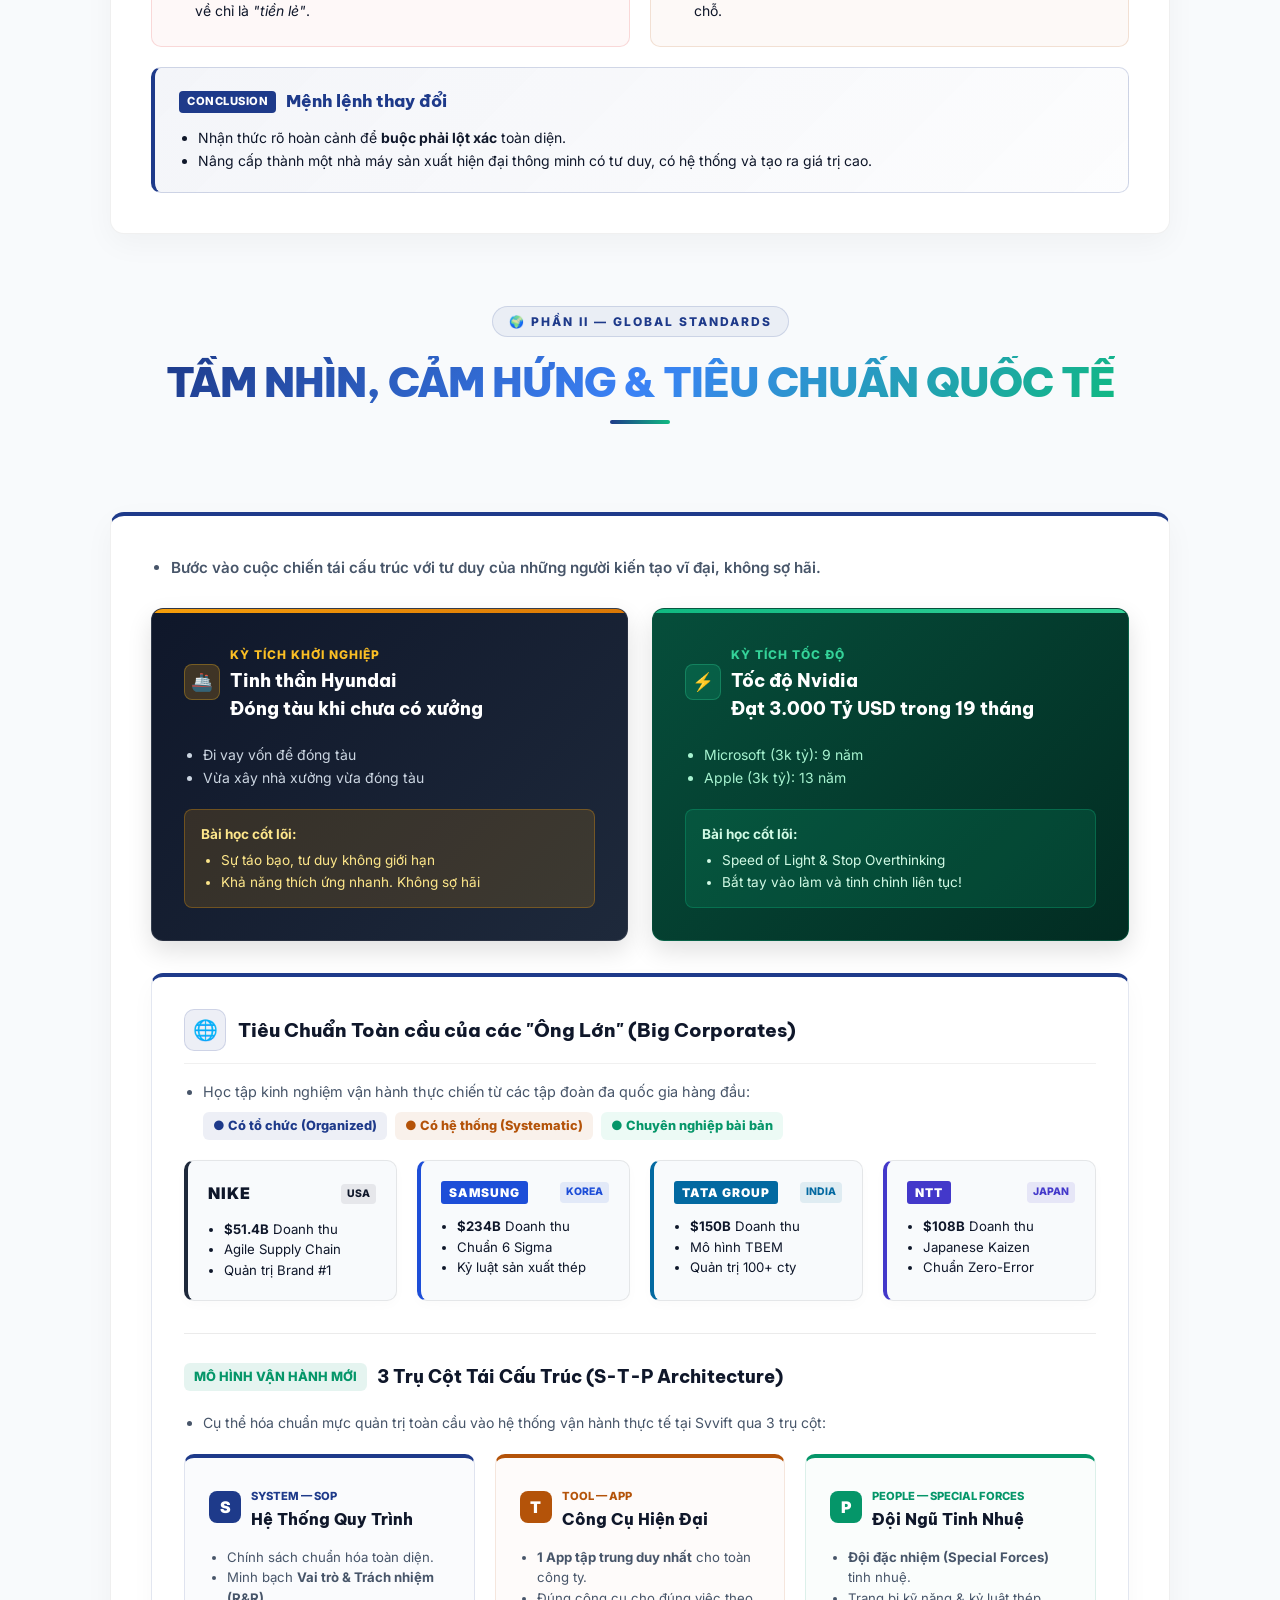
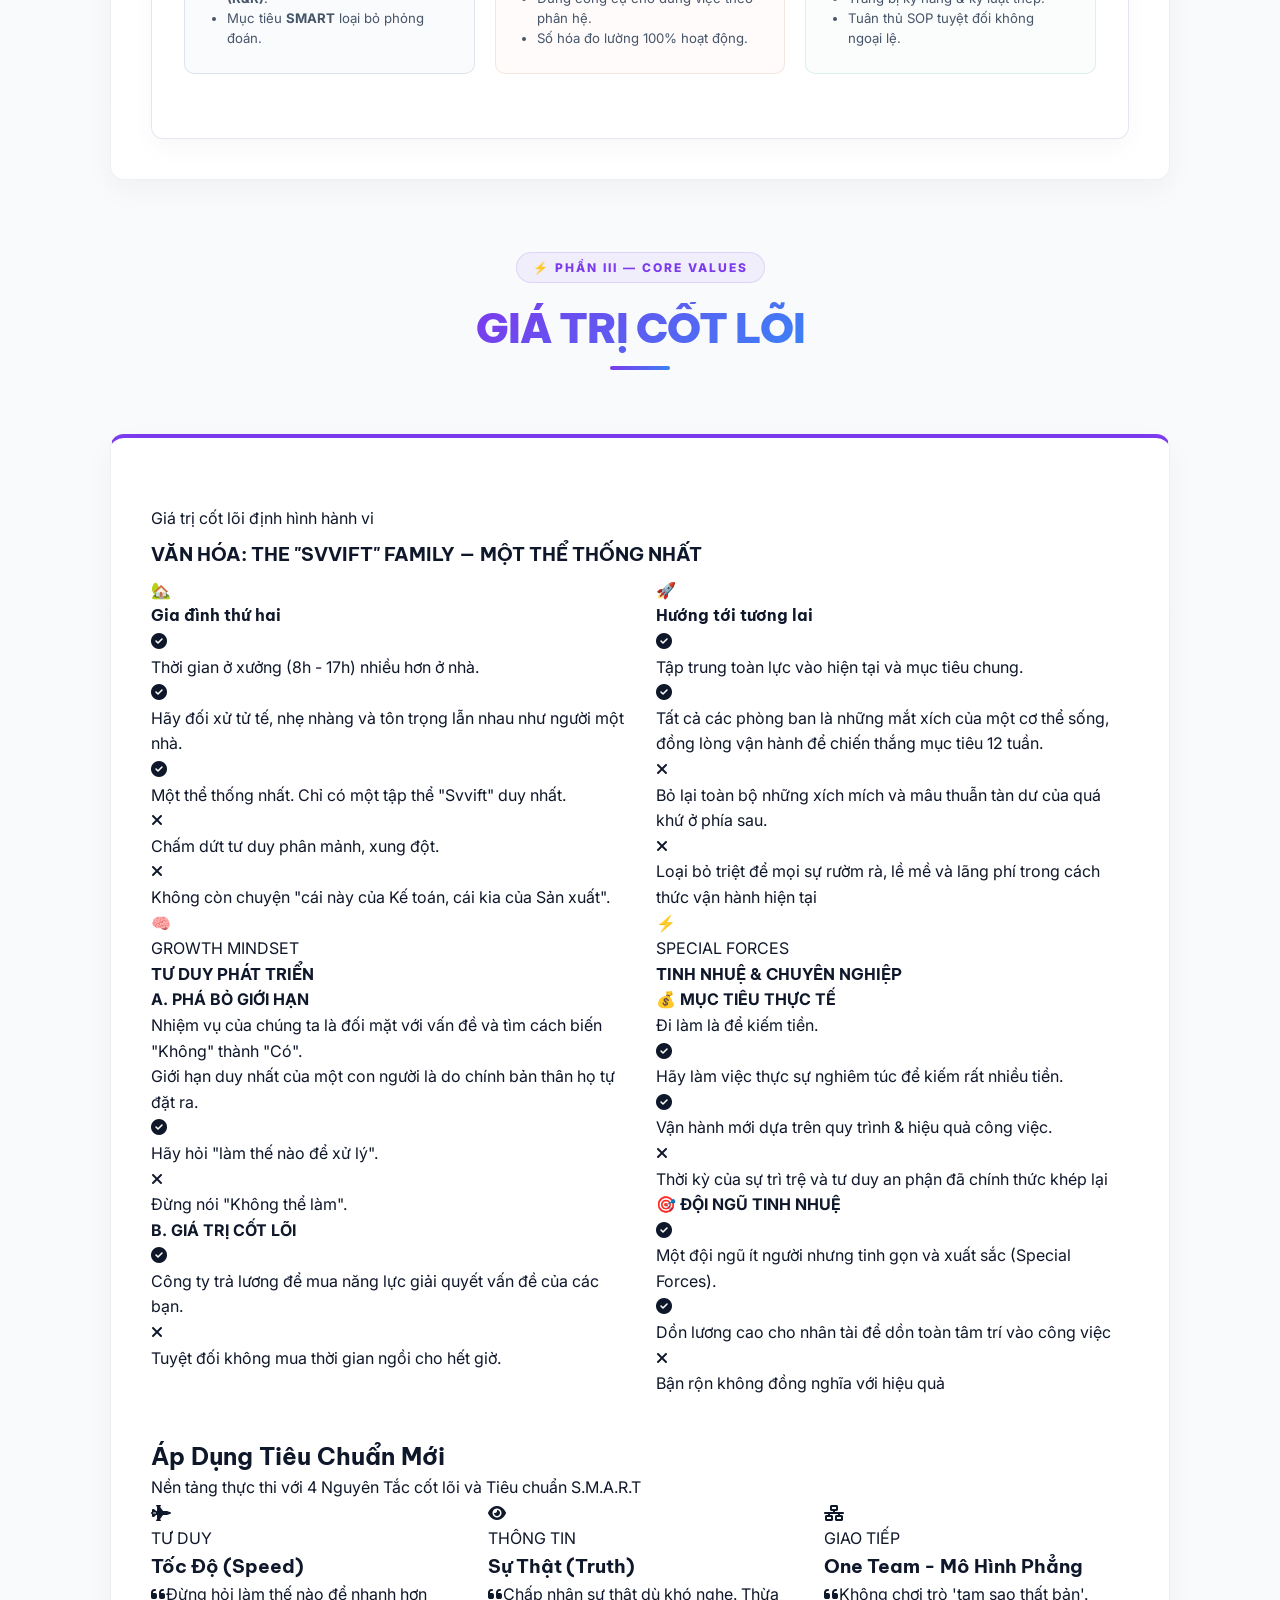
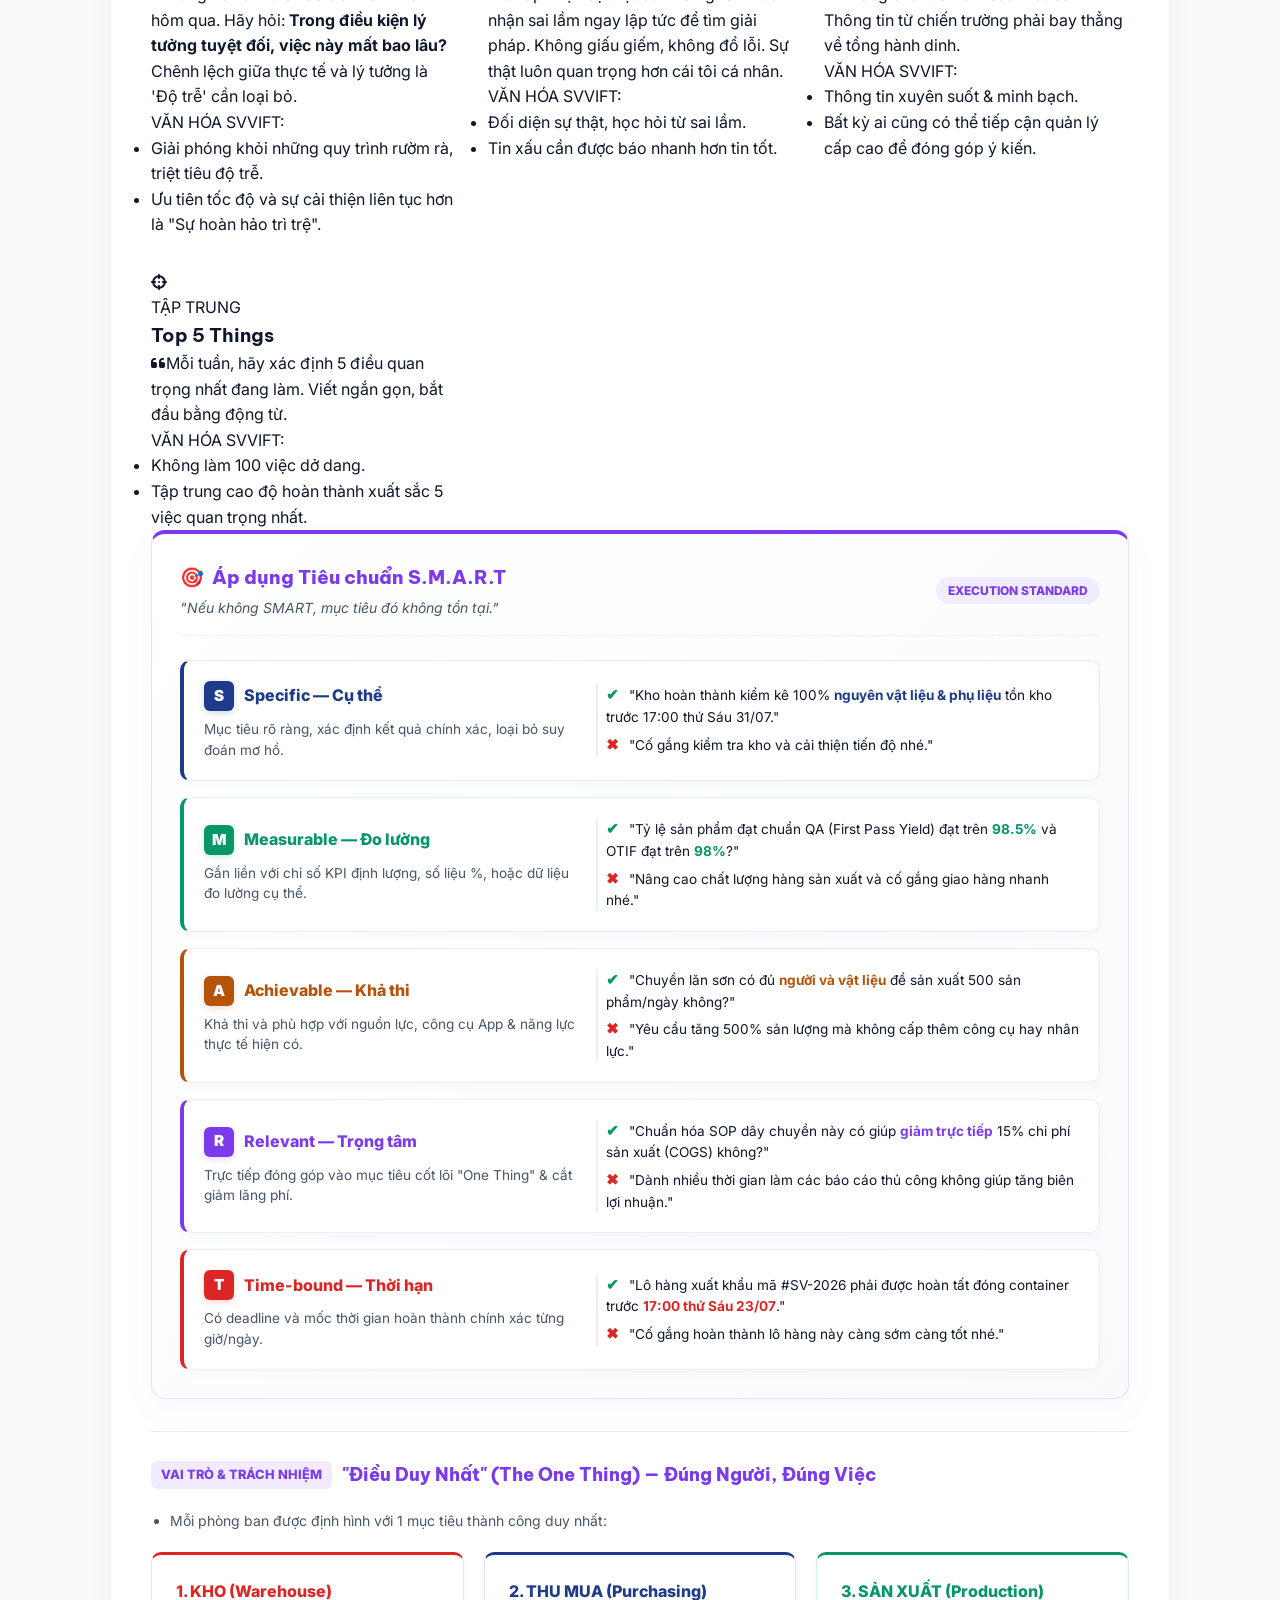
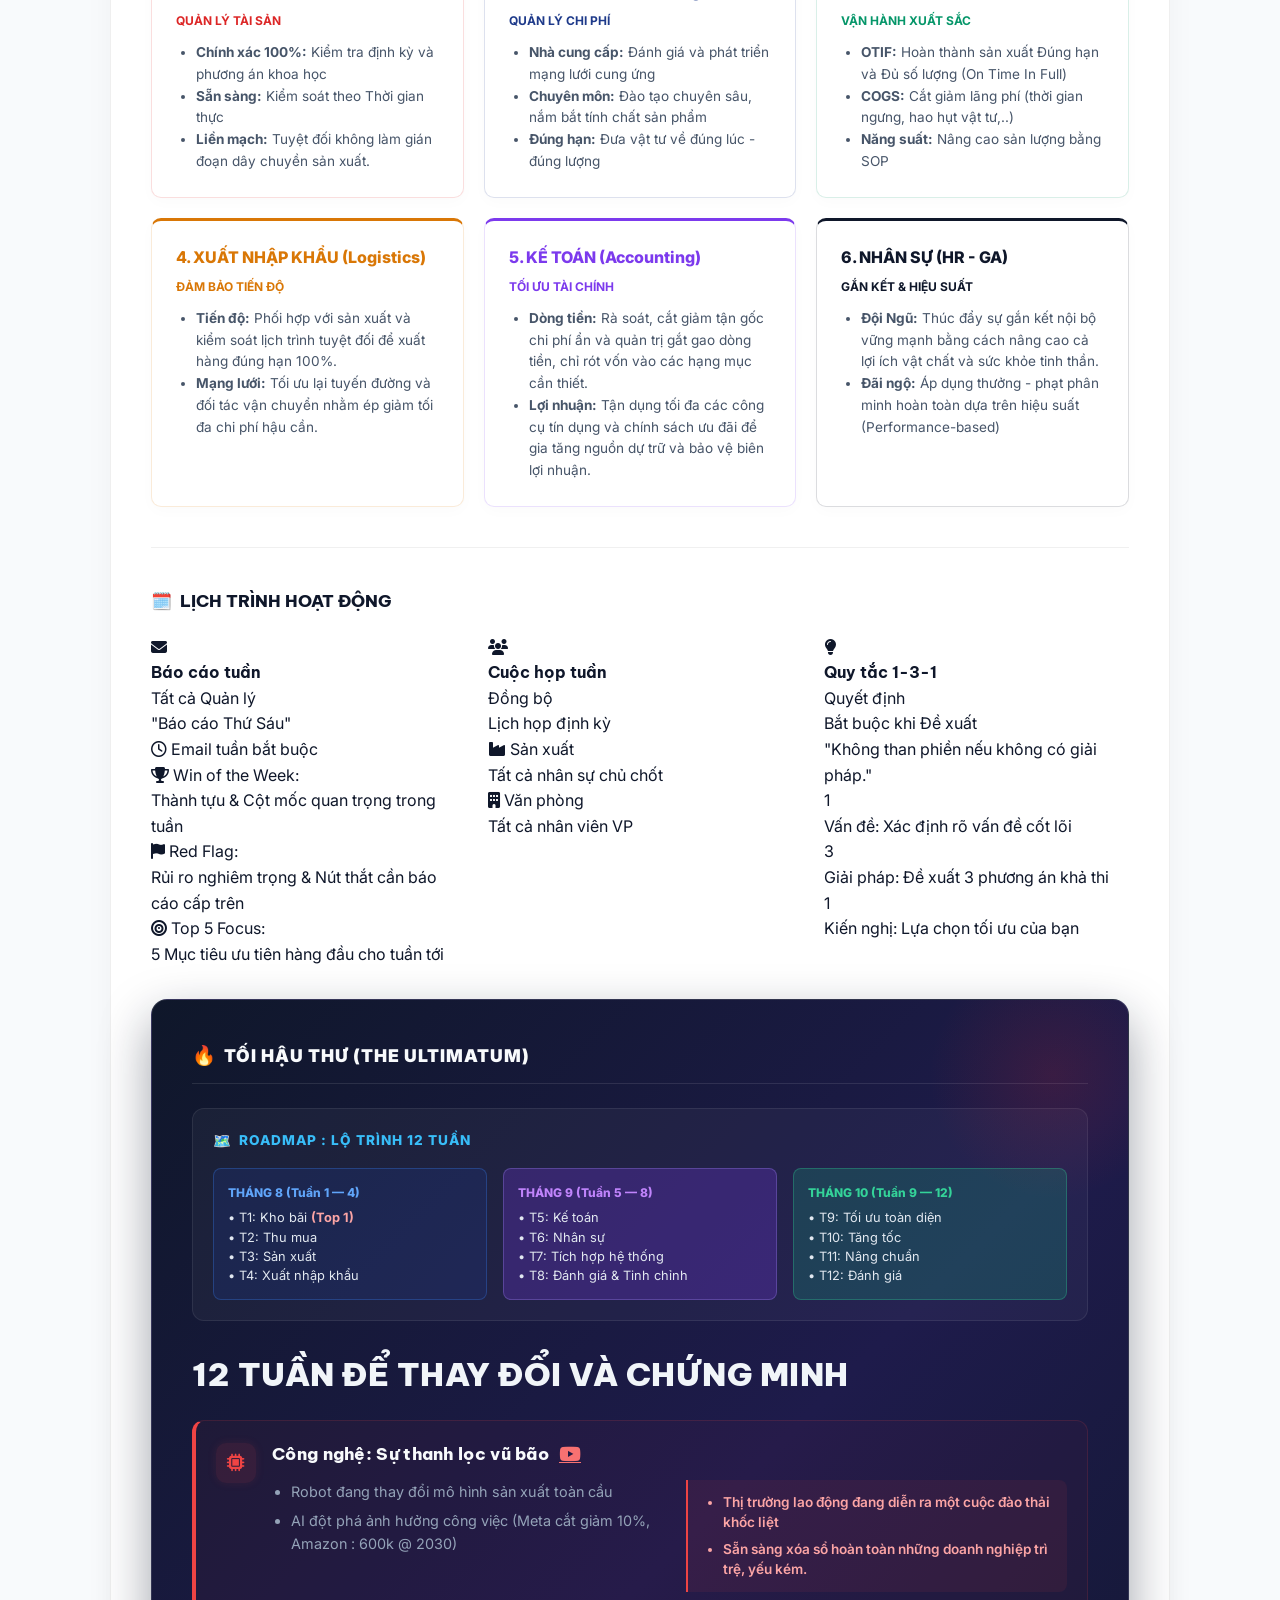
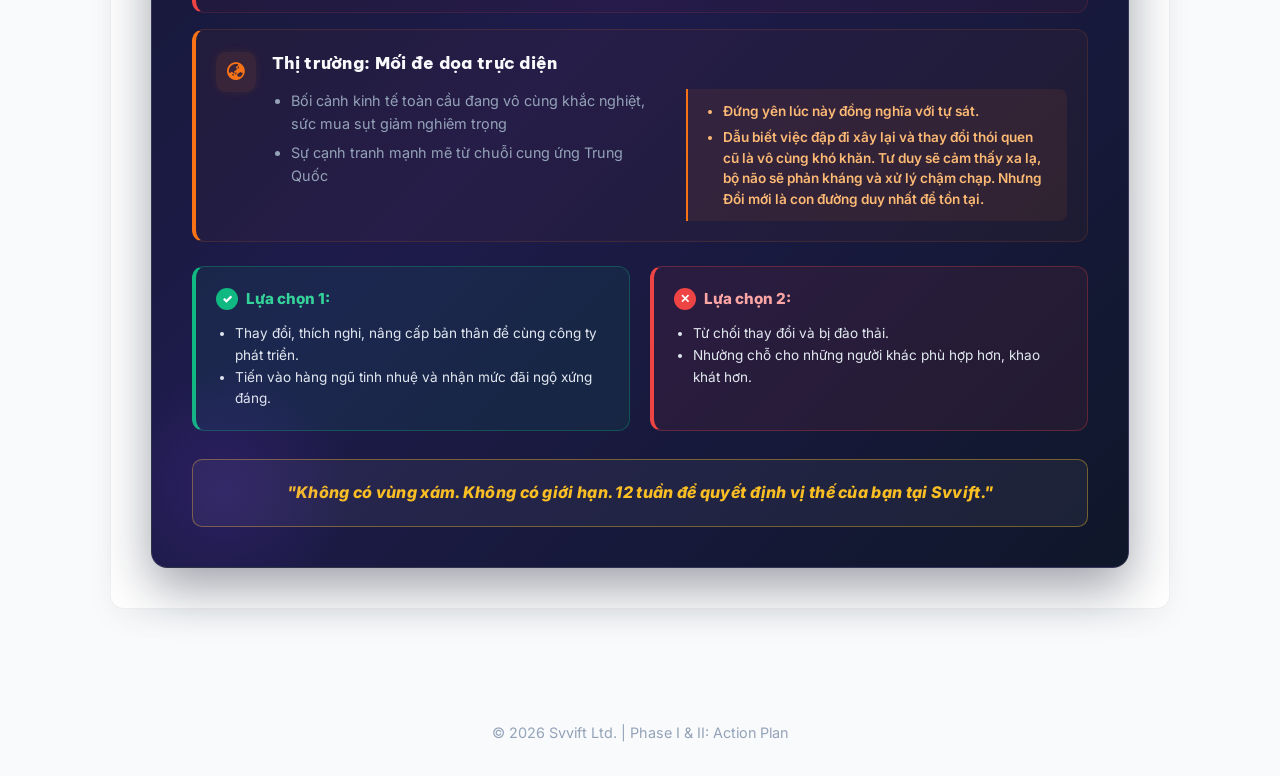
==== commit 8f9c222f: "Update Special Forces and Urgency text" ====
--- a/index.html
+++ b/index.html
@@ -1138,6 +1138,10 @@
                                                         <div class="text-blue-500"><i class="fas fa-check-circle text-[13px]"></i></div>
                                                         <p class="text-[13px] font-semibold text-slate-700 leading-snug">Dồn lương cao cho nhân tài để dồn toàn tâm trí vào công việc</p>
                                                     </div>
+                                                    <div class="flex items-center gap-3 mt-1.5">
+                                                        <div class="text-red-500"><i class="fas fa-times text-[13px]"></i></div>
+                                                        <p class="text-[13px] font-medium text-slate-600 leading-snug">Bận rộn không đồng nghĩa với hiệu quả</p>
+                                                    </div>
                                                 </div>
                                             </div>
                                         </div>
@@ -1707,7 +1711,7 @@
                                                     <div style="background: rgba(249,115,22,0.08); border-left: 2px solid #F97316; padding: 0.75rem 1rem; border-radius: 0 8px 8px 0; height: 100%; display: flex; align-items: center;">
                                                         <ul style="margin: 0; padding-left: 1.2rem; font-size: 0.85rem; color: #FDBA74; font-weight: 600; line-height: 1.5; list-style-type: disc;">
                                                             <li style="margin-bottom: 0.4rem;">Đứng yên lúc này đồng nghĩa với tự sát.</li>
-                                                            <li>Đổi mới là con đường duy nhất để tồn tại.</li>
+                                                            <li>Dẫu biết việc đập đi xây lại và thay đổi thói quen cũ là vô cùng khó khăn. Tư duy sẽ cảm thấy xa lạ, bộ não sẽ phản kháng và xử lý chậm chạp. Nhưng Đổi mới là con đường duy nhất để tồn tại.</li>
                                                         </ul>
                                                     </div>
                                                 </div>
